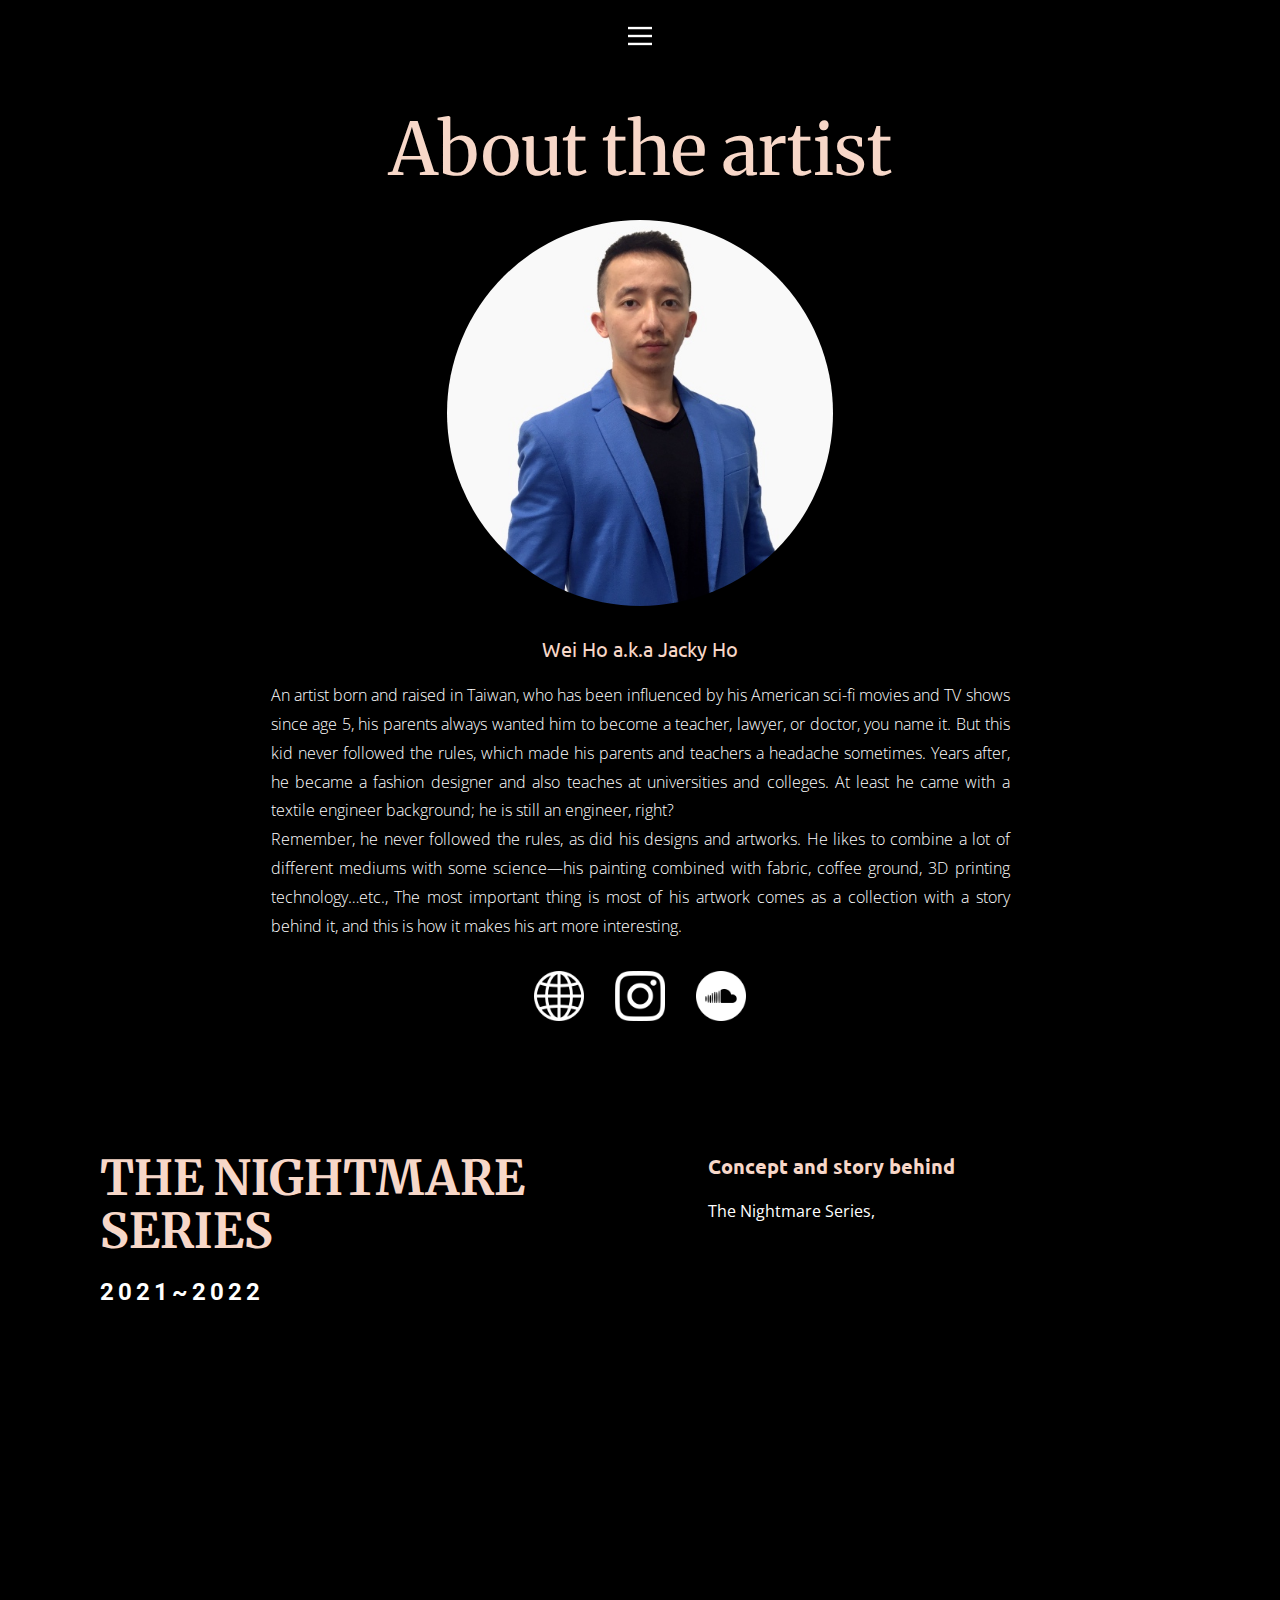
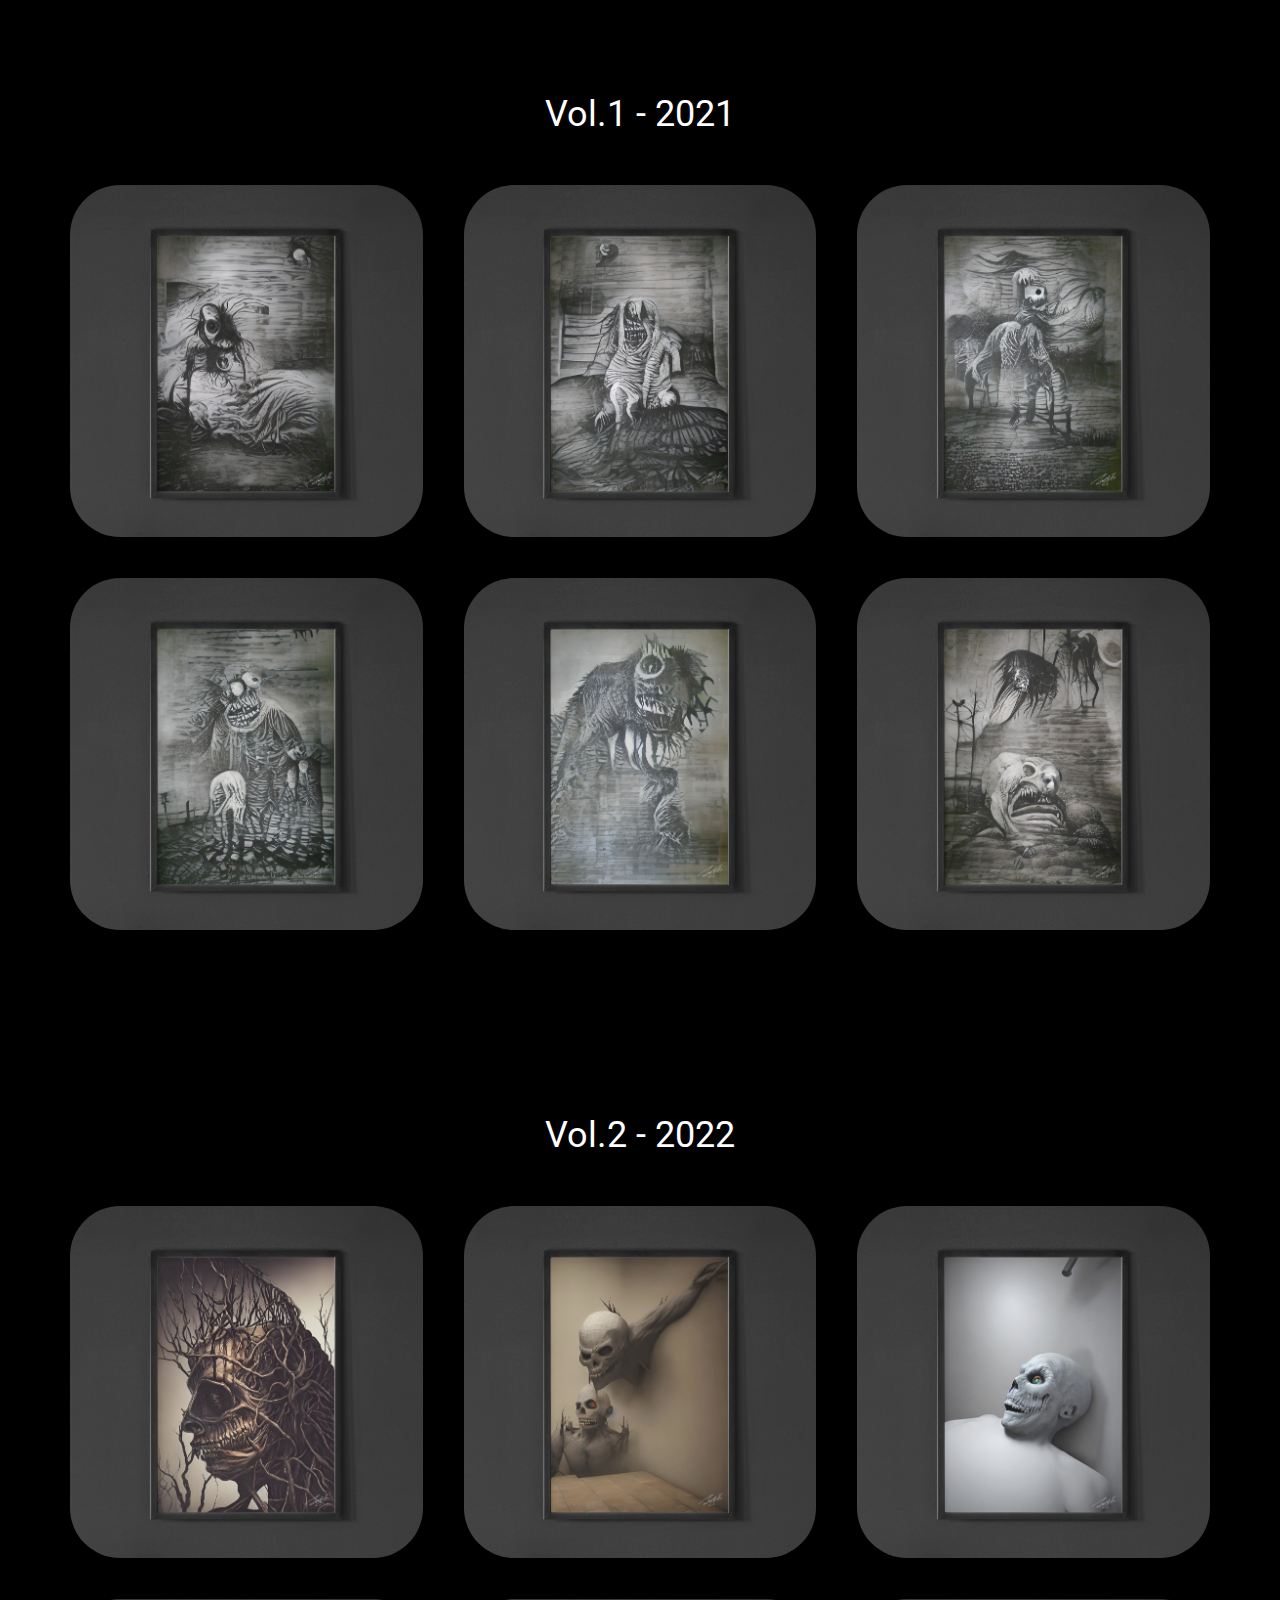
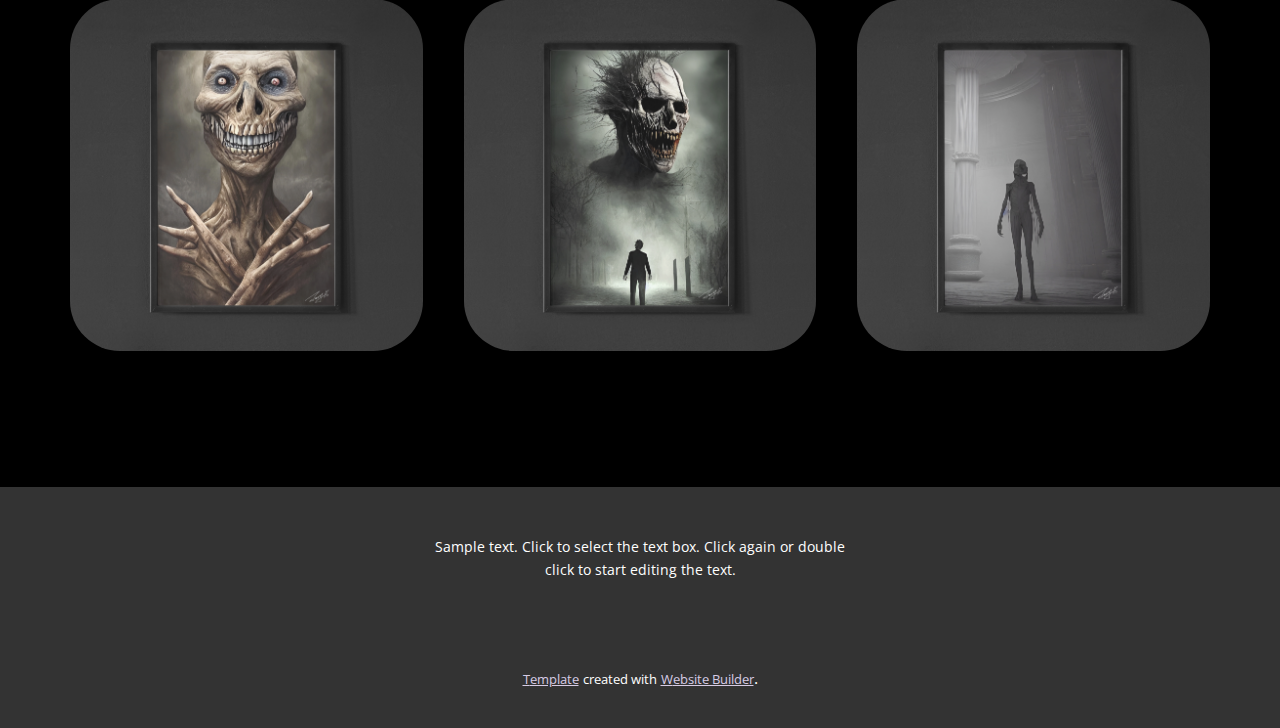
==== index.html @ 2977229e "P1" ====
<!DOCTYPE html>
<html style="font-size: 16px;" lang="en"><head>
    <meta name="viewport" content="width=device-width, initial-scale=1.0">
    <meta charset="utf-8">
    <meta name="keywords" content="biography, We collaborate with brands and agencies to create memorable experiences., 1, We design People Inspired Experiences that create positive change in people&amp;apos;s lives., ​We are information security.">
    <meta name="description" content="">
    <title>Home</title>
    <link rel="stylesheet" href="nicepage.css" media="screen">
<link rel="stylesheet" href="Home.css" media="screen">
    <script class="u-script" type="text/javascript" src="jquery.js" defer=""></script>
    <script class="u-script" type="text/javascript" src="nicepage.js" defer=""></script>
    <meta name="generator" content="Nicepage 5.17.1, nicepage.com">
    <link id="u-theme-google-font" rel="stylesheet" href="https://fonts.googleapis.com/css?family=Roboto:100,100i,300,300i,400,400i,500,500i,700,700i,900,900i|Open+Sans:300,300i,400,400i,500,500i,600,600i,700,700i,800,800i">
    <link id="u-page-google-font" rel="stylesheet" href="https://fonts.googleapis.com/css?family=Merriweather:300,300i,400,400i,700,700i,900,900i|Ubuntu:300,300i,400,400i,500,500i,700,700i">
    
    
    
    
    
    
    
    <script type="application/ld+json">{
		"@context": "http://schema.org",
		"@type": "Organization",
		"name": ""
}</script>
    <meta name="theme-color" content="#a18bbf">
    <meta property="og:title" content="Home">
    <meta property="og:type" content="website">
  <meta data-intl-tel-input-cdn-path="intlTelInput/"></head>
  <body data-home-page="Home.html" data-home-page-title="Home" class="u-body u-overlap u-xl-mode" data-lang="en"><header class="u-clearfix u-header u-header" id="sec-b750"><div class="u-clearfix u-sheet u-sheet-1">
        <nav class="u-align-left u-menu u-menu-hamburger u-offcanvas u-menu-1" data-responsive-from="XL">
          <div class="menu-collapse">
            <a class="u-button-style u-nav-link u-text-body-alt-color" href="#" style="padding: 4px 0px; font-size: calc(1em + 8px);">
              <svg class="u-svg-link" preserveAspectRatio="xMidYMin slice" viewBox="0 0 302 302" style=""><use xmlns:xlink="http://www.w3.org/1999/xlink" xlink:href="#svg-5c50"></use></svg>
              <svg xmlns="http://www.w3.org/2000/svg" xmlns:xlink="http://www.w3.org/1999/xlink" version="1.1" id="svg-5c50" x="0px" y="0px" viewBox="0 0 302 302" style="enable-background:new 0 0 302 302;" xml:space="preserve" class="u-svg-content"><g><rect y="36" width="302" height="30"></rect><rect y="236" width="302" height="30"></rect><rect y="136" width="302" height="30"></rect>
</g><g></g><g></g><g></g><g></g><g></g><g></g><g></g><g></g><g></g><g></g><g></g><g></g><g></g><g></g><g></g></svg>
            </a>
          </div>
          <div class="u-nav-container">
            <ul class="u-nav u-unstyled u-nav-1"><li class="u-nav-item"><a class="u-button-style u-nav-link u-text-active-palette-1-base u-text-hover-palette-2-base" href="Home.html" style="padding: 10px 20px;">Home</a>
</li><li class="u-nav-item"><a class="u-button-style u-nav-link u-text-active-palette-1-base u-text-hover-palette-2-base" href="About.html" style="padding: 10px 20px;">About</a>
</li><li class="u-nav-item"><a class="u-button-style u-nav-link u-text-active-palette-1-base u-text-hover-palette-2-base" href="Contact.html" style="padding: 10px 20px;">Contact</a>
</li></ul>
          </div>
          <div class="u-nav-container-collapse">
            <div class="u-align-center u-black u-container-style u-inner-container-layout u-opacity u-opacity-95 u-sidenav">
              <div class="u-inner-container-layout u-sidenav-overflow">
                <div class="u-menu-close"></div>
                <ul class="u-align-center u-nav u-popupmenu-items u-unstyled u-nav-2"><li class="u-nav-item"><a class="u-button-style u-nav-link" href="Home.html">Home</a>
</li><li class="u-nav-item"><a class="u-button-style u-nav-link" href="About.html">About</a>
</li><li class="u-nav-item"><a class="u-button-style u-nav-link" href="Contact.html">Contact</a>
</li></ul>
              </div>
            </div>
            <div class="u-black u-menu-overlay u-opacity u-opacity-70"></div>
          </div>
        </nav>
      </div></header>
    <section class="u-align-center u-black u-clearfix u-section-1" id="carousel_4809">
      <div class="u-clearfix u-sheet u-sheet-1">
        <h2 class="u-custom-font u-font-merriweather u-text u-text-default u-text-palette-2-base u-text-1">About the artist</h2>
        <div class="u-image u-image-circle u-image-1" alt="" data-image-width="500" data-image-height="500"></div>
        <h5 class="u-custom-font u-font-ubuntu u-text u-text-palette-2-base u-text-2">Wei Ho a.k.a Jacky Ho</h5>
        <p class="u-align-justify u-text u-text-3"> An artist born and raised in Taiwan, who has been influenced by his American sci-fi movies and TV shows since age 5, his parents always wanted him to become a teacher, lawyer, or doctor, you name it. But this kid never followed the rules, which made his parents and teachers a headache sometimes.
Years after, he became a fashion designer and also teaches at universities and colleges. At least he came with a textile engineer background; he is still an engineer, right?<br> Remember, he never followed the rules, as did his designs and artworks. He likes to combine a lot of different mediums with some science—his painting combined with fabric, coffee ground, 3D printing technology…etc., The most important thing is most of his artwork comes as a collection with a story behind it, and this is how it makes his art more interesting.&nbsp;
        </p>
        <div class="u-social-icons u-spacing-31 u-social-icons-1">
          <a class="u-social-url" title="facebook" target="_blank" href="https://facebook.com/name"><span class="u-file-icon u-icon u-social-facebook u-social-icon u-text-white u-icon-1"><img src="images/1006771-8f2b2438.png" alt=""></span>
          </a>
          <a class="u-social-url" title="instagram" target="_blank" href="https://instagram.com/name"><span class="u-file-icon u-icon u-social-icon u-social-instagram u-text-white u-icon-2"><img src="images/1384031-1bfc850a.png" alt=""></span>
          </a>
          <a class="u-social-url" target="_blank" data-type="Soundcloud" title="Soundcloud" href=""><span class="u-file-icon u-icon u-social-icon u-social-soundcloud u-text-white u-icon-3"><img src="images/4902493-3ed26d65.png" alt=""></span>
          </a>
        </div>
      </div>
    </section>
    <section class="u-black u-clearfix u-section-2" id="carousel_9b82">
      <div class="u-clearfix u-sheet u-valign-middle u-sheet-1">
        <div class="data-layout-selected u-clearfix u-expanded-width u-layout-wrap u-layout-wrap-1">
          <div class="u-layout">
            <div class="u-layout-row">
              <div class="u-align-left u-container-style u-layout-cell u-size-32 u-layout-cell-1">
                <div class="u-container-layout u-valign-top u-container-layout-1">
                  <h1 class="u-custom-font u-font-merriweather u-text u-text-palette-2-base u-text-1"> THE NIGHTMARE
SERIES</h1>
                  <h6 class="u-text u-text-2">2021~2022</h6>
                </div>
              </div>
              <div class="u-align-left u-container-style u-layout-cell u-size-28 u-layout-cell-2">
                <div class="u-container-layout u-container-layout-2">
                  <h6 class="u-custom-font u-font-ubuntu u-text u-text-palette-2-base u-text-3">Concept and story behind</h6>
                  <h5 class="u-custom-font u-text u-text-font u-text-4">The Nightmare Series,</h5>
                </div>
              </div>
            </div>
          </div>
        </div>
      </div>
    </section>
    <section class="u-align-center u-black u-clearfix u-section-3" id="carousel_8796">
      <div class="u-clearfix u-sheet u-sheet-1">
        <h2 class="u-text u-text-default u-text-1">Vol.1 - 2021</h2>
        <div class="u-expanded-width u-gallery u-layout-grid u-lightbox u-show-text-on-hover u-gallery-1">
          <div class="u-gallery-inner u-gallery-inner-1">
            <div class="u-effect-fade u-effect-hover-zoom u-gallery-item u-radius-50 u-shape-round">
              <div class="u-back-slide" data-image-width="1920" data-image-height="1440">
                <img class="u-back-image u-expanded" src="images/MsNightmare.png">
              </div>
              <div class="u-over-slide u-shading u-over-slide-1"></div>
            </div>
            <div class="u-effect-fade u-effect-hover-zoom u-gallery-item u-radius-50 u-shape-round">
              <div class="u-back-slide" data-image-width="1920" data-image-height="1440">
                <img class="u-back-image u-expanded" src="images/TheDreamCollector.png">
              </div>
              <div class="u-over-slide u-shading u-over-slide-2"></div>
            </div>
            <div class="u-effect-fade u-effect-hover-zoom u-gallery-item u-radius-50 u-shape-round">
              <div class="u-back-slide" data-image-width="1920" data-image-height="1440">
                <img class="u-back-image u-expanded" src="images/TheGuider.png">
              </div>
              <div class="u-over-slide u-shading u-over-slide-3"></div>
            </div>
            <div class="u-effect-fade u-effect-hover-zoom u-gallery-item u-radius-50 u-shape-round">
              <div class="u-back-slide" data-image-width="1920" data-image-height="1440">
                <img class="u-back-image u-expanded" src="images/TheToyMaker.png">
              </div>
              <div class="u-over-slide u-shading u-over-slide-4"></div>
            </div>
            <div class="u-effect-fade u-effect-hover-zoom u-gallery-item u-radius-50 u-shape-round">
              <div class="u-back-slide" data-image-width="1920" data-image-height="1440">
                <img class="u-back-image u-expanded" src="images/Reptile.png">
              </div>
              <div class="u-over-slide u-shading u-over-slide-5"></div>
            </div>
            <div class="u-effect-fade u-effect-hover-zoom u-gallery-item u-radius-50 u-shape-round">
              <div class="u-back-slide" data-image-width="1920" data-image-height="1440">
                <img class="u-back-image u-expanded" src="images/TheTwinSisterandbabyReptile.png">
              </div>
              <div class="u-over-slide u-shading u-over-slide-6"></div>
            </div>
          </div>
        </div>
      </div>
    </section>
    <section class="u-align-center u-black u-clearfix u-section-4" id="carousel_8ee1">
      <div class="u-clearfix u-sheet u-sheet-1">
        <h2 class="u-text u-text-default u-text-1">Vol.2 - 2022</h2>
        <div class="u-expanded-width u-gallery u-layout-grid u-lightbox u-show-text-on-hover u-gallery-1">
          <div class="u-gallery-inner u-gallery-inner-1">
            <div class="u-effect-fade u-effect-hover-zoom u-gallery-item u-radius-50 u-shape-round">
              <div class="u-back-slide" data-image-width="1920" data-image-height="1440">
                <img class="u-back-image u-expanded" src="images/TheGuardian.png">
              </div>
              <div class="u-over-slide u-shading u-over-slide-1"></div>
            </div>
            <div class="u-effect-fade u-effect-hover-zoom u-gallery-item u-radius-50 u-shape-round">
              <div class="u-back-slide" data-image-width="1920" data-image-height="1440">
                <img class="u-back-image u-expanded" src="images/Evilsfromthewall.png">
              </div>
              <div class="u-over-slide u-shading u-over-slide-2"></div>
            </div>
            <div class="u-effect-fade u-effect-hover-zoom u-gallery-item u-radius-50 u-shape-round">
              <div class="u-back-slide" data-image-width="1920" data-image-height="1440">
                <img class="u-back-image u-expanded" src="images/TheSkin.png">
              </div>
              <div class="u-over-slide u-shading u-over-slide-3"></div>
            </div>
            <div class="u-effect-fade u-effect-hover-zoom u-gallery-item u-radius-50 u-shape-round">
              <div class="u-back-slide" data-image-width="1920" data-image-height="1440">
                <img class="u-back-image u-expanded" src="images/TheMessenger.png">
              </div>
              <div class="u-over-slide u-shading u-over-slide-4"></div>
            </div>
            <div class="u-effect-fade u-effect-hover-zoom u-gallery-item u-radius-50 u-shape-round">
              <div class="u-back-slide" data-image-width="1920" data-image-height="1440">
                <img class="u-back-image u-expanded" src="images/TheGatekeeper.png">
              </div>
              <div class="u-over-slide u-shading u-over-slide-5"></div>
            </div>
            <div class="u-effect-fade u-effect-hover-zoom u-gallery-item u-radius-50 u-shape-round">
              <div class="u-back-slide" data-image-width="1920" data-image-height="1440">
                <img class="u-back-image u-expanded" src="images/TheButler.png">
              </div>
              <div class="u-over-slide u-shading u-over-slide-6"></div>
            </div>
          </div>
        </div>
      </div>
    </section>
    <section class="u-align-center u-black u-clearfix u-hidden u-section-5" id="carousel_48df">
      <div class="u-clearfix u-sheet u-valign-middle u-sheet-1">
        <div class="u-clearfix u-expanded-width u-layout-wrap u-layout-wrap-1">
          <div class="u-layout">
            <div class="u-layout-row">
              <div class="u-container-style u-layout-cell u-size-30 u-layout-cell-1">
                <div class="u-container-layout u-container-layout-1">
                  <h5 class="u-custom-font u-font-ubuntu u-text u-text-default u-text-palette-2-base u-text-1">Bring to the table win-win survival strategies to ensure proactive domination. At the end of the day, going forward, a new normal that has evolved from generation X is on the runway heading towards a streamlined cloud solution.&nbsp;</h5>
                  <p class="u-text u-text-default u-text-2">Living Life Tomorrow's fate, though thou be wise, Thou canst not tell nor yet surmise; Pass, therefore, not today in vain, For it will never come again. You know, my friends, with what a brave carouse I made a Second Marriage in my house; favored old barren reason from my bed, and took the daughter of the vine to spouse.&nbsp;&nbsp;The Worldly Hope men set their Hearts upon Turns Ashes - or it prospers; and anon, Like Snow upon the Desert's dusty Face, Lighting a little hour or two - is gone.</p>
                </div>
              </div>
              <div class="u-container-style u-layout-cell u-size-30 u-layout-cell-2">
                <div class="u-container-layout u-container-layout-2">
                  <p class="u-text u-text-3">Living Life Tomorrow's fate, though thou be wise, Thou canst not tell nor yet surmise; Pass, therefore, not today in vain, For it will never come again. You know, my friends, with what a brave carouse I made a Second Marriage in my house; favored old barren reason from my bed, and took the daughter of the vine to spouse.&nbsp;&nbsp;The Worldly Hope men set their Hearts upon Turns Ashes - or it prospers; and anon, Like Snow upon the Desert's dusty Face, Lighting a little hour or two - is gone.</p>
                  <img src="images/829-8293847_jake-corman-signature-jake-signaturecopy.png" alt="" class="u-image u-image-contain u-image-default u-image-1" data-image-width="1280" data-image-height="911">
                </div>
              </div>
            </div>
          </div>
        </div>
      </div>
    </section>
    
    
    
    <footer class="u-align-center u-clearfix u-footer u-grey-80 u-footer" id="sec-9d38"><div class="u-clearfix u-sheet u-sheet-1">
        <p class="u-small-text u-text u-text-variant u-text-1">Sample text. Click to select the text box. Click again or double click to start editing the text.</p>
      </div></footer>
    <section class="u-backlink u-clearfix u-grey-80">
      <a class="u-link" href="https://nicepage.com/templates" target="_blank">
        <span>Template</span>
      </a>
      <p class="u-text">
        <span>created with</span>
      </p>
      <a class="u-link" href="https://nicepage.online" target="_blank">
        <span>Website Builder</span>
      </a>. 
    </section>
  
</body></html>
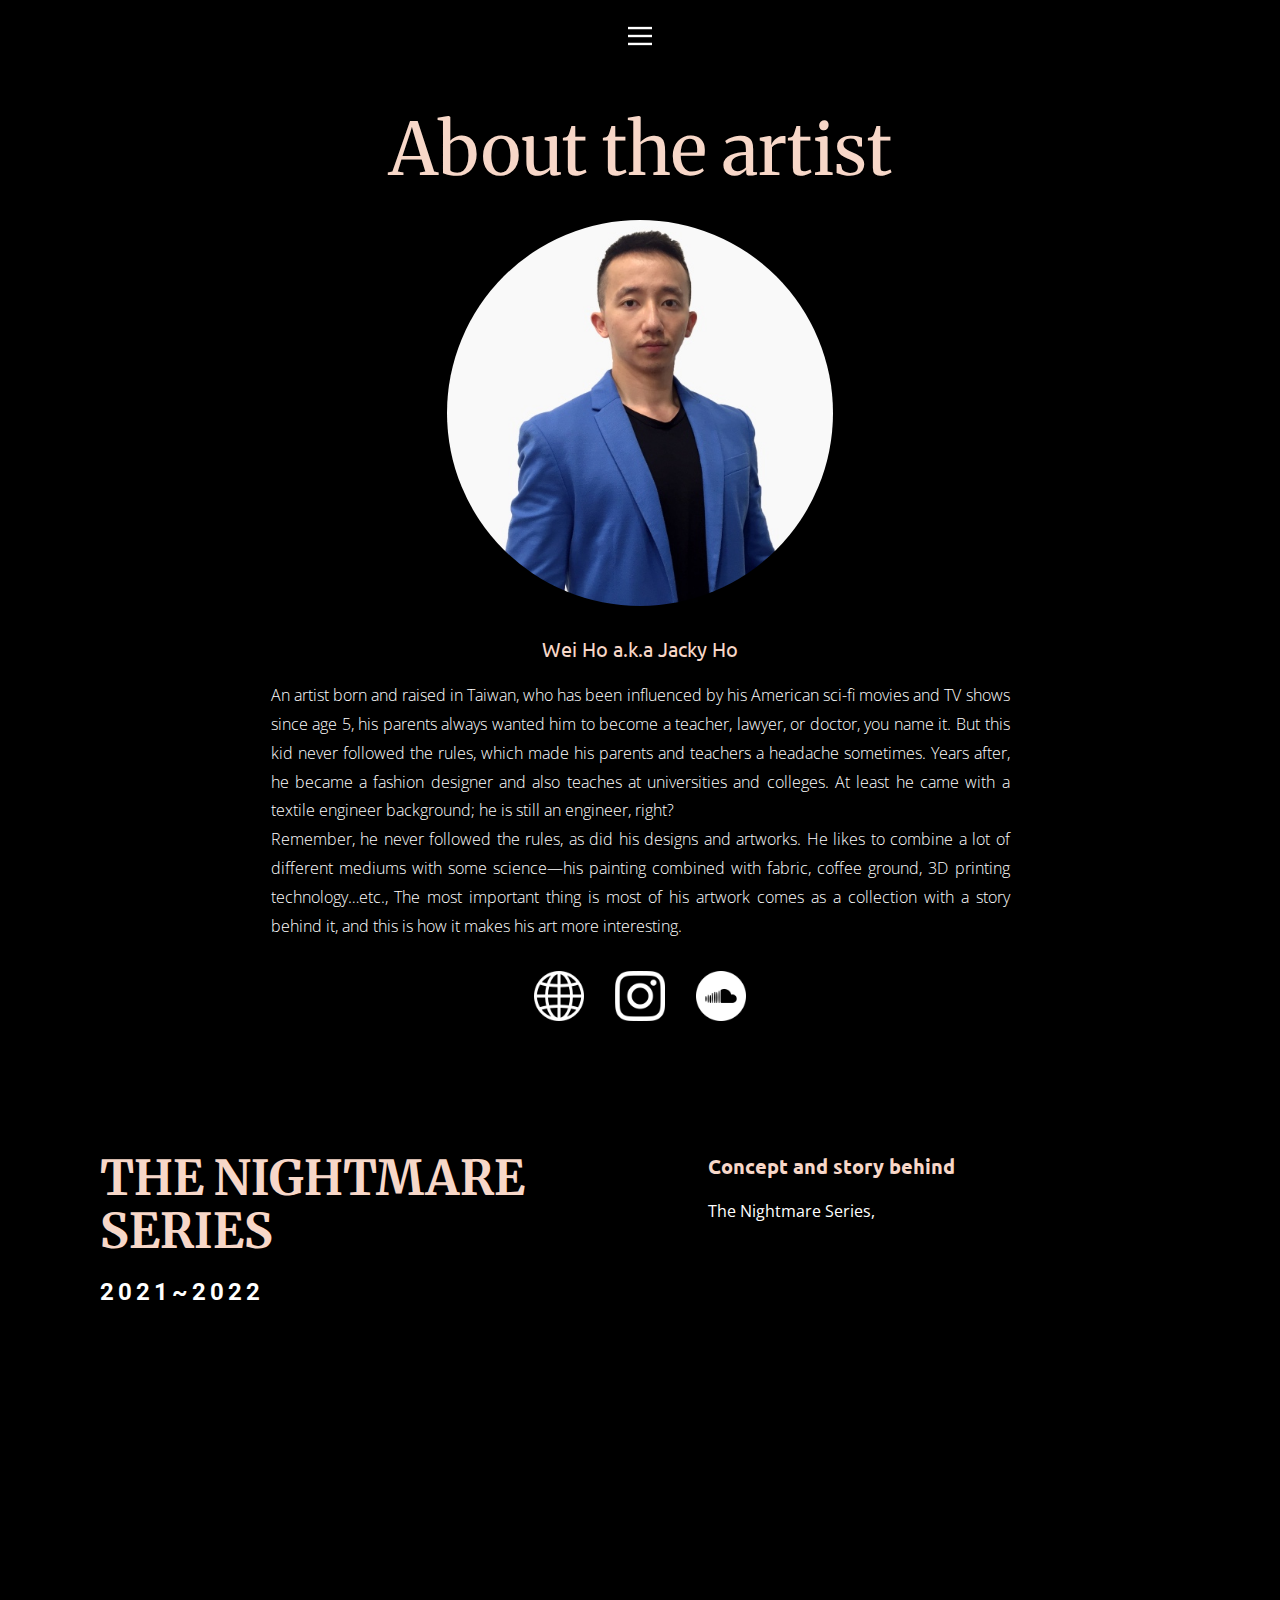
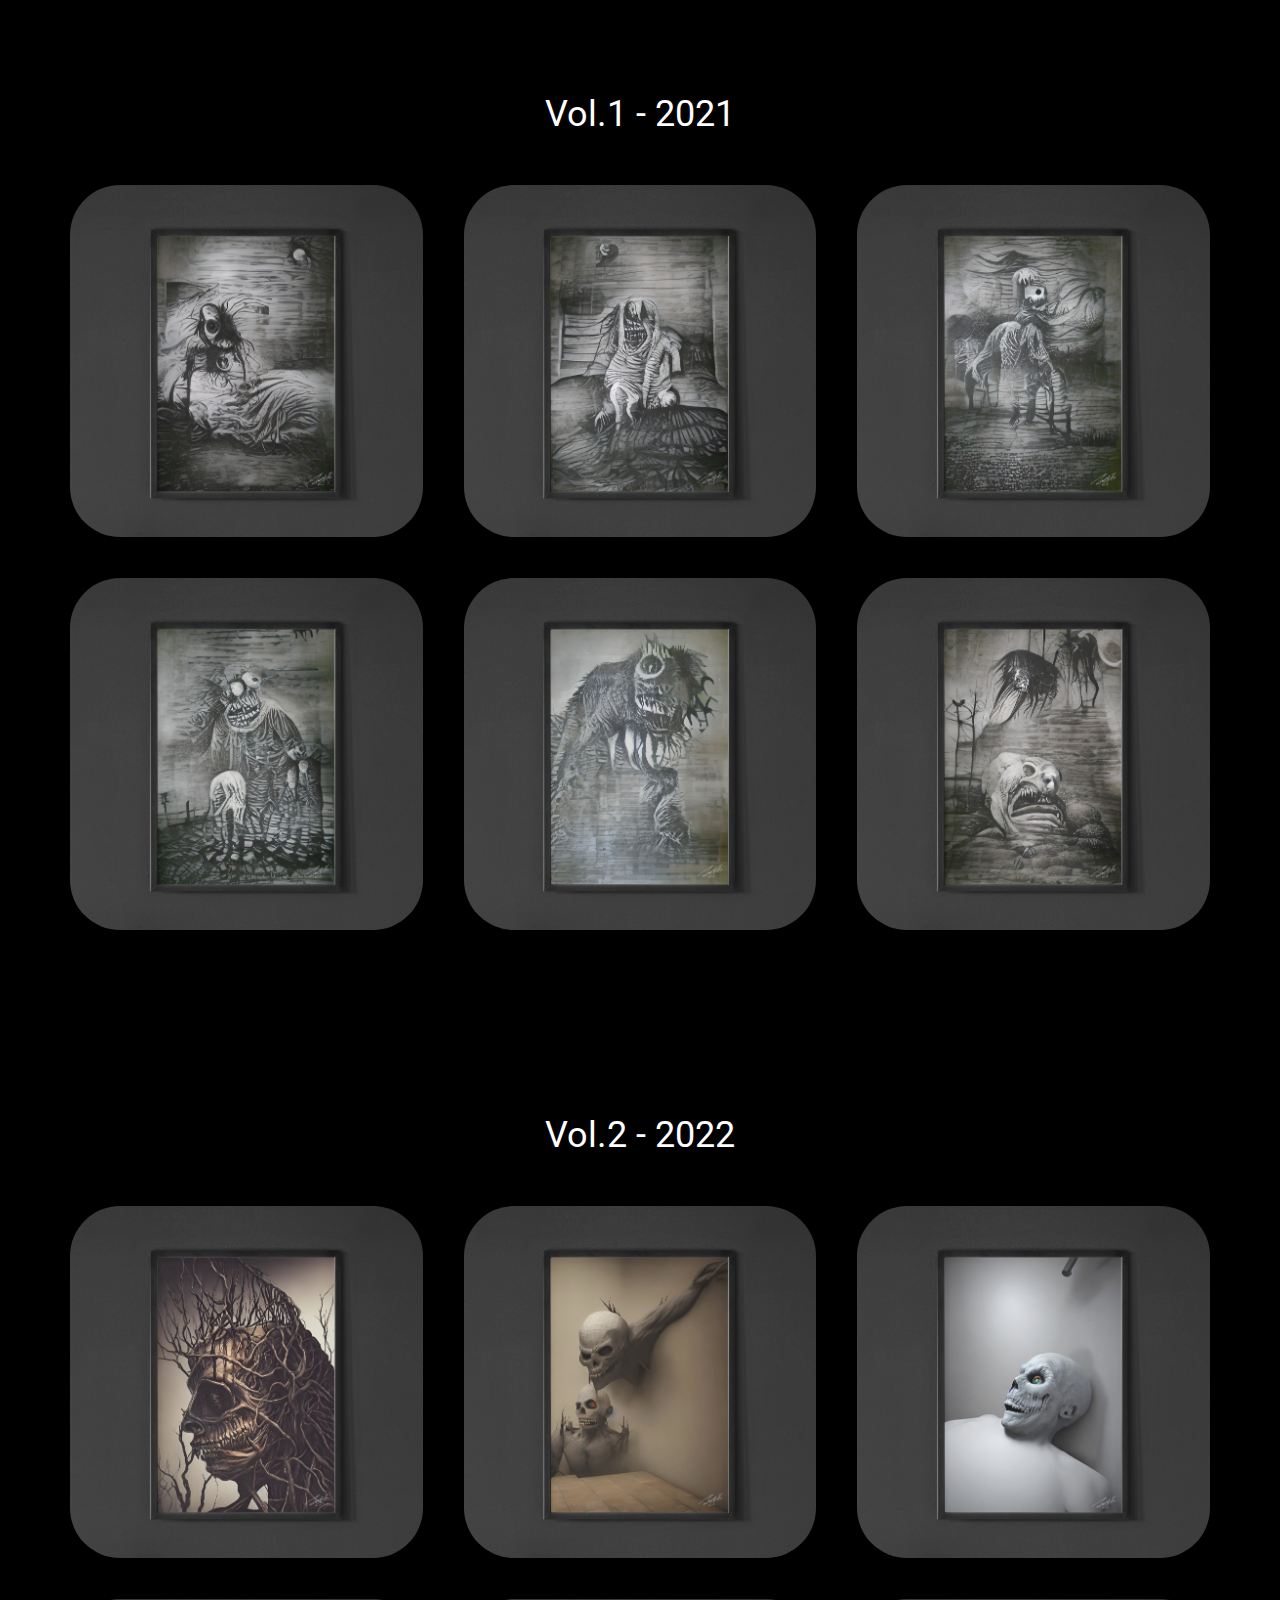
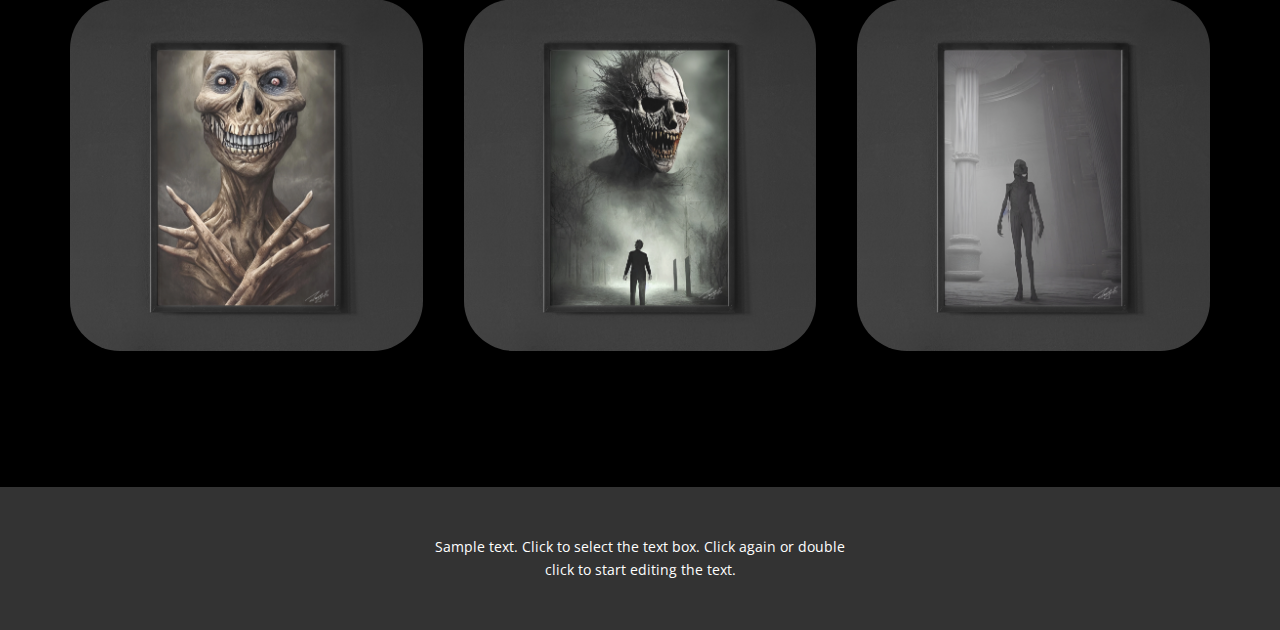
==== commit aa26c4fa: "Fix 1" ====
--- a/index.html
+++ b/index.html
@@ -22,10 +22,11 @@
     <script type="application/ld+json">{
 		"@context": "http://schema.org",
 		"@type": "Organization",
-		"name": ""
+		"name": "THE NIGHTMARE SERIES"
 }</script>
     <meta name="theme-color" content="#a18bbf">
     <meta property="og:title" content="Home">
+    <meta property="og:description" content="">
     <meta property="og:type" content="website">
   <meta data-intl-tel-input-cdn-path="intlTelInput/"></head>
   <body data-home-page="Home.html" data-home-page-title="Home" class="u-body u-overlap u-xl-mode" data-lang="en"><header class="u-clearfix u-header u-header" id="sec-b750"><div class="u-clearfix u-sheet u-sheet-1">
@@ -216,16 +217,5 @@
     <footer class="u-align-center u-clearfix u-footer u-grey-80 u-footer" id="sec-9d38"><div class="u-clearfix u-sheet u-sheet-1">
         <p class="u-small-text u-text u-text-variant u-text-1">Sample text. Click to select the text box. Click again or double click to start editing the text.</p>
       </div></footer>
-    <section class="u-backlink u-clearfix u-grey-80">
-      <a class="u-link" href="https://nicepage.com/templates" target="_blank">
-        <span>Template</span>
-      </a>
-      <p class="u-text">
-        <span>created with</span>
-      </p>
-      <a class="u-link" href="https://nicepage.online" target="_blank">
-        <span>Website Builder</span>
-      </a>. 
-    </section>
   
 </body></html>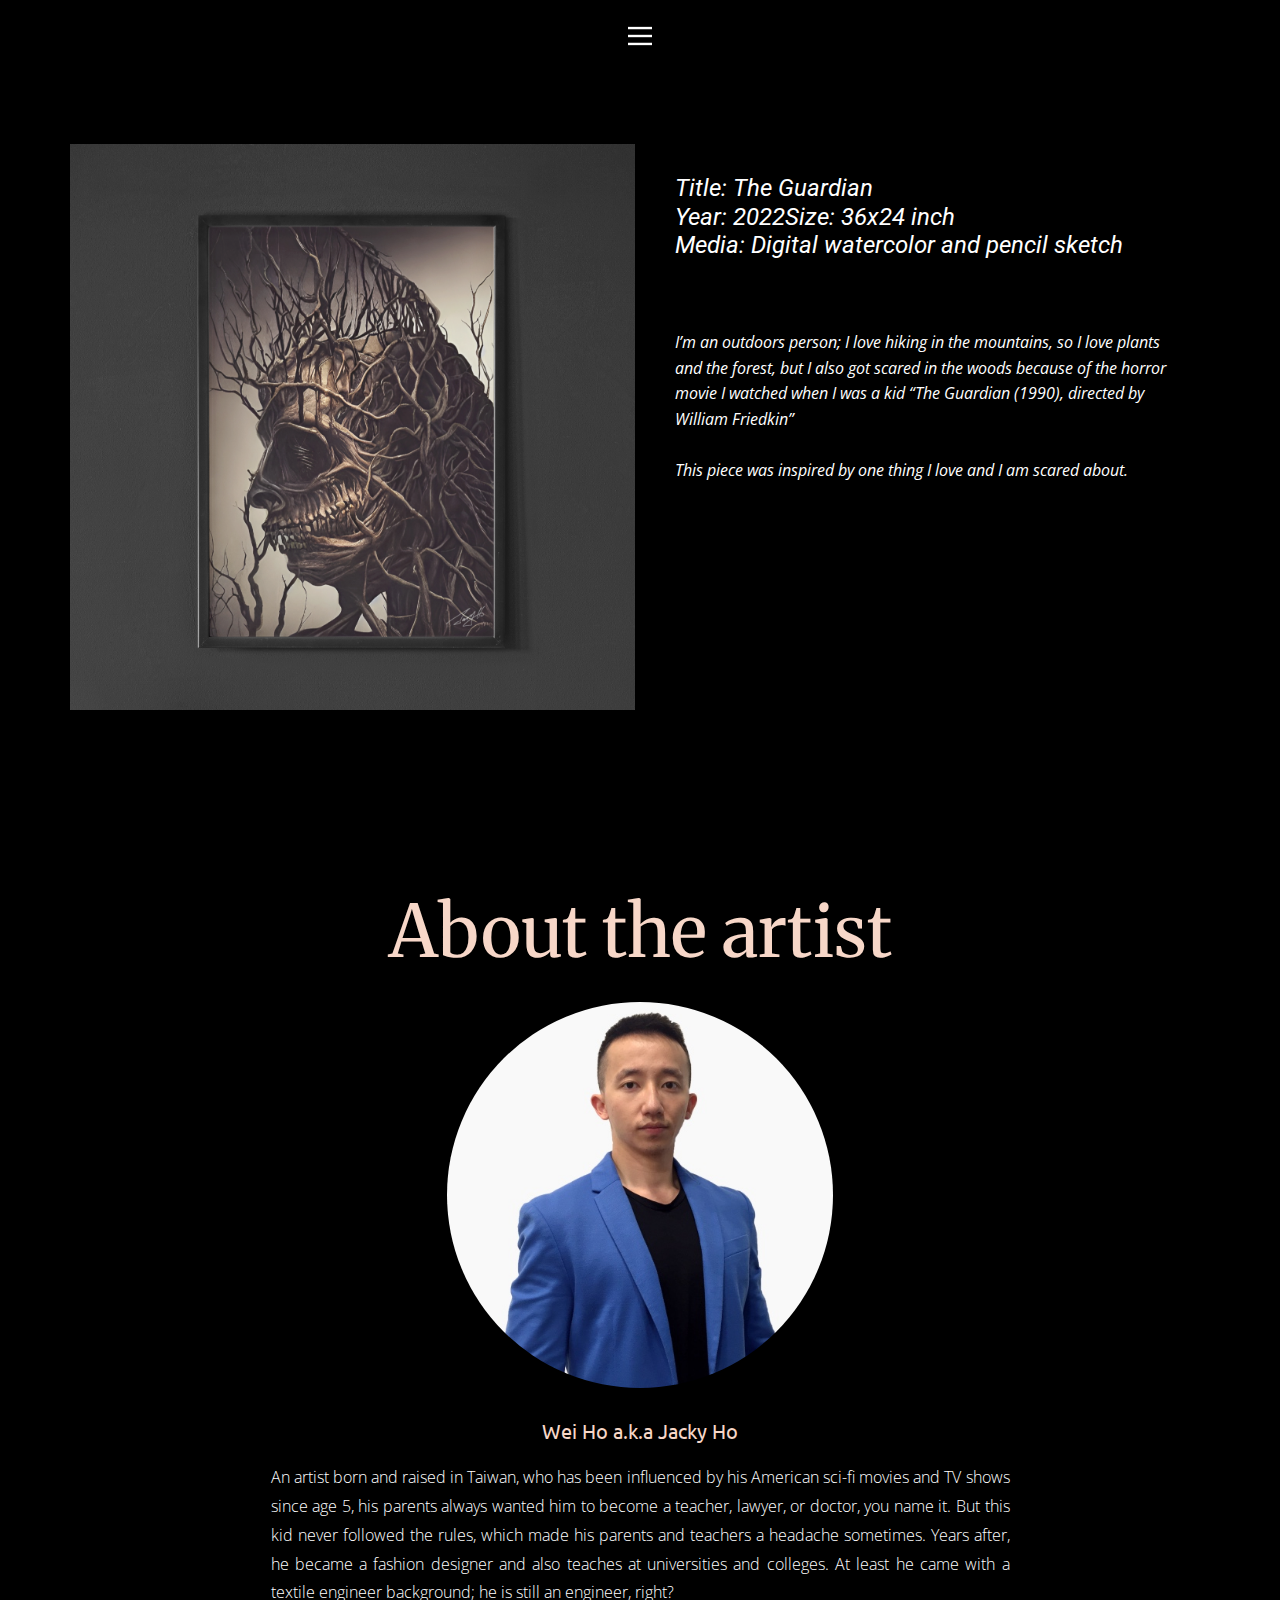
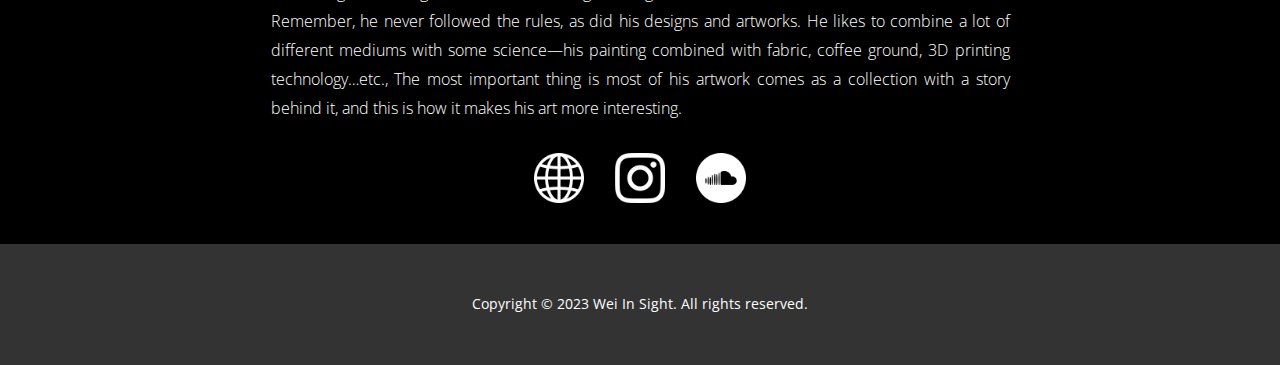
==== commit 0d6efbbf: "Update" ====
--- a/index.html
+++ b/index.html
@@ -11,9 +11,7 @@
     <script class="u-script" type="text/javascript" src="nicepage.js" defer=""></script>
     <meta name="generator" content="Nicepage 5.17.1, nicepage.com">
     <link id="u-theme-google-font" rel="stylesheet" href="https://fonts.googleapis.com/css?family=Roboto:100,100i,300,300i,400,400i,500,500i,700,700i,900,900i|Open+Sans:300,300i,400,400i,500,500i,600,600i,700,700i,800,800i">
-    <link id="u-page-google-font" rel="stylesheet" href="https://fonts.googleapis.com/css?family=Merriweather:300,300i,400,400i,700,700i,900,900i|Ubuntu:300,300i,400,400i,500,500i,700,700i">
-    
-    
+    <link id="u-page-google-font" rel="stylesheet" href="https://fonts.googleapis.com/css?family=Ubuntu:300,300i,400,400i,500,500i,700,700i|Merriweather:300,300i,400,400i,700,700i,900,900i">
     
     
     
@@ -29,7 +27,7 @@
     <meta property="og:description" content="">
     <meta property="og:type" content="website">
   <meta data-intl-tel-input-cdn-path="intlTelInput/"></head>
-  <body data-home-page="Home.html" data-home-page-title="Home" class="u-body u-overlap u-xl-mode" data-lang="en"><header class="u-clearfix u-header u-header" id="sec-b750"><div class="u-clearfix u-sheet u-sheet-1">
+  <body data-home-page="Home.html" data-home-page-title="Home" class="u-body u-overlap u-overlap-contrast u-overlap-transparent u-xl-mode" data-lang="en"><header class="u-clearfix u-header u-header" id="sec-b750"><div class="u-clearfix u-sheet u-sheet-1">
         <nav class="u-align-left u-menu u-menu-hamburger u-offcanvas u-menu-1" data-responsive-from="XL">
           <div class="menu-collapse">
             <a class="u-button-style u-nav-link u-text-body-alt-color" href="#" style="padding: 4px 0px; font-size: calc(1em + 8px);">
@@ -38,19 +36,17 @@
 </g><g></g><g></g><g></g><g></g><g></g><g></g><g></g><g></g><g></g><g></g><g></g><g></g><g></g><g></g><g></g></svg>
             </a>
           </div>
-          <div class="u-nav-container">
-            <ul class="u-nav u-unstyled u-nav-1"><li class="u-nav-item"><a class="u-button-style u-nav-link u-text-active-palette-1-base u-text-hover-palette-2-base" href="Home.html" style="padding: 10px 20px;">Home</a>
-</li><li class="u-nav-item"><a class="u-button-style u-nav-link u-text-active-palette-1-base u-text-hover-palette-2-base" href="About.html" style="padding: 10px 20px;">About</a>
-</li><li class="u-nav-item"><a class="u-button-style u-nav-link u-text-active-palette-1-base u-text-hover-palette-2-base" href="Contact.html" style="padding: 10px 20px;">Contact</a>
+          <div class="u-custom-menu u-nav-container">
+            <ul class="u-nav u-unstyled u-nav-1"><li class="u-nav-item"><a class="u-button-style u-nav-link u-text-active-palette-1-base u-text-hover-palette-2-base" href="#" style="padding: 10px 20px;">About</a>
+</li><li class="u-nav-item"><a class="u-button-style u-nav-link u-text-active-palette-1-base u-text-hover-palette-2-base" href="Home.html#carousel_9b82" style="padding: 10px 20px;">Story behind</a>
 </li></ul>
           </div>
-          <div class="u-nav-container-collapse">
+          <div class="u-custom-menu u-nav-container-collapse">
             <div class="u-align-center u-black u-container-style u-inner-container-layout u-opacity u-opacity-95 u-sidenav">
               <div class="u-inner-container-layout u-sidenav-overflow">
                 <div class="u-menu-close"></div>
-                <ul class="u-align-center u-nav u-popupmenu-items u-unstyled u-nav-2"><li class="u-nav-item"><a class="u-button-style u-nav-link" href="Home.html">Home</a>
-</li><li class="u-nav-item"><a class="u-button-style u-nav-link" href="About.html">About</a>
-</li><li class="u-nav-item"><a class="u-button-style u-nav-link" href="Contact.html">Contact</a>
+                <ul class="u-align-center u-nav u-popupmenu-items u-unstyled u-nav-2"><li class="u-nav-item"><a class="u-button-style u-nav-link" href="#">About</a>
+</li><li class="u-nav-item"><a class="u-button-style u-nav-link" href="Home.html#carousel_9b82">Story behind</a>
 </li></ul>
               </div>
             </div>
@@ -58,40 +54,44 @@
           </div>
         </nav>
       </div></header>
-    <section class="u-align-center u-black u-clearfix u-section-1" id="carousel_4809">
-      <div class="u-clearfix u-sheet u-sheet-1">
-        <h2 class="u-custom-font u-font-merriweather u-text u-text-default u-text-palette-2-base u-text-1">About the artist</h2>
-        <div class="u-image u-image-circle u-image-1" alt="" data-image-width="500" data-image-height="500"></div>
-        <h5 class="u-custom-font u-font-ubuntu u-text u-text-palette-2-base u-text-2">Wei Ho a.k.a Jacky Ho</h5>
-        <p class="u-align-justify u-text u-text-3"> An artist born and raised in Taiwan, who has been influenced by his American sci-fi movies and TV shows since age 5, his parents always wanted him to become a teacher, lawyer, or doctor, you name it. But this kid never followed the rules, which made his parents and teachers a headache sometimes.
-Years after, he became a fashion designer and also teaches at universities and colleges. At least he came with a textile engineer background; he is still an engineer, right?<br> Remember, he never followed the rules, as did his designs and artworks. He likes to combine a lot of different mediums with some science—his painting combined with fabric, coffee ground, 3D printing technology…etc., The most important thing is most of his artwork comes as a collection with a story behind it, and this is how it makes his art more interesting.&nbsp;
-        </p>
-        <div class="u-social-icons u-spacing-31 u-social-icons-1">
-          <a class="u-social-url" title="facebook" target="_blank" href="https://facebook.com/name"><span class="u-file-icon u-icon u-social-facebook u-social-icon u-text-white u-icon-1"><img src="images/1006771-8f2b2438.png" alt=""></span>
-          </a>
-          <a class="u-social-url" title="instagram" target="_blank" href="https://instagram.com/name"><span class="u-file-icon u-icon u-social-icon u-social-instagram u-text-white u-icon-2"><img src="images/1384031-1bfc850a.png" alt=""></span>
-          </a>
-          <a class="u-social-url" target="_blank" data-type="Soundcloud" title="Soundcloud" href=""><span class="u-file-icon u-icon u-social-icon u-social-soundcloud u-text-white u-icon-3"><img src="images/4902493-3ed26d65.png" alt=""></span>
-          </a>
-        </div>
-      </div>
-    </section>
-    <section class="u-black u-clearfix u-section-2" id="carousel_9b82">
+    <section class="u-black u-clearfix u-section-1" id="sec-833f">
       <div class="u-clearfix u-sheet u-valign-middle u-sheet-1">
-        <div class="data-layout-selected u-clearfix u-expanded-width u-layout-wrap u-layout-wrap-1">
+        <div class="data-layout-selected u-clearfix u-expanded-width u-gutter-10 u-layout-wrap u-layout-wrap-1">
           <div class="u-layout">
             <div class="u-layout-row">
-              <div class="u-align-left u-container-style u-layout-cell u-size-32 u-layout-cell-1">
-                <div class="u-container-layout u-valign-top u-container-layout-1">
-                  <h1 class="u-custom-font u-font-merriweather u-text u-text-palette-2-base u-text-1"> THE NIGHTMARE
-SERIES</h1>
-                  <h6 class="u-text u-text-2">2021~2022</h6>
+              <div class="u-size-30 u-size-60-md">
+                <div class="u-layout-col">
+                  <div class="u-container-style u-image u-layout-cell u-left-cell u-size-60 u-image-1" src="" data-image-width="1920" data-image-height="1440">
+                    <div class="u-container-layout u-valign-middle u-container-layout-1"></div>
+                  </div>
                 </div>
               </div>
-              <div class="u-align-left u-container-style u-layout-cell u-size-28 u-layout-cell-2">
-                <div class="u-container-layout u-container-layout-2">
-                  <h6 class="u-custom-font u-font-ubuntu u-text u-text-palette-2-base u-text-3">Concept and story behind</h6>
-                  <h5 class="u-custom-font u-text u-text-font u-text-4">The Nightmare Series,</h5>
+              <div class="u-size-30 u-size-60-md">
+                <div class="u-layout-col">
+                  <div class="u-size-30">
+                    <div class="u-layout-row">
+                      <div class="u-align-left u-container-style u-layout-cell u-size-60 u-layout-cell-2">
+                        <div class="u-container-layout u-valign-top u-container-layout-2">
+                          <h4 class="u-text u-text-1"><i>Title: The Guardian</i>
+                            <br><i>Year: 2022</i><i>Size: ​36x24 inch</i>
+                            <br><i>Media: ​Digital watercolor and pencil sketch</i>
+                          </h4>
+                        </div>
+                      </div>
+                    </div>
+                  </div>
+                  <div class="u-size-30">
+                    <div class="u-layout-row">
+                      <div class="u-align-left u-container-style u-layout-cell u-size-60 u-layout-cell-3">
+                        <div class="u-container-layout u-valign-top u-container-layout-3">
+                          <p class="u-text u-text-2"><i>I’m an outdoors person; I love hiking in the mountains, so I love plants and the forest, but I also got scared in the woods because of the horror movie I watched when I was a kid “The Guardian (1990), directed by William Friedkin”</i>&nbsp;<i></i>
+                            <br>
+                            <br><i>This piece was inspired by one thing I love and I am scared about.</i>
+                          </p>
+                        </div>
+                      </div>
+                    </div>
+                  </div>
                 </div>
               </div>
             </div>
@@ -99,97 +99,7 @@
         </div>
       </div>
     </section>
-    <section class="u-align-center u-black u-clearfix u-section-3" id="carousel_8796">
-      <div class="u-clearfix u-sheet u-sheet-1">
-        <h2 class="u-text u-text-default u-text-1">Vol.1 - 2021</h2>
-        <div class="u-expanded-width u-gallery u-layout-grid u-lightbox u-show-text-on-hover u-gallery-1">
-          <div class="u-gallery-inner u-gallery-inner-1">
-            <div class="u-effect-fade u-effect-hover-zoom u-gallery-item u-radius-50 u-shape-round">
-              <div class="u-back-slide" data-image-width="1920" data-image-height="1440">
-                <img class="u-back-image u-expanded" src="images/MsNightmare.png">
-              </div>
-              <div class="u-over-slide u-shading u-over-slide-1"></div>
-            </div>
-            <div class="u-effect-fade u-effect-hover-zoom u-gallery-item u-radius-50 u-shape-round">
-              <div class="u-back-slide" data-image-width="1920" data-image-height="1440">
-                <img class="u-back-image u-expanded" src="images/TheDreamCollector.png">
-              </div>
-              <div class="u-over-slide u-shading u-over-slide-2"></div>
-            </div>
-            <div class="u-effect-fade u-effect-hover-zoom u-gallery-item u-radius-50 u-shape-round">
-              <div class="u-back-slide" data-image-width="1920" data-image-height="1440">
-                <img class="u-back-image u-expanded" src="images/TheGuider.png">
-              </div>
-              <div class="u-over-slide u-shading u-over-slide-3"></div>
-            </div>
-            <div class="u-effect-fade u-effect-hover-zoom u-gallery-item u-radius-50 u-shape-round">
-              <div class="u-back-slide" data-image-width="1920" data-image-height="1440">
-                <img class="u-back-image u-expanded" src="images/TheToyMaker.png">
-              </div>
-              <div class="u-over-slide u-shading u-over-slide-4"></div>
-            </div>
-            <div class="u-effect-fade u-effect-hover-zoom u-gallery-item u-radius-50 u-shape-round">
-              <div class="u-back-slide" data-image-width="1920" data-image-height="1440">
-                <img class="u-back-image u-expanded" src="images/Reptile.png">
-              </div>
-              <div class="u-over-slide u-shading u-over-slide-5"></div>
-            </div>
-            <div class="u-effect-fade u-effect-hover-zoom u-gallery-item u-radius-50 u-shape-round">
-              <div class="u-back-slide" data-image-width="1920" data-image-height="1440">
-                <img class="u-back-image u-expanded" src="images/TheTwinSisterandbabyReptile.png">
-              </div>
-              <div class="u-over-slide u-shading u-over-slide-6"></div>
-            </div>
-          </div>
-        </div>
-      </div>
-    </section>
-    <section class="u-align-center u-black u-clearfix u-section-4" id="carousel_8ee1">
-      <div class="u-clearfix u-sheet u-sheet-1">
-        <h2 class="u-text u-text-default u-text-1">Vol.2 - 2022</h2>
-        <div class="u-expanded-width u-gallery u-layout-grid u-lightbox u-show-text-on-hover u-gallery-1">
-          <div class="u-gallery-inner u-gallery-inner-1">
-            <div class="u-effect-fade u-effect-hover-zoom u-gallery-item u-radius-50 u-shape-round">
-              <div class="u-back-slide" data-image-width="1920" data-image-height="1440">
-                <img class="u-back-image u-expanded" src="images/TheGuardian.png">
-              </div>
-              <div class="u-over-slide u-shading u-over-slide-1"></div>
-            </div>
-            <div class="u-effect-fade u-effect-hover-zoom u-gallery-item u-radius-50 u-shape-round">
-              <div class="u-back-slide" data-image-width="1920" data-image-height="1440">
-                <img class="u-back-image u-expanded" src="images/Evilsfromthewall.png">
-              </div>
-              <div class="u-over-slide u-shading u-over-slide-2"></div>
-            </div>
-            <div class="u-effect-fade u-effect-hover-zoom u-gallery-item u-radius-50 u-shape-round">
-              <div class="u-back-slide" data-image-width="1920" data-image-height="1440">
-                <img class="u-back-image u-expanded" src="images/TheSkin.png">
-              </div>
-              <div class="u-over-slide u-shading u-over-slide-3"></div>
-            </div>
-            <div class="u-effect-fade u-effect-hover-zoom u-gallery-item u-radius-50 u-shape-round">
-              <div class="u-back-slide" data-image-width="1920" data-image-height="1440">
-                <img class="u-back-image u-expanded" src="images/TheMessenger.png">
-              </div>
-              <div class="u-over-slide u-shading u-over-slide-4"></div>
-            </div>
-            <div class="u-effect-fade u-effect-hover-zoom u-gallery-item u-radius-50 u-shape-round">
-              <div class="u-back-slide" data-image-width="1920" data-image-height="1440">
-                <img class="u-back-image u-expanded" src="images/TheGatekeeper.png">
-              </div>
-              <div class="u-over-slide u-shading u-over-slide-5"></div>
-            </div>
-            <div class="u-effect-fade u-effect-hover-zoom u-gallery-item u-radius-50 u-shape-round">
-              <div class="u-back-slide" data-image-width="1920" data-image-height="1440">
-                <img class="u-back-image u-expanded" src="images/TheButler.png">
-              </div>
-              <div class="u-over-slide u-shading u-over-slide-6"></div>
-            </div>
-          </div>
-        </div>
-      </div>
-    </section>
-    <section class="u-align-center u-black u-clearfix u-hidden u-section-5" id="carousel_48df">
+    <section class="u-align-center u-black u-clearfix u-hidden u-section-2" id="carousel_48df">
       <div class="u-clearfix u-sheet u-valign-middle u-sheet-1">
         <div class="u-clearfix u-expanded-width u-layout-wrap u-layout-wrap-1">
           <div class="u-layout">
@@ -211,11 +121,29 @@
         </div>
       </div>
     </section>
+    <section class="u-align-center u-black u-clearfix u-section-3" id="carousel_4809">
+      <div class="u-clearfix u-sheet u-sheet-1">
+        <h2 class="u-custom-font u-font-merriweather u-text u-text-default u-text-palette-2-base u-text-1">About the artist</h2>
+        <div class="u-image u-image-circle u-image-1" alt="" data-image-width="500" data-image-height="500"></div>
+        <h5 class="u-custom-font u-font-ubuntu u-text u-text-palette-2-base u-text-2">Wei Ho a.k.a Jacky Ho</h5>
+        <p class="u-align-justify u-text u-text-3"> An artist born and raised in Taiwan, who has been influenced by his American sci-fi movies and TV shows since age 5, his parents always wanted him to become a teacher, lawyer, or doctor, you name it. But this kid never followed the rules, which made his parents and teachers a headache sometimes.
+Years after, he became a fashion designer and also teaches at universities and colleges. At least he came with a textile engineer background; he is still an engineer, right?<br> Remember, he never followed the rules, as did his designs and artworks. He likes to combine a lot of different mediums with some science—his painting combined with fabric, coffee ground, 3D printing technology…etc., The most important thing is most of his artwork comes as a collection with a story behind it, and this is how it makes his art more interesting.&nbsp;
+        </p>
+        <div class="u-social-icons u-spacing-31 u-social-icons-1">
+          <a class="u-social-url" title="facebook" target="_blank" href="https://facebook.com/name"><span class="u-file-icon u-icon u-social-facebook u-social-icon u-text-white u-icon-1"><img src="images/1006771-8f2b2438.png" alt=""></span>
+          </a>
+          <a class="u-social-url" title="instagram" target="_blank" href="https://instagram.com/name"><span class="u-file-icon u-icon u-social-icon u-social-instagram u-text-white u-icon-2"><img src="images/1384031-1bfc850a.png" alt=""></span>
+          </a>
+          <a class="u-social-url" target="_blank" data-type="Soundcloud" title="Soundcloud" href=""><span class="u-file-icon u-icon u-social-icon u-social-soundcloud u-text-white u-icon-3"><img src="images/4902493-3ed26d65.png" alt=""></span>
+          </a>
+        </div>
+      </div>
+    </section>
     
     
     
     <footer class="u-align-center u-clearfix u-footer u-grey-80 u-footer" id="sec-9d38"><div class="u-clearfix u-sheet u-sheet-1">
-        <p class="u-small-text u-text u-text-variant u-text-1">Sample text. Click to select the text box. Click again or double click to start editing the text.</p>
+        <p class="u-small-text u-text u-text-variant u-text-1"> Copyright © 2023 Wei In Sight. All rights reserved.</p>
       </div></footer>
   
 </body></html>--- a/Home.css
+++ b/Home.css
@@ -3,15 +3,233 @@
 }
 
 .u-section-1 .u-sheet-1 {
-  min-height: 999px;
+  min-height: 854px;
+}
+
+.u-section-1 .u-layout-wrap-1 {
+  margin-top: 60px;
+  margin-bottom: 60px;
+}
+
+.u-section-1 .u-image-1 {
+  min-height: 574px;
+  background-image: url("images/TheGuardian.png");
+  background-position: 50% 50%;
+}
+
+.u-section-1 .u-container-layout-1 {
+  padding: 30px;
+}
+
+.u-section-1 .u-layout-cell-2 {
+  min-height: 154px;
+}
+
+.u-section-1 .u-container-layout-2 {
+  padding: 30px;
 }
 
 .u-section-1 .u-text-1 {
+  margin: 0;
+}
+
+.u-section-1 .u-layout-cell-3 {
+  min-height: 420px;
+}
+
+.u-section-1 .u-container-layout-3 {
+  padding: 30px;
+}
+
+.u-section-1 .u-text-2 {
+  margin: 0;
+}
+
+@media (max-width: 1199px) {
+  .u-section-1 .u-sheet-1 {
+    min-height: 350px;
+  }
+
+  .u-section-1 .u-image-1 {
+    min-height: 473px;
+  }
+
+  .u-section-1 .u-layout-cell-2 {
+    min-height: 127px;
+  }
+
+  .u-section-1 .u-layout-cell-3 {
+    min-height: 346px;
+  }
+}
+
+@media (max-width: 991px) {
+  .u-section-1 .u-sheet-1 {
+    min-height: 801px;
+  }
+
+  .u-section-1 .u-image-1 {
+    min-height: 725px;
+  }
+
+  .u-section-1 .u-layout-cell-2 {
+    min-height: 100px;
+  }
+
+  .u-section-1 .u-layout-cell-3 {
+    min-height: 100px;
+  }
+}
+
+@media (max-width: 767px) {
+  .u-section-1 .u-sheet-1 {
+    min-height: 1024px;
+  }
+
+  .u-section-1 .u-image-1 {
+    min-height: 544px;
+  }
+
+  .u-section-1 .u-container-layout-1 {
+    padding-left: 10px;
+    padding-right: 10px;
+  }
+
+  .u-section-1 .u-container-layout-2 {
+    padding-left: 10px;
+    padding-right: 10px;
+  }
+
+  .u-section-1 .u-container-layout-3 {
+    padding-left: 10px;
+    padding-right: 10px;
+  }
+}
+
+@media (max-width: 575px) {
+  .u-section-1 .u-sheet-1 {
+    min-height: 823px;
+  }
+
+  .u-section-1 .u-image-1 {
+    min-height: 343px;
+  }
+} .u-section-2 {
+  background-image: none;
+}
+
+.u-section-2 .u-sheet-1 {
+  min-height: 560px;
+}
+
+.u-section-2 .u-layout-wrap-1 {
+  margin-top: 60px;
+  margin-bottom: 60px;
+}
+
+.u-section-2 .u-layout-cell-1 {
+  min-height: 440px;
+}
+
+.u-section-2 .u-container-layout-1 {
+  padding: 30px;
+}
+
+.u-section-2 .u-text-1 {
+  margin-top: 0;
+  margin-bottom: 0;
+  font-weight: 700;
+}
+
+.u-section-2 .u-text-2 {
+  margin-left: 0;
+  margin-bottom: 0;
+}
+
+.u-section-2 .u-layout-cell-2 {
+  min-height: 440px;
+}
+
+.u-section-2 .u-container-layout-2 {
+  padding: 30px;
+}
+
+.u-section-2 .u-text-3 {
+  margin: 1px 1px 0 0;
+}
+
+.u-section-2 .u-image-1 {
+  width: 182px;
+  height: 129px;
+  margin: 30px auto 0 0;
+}
+
+@media (max-width: 1199px) {
+  .u-section-2 .u-sheet-1 {
+    min-height: 653px;
+  }
+
+  .u-section-2 .u-layout-cell-1 {
+    min-height: 363px;
+  }
+
+  .u-section-2 .u-layout-cell-2 {
+    min-height: 363px;
+  }
+
+  .u-section-2 .u-text-3 {
+    margin-right: 0;
+  }
+}
+
+@media (max-width: 991px) {
+  .u-section-2 .u-sheet-1 {
+    min-height: 574px;
+  }
+
+  .u-section-2 .u-layout-cell-1 {
+    min-height: 100px;
+  }
+
+  .u-section-2 .u-layout-cell-2 {
+    min-height: 100px;
+  }
+}
+
+@media (max-width: 767px) {
+  .u-section-2 .u-sheet-1 {
+    min-height: 901px;
+  }
+
+  .u-section-2 .u-container-layout-1 {
+    padding-left: 10px;
+    padding-right: 10px;
+  }
+
+  .u-section-2 .u-container-layout-2 {
+    padding-left: 10px;
+    padding-right: 10px;
+  }
+}
+
+@media (max-width: 575px) {
+  .u-section-2 .u-sheet-1 {
+    min-height: 649px;
+  }
+} .u-section-3 {
+  background-image: none;
+}
+
+.u-section-3 .u-sheet-1 {
+  min-height: 927px;
+}
+
+.u-section-3 .u-text-1 {
   font-size: 4.5rem;
-  margin: 110px auto 0;
-}
-
-.u-section-1 .u-image-1 {
+  margin: 38px auto 0;
+}
+
+.u-section-3 .u-image-1 {
   width: 386px;
   height: 386px;
   background-image: url("images/Profile_pic_blue_suit_3_Fotor.jpg");
@@ -19,20 +237,20 @@
   margin: 31px auto 0;
 }
 
-.u-section-1 .u-text-2 {
+.u-section-3 .u-text-2 {
   font-weight: 400;
   width: 570px;
   margin: 31px auto 0;
 }
 
-.u-section-1 .u-text-3 {
+.u-section-3 .u-text-3 {
   font-weight: 300;
   line-height: 1.8;
   width: 739px;
   margin: 20px auto 0;
 }
 
-.u-section-1 .u-social-icons-1 {
+.u-section-3 .u-social-icons-1 {
   height: 50px;
   min-height: 16px;
   width: 212px;
@@ -40,494 +258,63 @@
   margin: 31px auto 41px;
 }
 
-.u-section-1 .u-icon-1 {
+.u-section-3 .u-icon-1 {
   height: 50px;
 }
 
-.u-section-1 .u-icon-2 {
+.u-section-3 .u-icon-2 {
   height: 50px;
 }
 
-.u-section-1 .u-icon-3 {
+.u-section-3 .u-icon-3 {
   height: 50px;
 }
 
 @media (max-width: 1199px) {
-  .u-section-1 .u-sheet-1 {
+  .u-section-3 .u-sheet-1 {
     min-height: 968px;
   }
 
-  .u-section-1 .u-text-3 {
+  .u-section-3 .u-text-3 {
     width: 570px;
   }
 
-  .u-section-1 .u-social-icons-1 {
+  .u-section-3 .u-social-icons-1 {
     margin-bottom: 60px;
   }
 }
 
 @media (max-width: 767px) {
-  .u-section-1 .u-text-2 {
+  .u-section-3 .u-text-2 {
     width: 540px;
   }
 
-  .u-section-1 .u-text-3 {
+  .u-section-3 .u-text-3 {
     width: 540px;
   }
 }
 
 @media (max-width: 575px) {
-  .u-section-1 .u-sheet-1 {
+  .u-section-3 .u-sheet-1 {
     min-height: 922px;
   }
 
-  .u-section-1 .u-text-1 {
+  .u-section-3 .u-text-1 {
     font-size: 3.75rem;
     width: auto;
   }
 
-  .u-section-1 .u-image-1 {
+  .u-section-3 .u-image-1 {
     width: 340px;
     height: 340px;
     margin-top: 64px;
   }
 
-  .u-section-1 .u-text-2 {
+  .u-section-3 .u-text-2 {
     width: 340px;
   }
 
-  .u-section-1 .u-text-3 {
+  .u-section-3 .u-text-3 {
     width: 340px;
   }
-} .u-section-2 {
-  background-image: none;
-}
-
-.u-section-2 .u-sheet-1 {
-  min-height: 583px;
-}
-
-.u-section-2 .u-layout-wrap-1 {
-  margin-top: 60px;
-  margin-bottom: 60px;
-}
-
-.u-section-2 .u-layout-cell-1 {
-  min-height: 463px;
-}
-
-.u-section-2 .u-container-layout-1 {
-  padding: 30px;
-}
-
-.u-section-2 .u-text-1 {
-  font-weight: 700;
-  font-size: 3rem;
-  margin: 0;
-}
-
-.u-section-2 .u-text-2 {
-  margin-left: 0;
-  margin-right: 329px;
-  margin-bottom: 0;
-  font-weight: 700;
-  text-transform: uppercase;
-  letter-spacing: 4px;
-  font-size: 1.5rem;
-}
-
-.u-section-2 .u-layout-cell-2 {
-  min-height: 463px;
-}
-
-.u-section-2 .u-container-layout-2 {
-  padding: 30px;
-}
-
-.u-section-2 .u-text-3 {
-  letter-spacing: 0px;
-  line-height: 1.4;
-  font-size: 1.25rem;
-  text-transform: none;
-  font-weight: 700;
-  margin: 0;
-}
-
-.u-section-2 .u-text-4 {
-  font-size: 1rem;
-  line-height: 2;
-  font-weight: 400;
-  margin: 15px 0 0;
-}
-
-@media (max-width: 1199px) {
-  .u-section-2 .u-sheet-1 {
-    min-height: 451px;
-  }
-
-  .u-section-2 .u-layout-wrap-1 {
-    position: relative;
-  }
-
-  .u-section-2 .u-layout-cell-1 {
-    min-height: 382px;
-  }
-
-  .u-section-2 .u-text-2 {
-    margin-right: 222px;
-  }
-
-  .u-section-2 .u-layout-cell-2 {
-    min-height: 382px;
-  }
-}
-
-@media (max-width: 991px) {
-  .u-section-2 .u-sheet-1 {
-    min-height: 220px;
-  }
-
-  .u-section-2 .u-layout-cell-1 {
-    min-height: 100px;
-  }
-
-  .u-section-2 .u-text-2 {
-    margin-right: 105px;
-  }
-
-  .u-section-2 .u-layout-cell-2 {
-    min-height: 100px;
-  }
-}
-
-@media (max-width: 767px) {
-  .u-section-2 .u-sheet-1 {
-    min-height: 320px;
-  }
-
-  .u-section-2 .u-container-layout-1 {
-    padding-left: 10px;
-    padding-right: 10px;
-  }
-
-  .u-section-2 .u-container-layout-2 {
-    padding-left: 10px;
-    padding-right: 10px;
-  }
-}
-
-@media (max-width: 575px) {
-  .u-section-2 .u-text-1 {
-    font-size: 2.25rem;
-  }
-
-  .u-section-2 .u-text-2 {
-    margin-right: 0;
-  }
-
-  .u-section-2 .u-container-layout-2 {
-    padding-top: 0;
-  }
-} .u-section-3 {
-  background-image: none;
-}
-
-.u-section-3 .u-sheet-1 {
-  min-height: 1021px;
-}
-
-.u-section-3 .u-text-1 {
-  margin: 50px auto 0;
-}
-
-.u-section-3 .u-gallery-1 {
-  height: 745px;
-  margin-top: 50px;
-  margin-bottom: 60px;
-  grid-gap: 17px 17px;
-}
-
-.u-section-3 .u-gallery-inner-1 {
-  grid-template-columns: repeat(3, auto);
-  grid-gap: 41px;
-}
-
-.u-section-3 .u-over-slide-1 {
-  background-image: linear-gradient(0deg, rgba(0,0,0,0.2), rgba(0,0,0,0.2));
-  padding: 20px;
-}
-
-.u-section-3 .u-over-slide-2 {
-  background-image: linear-gradient(0deg, rgba(0,0,0,0.2), rgba(0,0,0,0.2));
-  padding: 20px;
-}
-
-.u-section-3 .u-over-slide-3 {
-  background-image: linear-gradient(0deg, rgba(0,0,0,0.2), rgba(0,0,0,0.2));
-  padding: 20px;
-}
-
-.u-section-3 .u-over-slide-4 {
-  background-image: linear-gradient(0deg, rgba(0,0,0,0.2), rgba(0,0,0,0.2));
-  padding: 20px;
-}
-
-.u-section-3 .u-over-slide-5 {
-  background-image: linear-gradient(0deg, rgba(0,0,0,0.2), rgba(0,0,0,0.2));
-  padding: 20px;
-}
-
-.u-section-3 .u-over-slide-6 {
-  background-image: linear-gradient(0deg, rgba(0,0,0,0.2), rgba(0,0,0,0.2));
-  padding: 20px;
-}
-
-@media (max-width: 1199px) {
-  .u-section-3 .u-sheet-1 {
-    min-height: 889px;
-  }
-
-  .u-section-3 .u-gallery-1 {
-    height: 613px;
-  }
-}
-
-@media (max-width: 991px) {
-  .u-section-3 .u-sheet-1 {
-    min-height: 1351px;
-  }
-
-  .u-section-3 .u-gallery-1 {
-    height: 1075px;
-  }
-
-  .u-section-3 .u-gallery-inner-1 {
-    grid-template-columns: repeat(2, auto);
-  }
-}
-
-@media (max-width: 767px) {
-  .u-section-3 .u-sheet-1 {
-    min-height: 3560px;
-  }
-
-  .u-section-3 .u-gallery-1 {
-    height: 3284px;
-  }
-
-  .u-section-3 .u-gallery-inner-1 {
-    grid-template-columns: repeat(1, auto);
-  }
-}
-
-@media (max-width: 575px) {
-  .u-section-3 .u-sheet-1 {
-    min-height: 2375px;
-  }
-
-  .u-section-3 .u-gallery-1 {
-    height: 2099px;
-  }
-} .u-section-4 {
-  background-image: none;
-}
-
-.u-section-4 .u-sheet-1 {
-  min-height: 1021px;
-}
-
-.u-section-4 .u-text-1 {
-  margin: 50px auto 0;
-}
-
-.u-section-4 .u-gallery-1 {
-  height: 745px;
-  margin-top: 50px;
-  margin-bottom: 60px;
-  grid-gap: 17px 17px;
-}
-
-.u-section-4 .u-gallery-inner-1 {
-  grid-template-columns: repeat(3, auto);
-  grid-gap: 41px;
-}
-
-.u-section-4 .u-over-slide-1 {
-  background-image: linear-gradient(0deg, rgba(0,0,0,0.2), rgba(0,0,0,0.2));
-  padding: 20px;
-}
-
-.u-section-4 .u-over-slide-2 {
-  background-image: linear-gradient(0deg, rgba(0,0,0,0.2), rgba(0,0,0,0.2));
-  padding: 20px;
-}
-
-.u-section-4 .u-over-slide-3 {
-  background-image: linear-gradient(0deg, rgba(0,0,0,0.2), rgba(0,0,0,0.2));
-  padding: 20px;
-}
-
-.u-section-4 .u-over-slide-4 {
-  background-image: linear-gradient(0deg, rgba(0,0,0,0.2), rgba(0,0,0,0.2));
-  padding: 20px;
-}
-
-.u-section-4 .u-over-slide-5 {
-  background-image: linear-gradient(0deg, rgba(0,0,0,0.2), rgba(0,0,0,0.2));
-  padding: 20px;
-}
-
-.u-section-4 .u-over-slide-6 {
-  background-image: linear-gradient(0deg, rgba(0,0,0,0.2), rgba(0,0,0,0.2));
-  padding: 20px;
-}
-
-@media (max-width: 1199px) {
-  .u-section-4 .u-sheet-1 {
-    min-height: 889px;
-  }
-
-  .u-section-4 .u-gallery-1 {
-    height: 613px;
-  }
-}
-
-@media (max-width: 991px) {
-  .u-section-4 .u-sheet-1 {
-    min-height: 1351px;
-  }
-
-  .u-section-4 .u-gallery-1 {
-    height: 1075px;
-  }
-
-  .u-section-4 .u-gallery-inner-1 {
-    grid-template-columns: repeat(2, auto);
-  }
-}
-
-@media (max-width: 767px) {
-  .u-section-4 .u-sheet-1 {
-    min-height: 3560px;
-  }
-
-  .u-section-4 .u-gallery-1 {
-    height: 3284px;
-  }
-
-  .u-section-4 .u-gallery-inner-1 {
-    grid-template-columns: repeat(1, auto);
-  }
-}
-
-@media (max-width: 575px) {
-  .u-section-4 .u-sheet-1 {
-    min-height: 2375px;
-  }
-
-  .u-section-4 .u-gallery-1 {
-    height: 2099px;
-  }
-} .u-section-5 {
-  background-image: none;
-}
-
-.u-section-5 .u-sheet-1 {
-  min-height: 560px;
-}
-
-.u-section-5 .u-layout-wrap-1 {
-  margin-top: 60px;
-  margin-bottom: 60px;
-}
-
-.u-section-5 .u-layout-cell-1 {
-  min-height: 440px;
-}
-
-.u-section-5 .u-container-layout-1 {
-  padding: 30px;
-}
-
-.u-section-5 .u-text-1 {
-  margin-top: 0;
-  margin-bottom: 0;
-  font-weight: 700;
-}
-
-.u-section-5 .u-text-2 {
-  margin-left: 0;
-  margin-bottom: 0;
-}
-
-.u-section-5 .u-layout-cell-2 {
-  min-height: 440px;
-}
-
-.u-section-5 .u-container-layout-2 {
-  padding: 30px;
-}
-
-.u-section-5 .u-text-3 {
-  margin: 1px 1px 0 0;
-}
-
-.u-section-5 .u-image-1 {
-  width: 182px;
-  height: 129px;
-  margin: 30px auto 0 0;
-}
-
-@media (max-width: 1199px) {
-  .u-section-5 .u-sheet-1 {
-    min-height: 653px;
-  }
-
-  .u-section-5 .u-layout-cell-1 {
-    min-height: 363px;
-  }
-
-  .u-section-5 .u-layout-cell-2 {
-    min-height: 363px;
-  }
-
-  .u-section-5 .u-text-3 {
-    margin-right: 0;
-  }
-}
-
-@media (max-width: 991px) {
-  .u-section-5 .u-sheet-1 {
-    min-height: 574px;
-  }
-
-  .u-section-5 .u-layout-cell-1 {
-    min-height: 100px;
-  }
-
-  .u-section-5 .u-layout-cell-2 {
-    min-height: 100px;
-  }
-}
-
-@media (max-width: 767px) {
-  .u-section-5 .u-sheet-1 {
-    min-height: 901px;
-  }
-
-  .u-section-5 .u-container-layout-1 {
-    padding-left: 10px;
-    padding-right: 10px;
-  }
-
-  .u-section-5 .u-container-layout-2 {
-    padding-left: 10px;
-    padding-right: 10px;
-  }
-}
-
-@media (max-width: 575px) {
-  .u-section-5 .u-sheet-1 {
-    min-height: 649px;
-  }
 }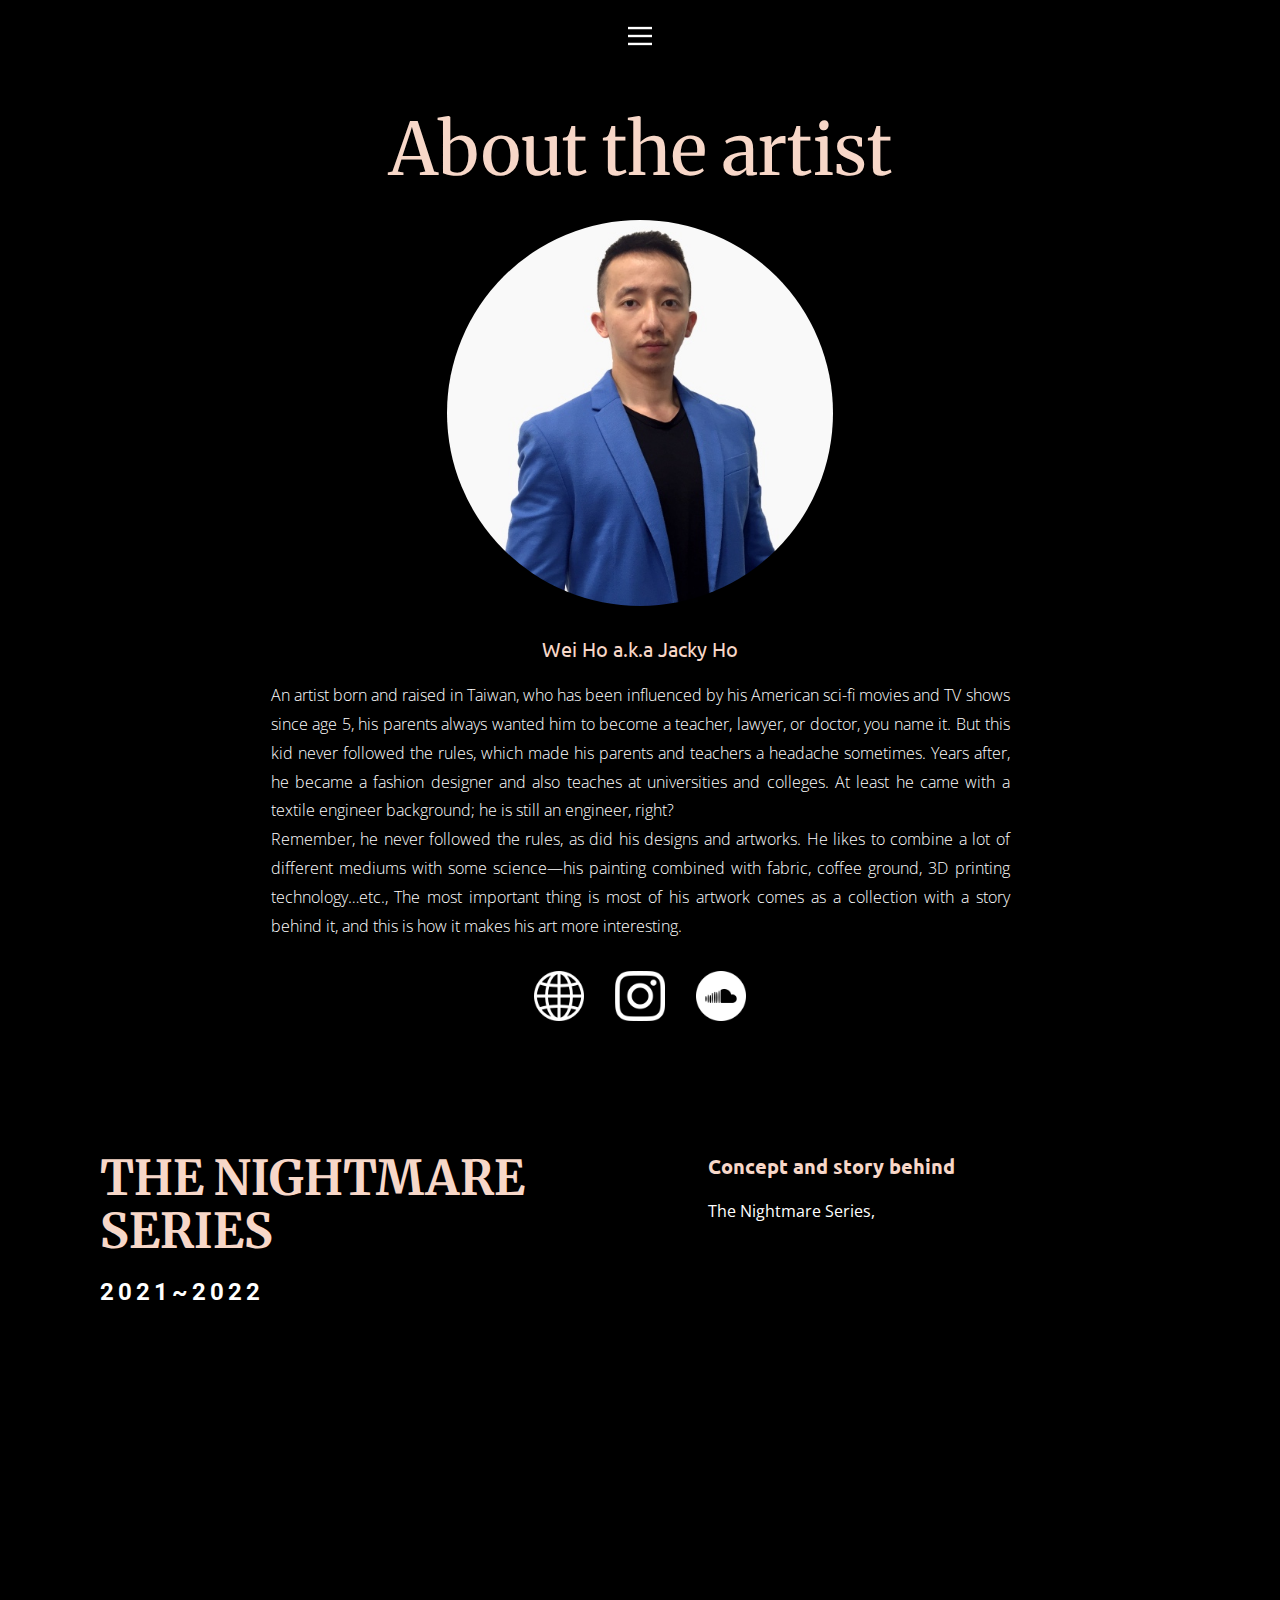
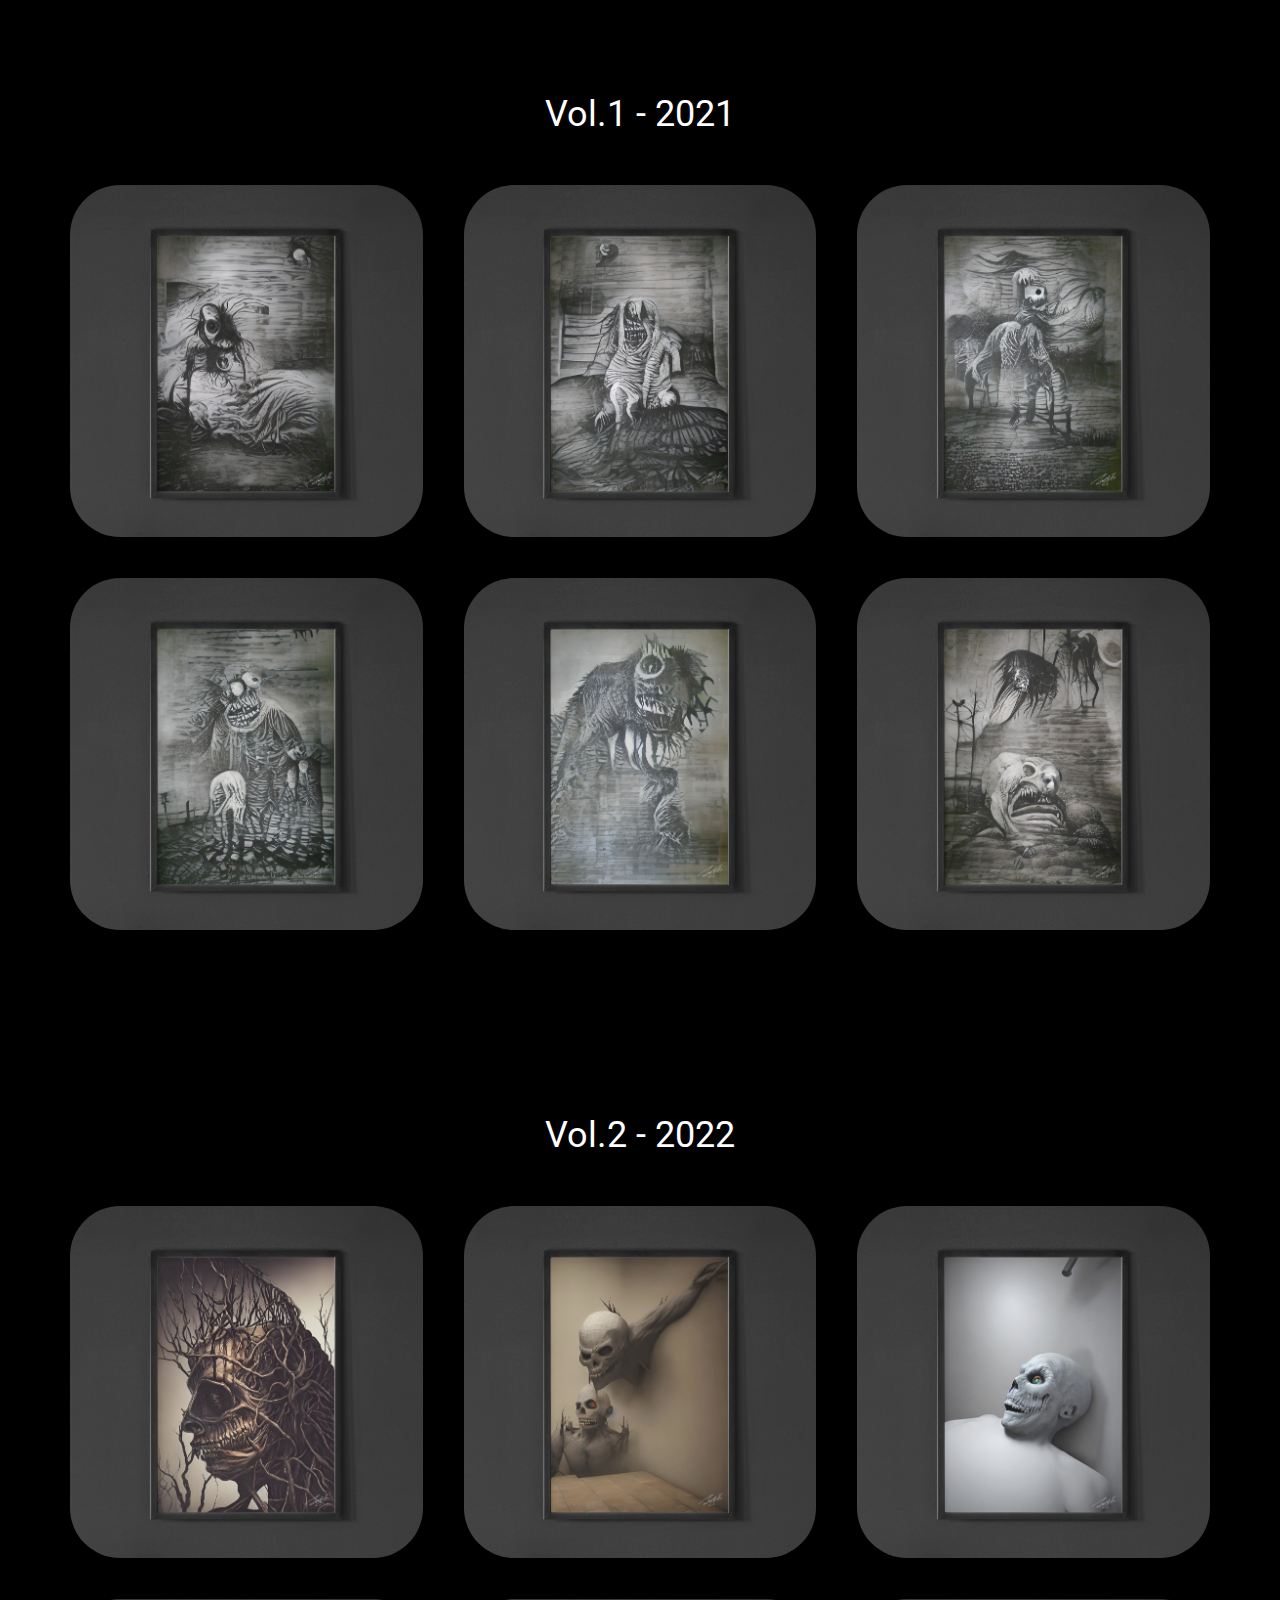
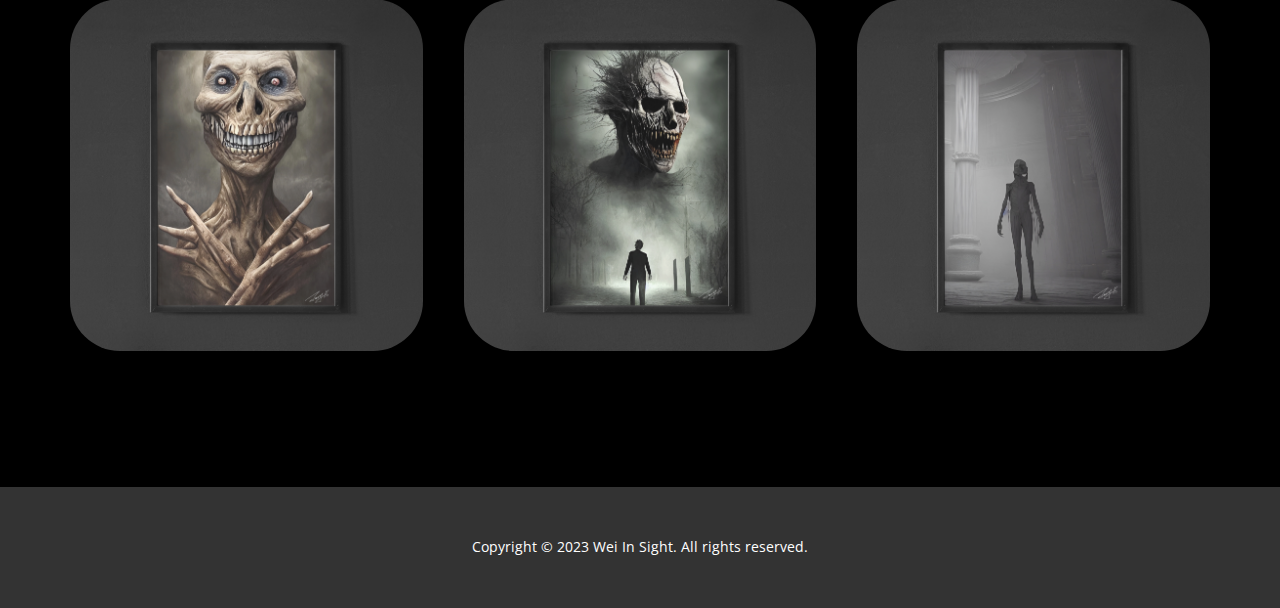
==== commit eed0e42e: "update" ====
--- a/index.html
+++ b/index.html
@@ -4,14 +4,16 @@
     <meta charset="utf-8">
     <meta name="keywords" content="biography, We collaborate with brands and agencies to create memorable experiences., 1, We design People Inspired Experiences that create positive change in people&amp;apos;s lives., ​We are information security.">
     <meta name="description" content="">
-    <title>Home</title>
+    <title>THE NIGHTMARE SERIES</title>
     <link rel="stylesheet" href="nicepage.css" media="screen">
-<link rel="stylesheet" href="Home.css" media="screen">
+<link rel="stylesheet" href="THE-NIGHTMARE-SERIES.css" media="screen">
     <script class="u-script" type="text/javascript" src="jquery.js" defer=""></script>
     <script class="u-script" type="text/javascript" src="nicepage.js" defer=""></script>
     <meta name="generator" content="Nicepage 5.17.1, nicepage.com">
     <link id="u-theme-google-font" rel="stylesheet" href="https://fonts.googleapis.com/css?family=Roboto:100,100i,300,300i,400,400i,500,500i,700,700i,900,900i|Open+Sans:300,300i,400,400i,500,500i,600,600i,700,700i,800,800i">
-    <link id="u-page-google-font" rel="stylesheet" href="https://fonts.googleapis.com/css?family=Ubuntu:300,300i,400,400i,500,500i,700,700i|Merriweather:300,300i,400,400i,700,700i,900,900i">
+    <link id="u-page-google-font" rel="stylesheet" href="https://fonts.googleapis.com/css?family=Merriweather:300,300i,400,400i,700,700i,900,900i|Ubuntu:300,300i,400,400i,500,500i,700,700i">
+    
+    
     
     
     
@@ -23,11 +25,11 @@
 		"name": "THE NIGHTMARE SERIES"
 }</script>
     <meta name="theme-color" content="#a18bbf">
-    <meta property="og:title" content="Home">
+    <meta property="og:title" content="THE NIGHTMARE SERIES">
     <meta property="og:description" content="">
     <meta property="og:type" content="website">
   <meta data-intl-tel-input-cdn-path="intlTelInput/"></head>
-  <body data-home-page="Home.html" data-home-page-title="Home" class="u-body u-overlap u-overlap-contrast u-overlap-transparent u-xl-mode" data-lang="en"><header class="u-clearfix u-header u-header" id="sec-b750"><div class="u-clearfix u-sheet u-sheet-1">
+  <body data-home-page="THE-NIGHTMARE-SERIES.html" data-home-page-title="THE NIGHTMARE SERIES" class="u-body u-overlap u-xl-mode" data-lang="en"><header class="u-clearfix u-header u-header" id="sec-b750"><div class="u-clearfix u-sheet u-sheet-1">
         <nav class="u-align-left u-menu u-menu-hamburger u-offcanvas u-menu-1" data-responsive-from="XL">
           <div class="menu-collapse">
             <a class="u-button-style u-nav-link u-text-body-alt-color" href="#" style="padding: 4px 0px; font-size: calc(1em + 8px);">
@@ -38,7 +40,7 @@
           </div>
           <div class="u-custom-menu u-nav-container">
             <ul class="u-nav u-unstyled u-nav-1"><li class="u-nav-item"><a class="u-button-style u-nav-link u-text-active-palette-1-base u-text-hover-palette-2-base" href="#" style="padding: 10px 20px;">About</a>
-</li><li class="u-nav-item"><a class="u-button-style u-nav-link u-text-active-palette-1-base u-text-hover-palette-2-base" href="Home.html#carousel_9b82" style="padding: 10px 20px;">Story behind</a>
+</li><li class="u-nav-item"><a class="u-button-style u-nav-link u-text-active-palette-1-base u-text-hover-palette-2-base" href="The-Guardian.html#carousel_9b82" style="padding: 10px 20px;">Story behind</a>
 </li></ul>
           </div>
           <div class="u-custom-menu u-nav-container-collapse">
@@ -46,7 +48,7 @@
               <div class="u-inner-container-layout u-sidenav-overflow">
                 <div class="u-menu-close"></div>
                 <ul class="u-align-center u-nav u-popupmenu-items u-unstyled u-nav-2"><li class="u-nav-item"><a class="u-button-style u-nav-link" href="#">About</a>
-</li><li class="u-nav-item"><a class="u-button-style u-nav-link" href="Home.html#carousel_9b82">Story behind</a>
+</li><li class="u-nav-item"><a class="u-button-style u-nav-link" href="The-Guardian.html#carousel_9b82">Story behind</a>
 </li></ul>
               </div>
             </div>
@@ -54,74 +56,7 @@
           </div>
         </nav>
       </div></header>
-    <section class="u-black u-clearfix u-section-1" id="sec-833f">
-      <div class="u-clearfix u-sheet u-valign-middle u-sheet-1">
-        <div class="data-layout-selected u-clearfix u-expanded-width u-gutter-10 u-layout-wrap u-layout-wrap-1">
-          <div class="u-layout">
-            <div class="u-layout-row">
-              <div class="u-size-30 u-size-60-md">
-                <div class="u-layout-col">
-                  <div class="u-container-style u-image u-layout-cell u-left-cell u-size-60 u-image-1" src="" data-image-width="1920" data-image-height="1440">
-                    <div class="u-container-layout u-valign-middle u-container-layout-1"></div>
-                  </div>
-                </div>
-              </div>
-              <div class="u-size-30 u-size-60-md">
-                <div class="u-layout-col">
-                  <div class="u-size-30">
-                    <div class="u-layout-row">
-                      <div class="u-align-left u-container-style u-layout-cell u-size-60 u-layout-cell-2">
-                        <div class="u-container-layout u-valign-top u-container-layout-2">
-                          <h4 class="u-text u-text-1"><i>Title: The Guardian</i>
-                            <br><i>Year: 2022</i><i>Size: ​36x24 inch</i>
-                            <br><i>Media: ​Digital watercolor and pencil sketch</i>
-                          </h4>
-                        </div>
-                      </div>
-                    </div>
-                  </div>
-                  <div class="u-size-30">
-                    <div class="u-layout-row">
-                      <div class="u-align-left u-container-style u-layout-cell u-size-60 u-layout-cell-3">
-                        <div class="u-container-layout u-valign-top u-container-layout-3">
-                          <p class="u-text u-text-2"><i>I’m an outdoors person; I love hiking in the mountains, so I love plants and the forest, but I also got scared in the woods because of the horror movie I watched when I was a kid “The Guardian (1990), directed by William Friedkin”</i>&nbsp;<i></i>
-                            <br>
-                            <br><i>This piece was inspired by one thing I love and I am scared about.</i>
-                          </p>
-                        </div>
-                      </div>
-                    </div>
-                  </div>
-                </div>
-              </div>
-            </div>
-          </div>
-        </div>
-      </div>
-    </section>
-    <section class="u-align-center u-black u-clearfix u-hidden u-section-2" id="carousel_48df">
-      <div class="u-clearfix u-sheet u-valign-middle u-sheet-1">
-        <div class="u-clearfix u-expanded-width u-layout-wrap u-layout-wrap-1">
-          <div class="u-layout">
-            <div class="u-layout-row">
-              <div class="u-container-style u-layout-cell u-size-30 u-layout-cell-1">
-                <div class="u-container-layout u-container-layout-1">
-                  <h5 class="u-custom-font u-font-ubuntu u-text u-text-default u-text-palette-2-base u-text-1">Bring to the table win-win survival strategies to ensure proactive domination. At the end of the day, going forward, a new normal that has evolved from generation X is on the runway heading towards a streamlined cloud solution.&nbsp;</h5>
-                  <p class="u-text u-text-default u-text-2">Living Life Tomorrow's fate, though thou be wise, Thou canst not tell nor yet surmise; Pass, therefore, not today in vain, For it will never come again. You know, my friends, with what a brave carouse I made a Second Marriage in my house; favored old barren reason from my bed, and took the daughter of the vine to spouse.&nbsp;&nbsp;The Worldly Hope men set their Hearts upon Turns Ashes - or it prospers; and anon, Like Snow upon the Desert's dusty Face, Lighting a little hour or two - is gone.</p>
-                </div>
-              </div>
-              <div class="u-container-style u-layout-cell u-size-30 u-layout-cell-2">
-                <div class="u-container-layout u-container-layout-2">
-                  <p class="u-text u-text-3">Living Life Tomorrow's fate, though thou be wise, Thou canst not tell nor yet surmise; Pass, therefore, not today in vain, For it will never come again. You know, my friends, with what a brave carouse I made a Second Marriage in my house; favored old barren reason from my bed, and took the daughter of the vine to spouse.&nbsp;&nbsp;The Worldly Hope men set their Hearts upon Turns Ashes - or it prospers; and anon, Like Snow upon the Desert's dusty Face, Lighting a little hour or two - is gone.</p>
-                  <img src="images/829-8293847_jake-corman-signature-jake-signaturecopy.png" alt="" class="u-image u-image-contain u-image-default u-image-1" data-image-width="1280" data-image-height="911">
-                </div>
-              </div>
-            </div>
-          </div>
-        </div>
-      </div>
-    </section>
-    <section class="u-align-center u-black u-clearfix u-section-3" id="carousel_4809">
+    <section class="u-align-center u-black u-clearfix u-section-1" id="carousel_4809">
       <div class="u-clearfix u-sheet u-sheet-1">
         <h2 class="u-custom-font u-font-merriweather u-text u-text-default u-text-palette-2-base u-text-1">About the artist</h2>
         <div class="u-image u-image-circle u-image-1" alt="" data-image-width="500" data-image-height="500"></div>
@@ -139,6 +74,147 @@
         </div>
       </div>
     </section>
+    <section class="u-black u-clearfix u-section-2" id="carousel_9b82">
+      <div class="u-clearfix u-sheet u-valign-middle u-sheet-1">
+        <div class="data-layout-selected u-clearfix u-expanded-width u-layout-wrap u-layout-wrap-1">
+          <div class="u-layout">
+            <div class="u-layout-row">
+              <div class="u-align-left u-container-style u-layout-cell u-size-32 u-layout-cell-1">
+                <div class="u-container-layout u-valign-top u-container-layout-1">
+                  <h1 class="u-custom-font u-font-merriweather u-text u-text-palette-2-base u-text-1"> THE NIGHTMARE
+SERIES</h1>
+                  <h6 class="u-text u-text-2">2021~2022</h6>
+                </div>
+              </div>
+              <div class="u-align-left u-container-style u-layout-cell u-size-28 u-layout-cell-2">
+                <div class="u-container-layout u-container-layout-2">
+                  <h6 class="u-custom-font u-font-ubuntu u-text u-text-palette-2-base u-text-3">Concept and story behind</h6>
+                  <h5 class="u-custom-font u-text u-text-font u-text-4">The Nightmare Series,</h5>
+                </div>
+              </div>
+            </div>
+          </div>
+        </div>
+      </div>
+    </section>
+    <section class="u-align-center u-black u-clearfix u-section-3" id="carousel_8796">
+      <div class="u-clearfix u-sheet u-sheet-1">
+        <h2 class="u-text u-text-default u-text-1">Vol.1 - 2021</h2>
+        <div class="u-expanded-width u-gallery u-layout-grid u-lightbox u-show-text-on-hover u-gallery-1">
+          <div class="u-gallery-inner u-gallery-inner-1">
+            <div class="u-effect-fade u-effect-hover-zoom u-gallery-item u-radius-50 u-shape-round">
+              <div class="u-back-slide" data-image-width="1920" data-image-height="1440">
+                <img class="u-back-image u-expanded" src="images/MsNightmare.png">
+              </div>
+              <div class="u-over-slide u-shading u-over-slide-1"></div>
+            </div>
+            <div class="u-effect-fade u-effect-hover-zoom u-gallery-item u-radius-50 u-shape-round">
+              <div class="u-back-slide" data-image-width="1920" data-image-height="1440">
+                <img class="u-back-image u-expanded" src="images/TheDreamCollector.png">
+              </div>
+              <div class="u-over-slide u-shading u-over-slide-2"></div>
+            </div>
+            <div class="u-effect-fade u-effect-hover-zoom u-gallery-item u-radius-50 u-shape-round">
+              <div class="u-back-slide" data-image-width="1920" data-image-height="1440">
+                <img class="u-back-image u-expanded" src="images/TheGuider.png">
+              </div>
+              <div class="u-over-slide u-shading u-over-slide-3"></div>
+            </div>
+            <div class="u-effect-fade u-effect-hover-zoom u-gallery-item u-radius-50 u-shape-round">
+              <div class="u-back-slide" data-image-width="1920" data-image-height="1440">
+                <img class="u-back-image u-expanded" src="images/TheToyMaker.png">
+              </div>
+              <div class="u-over-slide u-shading u-over-slide-4"></div>
+            </div>
+            <div class="u-effect-fade u-effect-hover-zoom u-gallery-item u-radius-50 u-shape-round">
+              <div class="u-back-slide" data-image-width="1920" data-image-height="1440">
+                <img class="u-back-image u-expanded" src="images/Reptile.png">
+              </div>
+              <div class="u-over-slide u-shading u-over-slide-5"></div>
+            </div>
+            <div class="u-effect-fade u-effect-hover-zoom u-gallery-item u-radius-50 u-shape-round">
+              <div class="u-back-slide" data-image-width="1920" data-image-height="1440">
+                <img class="u-back-image u-expanded" src="images/TheTwinSisterandbabyReptile.png">
+              </div>
+              <div class="u-over-slide u-shading u-over-slide-6"></div>
+            </div>
+          </div>
+        </div>
+      </div>
+    </section>
+    <section class="u-align-center u-black u-clearfix u-section-4" id="carousel_8ee1">
+      <div class="u-clearfix u-sheet u-sheet-1">
+        <h2 class="u-text u-text-default u-text-1">Vol.2 - 2022</h2>
+        <div class="u-expanded-width u-gallery u-layout-grid u-lightbox u-show-text-on-hover u-gallery-1">
+          <div class="u-gallery-inner u-gallery-inner-1">
+            <div class="u-effect-fade u-effect-hover-zoom u-gallery-item u-radius-50 u-shape-round" data-href="The-Guardian.html">
+              <div class="u-back-slide" data-image-width="1920" data-image-height="1440">
+                <img class="u-back-image u-expanded" src="images/TheGuardian.png" alt="The Guardian">
+              </div>
+              <div class="u-over-slide u-shading u-over-slide-1">
+                <h3 class="u-gallery-heading">The Guardian</h3>
+                <p class="u-gallery-text">Year: 2022<br>Size: ​11x17 inch <br>Media: ​Digital watercolor and pencil sketch<br>
+                  <br>I’m an outdoors person; I love hiking in the mountains, so I love plants and the forest, but I also got scared in the woods because of the horror movie I watched when I was a kid “The Guardian (1990), directed by William Friedkin”<br>
+                  <br>This piece was inspired by one thing I love and I am scared about.
+                </p>
+              </div>
+            </div>
+            <div class="u-effect-fade u-effect-hover-zoom u-gallery-item u-radius-50 u-shape-round">
+              <div class="u-back-slide" data-image-width="1920" data-image-height="1440">
+                <img class="u-back-image u-expanded" src="images/Evilsfromthewall.png">
+              </div>
+              <div class="u-over-slide u-shading u-over-slide-2"></div>
+            </div>
+            <div class="u-effect-fade u-effect-hover-zoom u-gallery-item u-radius-50 u-shape-round">
+              <div class="u-back-slide" data-image-width="1920" data-image-height="1440">
+                <img class="u-back-image u-expanded" src="images/TheSkin.png">
+              </div>
+              <div class="u-over-slide u-shading u-over-slide-3"></div>
+            </div>
+            <div class="u-effect-fade u-effect-hover-zoom u-gallery-item u-radius-50 u-shape-round">
+              <div class="u-back-slide" data-image-width="1920" data-image-height="1440">
+                <img class="u-back-image u-expanded" src="images/TheMessenger.png">
+              </div>
+              <div class="u-over-slide u-shading u-over-slide-4"></div>
+            </div>
+            <div class="u-effect-fade u-effect-hover-zoom u-gallery-item u-radius-50 u-shape-round">
+              <div class="u-back-slide" data-image-width="1920" data-image-height="1440">
+                <img class="u-back-image u-expanded" src="images/TheGatekeeper.png">
+              </div>
+              <div class="u-over-slide u-shading u-over-slide-5"></div>
+            </div>
+            <div class="u-effect-fade u-effect-hover-zoom u-gallery-item u-radius-50 u-shape-round">
+              <div class="u-back-slide" data-image-width="1920" data-image-height="1440">
+                <img class="u-back-image u-expanded" src="images/TheButler.png">
+              </div>
+              <div class="u-over-slide u-shading u-over-slide-6"></div>
+            </div>
+          </div>
+        </div>
+      </div>
+    </section>
+    <section class="u-align-center u-black u-clearfix u-hidden u-section-5" id="carousel_48df">
+      <div class="u-clearfix u-sheet u-valign-middle u-sheet-1">
+        <div class="u-clearfix u-expanded-width u-layout-wrap u-layout-wrap-1">
+          <div class="u-layout">
+            <div class="u-layout-row">
+              <div class="u-container-style u-layout-cell u-size-30 u-layout-cell-1">
+                <div class="u-container-layout u-container-layout-1">
+                  <h5 class="u-custom-font u-font-ubuntu u-text u-text-default u-text-palette-2-base u-text-1">Bring to the table win-win survival strategies to ensure proactive domination. At the end of the day, going forward, a new normal that has evolved from generation X is on the runway heading towards a streamlined cloud solution.&nbsp;</h5>
+                  <p class="u-text u-text-default u-text-2">Living Life Tomorrow's fate, though thou be wise, Thou canst not tell nor yet surmise; Pass, therefore, not today in vain, For it will never come again. You know, my friends, with what a brave carouse I made a Second Marriage in my house; favored old barren reason from my bed, and took the daughter of the vine to spouse.&nbsp;&nbsp;The Worldly Hope men set their Hearts upon Turns Ashes - or it prospers; and anon, Like Snow upon the Desert's dusty Face, Lighting a little hour or two - is gone.</p>
+                </div>
+              </div>
+              <div class="u-container-style u-layout-cell u-size-30 u-layout-cell-2">
+                <div class="u-container-layout u-container-layout-2">
+                  <p class="u-text u-text-3">Living Life Tomorrow's fate, though thou be wise, Thou canst not tell nor yet surmise; Pass, therefore, not today in vain, For it will never come again. You know, my friends, with what a brave carouse I made a Second Marriage in my house; favored old barren reason from my bed, and took the daughter of the vine to spouse.&nbsp;&nbsp;The Worldly Hope men set their Hearts upon Turns Ashes - or it prospers; and anon, Like Snow upon the Desert's dusty Face, Lighting a little hour or two - is gone.</p>
+                  <img src="images/829-8293847_jake-corman-signature-jake-signaturecopy.png" alt="" class="u-image u-image-contain u-image-default u-image-1" data-image-width="1280" data-image-height="911">
+                </div>
+              </div>
+            </div>
+          </div>
+        </div>
+      </div>
+    </section>
     
     
     
--- a/THE-NIGHTMARE-SERIES.css
+++ b/THE-NIGHTMARE-SERIES.css
@@ -0,0 +1,533 @@
+ .u-section-1 {
+  background-image: none;
+}
+
+.u-section-1 .u-sheet-1 {
+  min-height: 999px;
+}
+
+.u-section-1 .u-text-1 {
+  font-size: 4.5rem;
+  margin: 110px auto 0;
+}
+
+.u-section-1 .u-image-1 {
+  width: 386px;
+  height: 386px;
+  background-image: url("images/Profile_pic_blue_suit_3_Fotor.jpg");
+  background-position: 50% 50%;
+  margin: 31px auto 0;
+}
+
+.u-section-1 .u-text-2 {
+  font-weight: 400;
+  width: 570px;
+  margin: 31px auto 0;
+}
+
+.u-section-1 .u-text-3 {
+  font-weight: 300;
+  line-height: 1.8;
+  width: 739px;
+  margin: 20px auto 0;
+}
+
+.u-section-1 .u-social-icons-1 {
+  height: 50px;
+  min-height: 16px;
+  width: 212px;
+  min-width: 110px;
+  margin: 31px auto 41px;
+}
+
+.u-section-1 .u-icon-1 {
+  height: 50px;
+}
+
+.u-section-1 .u-icon-2 {
+  height: 50px;
+}
+
+.u-section-1 .u-icon-3 {
+  height: 50px;
+}
+
+@media (max-width: 1199px) {
+  .u-section-1 .u-sheet-1 {
+    min-height: 968px;
+  }
+
+  .u-section-1 .u-text-3 {
+    width: 570px;
+  }
+
+  .u-section-1 .u-social-icons-1 {
+    margin-bottom: 60px;
+  }
+}
+
+@media (max-width: 767px) {
+  .u-section-1 .u-text-2 {
+    width: 540px;
+  }
+
+  .u-section-1 .u-text-3 {
+    width: 540px;
+  }
+}
+
+@media (max-width: 575px) {
+  .u-section-1 .u-sheet-1 {
+    min-height: 922px;
+  }
+
+  .u-section-1 .u-text-1 {
+    font-size: 3.75rem;
+    width: auto;
+  }
+
+  .u-section-1 .u-image-1 {
+    width: 340px;
+    height: 340px;
+    margin-top: 64px;
+  }
+
+  .u-section-1 .u-text-2 {
+    width: 340px;
+  }
+
+  .u-section-1 .u-text-3 {
+    width: 340px;
+  }
+} .u-section-2 {
+  background-image: none;
+}
+
+.u-section-2 .u-sheet-1 {
+  min-height: 583px;
+}
+
+.u-section-2 .u-layout-wrap-1 {
+  margin-top: 60px;
+  margin-bottom: 60px;
+}
+
+.u-section-2 .u-layout-cell-1 {
+  min-height: 463px;
+}
+
+.u-section-2 .u-container-layout-1 {
+  padding: 30px;
+}
+
+.u-section-2 .u-text-1 {
+  font-weight: 700;
+  font-size: 3rem;
+  margin: 0;
+}
+
+.u-section-2 .u-text-2 {
+  margin-left: 0;
+  margin-right: 329px;
+  margin-bottom: 0;
+  font-weight: 700;
+  text-transform: uppercase;
+  letter-spacing: 4px;
+  font-size: 1.5rem;
+}
+
+.u-section-2 .u-layout-cell-2 {
+  min-height: 463px;
+}
+
+.u-section-2 .u-container-layout-2 {
+  padding: 30px;
+}
+
+.u-section-2 .u-text-3 {
+  letter-spacing: 0px;
+  line-height: 1.4;
+  font-size: 1.25rem;
+  text-transform: none;
+  font-weight: 700;
+  margin: 0;
+}
+
+.u-section-2 .u-text-4 {
+  font-size: 1rem;
+  line-height: 2;
+  font-weight: 400;
+  margin: 15px 0 0;
+}
+
+@media (max-width: 1199px) {
+  .u-section-2 .u-sheet-1 {
+    min-height: 451px;
+  }
+
+  .u-section-2 .u-layout-wrap-1 {
+    position: relative;
+  }
+
+  .u-section-2 .u-layout-cell-1 {
+    min-height: 382px;
+  }
+
+  .u-section-2 .u-text-2 {
+    margin-right: 222px;
+  }
+
+  .u-section-2 .u-layout-cell-2 {
+    min-height: 382px;
+  }
+}
+
+@media (max-width: 991px) {
+  .u-section-2 .u-sheet-1 {
+    min-height: 220px;
+  }
+
+  .u-section-2 .u-layout-cell-1 {
+    min-height: 100px;
+  }
+
+  .u-section-2 .u-text-2 {
+    margin-right: 105px;
+  }
+
+  .u-section-2 .u-layout-cell-2 {
+    min-height: 100px;
+  }
+}
+
+@media (max-width: 767px) {
+  .u-section-2 .u-sheet-1 {
+    min-height: 320px;
+  }
+
+  .u-section-2 .u-container-layout-1 {
+    padding-left: 10px;
+    padding-right: 10px;
+  }
+
+  .u-section-2 .u-container-layout-2 {
+    padding-left: 10px;
+    padding-right: 10px;
+  }
+}
+
+@media (max-width: 575px) {
+  .u-section-2 .u-text-1 {
+    font-size: 2.25rem;
+  }
+
+  .u-section-2 .u-text-2 {
+    margin-right: 0;
+  }
+
+  .u-section-2 .u-container-layout-2 {
+    padding-top: 0;
+  }
+} .u-section-3 {
+  background-image: none;
+}
+
+.u-section-3 .u-sheet-1 {
+  min-height: 1021px;
+}
+
+.u-section-3 .u-text-1 {
+  margin: 50px auto 0;
+}
+
+.u-section-3 .u-gallery-1 {
+  height: 745px;
+  margin-top: 50px;
+  margin-bottom: 60px;
+  grid-gap: 17px 17px;
+}
+
+.u-section-3 .u-gallery-inner-1 {
+  grid-template-columns: repeat(3, auto);
+  grid-gap: 41px;
+}
+
+.u-section-3 .u-over-slide-1 {
+  background-image: linear-gradient(0deg, rgba(0,0,0,0.2), rgba(0,0,0,0.2));
+  padding: 20px;
+}
+
+.u-section-3 .u-over-slide-2 {
+  background-image: linear-gradient(0deg, rgba(0,0,0,0.2), rgba(0,0,0,0.2));
+  padding: 20px;
+}
+
+.u-section-3 .u-over-slide-3 {
+  background-image: linear-gradient(0deg, rgba(0,0,0,0.2), rgba(0,0,0,0.2));
+  padding: 20px;
+}
+
+.u-section-3 .u-over-slide-4 {
+  background-image: linear-gradient(0deg, rgba(0,0,0,0.2), rgba(0,0,0,0.2));
+  padding: 20px;
+}
+
+.u-section-3 .u-over-slide-5 {
+  background-image: linear-gradient(0deg, rgba(0,0,0,0.2), rgba(0,0,0,0.2));
+  padding: 20px;
+}
+
+.u-section-3 .u-over-slide-6 {
+  background-image: linear-gradient(0deg, rgba(0,0,0,0.2), rgba(0,0,0,0.2));
+  padding: 20px;
+}
+
+@media (max-width: 1199px) {
+  .u-section-3 .u-sheet-1 {
+    min-height: 889px;
+  }
+
+  .u-section-3 .u-gallery-1 {
+    height: 613px;
+  }
+}
+
+@media (max-width: 991px) {
+  .u-section-3 .u-sheet-1 {
+    min-height: 1351px;
+  }
+
+  .u-section-3 .u-gallery-1 {
+    height: 1075px;
+  }
+
+  .u-section-3 .u-gallery-inner-1 {
+    grid-template-columns: repeat(2, auto);
+  }
+}
+
+@media (max-width: 767px) {
+  .u-section-3 .u-sheet-1 {
+    min-height: 3560px;
+  }
+
+  .u-section-3 .u-gallery-1 {
+    height: 3284px;
+  }
+
+  .u-section-3 .u-gallery-inner-1 {
+    grid-template-columns: repeat(1, auto);
+  }
+}
+
+@media (max-width: 575px) {
+  .u-section-3 .u-sheet-1 {
+    min-height: 2375px;
+  }
+
+  .u-section-3 .u-gallery-1 {
+    height: 2099px;
+  }
+} .u-section-4 {
+  background-image: none;
+}
+
+.u-section-4 .u-sheet-1 {
+  min-height: 1021px;
+}
+
+.u-section-4 .u-text-1 {
+  margin: 50px auto 0;
+}
+
+.u-section-4 .u-gallery-1 {
+  height: 745px;
+  margin-top: 50px;
+  margin-bottom: 60px;
+  grid-gap: 17px 17px;
+}
+
+.u-section-4 .u-gallery-inner-1 {
+  grid-template-columns: repeat(3, auto);
+  grid-gap: 41px;
+}
+
+.u-section-4 .u-over-slide-1 {
+  background-image: linear-gradient(0deg, rgba(0,0,0,0.2), rgba(0,0,0,0.2));
+  padding: 20px;
+}
+
+.u-section-4 .u-over-slide-2 {
+  background-image: linear-gradient(0deg, rgba(0,0,0,0.2), rgba(0,0,0,0.2));
+  padding: 20px;
+}
+
+.u-section-4 .u-over-slide-3 {
+  background-image: linear-gradient(0deg, rgba(0,0,0,0.2), rgba(0,0,0,0.2));
+  padding: 20px;
+}
+
+.u-section-4 .u-over-slide-4 {
+  background-image: linear-gradient(0deg, rgba(0,0,0,0.2), rgba(0,0,0,0.2));
+  padding: 20px;
+}
+
+.u-section-4 .u-over-slide-5 {
+  background-image: linear-gradient(0deg, rgba(0,0,0,0.2), rgba(0,0,0,0.2));
+  padding: 20px;
+}
+
+.u-section-4 .u-over-slide-6 {
+  background-image: linear-gradient(0deg, rgba(0,0,0,0.2), rgba(0,0,0,0.2));
+  padding: 20px;
+}
+
+@media (max-width: 1199px) {
+  .u-section-4 .u-sheet-1 {
+    min-height: 889px;
+  }
+
+  .u-section-4 .u-gallery-1 {
+    height: 613px;
+  }
+}
+
+@media (max-width: 991px) {
+  .u-section-4 .u-sheet-1 {
+    min-height: 1351px;
+  }
+
+  .u-section-4 .u-gallery-1 {
+    height: 1075px;
+  }
+
+  .u-section-4 .u-gallery-inner-1 {
+    grid-template-columns: repeat(2, auto);
+  }
+}
+
+@media (max-width: 767px) {
+  .u-section-4 .u-sheet-1 {
+    min-height: 3560px;
+  }
+
+  .u-section-4 .u-gallery-1 {
+    height: 3284px;
+  }
+
+  .u-section-4 .u-gallery-inner-1 {
+    grid-template-columns: repeat(1, auto);
+  }
+}
+
+@media (max-width: 575px) {
+  .u-section-4 .u-sheet-1 {
+    min-height: 2375px;
+  }
+
+  .u-section-4 .u-gallery-1 {
+    height: 2099px;
+  }
+} .u-section-5 {
+  background-image: none;
+}
+
+.u-section-5 .u-sheet-1 {
+  min-height: 560px;
+}
+
+.u-section-5 .u-layout-wrap-1 {
+  margin-top: 60px;
+  margin-bottom: 60px;
+}
+
+.u-section-5 .u-layout-cell-1 {
+  min-height: 440px;
+}
+
+.u-section-5 .u-container-layout-1 {
+  padding: 30px;
+}
+
+.u-section-5 .u-text-1 {
+  margin-top: 0;
+  margin-bottom: 0;
+  font-weight: 700;
+}
+
+.u-section-5 .u-text-2 {
+  margin-left: 0;
+  margin-bottom: 0;
+}
+
+.u-section-5 .u-layout-cell-2 {
+  min-height: 440px;
+}
+
+.u-section-5 .u-container-layout-2 {
+  padding: 30px;
+}
+
+.u-section-5 .u-text-3 {
+  margin: 1px 1px 0 0;
+}
+
+.u-section-5 .u-image-1 {
+  width: 182px;
+  height: 129px;
+  margin: 30px auto 0 0;
+}
+
+@media (max-width: 1199px) {
+  .u-section-5 .u-sheet-1 {
+    min-height: 653px;
+  }
+
+  .u-section-5 .u-layout-cell-1 {
+    min-height: 363px;
+  }
+
+  .u-section-5 .u-layout-cell-2 {
+    min-height: 363px;
+  }
+
+  .u-section-5 .u-text-3 {
+    margin-right: 0;
+  }
+}
+
+@media (max-width: 991px) {
+  .u-section-5 .u-sheet-1 {
+    min-height: 574px;
+  }
+
+  .u-section-5 .u-layout-cell-1 {
+    min-height: 100px;
+  }
+
+  .u-section-5 .u-layout-cell-2 {
+    min-height: 100px;
+  }
+}
+
+@media (max-width: 767px) {
+  .u-section-5 .u-sheet-1 {
+    min-height: 901px;
+  }
+
+  .u-section-5 .u-container-layout-1 {
+    padding-left: 10px;
+    padding-right: 10px;
+  }
+
+  .u-section-5 .u-container-layout-2 {
+    padding-left: 10px;
+    padding-right: 10px;
+  }
+}
+
+@media (max-width: 575px) {
+  .u-section-5 .u-sheet-1 {
+    min-height: 649px;
+  }
+}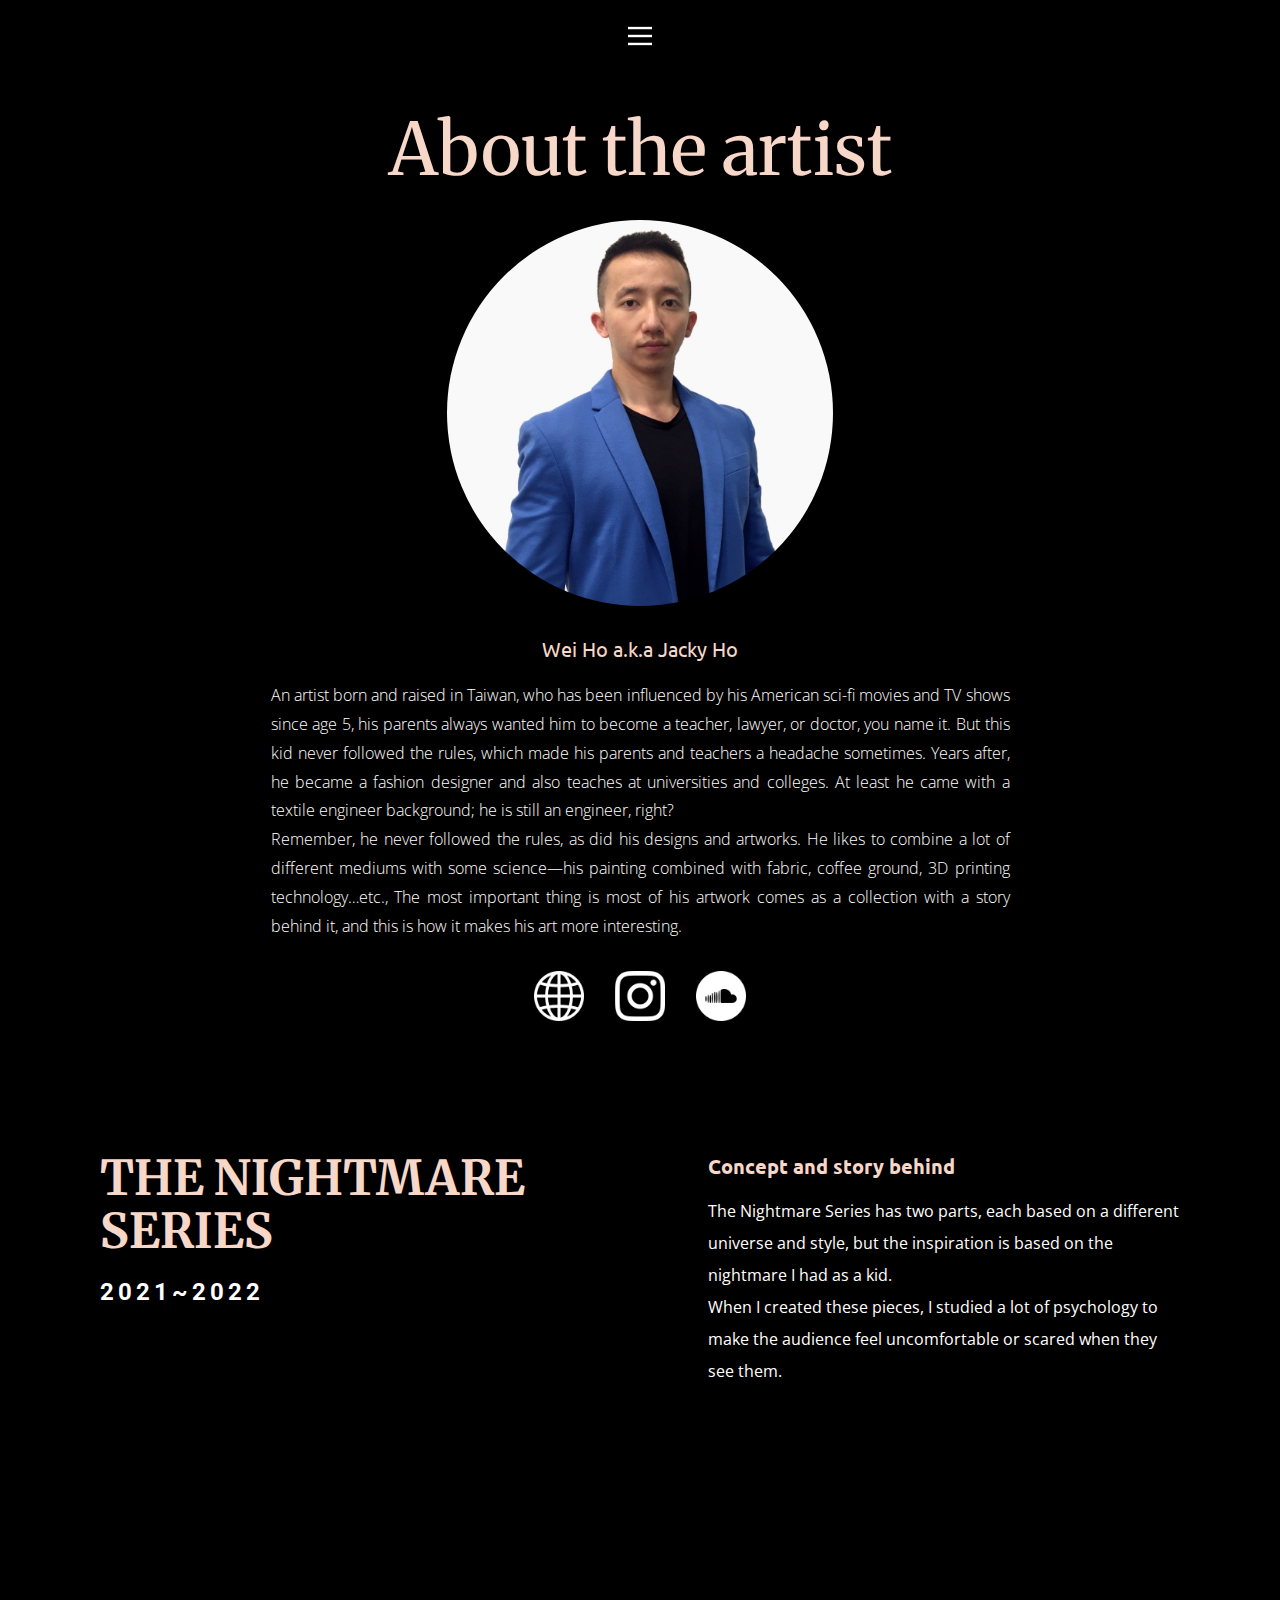
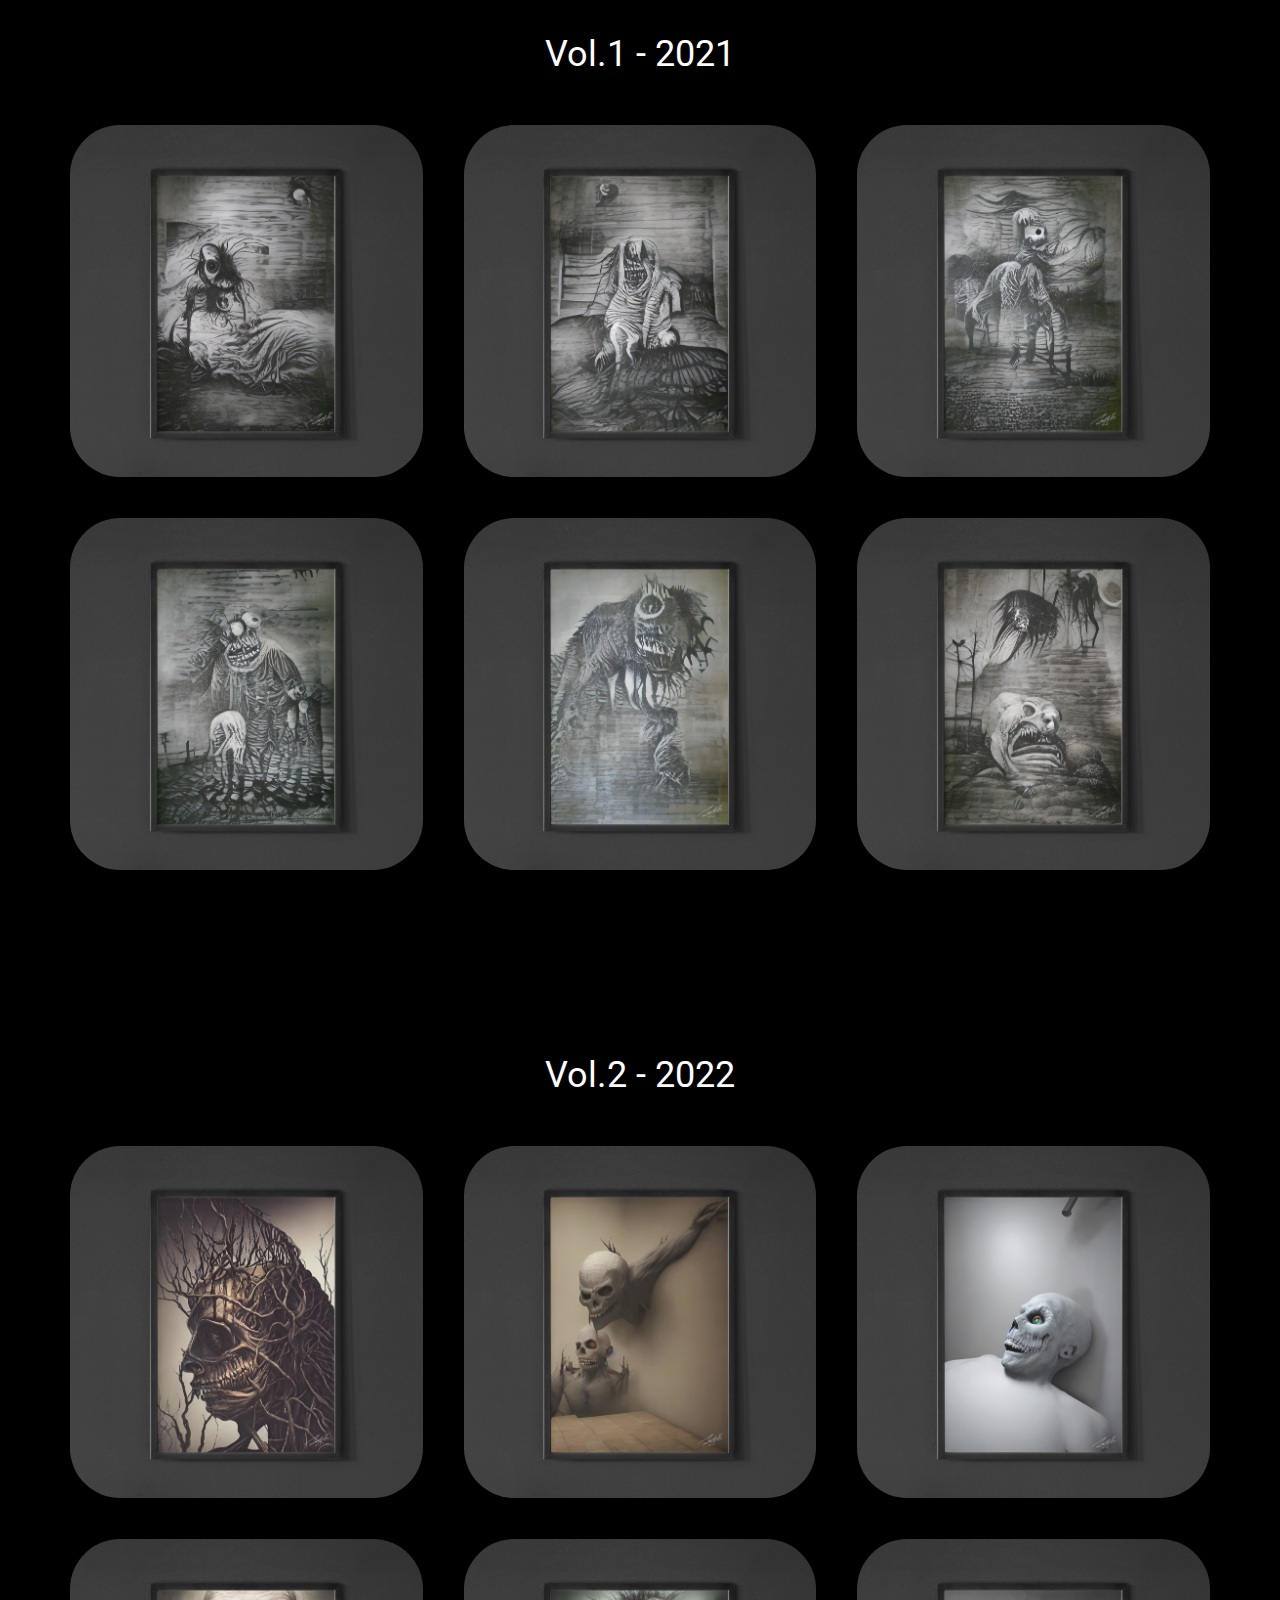
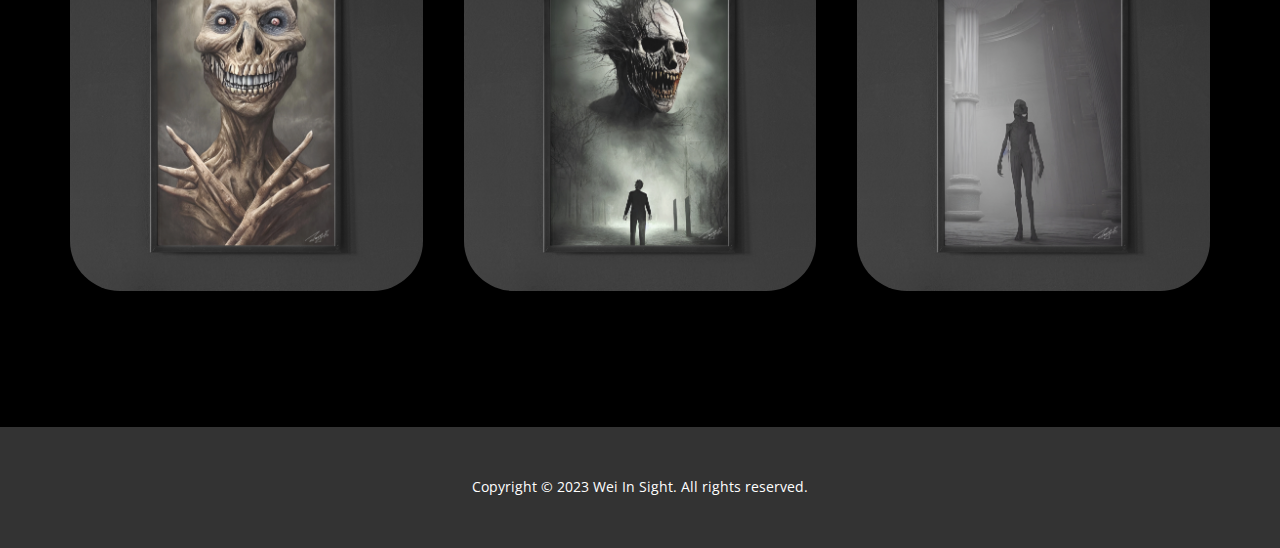
==== commit 0acf9f2e: "update" ====
--- a/index.html
+++ b/index.html
@@ -9,7 +9,7 @@
 <link rel="stylesheet" href="THE-NIGHTMARE-SERIES.css" media="screen">
     <script class="u-script" type="text/javascript" src="jquery.js" defer=""></script>
     <script class="u-script" type="text/javascript" src="nicepage.js" defer=""></script>
-    <meta name="generator" content="Nicepage 5.17.1, nicepage.com">
+    <meta name="generator" content="Nicepage 5.18.6, nicepage.com">
     <link id="u-theme-google-font" rel="stylesheet" href="https://fonts.googleapis.com/css?family=Roboto:100,100i,300,300i,400,400i,500,500i,700,700i,900,900i|Open+Sans:300,300i,400,400i,500,500i,600,600i,700,700i,800,800i">
     <link id="u-page-google-font" rel="stylesheet" href="https://fonts.googleapis.com/css?family=Merriweather:300,300i,400,400i,700,700i,900,900i|Ubuntu:300,300i,400,400i,500,500i,700,700i">
     
@@ -29,7 +29,7 @@
     <meta property="og:description" content="">
     <meta property="og:type" content="website">
   <meta data-intl-tel-input-cdn-path="intlTelInput/"></head>
-  <body data-home-page="THE-NIGHTMARE-SERIES.html" data-home-page-title="THE NIGHTMARE SERIES" class="u-body u-overlap u-xl-mode" data-lang="en"><header class="u-clearfix u-header u-header" id="sec-b750"><div class="u-clearfix u-sheet u-sheet-1">
+  <body data-home-page="THE-NIGHTMARE-SERIES.html" data-home-page-title="THE NIGHTMARE SERIES" data-path-to-root="./" class="u-body u-overlap u-xl-mode" data-lang="en"><header class="u-clearfix u-header u-header" id="sec-b750"><div class="u-clearfix u-sheet u-sheet-1">
         <nav class="u-align-left u-menu u-menu-hamburger u-offcanvas u-menu-1" data-responsive-from="XL">
           <div class="menu-collapse">
             <a class="u-button-style u-nav-link u-text-body-alt-color" href="#" style="padding: 4px 0px; font-size: calc(1em + 8px);">
@@ -65,17 +65,17 @@
 Years after, he became a fashion designer and also teaches at universities and colleges. At least he came with a textile engineer background; he is still an engineer, right?<br> Remember, he never followed the rules, as did his designs and artworks. He likes to combine a lot of different mediums with some science—his painting combined with fabric, coffee ground, 3D printing technology…etc., The most important thing is most of his artwork comes as a collection with a story behind it, and this is how it makes his art more interesting.&nbsp;
         </p>
         <div class="u-social-icons u-spacing-31 u-social-icons-1">
-          <a class="u-social-url" title="facebook" target="_blank" href="https://facebook.com/name"><span class="u-file-icon u-icon u-social-facebook u-social-icon u-text-white u-icon-1"><img src="images/1006771-8f2b2438.png" alt=""></span>
+          <a class="u-social-url" title="Wei In Sight" target="_blank" href="https://www.weiinsight.com"><span class="u-file-icon u-icon u-social-facebook u-social-icon u-text-white u-icon-1"><img src="images/1006771-8f2b2438.png" alt=""></span>
           </a>
-          <a class="u-social-url" title="instagram" target="_blank" href="https://instagram.com/name"><span class="u-file-icon u-icon u-social-icon u-social-instagram u-text-white u-icon-2"><img src="images/1384031-1bfc850a.png" alt=""></span>
+          <a class="u-social-url" title="Instagram" target="_blank" href="https://www.instagram.com/weiinsight/"><span class="u-file-icon u-icon u-social-icon u-social-instagram u-text-white u-icon-2"><img src="images/1384031-1bfc850a.png" alt=""></span>
           </a>
-          <a class="u-social-url" target="_blank" data-type="Soundcloud" title="Soundcloud" href=""><span class="u-file-icon u-icon u-social-icon u-social-soundcloud u-text-white u-icon-3"><img src="images/4902493-3ed26d65.png" alt=""></span>
+          <a class="u-social-url" target="_blank" data-type="Soundcloud" title="Sound Cloud" href="https://soundcloud.com/nfscars001"><span class="u-file-icon u-icon u-social-icon u-social-soundcloud u-text-white u-icon-3"><img src="images/4902493-3ed26d65.png" alt=""></span>
           </a>
         </div>
       </div>
     </section>
     <section class="u-black u-clearfix u-section-2" id="carousel_9b82">
-      <div class="u-clearfix u-sheet u-valign-middle u-sheet-1">
+      <div class="u-clearfix u-sheet u-sheet-1">
         <div class="data-layout-selected u-clearfix u-expanded-width u-layout-wrap u-layout-wrap-1">
           <div class="u-layout">
             <div class="u-layout-row">
@@ -89,7 +89,8 @@
               <div class="u-align-left u-container-style u-layout-cell u-size-28 u-layout-cell-2">
                 <div class="u-container-layout u-container-layout-2">
                   <h6 class="u-custom-font u-font-ubuntu u-text u-text-palette-2-base u-text-3">Concept and story behind</h6>
-                  <h5 class="u-custom-font u-text u-text-font u-text-4">The Nightmare Series,</h5>
+                  <h5 class="u-custom-font u-text u-text-font u-text-4"> The Nightmare Series has two parts, each based on a different universe and style, but the inspiration is&nbsp;based on the nightmare I had as a kid.<br>When I created these pieces, I studied a lot of psychology to make the audience feel uncomfortable or scared when they see them.
+                  </h5>
                 </div>
               </div>
             </div>
@@ -159,11 +160,16 @@
                 </p>
               </div>
             </div>
-            <div class="u-effect-fade u-effect-hover-zoom u-gallery-item u-radius-50 u-shape-round">
-              <div class="u-back-slide" data-image-width="1920" data-image-height="1440">
-                <img class="u-back-image u-expanded" src="images/Evilsfromthewall.png">
-              </div>
-              <div class="u-over-slide u-shading u-over-slide-2"></div>
+            <div class="u-effect-fade u-effect-hover-zoom u-gallery-item u-radius-50 u-shape-round" data-href="Evils-from-the-wall.html">
+              <div class="u-back-slide" data-image-width="1920" data-image-height="1440">
+                <img class="u-back-image u-expanded" src="images/Evilsfromthewall.png" alt="Evils from the wall ">
+              </div>
+              <div class="u-over-slide u-shading u-over-slide-2">
+                <h3 class="u-gallery-heading">Evils from the wall </h3>
+                <p class="u-gallery-text">Year: 2022<br>Size: ​​11x17 inch<br>Media: ​Digital watercolor and pencil sketch (Procreate)<br>
+                  <br>Inspired by one of my nightmares in childhood, I had this nightmare when I was around 3 years old, and this is what I saw in the nightmare, and these two evil slowly came out from the wall and tried to chase me.
+                </p>
+              </div>
             </div>
             <div class="u-effect-fade u-effect-hover-zoom u-gallery-item u-radius-50 u-shape-round">
               <div class="u-back-slide" data-image-width="1920" data-image-height="1440">
--- a/nicepage.css
+++ b/nicepage.css
@@ -1090,6 +1090,7 @@
 .u-post-content a,
 .u-tab-item a,
 .u-nav-item a,
+.u-filter-item a,
 .u-product-control.u-text a {
   font-size: inherit;
   font-family: inherit;
@@ -2354,7 +2355,7 @@
 }
 .u-label-left label:nth-child(1) {
   flex: none;
-  width: 100px;
+  min-width: 100px;
 }
 .u-label-left label + input,
 .u-label-left label + textarea,
@@ -7285,54 +7286,84 @@
 }
 .u-expanded-width {
   width: 100% !important;
-  margin-left: 0 !important;
-  margin-right: 0 !important;
 }
 @media (min-width: 1400px) {
   .u-expanded-width-xxl {
     width: 100% !important;
-    margin-left: 0 !important;
-    margin-right: 0 !important;
   }
 }
 @media (min-width: 1200px) {
   .u-xl-mode .u-expanded-width-xl {
     width: 100% !important;
-    margin-left: 0 !important;
-    margin-right: 0 !important;
   }
 }
 @media (min-width: 1200px) and (max-width: 1399px) {
   .u-xxl-mode .u-expanded-width-xl {
     width: 100% !important;
-    margin-left: 0 !important;
-    margin-right: 0 !important;
   }
 }
 @media (min-width: 992px) and (max-width: 1199px) {
   .u-expanded-width-lg {
     width: 100% !important;
-    margin-left: 0 !important;
-    margin-right: 0 !important;
   }
 }
 @media (min-width: 768px) and (max-width: 991px) {
   .u-expanded-width-md {
     width: 100% !important;
-    margin-left: 0 !important;
-    margin-right: 0 !important;
   }
 }
 @media (min-width: 576px) and (max-width: 767px) {
   .u-expanded-width-sm {
     width: 100% !important;
-    margin-left: 0 !important;
-    margin-right: 0 !important;
   }
 }
 @media (max-width: 575px) {
   .u-expanded-width-xs {
     width: 100% !important;
+  }
+}
+.u-expanded-width:not(.custom-expanded) {
+  margin-left: 0 !important;
+  margin-right: 0 !important;
+}
+@media (min-width: 1400px) {
+  .u-expanded-width:not(.custom-expanded)-xxl {
+    margin-left: 0 !important;
+    margin-right: 0 !important;
+  }
+}
+@media (min-width: 1200px) {
+  .u-xl-mode .u-expanded-width:not(.custom-expanded)-xl {
+    margin-left: 0 !important;
+    margin-right: 0 !important;
+  }
+}
+@media (min-width: 1200px) and (max-width: 1399px) {
+  .u-xxl-mode .u-expanded-width:not(.custom-expanded)-xl {
+    margin-left: 0 !important;
+    margin-right: 0 !important;
+  }
+}
+@media (min-width: 992px) and (max-width: 1199px) {
+  .u-expanded-width:not(.custom-expanded)-lg {
+    margin-left: 0 !important;
+    margin-right: 0 !important;
+  }
+}
+@media (min-width: 768px) and (max-width: 991px) {
+  .u-expanded-width:not(.custom-expanded)-md {
+    margin-left: 0 !important;
+    margin-right: 0 !important;
+  }
+}
+@media (min-width: 576px) and (max-width: 767px) {
+  .u-expanded-width:not(.custom-expanded)-sm {
+    margin-left: 0 !important;
+    margin-right: 0 !important;
+  }
+}
+@media (max-width: 575px) {
+  .u-expanded-width:not(.custom-expanded)-xs {
     margin-left: 0 !important;
     margin-right: 0 !important;
   }
@@ -7376,54 +7407,84 @@
 .u-expanded-height {
   position: absolute !important;
   height: 100% !important;
-  top: 0 !important;
 }
 @media (min-width: 1400px) {
   .u-expanded-height-xxl {
     position: absolute !important;
     height: 100% !important;
-    top: 0 !important;
   }
 }
 @media (min-width: 1200px) {
   .u-xl-mode .u-expanded-height-xl {
     position: absolute !important;
     height: 100% !important;
-    top: 0 !important;
   }
 }
 @media (min-width: 1200px) and (max-width: 1399px) {
   .u-xxl-mode .u-expanded-height-xl {
     position: absolute !important;
     height: 100% !important;
-    top: 0 !important;
   }
 }
 @media (min-width: 992px) and (max-width: 1199px) {
   .u-expanded-height-lg {
     position: absolute !important;
     height: 100% !important;
-    top: 0 !important;
   }
 }
 @media (min-width: 768px) and (max-width: 991px) {
   .u-expanded-height-md {
     position: absolute !important;
     height: 100% !important;
-    top: 0 !important;
   }
 }
 @media (min-width: 576px) and (max-width: 767px) {
   .u-expanded-height-sm {
     position: absolute !important;
     height: 100% !important;
-    top: 0 !important;
   }
 }
 @media (max-width: 575px) {
   .u-expanded-height-xs {
     position: absolute !important;
     height: 100% !important;
+  }
+}
+.u-expanded-height:not(.custom-expanded) {
+  top: 0 !important;
+}
+@media (min-width: 1400px) {
+  .u-expanded-height:not(.custom-expanded)-xxl {
+    top: 0 !important;
+  }
+}
+@media (min-width: 1200px) {
+  .u-xl-mode .u-expanded-height:not(.custom-expanded)-xl {
+    top: 0 !important;
+  }
+}
+@media (min-width: 1200px) and (max-width: 1399px) {
+  .u-xxl-mode .u-expanded-height:not(.custom-expanded)-xl {
+    top: 0 !important;
+  }
+}
+@media (min-width: 992px) and (max-width: 1199px) {
+  .u-expanded-height:not(.custom-expanded)-lg {
+    top: 0 !important;
+  }
+}
+@media (min-width: 768px) and (max-width: 991px) {
+  .u-expanded-height:not(.custom-expanded)-md {
+    top: 0 !important;
+  }
+}
+@media (min-width: 576px) and (max-width: 767px) {
+  .u-expanded-height:not(.custom-expanded)-sm {
+    top: 0 !important;
+  }
+}
+@media (max-width: 575px) {
+  .u-expanded-height:not(.custom-expanded)-xs {
     top: 0 !important;
   }
 }
@@ -22176,6 +22237,33 @@
 }
 .payment-success {
   background-color: #62C584;
+}
+.payment-total-container {
+  font-weight: 700;
+  font-size: 1.25rem;
+  clear: both;
+}
+.payment-total-label {
+  float: left;
+}
+.payment-total-price {
+  float: right;
+}
+span.product-remove:after {
+  margin-left: 20px;
+  display: flex;
+  align-items: center;
+  justify-content: center;
+  border-radius: 50%;
+  content: "\D7";
+  font-size: 1rem;
+  color: #a3a3a3;
+  background: transparent;
+  border: 1px solid #a3a3a3;
+  cursor: pointer;
+  opacity: 0.70;
+  height: 35px;
+  width: 35px;
 }
 .iti {
   position: relative;
--- a/THE-NIGHTMARE-SERIES.css
+++ b/THE-NIGHTMARE-SERIES.css
@@ -104,12 +104,12 @@
 }
 
 .u-section-2 .u-sheet-1 {
-  min-height: 583px;
+  min-height: 523px;
 }
 
 .u-section-2 .u-layout-wrap-1 {
   margin-top: 60px;
-  margin-bottom: 60px;
+  margin-bottom: 0;
 }
 
 .u-section-2 .u-layout-cell-1 {
@@ -184,7 +184,7 @@
 
 @media (max-width: 991px) {
   .u-section-2 .u-sheet-1 {
-    min-height: 220px;
+    min-height: 160px;
   }
 
   .u-section-2 .u-layout-cell-1 {
@@ -202,7 +202,7 @@
 
 @media (max-width: 767px) {
   .u-section-2 .u-sheet-1 {
-    min-height: 320px;
+    min-height: 260px;
   }
 
   .u-section-2 .u-container-layout-1 {
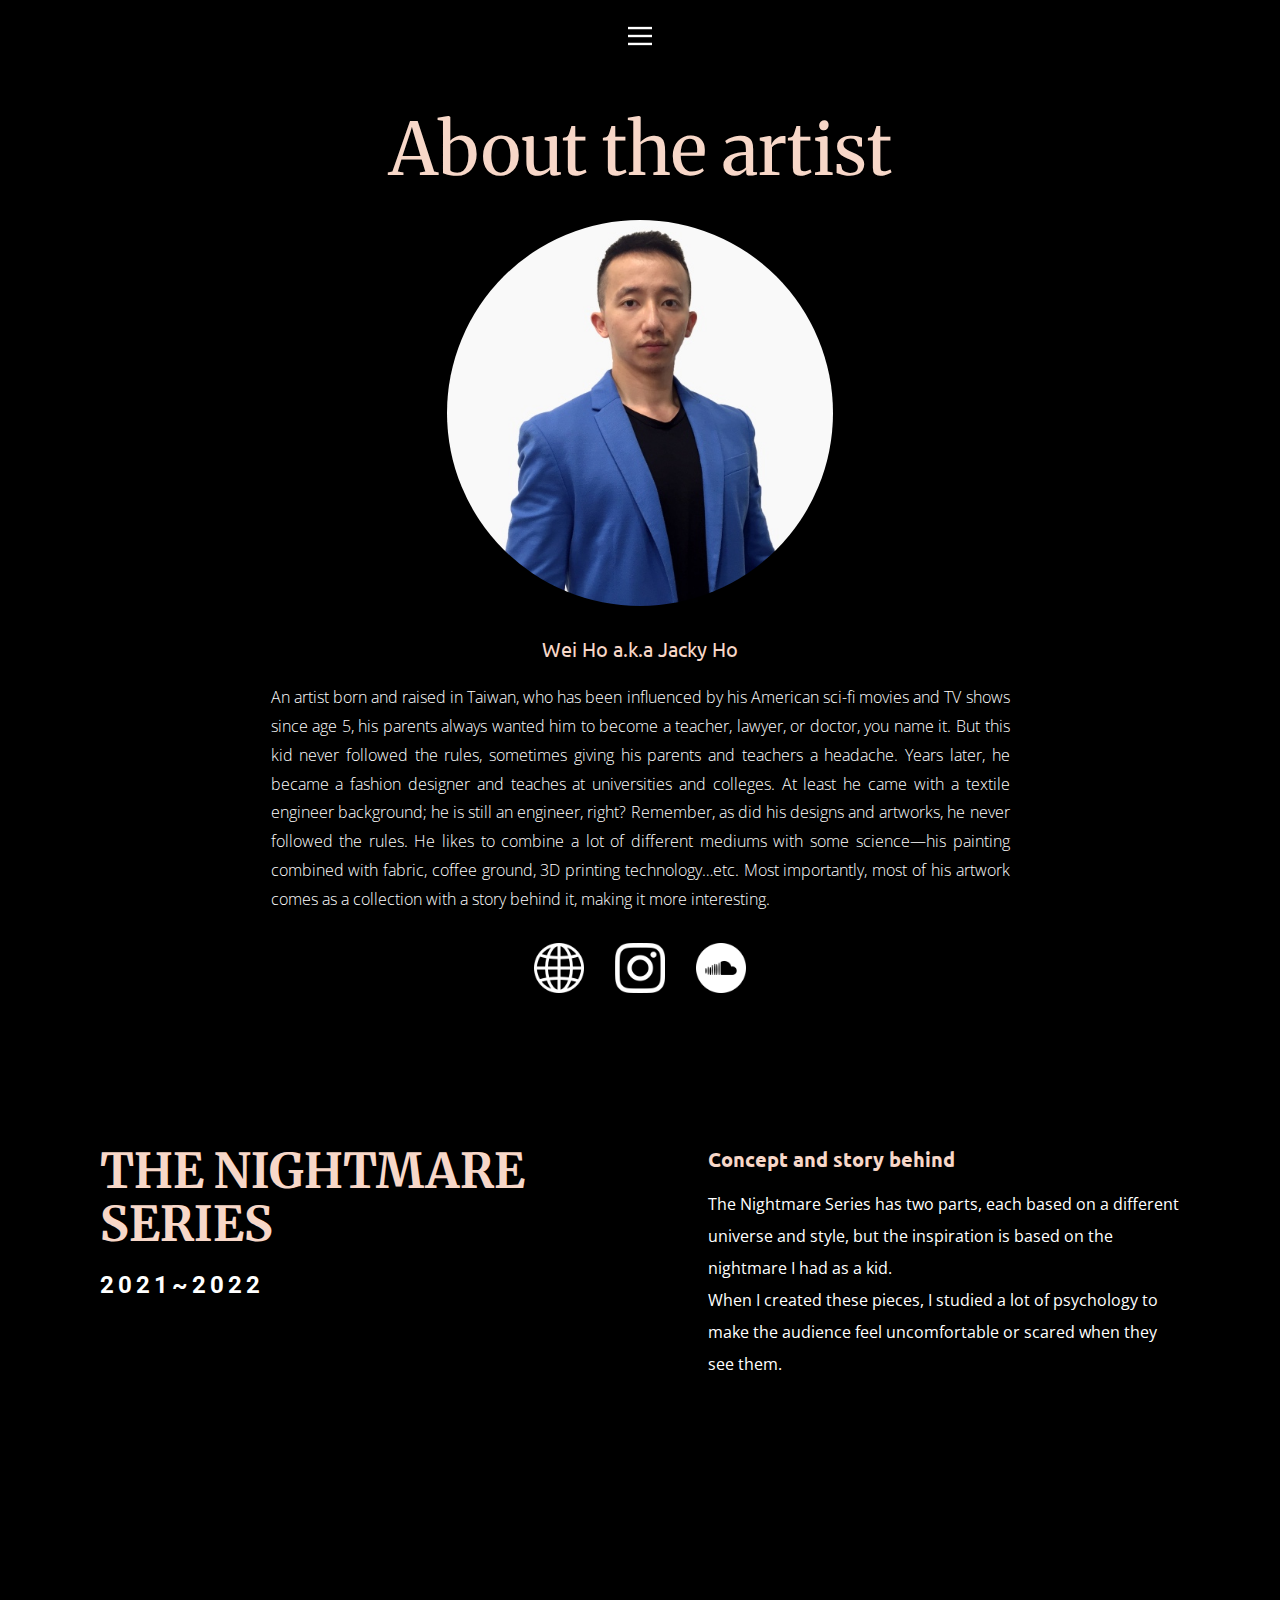
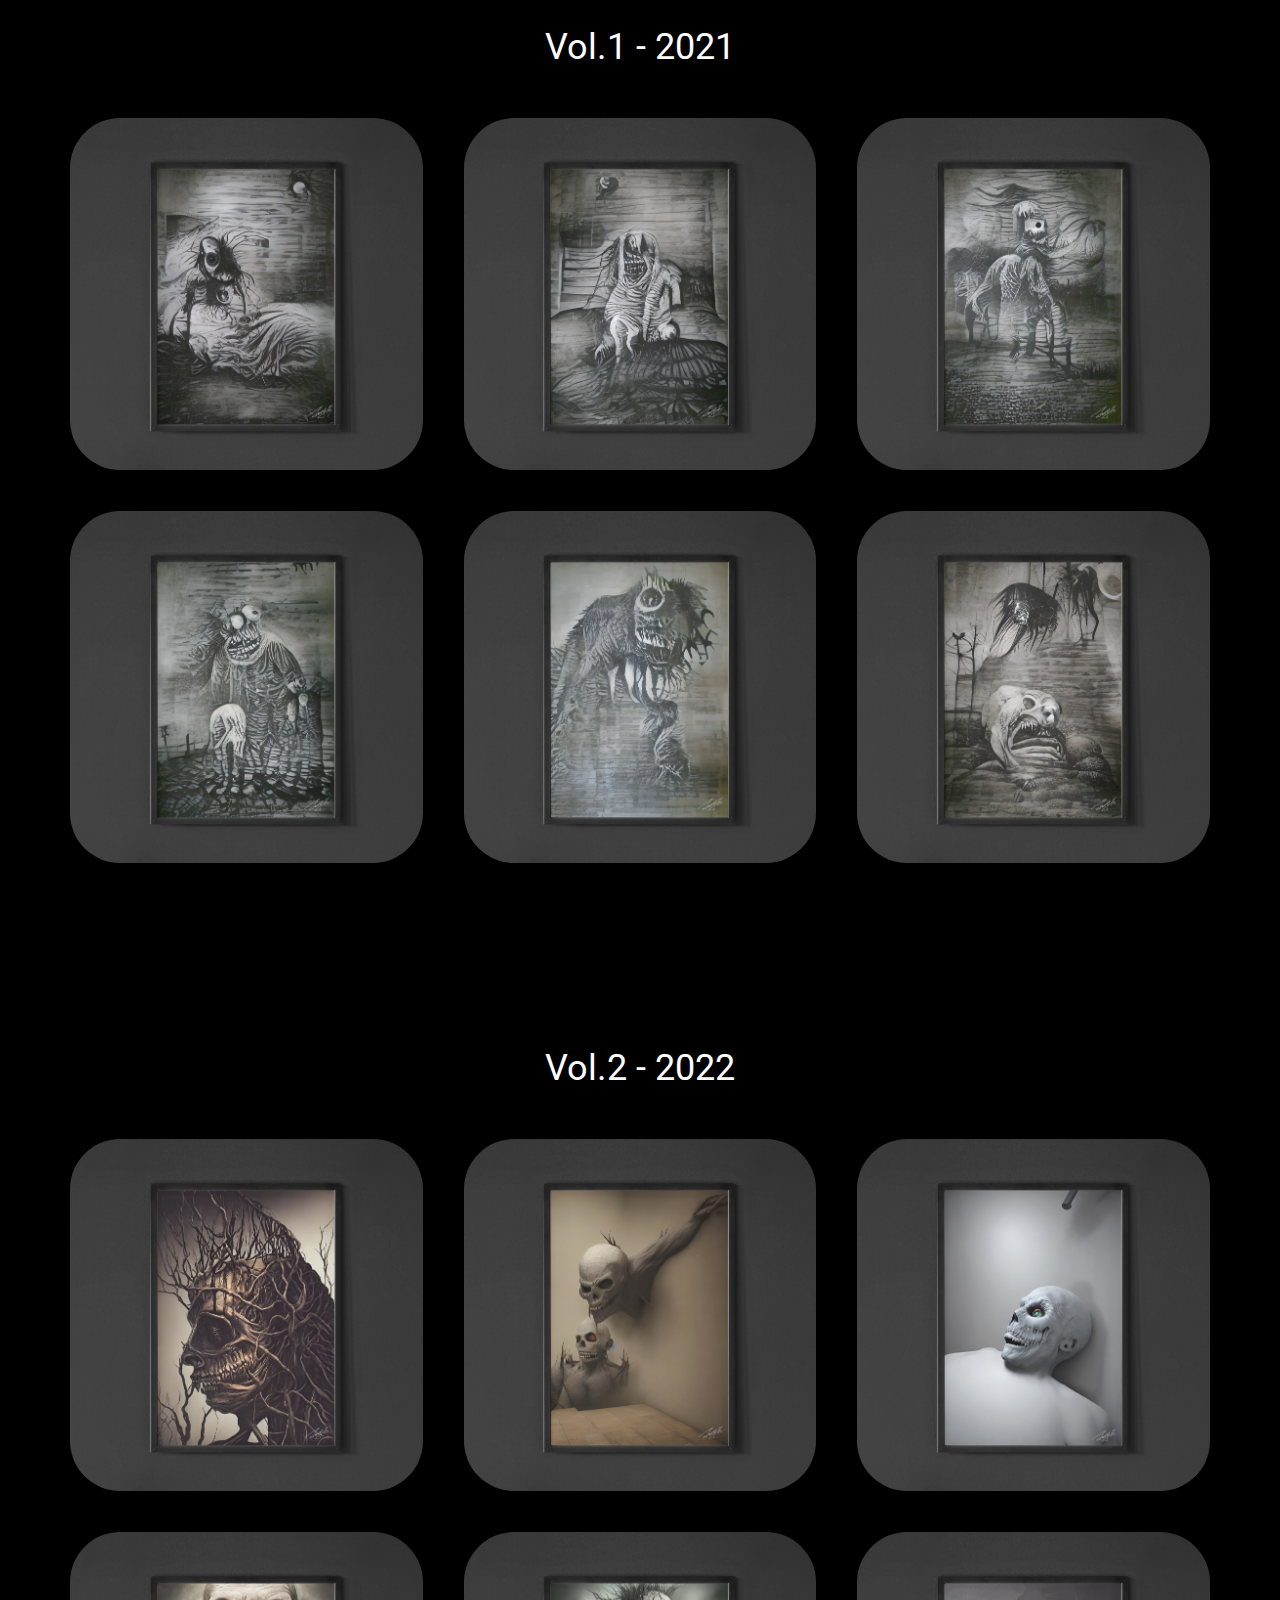
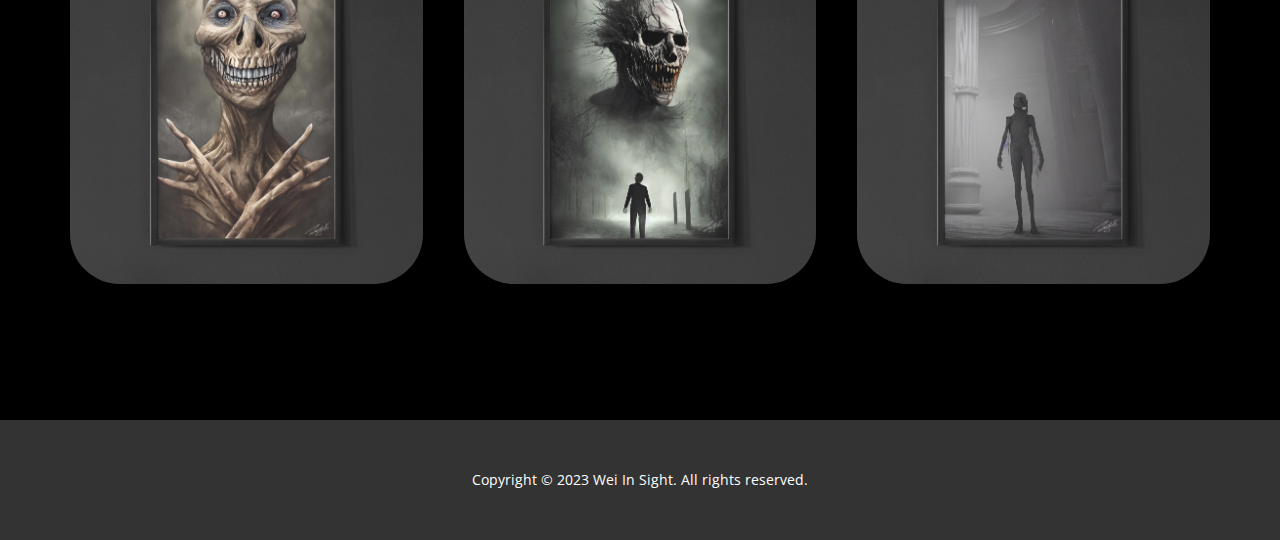
==== commit 1d79267f: "update" ====
--- a/index.html
+++ b/index.html
@@ -9,7 +9,7 @@
 <link rel="stylesheet" href="THE-NIGHTMARE-SERIES.css" media="screen">
     <script class="u-script" type="text/javascript" src="jquery.js" defer=""></script>
     <script class="u-script" type="text/javascript" src="nicepage.js" defer=""></script>
-    <meta name="generator" content="Nicepage 5.18.6, nicepage.com">
+    <meta name="generator" content="Nicepage 6.0.3, nicepage.com">
     <link id="u-theme-google-font" rel="stylesheet" href="https://fonts.googleapis.com/css?family=Roboto:100,100i,300,300i,400,400i,500,500i,700,700i,900,900i|Open+Sans:300,300i,400,400i,500,500i,600,600i,700,700i,800,800i">
     <link id="u-page-google-font" rel="stylesheet" href="https://fonts.googleapis.com/css?family=Merriweather:300,300i,400,400i,700,700i,900,900i|Ubuntu:300,300i,400,400i,500,500i,700,700i">
     
@@ -29,7 +29,7 @@
     <meta property="og:description" content="">
     <meta property="og:type" content="website">
   <meta data-intl-tel-input-cdn-path="intlTelInput/"></head>
-  <body data-home-page="THE-NIGHTMARE-SERIES.html" data-home-page-title="THE NIGHTMARE SERIES" data-path-to-root="./" class="u-body u-overlap u-xl-mode" data-lang="en"><header class="u-clearfix u-header u-header" id="sec-b750"><div class="u-clearfix u-sheet u-sheet-1">
+  <body data-home-page="THE-NIGHTMARE-SERIES.html" data-home-page-title="THE NIGHTMARE SERIES" data-path-to-root="./" data-include-products="false" class="u-body u-overlap u-xl-mode" data-lang="en"><header class="u-clearfix u-header u-header" id="sec-b750"><div class="u-clearfix u-sheet u-sheet-1">
         <nav class="u-align-left u-menu u-menu-hamburger u-offcanvas u-menu-1" data-responsive-from="XL">
           <div class="menu-collapse">
             <a class="u-button-style u-nav-link u-text-body-alt-color" href="#" style="padding: 4px 0px; font-size: calc(1em + 8px);">
@@ -61,9 +61,7 @@
         <h2 class="u-custom-font u-font-merriweather u-text u-text-default u-text-palette-2-base u-text-1">About the artist</h2>
         <div class="u-image u-image-circle u-image-1" alt="" data-image-width="500" data-image-height="500"></div>
         <h5 class="u-custom-font u-font-ubuntu u-text u-text-palette-2-base u-text-2">Wei Ho a.k.a Jacky Ho</h5>
-        <p class="u-align-justify u-text u-text-3"> An artist born and raised in Taiwan, who has been influenced by his American sci-fi movies and TV shows since age 5, his parents always wanted him to become a teacher, lawyer, or doctor, you name it. But this kid never followed the rules, which made his parents and teachers a headache sometimes.
-Years after, he became a fashion designer and also teaches at universities and colleges. At least he came with a textile engineer background; he is still an engineer, right?<br> Remember, he never followed the rules, as did his designs and artworks. He likes to combine a lot of different mediums with some science—his painting combined with fabric, coffee ground, 3D printing technology…etc., The most important thing is most of his artwork comes as a collection with a story behind it, and this is how it makes his art more interesting.&nbsp;
-        </p>
+        <p class="u-align-justify u-text u-text-3"> An artist born and raised in Taiwan, who has been influenced by his American sci-fi movies and TV shows since age 5, his parents always wanted him to become a teacher, lawyer, or doctor, you name it. But this kid never followed the rules, sometimes giving his parents and teachers a headache. Years later, he became a fashion designer and teaches at universities and colleges. At least he came with a textile engineer background; he is still an engineer, right? Remember, as did his designs and artworks, he never followed the rules. He likes to combine a lot of different mediums with some science—his painting combined with fabric, coﬀee ground, 3D printing technology…etc. Most importantly, most of his artwork comes as a collection with a story behind it, making it more interesting.</p>
         <div class="u-social-icons u-spacing-31 u-social-icons-1">
           <a class="u-social-url" title="Wei In Sight" target="_blank" href="https://www.weiinsight.com"><span class="u-file-icon u-icon u-social-facebook u-social-icon u-text-white u-icon-1"><img src="images/1006771-8f2b2438.png" alt=""></span>
           </a>
--- a/nicepage.css
+++ b/nicepage.css
@@ -1086,6 +1086,9 @@
 .u-btn-rectangle {
   border-radius: 0 !important;
 }
+.u-button-style {
+  transition-property: background-color, color, border-color;
+}
 .u-text a,
 .u-post-content a,
 .u-tab-item a,
@@ -2774,6 +2777,9 @@
   display: flex;
   align-items: center;
 }
+.u-input-row:first-child {
+  margin-top: 0 !important;
+}
 .u-input-row input {
   margin: 0;
   flex-shrink: 0;
@@ -2784,14 +2790,19 @@
   margin-left: 5px;
   margin-bottom: 0;
 }
-.u-form-input-layout-horizontal .u-form-radio-button-wrapper,
-.u-form-input-layout-horizontal .u-form-checkbox-group-wrapper {
+.u-form-radiobutton.u-form-input-layout-horizontal .u-form-radio-button-wrapper,
+.u-form-radiobutton.u-form-input-layout-horizontal .u-form-checkbox-group-wrapper,
+.u-form-checkbox-group.u-form-input-layout-horizontal .u-form-radio-button-wrapper,
+.u-form-checkbox-group.u-form-input-layout-horizontal .u-form-checkbox-group-wrapper {
   display: flex;
   align-items: center;
   flex-wrap: wrap;
 }
-.u-form-input-layout-horizontal .u-form-radio-button-wrapper .u-input-row,
-.u-form-input-layout-horizontal .u-form-checkbox-group-wrapper .u-input-row {
+.u-form-radiobutton.u-form-input-layout-horizontal .u-form-radio-button-wrapper .u-input-row,
+.u-form-radiobutton.u-form-input-layout-horizontal .u-form-checkbox-group-wrapper .u-input-row,
+.u-form-checkbox-group.u-form-input-layout-horizontal .u-form-radio-button-wrapper .u-input-row,
+.u-form-checkbox-group.u-form-input-layout-horizontal .u-form-checkbox-group-wrapper .u-input-row {
+  margin-top: 0;
   margin-right: 1em;
 }
 .u-form-rating .u-input-hidden {
@@ -2956,8 +2967,8 @@
   margin-right: 0;
 }
 .u-form {
-  --progress-spacing: 0;
-  --bar-size: 0;
+  --progress-spacing: 0px;
+  --bar-size: 0px;
   --bar-default-color: transparent;
   --bar-active-color: transparent;
   --step-icon-default-color: transparent;
@@ -2970,10 +2981,13 @@
   --step-text-done-color: transparent;
   --step-text-active-color: transparent;
   --step-icon-border-color: transparent;
-  --step-icon-border-width: 0;
-  --step-icon-border-radius: 0;
-  --step-icon-size: 0;
+  --step-icon-border-width: 0px;
+  --step-icon-border-radius: 0px;
+  --step-icon-size: 0px;
   
+}
+.u-form-progress-responsive {
+  --step-icon-size: 0px;
 }
 .u-form-progress-inner {
   display: flex;
@@ -3002,7 +3016,7 @@
 }
 .u-form-progress-bar {
   background-color: var(--bar-active-color);
-  transition: 0.2s;
+  transition: 0.5s;
   width: 0;
 }
 .u-form-progress-step {
@@ -3010,12 +3024,21 @@
   justify-content: center;
   align-items: center;
   z-index: 1;
+  margin-right: 7px;
+}
+.u-form-progress-step:last-child {
+  margin-right: 0;
+}
+.u-form-progress-responsive .u-form-progress-step {
+  display: none;
 }
 .u-form-progress-icon.u-icon {
   display: flex;
   align-items: center;
   justify-content: center;
   overflow: hidden;
+  transition: .5s;
+  counter-increment: step;
   background-color: var(--step-icon-default-color);
   border: var(--step-icon-border-width) solid var(--step-icon-border-color);
   border-radius: var(--step-icon-border-radius);
@@ -3032,11 +3055,16 @@
   width: auto !important;
 }
 .u-form-progress-icon.u-icon:empty:before {
-  counter-increment: step;
+  line-height: normal;
+}
+.u-form-progress-icon-text .u-form-progress-step .u-form-progress-icon.u-icon {
+  transform: none;
+}
+.u-form-progress-icon-text .u-form-progress-step .u-form-progress-icon.u-icon:empty:before {
   content: counter(step);
-  line-height: normal;
 }
 .u-form-progress-step.active .u-form-progress-icon {
+  transform: scale(2);
   background-color: var(--step-icon-active-color);
   color: var(--step-icon-text-active-color);
 }
@@ -3063,6 +3091,68 @@
 .u-form-progress-text-top .u-form-progress-inner {
   margin-bottom: 0;
   margin-top: 2em;
+}
+.u-progress-text-hidden .u-form-progress-inner {
+  margin-bottom: 0;
+}
+.u-progress-text-hidden .u-form-progress-text {
+  display: none !important;
+}
+@media (min-width: 1400px) {
+  .u-progress-text-hidden-xxl .u-form-progress-inner {
+    margin-bottom: 0;
+  }
+  .u-progress-text-hidden-xxl .u-form-progress-text {
+    display: none !important;
+  }
+}
+@media (min-width: 1200px) {
+  .u-xl-mode .u-progress-text-hidden-xl .u-form-progress-inner {
+    margin-bottom: 0;
+  }
+  .u-xl-mode .u-progress-text-hidden-xl .u-form-progress-text {
+    display: none !important;
+  }
+}
+@media (min-width: 1200px) and (max-width: 1399px) {
+  .u-xxl-mode .u-progress-text-hidden-xl .u-form-progress-inner {
+    margin-bottom: 0;
+  }
+  .u-xxl-mode .u-progress-text-hidden-xl .u-form-progress-text {
+    display: none !important;
+  }
+}
+@media (min-width: 992px) and (max-width: 1199px) {
+  .u-progress-text-hidden-lg .u-form-progress-inner {
+    margin-bottom: 0;
+  }
+  .u-progress-text-hidden-lg .u-form-progress-text {
+    display: none !important;
+  }
+}
+@media (min-width: 768px) and (max-width: 991px) {
+  .u-progress-text-hidden-md .u-form-progress-inner {
+    margin-bottom: 0;
+  }
+  .u-progress-text-hidden-md .u-form-progress-text {
+    display: none !important;
+  }
+}
+@media (min-width: 576px) and (max-width: 767px) {
+  .u-progress-text-hidden-sm .u-form-progress-inner {
+    margin-bottom: 0;
+  }
+  .u-progress-text-hidden-sm .u-form-progress-text {
+    display: none !important;
+  }
+}
+@media (max-width: 575px) {
+  .u-progress-text-hidden-xs .u-form-progress-inner {
+    margin-bottom: 0;
+  }
+  .u-progress-text-hidden-xs .u-form-progress-text {
+    display: none !important;
+  }
 }
 *,
 *:before,
@@ -3122,19 +3212,14 @@
 .u-textlink:active {
   color: inherit;
 }
+.u-spacing-100.u-language-layout-dropdown .u-language-url + .u-language-url,
+.u-form-checks-spacing-100 .u-form-checkbox-group .u-input-row,
+.u-form-radios-spacing-100 .u-form-radiobutton .u-input-row {
+  margin-top: 100px;
+}
 .u-spacing-100.u-countdown-item .u-countdown-counter,
 .u-text.u-spacing-100 li {
   margin-bottom: 100px;
-}
-.u-text.u-indent-100,
-.u-text.u-indent-100 ul,
-.u-text.u-indent-100 ol {
-  padding-left: 120px;
-}
-.u-form-vertical .u-label-left .u-spacing-100.u-field-label,
-.u-form-vertical .u-label-left .u-spacing-100.u-label,
-.u-rating-icons.u-spacing-100 > .u-form-rating-item {
-  margin-right: 100px;
 }
 .u-spacing-100.u-countdown-counter > div + div,
 .u-spacing-100.u-price-wrapper > div + div,
@@ -3142,33 +3227,37 @@
 .u-spacing-100 .u-social-url + .u-social-url {
   margin-left: 100px;
 }
-.u-spacing-100.u-language-layout-dropdown .u-language-url + .u-language-url {
-  margin-top: 100px;
-}
 .u-spacing-100.u-countdown-wrapper > div:not(.u-hidden) + div {
   margin-left: 50px;
+}
+.u-form-vertical .u-label-left .u-spacing-100.u-field-label,
+.u-form-vertical .u-label-left .u-spacing-100.u-label,
+.u-rating-icons.u-spacing-100 > .u-form-rating-item,
+.u-form-checks-spacing-100 .u-form-checkbox-group.u-form-input-layout-horizontal .u-input-row,
+.u-form-radios-spacing-100 .u-form-radiobutton.u-form-input-layout-horizontal .u-input-row {
+  margin-right: 100px;
+}
+blockquote.u-text.u-indent-100 {
+  padding-left: 100px;
+}
+.u-text.u-indent-100,
+.u-text.u-indent-100 ul,
+.u-text.u-indent-100 ol {
+  padding-left: 120px;
 }
 .u-spacing-100.u-search-icon,
 .u-spacing-100.u-gallery-nav,
 .u-spacing-100.u-carousel-control {
   padding: 100px;
 }
-blockquote.u-text.u-indent-100 {
-  padding-left: 100px;
+.u-spacing-99.u-language-layout-dropdown .u-language-url + .u-language-url,
+.u-form-checks-spacing-99 .u-form-checkbox-group .u-input-row,
+.u-form-radios-spacing-99 .u-form-radiobutton .u-input-row {
+  margin-top: 99px;
 }
 .u-spacing-99.u-countdown-item .u-countdown-counter,
 .u-text.u-spacing-99 li {
   margin-bottom: 99px;
-}
-.u-text.u-indent-99,
-.u-text.u-indent-99 ul,
-.u-text.u-indent-99 ol {
-  padding-left: 119px;
-}
-.u-form-vertical .u-label-left .u-spacing-99.u-field-label,
-.u-form-vertical .u-label-left .u-spacing-99.u-label,
-.u-rating-icons.u-spacing-99 > .u-form-rating-item {
-  margin-right: 99px;
 }
 .u-spacing-99.u-countdown-counter > div + div,
 .u-spacing-99.u-price-wrapper > div + div,
@@ -3176,33 +3265,37 @@
 .u-spacing-99 .u-social-url + .u-social-url {
   margin-left: 99px;
 }
-.u-spacing-99.u-language-layout-dropdown .u-language-url + .u-language-url {
-  margin-top: 99px;
-}
 .u-spacing-99.u-countdown-wrapper > div:not(.u-hidden) + div {
   margin-left: 49.5px;
+}
+.u-form-vertical .u-label-left .u-spacing-99.u-field-label,
+.u-form-vertical .u-label-left .u-spacing-99.u-label,
+.u-rating-icons.u-spacing-99 > .u-form-rating-item,
+.u-form-checks-spacing-99 .u-form-checkbox-group.u-form-input-layout-horizontal .u-input-row,
+.u-form-radios-spacing-99 .u-form-radiobutton.u-form-input-layout-horizontal .u-input-row {
+  margin-right: 99px;
+}
+blockquote.u-text.u-indent-99 {
+  padding-left: 99px;
+}
+.u-text.u-indent-99,
+.u-text.u-indent-99 ul,
+.u-text.u-indent-99 ol {
+  padding-left: 119px;
 }
 .u-spacing-99.u-search-icon,
 .u-spacing-99.u-gallery-nav,
 .u-spacing-99.u-carousel-control {
   padding: 99px;
 }
-blockquote.u-text.u-indent-99 {
-  padding-left: 99px;
+.u-spacing-98.u-language-layout-dropdown .u-language-url + .u-language-url,
+.u-form-checks-spacing-98 .u-form-checkbox-group .u-input-row,
+.u-form-radios-spacing-98 .u-form-radiobutton .u-input-row {
+  margin-top: 98px;
 }
 .u-spacing-98.u-countdown-item .u-countdown-counter,
 .u-text.u-spacing-98 li {
   margin-bottom: 98px;
-}
-.u-text.u-indent-98,
-.u-text.u-indent-98 ul,
-.u-text.u-indent-98 ol {
-  padding-left: 118px;
-}
-.u-form-vertical .u-label-left .u-spacing-98.u-field-label,
-.u-form-vertical .u-label-left .u-spacing-98.u-label,
-.u-rating-icons.u-spacing-98 > .u-form-rating-item {
-  margin-right: 98px;
 }
 .u-spacing-98.u-countdown-counter > div + div,
 .u-spacing-98.u-price-wrapper > div + div,
@@ -3210,33 +3303,37 @@
 .u-spacing-98 .u-social-url + .u-social-url {
   margin-left: 98px;
 }
-.u-spacing-98.u-language-layout-dropdown .u-language-url + .u-language-url {
-  margin-top: 98px;
-}
 .u-spacing-98.u-countdown-wrapper > div:not(.u-hidden) + div {
   margin-left: 49px;
+}
+.u-form-vertical .u-label-left .u-spacing-98.u-field-label,
+.u-form-vertical .u-label-left .u-spacing-98.u-label,
+.u-rating-icons.u-spacing-98 > .u-form-rating-item,
+.u-form-checks-spacing-98 .u-form-checkbox-group.u-form-input-layout-horizontal .u-input-row,
+.u-form-radios-spacing-98 .u-form-radiobutton.u-form-input-layout-horizontal .u-input-row {
+  margin-right: 98px;
+}
+blockquote.u-text.u-indent-98 {
+  padding-left: 98px;
+}
+.u-text.u-indent-98,
+.u-text.u-indent-98 ul,
+.u-text.u-indent-98 ol {
+  padding-left: 118px;
 }
 .u-spacing-98.u-search-icon,
 .u-spacing-98.u-gallery-nav,
 .u-spacing-98.u-carousel-control {
   padding: 98px;
 }
-blockquote.u-text.u-indent-98 {
-  padding-left: 98px;
+.u-spacing-97.u-language-layout-dropdown .u-language-url + .u-language-url,
+.u-form-checks-spacing-97 .u-form-checkbox-group .u-input-row,
+.u-form-radios-spacing-97 .u-form-radiobutton .u-input-row {
+  margin-top: 97px;
 }
 .u-spacing-97.u-countdown-item .u-countdown-counter,
 .u-text.u-spacing-97 li {
   margin-bottom: 97px;
-}
-.u-text.u-indent-97,
-.u-text.u-indent-97 ul,
-.u-text.u-indent-97 ol {
-  padding-left: 117px;
-}
-.u-form-vertical .u-label-left .u-spacing-97.u-field-label,
-.u-form-vertical .u-label-left .u-spacing-97.u-label,
-.u-rating-icons.u-spacing-97 > .u-form-rating-item {
-  margin-right: 97px;
 }
 .u-spacing-97.u-countdown-counter > div + div,
 .u-spacing-97.u-price-wrapper > div + div,
@@ -3244,33 +3341,37 @@
 .u-spacing-97 .u-social-url + .u-social-url {
   margin-left: 97px;
 }
-.u-spacing-97.u-language-layout-dropdown .u-language-url + .u-language-url {
-  margin-top: 97px;
-}
 .u-spacing-97.u-countdown-wrapper > div:not(.u-hidden) + div {
   margin-left: 48.5px;
+}
+.u-form-vertical .u-label-left .u-spacing-97.u-field-label,
+.u-form-vertical .u-label-left .u-spacing-97.u-label,
+.u-rating-icons.u-spacing-97 > .u-form-rating-item,
+.u-form-checks-spacing-97 .u-form-checkbox-group.u-form-input-layout-horizontal .u-input-row,
+.u-form-radios-spacing-97 .u-form-radiobutton.u-form-input-layout-horizontal .u-input-row {
+  margin-right: 97px;
+}
+blockquote.u-text.u-indent-97 {
+  padding-left: 97px;
+}
+.u-text.u-indent-97,
+.u-text.u-indent-97 ul,
+.u-text.u-indent-97 ol {
+  padding-left: 117px;
 }
 .u-spacing-97.u-search-icon,
 .u-spacing-97.u-gallery-nav,
 .u-spacing-97.u-carousel-control {
   padding: 97px;
 }
-blockquote.u-text.u-indent-97 {
-  padding-left: 97px;
+.u-spacing-96.u-language-layout-dropdown .u-language-url + .u-language-url,
+.u-form-checks-spacing-96 .u-form-checkbox-group .u-input-row,
+.u-form-radios-spacing-96 .u-form-radiobutton .u-input-row {
+  margin-top: 96px;
 }
 .u-spacing-96.u-countdown-item .u-countdown-counter,
 .u-text.u-spacing-96 li {
   margin-bottom: 96px;
-}
-.u-text.u-indent-96,
-.u-text.u-indent-96 ul,
-.u-text.u-indent-96 ol {
-  padding-left: 116px;
-}
-.u-form-vertical .u-label-left .u-spacing-96.u-field-label,
-.u-form-vertical .u-label-left .u-spacing-96.u-label,
-.u-rating-icons.u-spacing-96 > .u-form-rating-item {
-  margin-right: 96px;
 }
 .u-spacing-96.u-countdown-counter > div + div,
 .u-spacing-96.u-price-wrapper > div + div,
@@ -3278,33 +3379,37 @@
 .u-spacing-96 .u-social-url + .u-social-url {
   margin-left: 96px;
 }
-.u-spacing-96.u-language-layout-dropdown .u-language-url + .u-language-url {
-  margin-top: 96px;
-}
 .u-spacing-96.u-countdown-wrapper > div:not(.u-hidden) + div {
   margin-left: 48px;
+}
+.u-form-vertical .u-label-left .u-spacing-96.u-field-label,
+.u-form-vertical .u-label-left .u-spacing-96.u-label,
+.u-rating-icons.u-spacing-96 > .u-form-rating-item,
+.u-form-checks-spacing-96 .u-form-checkbox-group.u-form-input-layout-horizontal .u-input-row,
+.u-form-radios-spacing-96 .u-form-radiobutton.u-form-input-layout-horizontal .u-input-row {
+  margin-right: 96px;
+}
+blockquote.u-text.u-indent-96 {
+  padding-left: 96px;
+}
+.u-text.u-indent-96,
+.u-text.u-indent-96 ul,
+.u-text.u-indent-96 ol {
+  padding-left: 116px;
 }
 .u-spacing-96.u-search-icon,
 .u-spacing-96.u-gallery-nav,
 .u-spacing-96.u-carousel-control {
   padding: 96px;
 }
-blockquote.u-text.u-indent-96 {
-  padding-left: 96px;
+.u-spacing-95.u-language-layout-dropdown .u-language-url + .u-language-url,
+.u-form-checks-spacing-95 .u-form-checkbox-group .u-input-row,
+.u-form-radios-spacing-95 .u-form-radiobutton .u-input-row {
+  margin-top: 95px;
 }
 .u-spacing-95.u-countdown-item .u-countdown-counter,
 .u-text.u-spacing-95 li {
   margin-bottom: 95px;
-}
-.u-text.u-indent-95,
-.u-text.u-indent-95 ul,
-.u-text.u-indent-95 ol {
-  padding-left: 115px;
-}
-.u-form-vertical .u-label-left .u-spacing-95.u-field-label,
-.u-form-vertical .u-label-left .u-spacing-95.u-label,
-.u-rating-icons.u-spacing-95 > .u-form-rating-item {
-  margin-right: 95px;
 }
 .u-spacing-95.u-countdown-counter > div + div,
 .u-spacing-95.u-price-wrapper > div + div,
@@ -3312,33 +3417,37 @@
 .u-spacing-95 .u-social-url + .u-social-url {
   margin-left: 95px;
 }
-.u-spacing-95.u-language-layout-dropdown .u-language-url + .u-language-url {
-  margin-top: 95px;
-}
 .u-spacing-95.u-countdown-wrapper > div:not(.u-hidden) + div {
   margin-left: 47.5px;
+}
+.u-form-vertical .u-label-left .u-spacing-95.u-field-label,
+.u-form-vertical .u-label-left .u-spacing-95.u-label,
+.u-rating-icons.u-spacing-95 > .u-form-rating-item,
+.u-form-checks-spacing-95 .u-form-checkbox-group.u-form-input-layout-horizontal .u-input-row,
+.u-form-radios-spacing-95 .u-form-radiobutton.u-form-input-layout-horizontal .u-input-row {
+  margin-right: 95px;
+}
+blockquote.u-text.u-indent-95 {
+  padding-left: 95px;
+}
+.u-text.u-indent-95,
+.u-text.u-indent-95 ul,
+.u-text.u-indent-95 ol {
+  padding-left: 115px;
 }
 .u-spacing-95.u-search-icon,
 .u-spacing-95.u-gallery-nav,
 .u-spacing-95.u-carousel-control {
   padding: 95px;
 }
-blockquote.u-text.u-indent-95 {
-  padding-left: 95px;
+.u-spacing-94.u-language-layout-dropdown .u-language-url + .u-language-url,
+.u-form-checks-spacing-94 .u-form-checkbox-group .u-input-row,
+.u-form-radios-spacing-94 .u-form-radiobutton .u-input-row {
+  margin-top: 94px;
 }
 .u-spacing-94.u-countdown-item .u-countdown-counter,
 .u-text.u-spacing-94 li {
   margin-bottom: 94px;
-}
-.u-text.u-indent-94,
-.u-text.u-indent-94 ul,
-.u-text.u-indent-94 ol {
-  padding-left: 114px;
-}
-.u-form-vertical .u-label-left .u-spacing-94.u-field-label,
-.u-form-vertical .u-label-left .u-spacing-94.u-label,
-.u-rating-icons.u-spacing-94 > .u-form-rating-item {
-  margin-right: 94px;
 }
 .u-spacing-94.u-countdown-counter > div + div,
 .u-spacing-94.u-price-wrapper > div + div,
@@ -3346,33 +3455,37 @@
 .u-spacing-94 .u-social-url + .u-social-url {
   margin-left: 94px;
 }
-.u-spacing-94.u-language-layout-dropdown .u-language-url + .u-language-url {
-  margin-top: 94px;
-}
 .u-spacing-94.u-countdown-wrapper > div:not(.u-hidden) + div {
   margin-left: 47px;
+}
+.u-form-vertical .u-label-left .u-spacing-94.u-field-label,
+.u-form-vertical .u-label-left .u-spacing-94.u-label,
+.u-rating-icons.u-spacing-94 > .u-form-rating-item,
+.u-form-checks-spacing-94 .u-form-checkbox-group.u-form-input-layout-horizontal .u-input-row,
+.u-form-radios-spacing-94 .u-form-radiobutton.u-form-input-layout-horizontal .u-input-row {
+  margin-right: 94px;
+}
+blockquote.u-text.u-indent-94 {
+  padding-left: 94px;
+}
+.u-text.u-indent-94,
+.u-text.u-indent-94 ul,
+.u-text.u-indent-94 ol {
+  padding-left: 114px;
 }
 .u-spacing-94.u-search-icon,
 .u-spacing-94.u-gallery-nav,
 .u-spacing-94.u-carousel-control {
   padding: 94px;
 }
-blockquote.u-text.u-indent-94 {
-  padding-left: 94px;
+.u-spacing-93.u-language-layout-dropdown .u-language-url + .u-language-url,
+.u-form-checks-spacing-93 .u-form-checkbox-group .u-input-row,
+.u-form-radios-spacing-93 .u-form-radiobutton .u-input-row {
+  margin-top: 93px;
 }
 .u-spacing-93.u-countdown-item .u-countdown-counter,
 .u-text.u-spacing-93 li {
   margin-bottom: 93px;
-}
-.u-text.u-indent-93,
-.u-text.u-indent-93 ul,
-.u-text.u-indent-93 ol {
-  padding-left: 113px;
-}
-.u-form-vertical .u-label-left .u-spacing-93.u-field-label,
-.u-form-vertical .u-label-left .u-spacing-93.u-label,
-.u-rating-icons.u-spacing-93 > .u-form-rating-item {
-  margin-right: 93px;
 }
 .u-spacing-93.u-countdown-counter > div + div,
 .u-spacing-93.u-price-wrapper > div + div,
@@ -3380,33 +3493,37 @@
 .u-spacing-93 .u-social-url + .u-social-url {
   margin-left: 93px;
 }
-.u-spacing-93.u-language-layout-dropdown .u-language-url + .u-language-url {
-  margin-top: 93px;
-}
 .u-spacing-93.u-countdown-wrapper > div:not(.u-hidden) + div {
   margin-left: 46.5px;
+}
+.u-form-vertical .u-label-left .u-spacing-93.u-field-label,
+.u-form-vertical .u-label-left .u-spacing-93.u-label,
+.u-rating-icons.u-spacing-93 > .u-form-rating-item,
+.u-form-checks-spacing-93 .u-form-checkbox-group.u-form-input-layout-horizontal .u-input-row,
+.u-form-radios-spacing-93 .u-form-radiobutton.u-form-input-layout-horizontal .u-input-row {
+  margin-right: 93px;
+}
+blockquote.u-text.u-indent-93 {
+  padding-left: 93px;
+}
+.u-text.u-indent-93,
+.u-text.u-indent-93 ul,
+.u-text.u-indent-93 ol {
+  padding-left: 113px;
 }
 .u-spacing-93.u-search-icon,
 .u-spacing-93.u-gallery-nav,
 .u-spacing-93.u-carousel-control {
   padding: 93px;
 }
-blockquote.u-text.u-indent-93 {
-  padding-left: 93px;
+.u-spacing-92.u-language-layout-dropdown .u-language-url + .u-language-url,
+.u-form-checks-spacing-92 .u-form-checkbox-group .u-input-row,
+.u-form-radios-spacing-92 .u-form-radiobutton .u-input-row {
+  margin-top: 92px;
 }
 .u-spacing-92.u-countdown-item .u-countdown-counter,
 .u-text.u-spacing-92 li {
   margin-bottom: 92px;
-}
-.u-text.u-indent-92,
-.u-text.u-indent-92 ul,
-.u-text.u-indent-92 ol {
-  padding-left: 112px;
-}
-.u-form-vertical .u-label-left .u-spacing-92.u-field-label,
-.u-form-vertical .u-label-left .u-spacing-92.u-label,
-.u-rating-icons.u-spacing-92 > .u-form-rating-item {
-  margin-right: 92px;
 }
 .u-spacing-92.u-countdown-counter > div + div,
 .u-spacing-92.u-price-wrapper > div + div,
@@ -3414,33 +3531,37 @@
 .u-spacing-92 .u-social-url + .u-social-url {
   margin-left: 92px;
 }
-.u-spacing-92.u-language-layout-dropdown .u-language-url + .u-language-url {
-  margin-top: 92px;
-}
 .u-spacing-92.u-countdown-wrapper > div:not(.u-hidden) + div {
   margin-left: 46px;
+}
+.u-form-vertical .u-label-left .u-spacing-92.u-field-label,
+.u-form-vertical .u-label-left .u-spacing-92.u-label,
+.u-rating-icons.u-spacing-92 > .u-form-rating-item,
+.u-form-checks-spacing-92 .u-form-checkbox-group.u-form-input-layout-horizontal .u-input-row,
+.u-form-radios-spacing-92 .u-form-radiobutton.u-form-input-layout-horizontal .u-input-row {
+  margin-right: 92px;
+}
+blockquote.u-text.u-indent-92 {
+  padding-left: 92px;
+}
+.u-text.u-indent-92,
+.u-text.u-indent-92 ul,
+.u-text.u-indent-92 ol {
+  padding-left: 112px;
 }
 .u-spacing-92.u-search-icon,
 .u-spacing-92.u-gallery-nav,
 .u-spacing-92.u-carousel-control {
   padding: 92px;
 }
-blockquote.u-text.u-indent-92 {
-  padding-left: 92px;
+.u-spacing-91.u-language-layout-dropdown .u-language-url + .u-language-url,
+.u-form-checks-spacing-91 .u-form-checkbox-group .u-input-row,
+.u-form-radios-spacing-91 .u-form-radiobutton .u-input-row {
+  margin-top: 91px;
 }
 .u-spacing-91.u-countdown-item .u-countdown-counter,
 .u-text.u-spacing-91 li {
   margin-bottom: 91px;
-}
-.u-text.u-indent-91,
-.u-text.u-indent-91 ul,
-.u-text.u-indent-91 ol {
-  padding-left: 111px;
-}
-.u-form-vertical .u-label-left .u-spacing-91.u-field-label,
-.u-form-vertical .u-label-left .u-spacing-91.u-label,
-.u-rating-icons.u-spacing-91 > .u-form-rating-item {
-  margin-right: 91px;
 }
 .u-spacing-91.u-countdown-counter > div + div,
 .u-spacing-91.u-price-wrapper > div + div,
@@ -3448,33 +3569,37 @@
 .u-spacing-91 .u-social-url + .u-social-url {
   margin-left: 91px;
 }
-.u-spacing-91.u-language-layout-dropdown .u-language-url + .u-language-url {
-  margin-top: 91px;
-}
 .u-spacing-91.u-countdown-wrapper > div:not(.u-hidden) + div {
   margin-left: 45.5px;
+}
+.u-form-vertical .u-label-left .u-spacing-91.u-field-label,
+.u-form-vertical .u-label-left .u-spacing-91.u-label,
+.u-rating-icons.u-spacing-91 > .u-form-rating-item,
+.u-form-checks-spacing-91 .u-form-checkbox-group.u-form-input-layout-horizontal .u-input-row,
+.u-form-radios-spacing-91 .u-form-radiobutton.u-form-input-layout-horizontal .u-input-row {
+  margin-right: 91px;
+}
+blockquote.u-text.u-indent-91 {
+  padding-left: 91px;
+}
+.u-text.u-indent-91,
+.u-text.u-indent-91 ul,
+.u-text.u-indent-91 ol {
+  padding-left: 111px;
 }
 .u-spacing-91.u-search-icon,
 .u-spacing-91.u-gallery-nav,
 .u-spacing-91.u-carousel-control {
   padding: 91px;
 }
-blockquote.u-text.u-indent-91 {
-  padding-left: 91px;
+.u-spacing-90.u-language-layout-dropdown .u-language-url + .u-language-url,
+.u-form-checks-spacing-90 .u-form-checkbox-group .u-input-row,
+.u-form-radios-spacing-90 .u-form-radiobutton .u-input-row {
+  margin-top: 90px;
 }
 .u-spacing-90.u-countdown-item .u-countdown-counter,
 .u-text.u-spacing-90 li {
   margin-bottom: 90px;
-}
-.u-text.u-indent-90,
-.u-text.u-indent-90 ul,
-.u-text.u-indent-90 ol {
-  padding-left: 110px;
-}
-.u-form-vertical .u-label-left .u-spacing-90.u-field-label,
-.u-form-vertical .u-label-left .u-spacing-90.u-label,
-.u-rating-icons.u-spacing-90 > .u-form-rating-item {
-  margin-right: 90px;
 }
 .u-spacing-90.u-countdown-counter > div + div,
 .u-spacing-90.u-price-wrapper > div + div,
@@ -3482,33 +3607,37 @@
 .u-spacing-90 .u-social-url + .u-social-url {
   margin-left: 90px;
 }
-.u-spacing-90.u-language-layout-dropdown .u-language-url + .u-language-url {
-  margin-top: 90px;
-}
 .u-spacing-90.u-countdown-wrapper > div:not(.u-hidden) + div {
   margin-left: 45px;
+}
+.u-form-vertical .u-label-left .u-spacing-90.u-field-label,
+.u-form-vertical .u-label-left .u-spacing-90.u-label,
+.u-rating-icons.u-spacing-90 > .u-form-rating-item,
+.u-form-checks-spacing-90 .u-form-checkbox-group.u-form-input-layout-horizontal .u-input-row,
+.u-form-radios-spacing-90 .u-form-radiobutton.u-form-input-layout-horizontal .u-input-row {
+  margin-right: 90px;
+}
+blockquote.u-text.u-indent-90 {
+  padding-left: 90px;
+}
+.u-text.u-indent-90,
+.u-text.u-indent-90 ul,
+.u-text.u-indent-90 ol {
+  padding-left: 110px;
 }
 .u-spacing-90.u-search-icon,
 .u-spacing-90.u-gallery-nav,
 .u-spacing-90.u-carousel-control {
   padding: 90px;
 }
-blockquote.u-text.u-indent-90 {
-  padding-left: 90px;
+.u-spacing-89.u-language-layout-dropdown .u-language-url + .u-language-url,
+.u-form-checks-spacing-89 .u-form-checkbox-group .u-input-row,
+.u-form-radios-spacing-89 .u-form-radiobutton .u-input-row {
+  margin-top: 89px;
 }
 .u-spacing-89.u-countdown-item .u-countdown-counter,
 .u-text.u-spacing-89 li {
   margin-bottom: 89px;
-}
-.u-text.u-indent-89,
-.u-text.u-indent-89 ul,
-.u-text.u-indent-89 ol {
-  padding-left: 109px;
-}
-.u-form-vertical .u-label-left .u-spacing-89.u-field-label,
-.u-form-vertical .u-label-left .u-spacing-89.u-label,
-.u-rating-icons.u-spacing-89 > .u-form-rating-item {
-  margin-right: 89px;
 }
 .u-spacing-89.u-countdown-counter > div + div,
 .u-spacing-89.u-price-wrapper > div + div,
@@ -3516,33 +3645,37 @@
 .u-spacing-89 .u-social-url + .u-social-url {
   margin-left: 89px;
 }
-.u-spacing-89.u-language-layout-dropdown .u-language-url + .u-language-url {
-  margin-top: 89px;
-}
 .u-spacing-89.u-countdown-wrapper > div:not(.u-hidden) + div {
   margin-left: 44.5px;
+}
+.u-form-vertical .u-label-left .u-spacing-89.u-field-label,
+.u-form-vertical .u-label-left .u-spacing-89.u-label,
+.u-rating-icons.u-spacing-89 > .u-form-rating-item,
+.u-form-checks-spacing-89 .u-form-checkbox-group.u-form-input-layout-horizontal .u-input-row,
+.u-form-radios-spacing-89 .u-form-radiobutton.u-form-input-layout-horizontal .u-input-row {
+  margin-right: 89px;
+}
+blockquote.u-text.u-indent-89 {
+  padding-left: 89px;
+}
+.u-text.u-indent-89,
+.u-text.u-indent-89 ul,
+.u-text.u-indent-89 ol {
+  padding-left: 109px;
 }
 .u-spacing-89.u-search-icon,
 .u-spacing-89.u-gallery-nav,
 .u-spacing-89.u-carousel-control {
   padding: 89px;
 }
-blockquote.u-text.u-indent-89 {
-  padding-left: 89px;
+.u-spacing-88.u-language-layout-dropdown .u-language-url + .u-language-url,
+.u-form-checks-spacing-88 .u-form-checkbox-group .u-input-row,
+.u-form-radios-spacing-88 .u-form-radiobutton .u-input-row {
+  margin-top: 88px;
 }
 .u-spacing-88.u-countdown-item .u-countdown-counter,
 .u-text.u-spacing-88 li {
   margin-bottom: 88px;
-}
-.u-text.u-indent-88,
-.u-text.u-indent-88 ul,
-.u-text.u-indent-88 ol {
-  padding-left: 108px;
-}
-.u-form-vertical .u-label-left .u-spacing-88.u-field-label,
-.u-form-vertical .u-label-left .u-spacing-88.u-label,
-.u-rating-icons.u-spacing-88 > .u-form-rating-item {
-  margin-right: 88px;
 }
 .u-spacing-88.u-countdown-counter > div + div,
 .u-spacing-88.u-price-wrapper > div + div,
@@ -3550,33 +3683,37 @@
 .u-spacing-88 .u-social-url + .u-social-url {
   margin-left: 88px;
 }
-.u-spacing-88.u-language-layout-dropdown .u-language-url + .u-language-url {
-  margin-top: 88px;
-}
 .u-spacing-88.u-countdown-wrapper > div:not(.u-hidden) + div {
   margin-left: 44px;
+}
+.u-form-vertical .u-label-left .u-spacing-88.u-field-label,
+.u-form-vertical .u-label-left .u-spacing-88.u-label,
+.u-rating-icons.u-spacing-88 > .u-form-rating-item,
+.u-form-checks-spacing-88 .u-form-checkbox-group.u-form-input-layout-horizontal .u-input-row,
+.u-form-radios-spacing-88 .u-form-radiobutton.u-form-input-layout-horizontal .u-input-row {
+  margin-right: 88px;
+}
+blockquote.u-text.u-indent-88 {
+  padding-left: 88px;
+}
+.u-text.u-indent-88,
+.u-text.u-indent-88 ul,
+.u-text.u-indent-88 ol {
+  padding-left: 108px;
 }
 .u-spacing-88.u-search-icon,
 .u-spacing-88.u-gallery-nav,
 .u-spacing-88.u-carousel-control {
   padding: 88px;
 }
-blockquote.u-text.u-indent-88 {
-  padding-left: 88px;
+.u-spacing-87.u-language-layout-dropdown .u-language-url + .u-language-url,
+.u-form-checks-spacing-87 .u-form-checkbox-group .u-input-row,
+.u-form-radios-spacing-87 .u-form-radiobutton .u-input-row {
+  margin-top: 87px;
 }
 .u-spacing-87.u-countdown-item .u-countdown-counter,
 .u-text.u-spacing-87 li {
   margin-bottom: 87px;
-}
-.u-text.u-indent-87,
-.u-text.u-indent-87 ul,
-.u-text.u-indent-87 ol {
-  padding-left: 107px;
-}
-.u-form-vertical .u-label-left .u-spacing-87.u-field-label,
-.u-form-vertical .u-label-left .u-spacing-87.u-label,
-.u-rating-icons.u-spacing-87 > .u-form-rating-item {
-  margin-right: 87px;
 }
 .u-spacing-87.u-countdown-counter > div + div,
 .u-spacing-87.u-price-wrapper > div + div,
@@ -3584,33 +3721,37 @@
 .u-spacing-87 .u-social-url + .u-social-url {
   margin-left: 87px;
 }
-.u-spacing-87.u-language-layout-dropdown .u-language-url + .u-language-url {
-  margin-top: 87px;
-}
 .u-spacing-87.u-countdown-wrapper > div:not(.u-hidden) + div {
   margin-left: 43.5px;
+}
+.u-form-vertical .u-label-left .u-spacing-87.u-field-label,
+.u-form-vertical .u-label-left .u-spacing-87.u-label,
+.u-rating-icons.u-spacing-87 > .u-form-rating-item,
+.u-form-checks-spacing-87 .u-form-checkbox-group.u-form-input-layout-horizontal .u-input-row,
+.u-form-radios-spacing-87 .u-form-radiobutton.u-form-input-layout-horizontal .u-input-row {
+  margin-right: 87px;
+}
+blockquote.u-text.u-indent-87 {
+  padding-left: 87px;
+}
+.u-text.u-indent-87,
+.u-text.u-indent-87 ul,
+.u-text.u-indent-87 ol {
+  padding-left: 107px;
 }
 .u-spacing-87.u-search-icon,
 .u-spacing-87.u-gallery-nav,
 .u-spacing-87.u-carousel-control {
   padding: 87px;
 }
-blockquote.u-text.u-indent-87 {
-  padding-left: 87px;
+.u-spacing-86.u-language-layout-dropdown .u-language-url + .u-language-url,
+.u-form-checks-spacing-86 .u-form-checkbox-group .u-input-row,
+.u-form-radios-spacing-86 .u-form-radiobutton .u-input-row {
+  margin-top: 86px;
 }
 .u-spacing-86.u-countdown-item .u-countdown-counter,
 .u-text.u-spacing-86 li {
   margin-bottom: 86px;
-}
-.u-text.u-indent-86,
-.u-text.u-indent-86 ul,
-.u-text.u-indent-86 ol {
-  padding-left: 106px;
-}
-.u-form-vertical .u-label-left .u-spacing-86.u-field-label,
-.u-form-vertical .u-label-left .u-spacing-86.u-label,
-.u-rating-icons.u-spacing-86 > .u-form-rating-item {
-  margin-right: 86px;
 }
 .u-spacing-86.u-countdown-counter > div + div,
 .u-spacing-86.u-price-wrapper > div + div,
@@ -3618,33 +3759,37 @@
 .u-spacing-86 .u-social-url + .u-social-url {
   margin-left: 86px;
 }
-.u-spacing-86.u-language-layout-dropdown .u-language-url + .u-language-url {
-  margin-top: 86px;
-}
 .u-spacing-86.u-countdown-wrapper > div:not(.u-hidden) + div {
   margin-left: 43px;
+}
+.u-form-vertical .u-label-left .u-spacing-86.u-field-label,
+.u-form-vertical .u-label-left .u-spacing-86.u-label,
+.u-rating-icons.u-spacing-86 > .u-form-rating-item,
+.u-form-checks-spacing-86 .u-form-checkbox-group.u-form-input-layout-horizontal .u-input-row,
+.u-form-radios-spacing-86 .u-form-radiobutton.u-form-input-layout-horizontal .u-input-row {
+  margin-right: 86px;
+}
+blockquote.u-text.u-indent-86 {
+  padding-left: 86px;
+}
+.u-text.u-indent-86,
+.u-text.u-indent-86 ul,
+.u-text.u-indent-86 ol {
+  padding-left: 106px;
 }
 .u-spacing-86.u-search-icon,
 .u-spacing-86.u-gallery-nav,
 .u-spacing-86.u-carousel-control {
   padding: 86px;
 }
-blockquote.u-text.u-indent-86 {
-  padding-left: 86px;
+.u-spacing-85.u-language-layout-dropdown .u-language-url + .u-language-url,
+.u-form-checks-spacing-85 .u-form-checkbox-group .u-input-row,
+.u-form-radios-spacing-85 .u-form-radiobutton .u-input-row {
+  margin-top: 85px;
 }
 .u-spacing-85.u-countdown-item .u-countdown-counter,
 .u-text.u-spacing-85 li {
   margin-bottom: 85px;
-}
-.u-text.u-indent-85,
-.u-text.u-indent-85 ul,
-.u-text.u-indent-85 ol {
-  padding-left: 105px;
-}
-.u-form-vertical .u-label-left .u-spacing-85.u-field-label,
-.u-form-vertical .u-label-left .u-spacing-85.u-label,
-.u-rating-icons.u-spacing-85 > .u-form-rating-item {
-  margin-right: 85px;
 }
 .u-spacing-85.u-countdown-counter > div + div,
 .u-spacing-85.u-price-wrapper > div + div,
@@ -3652,33 +3797,37 @@
 .u-spacing-85 .u-social-url + .u-social-url {
   margin-left: 85px;
 }
-.u-spacing-85.u-language-layout-dropdown .u-language-url + .u-language-url {
-  margin-top: 85px;
-}
 .u-spacing-85.u-countdown-wrapper > div:not(.u-hidden) + div {
   margin-left: 42.5px;
+}
+.u-form-vertical .u-label-left .u-spacing-85.u-field-label,
+.u-form-vertical .u-label-left .u-spacing-85.u-label,
+.u-rating-icons.u-spacing-85 > .u-form-rating-item,
+.u-form-checks-spacing-85 .u-form-checkbox-group.u-form-input-layout-horizontal .u-input-row,
+.u-form-radios-spacing-85 .u-form-radiobutton.u-form-input-layout-horizontal .u-input-row {
+  margin-right: 85px;
+}
+blockquote.u-text.u-indent-85 {
+  padding-left: 85px;
+}
+.u-text.u-indent-85,
+.u-text.u-indent-85 ul,
+.u-text.u-indent-85 ol {
+  padding-left: 105px;
 }
 .u-spacing-85.u-search-icon,
 .u-spacing-85.u-gallery-nav,
 .u-spacing-85.u-carousel-control {
   padding: 85px;
 }
-blockquote.u-text.u-indent-85 {
-  padding-left: 85px;
+.u-spacing-84.u-language-layout-dropdown .u-language-url + .u-language-url,
+.u-form-checks-spacing-84 .u-form-checkbox-group .u-input-row,
+.u-form-radios-spacing-84 .u-form-radiobutton .u-input-row {
+  margin-top: 84px;
 }
 .u-spacing-84.u-countdown-item .u-countdown-counter,
 .u-text.u-spacing-84 li {
   margin-bottom: 84px;
-}
-.u-text.u-indent-84,
-.u-text.u-indent-84 ul,
-.u-text.u-indent-84 ol {
-  padding-left: 104px;
-}
-.u-form-vertical .u-label-left .u-spacing-84.u-field-label,
-.u-form-vertical .u-label-left .u-spacing-84.u-label,
-.u-rating-icons.u-spacing-84 > .u-form-rating-item {
-  margin-right: 84px;
 }
 .u-spacing-84.u-countdown-counter > div + div,
 .u-spacing-84.u-price-wrapper > div + div,
@@ -3686,33 +3835,37 @@
 .u-spacing-84 .u-social-url + .u-social-url {
   margin-left: 84px;
 }
-.u-spacing-84.u-language-layout-dropdown .u-language-url + .u-language-url {
-  margin-top: 84px;
-}
 .u-spacing-84.u-countdown-wrapper > div:not(.u-hidden) + div {
   margin-left: 42px;
+}
+.u-form-vertical .u-label-left .u-spacing-84.u-field-label,
+.u-form-vertical .u-label-left .u-spacing-84.u-label,
+.u-rating-icons.u-spacing-84 > .u-form-rating-item,
+.u-form-checks-spacing-84 .u-form-checkbox-group.u-form-input-layout-horizontal .u-input-row,
+.u-form-radios-spacing-84 .u-form-radiobutton.u-form-input-layout-horizontal .u-input-row {
+  margin-right: 84px;
+}
+blockquote.u-text.u-indent-84 {
+  padding-left: 84px;
+}
+.u-text.u-indent-84,
+.u-text.u-indent-84 ul,
+.u-text.u-indent-84 ol {
+  padding-left: 104px;
 }
 .u-spacing-84.u-search-icon,
 .u-spacing-84.u-gallery-nav,
 .u-spacing-84.u-carousel-control {
   padding: 84px;
 }
-blockquote.u-text.u-indent-84 {
-  padding-left: 84px;
+.u-spacing-83.u-language-layout-dropdown .u-language-url + .u-language-url,
+.u-form-checks-spacing-83 .u-form-checkbox-group .u-input-row,
+.u-form-radios-spacing-83 .u-form-radiobutton .u-input-row {
+  margin-top: 83px;
 }
 .u-spacing-83.u-countdown-item .u-countdown-counter,
 .u-text.u-spacing-83 li {
   margin-bottom: 83px;
-}
-.u-text.u-indent-83,
-.u-text.u-indent-83 ul,
-.u-text.u-indent-83 ol {
-  padding-left: 103px;
-}
-.u-form-vertical .u-label-left .u-spacing-83.u-field-label,
-.u-form-vertical .u-label-left .u-spacing-83.u-label,
-.u-rating-icons.u-spacing-83 > .u-form-rating-item {
-  margin-right: 83px;
 }
 .u-spacing-83.u-countdown-counter > div + div,
 .u-spacing-83.u-price-wrapper > div + div,
@@ -3720,33 +3873,37 @@
 .u-spacing-83 .u-social-url + .u-social-url {
   margin-left: 83px;
 }
-.u-spacing-83.u-language-layout-dropdown .u-language-url + .u-language-url {
-  margin-top: 83px;
-}
 .u-spacing-83.u-countdown-wrapper > div:not(.u-hidden) + div {
   margin-left: 41.5px;
+}
+.u-form-vertical .u-label-left .u-spacing-83.u-field-label,
+.u-form-vertical .u-label-left .u-spacing-83.u-label,
+.u-rating-icons.u-spacing-83 > .u-form-rating-item,
+.u-form-checks-spacing-83 .u-form-checkbox-group.u-form-input-layout-horizontal .u-input-row,
+.u-form-radios-spacing-83 .u-form-radiobutton.u-form-input-layout-horizontal .u-input-row {
+  margin-right: 83px;
+}
+blockquote.u-text.u-indent-83 {
+  padding-left: 83px;
+}
+.u-text.u-indent-83,
+.u-text.u-indent-83 ul,
+.u-text.u-indent-83 ol {
+  padding-left: 103px;
 }
 .u-spacing-83.u-search-icon,
 .u-spacing-83.u-gallery-nav,
 .u-spacing-83.u-carousel-control {
   padding: 83px;
 }
-blockquote.u-text.u-indent-83 {
-  padding-left: 83px;
+.u-spacing-82.u-language-layout-dropdown .u-language-url + .u-language-url,
+.u-form-checks-spacing-82 .u-form-checkbox-group .u-input-row,
+.u-form-radios-spacing-82 .u-form-radiobutton .u-input-row {
+  margin-top: 82px;
 }
 .u-spacing-82.u-countdown-item .u-countdown-counter,
 .u-text.u-spacing-82 li {
   margin-bottom: 82px;
-}
-.u-text.u-indent-82,
-.u-text.u-indent-82 ul,
-.u-text.u-indent-82 ol {
-  padding-left: 102px;
-}
-.u-form-vertical .u-label-left .u-spacing-82.u-field-label,
-.u-form-vertical .u-label-left .u-spacing-82.u-label,
-.u-rating-icons.u-spacing-82 > .u-form-rating-item {
-  margin-right: 82px;
 }
 .u-spacing-82.u-countdown-counter > div + div,
 .u-spacing-82.u-price-wrapper > div + div,
@@ -3754,33 +3911,37 @@
 .u-spacing-82 .u-social-url + .u-social-url {
   margin-left: 82px;
 }
-.u-spacing-82.u-language-layout-dropdown .u-language-url + .u-language-url {
-  margin-top: 82px;
-}
 .u-spacing-82.u-countdown-wrapper > div:not(.u-hidden) + div {
   margin-left: 41px;
+}
+.u-form-vertical .u-label-left .u-spacing-82.u-field-label,
+.u-form-vertical .u-label-left .u-spacing-82.u-label,
+.u-rating-icons.u-spacing-82 > .u-form-rating-item,
+.u-form-checks-spacing-82 .u-form-checkbox-group.u-form-input-layout-horizontal .u-input-row,
+.u-form-radios-spacing-82 .u-form-radiobutton.u-form-input-layout-horizontal .u-input-row {
+  margin-right: 82px;
+}
+blockquote.u-text.u-indent-82 {
+  padding-left: 82px;
+}
+.u-text.u-indent-82,
+.u-text.u-indent-82 ul,
+.u-text.u-indent-82 ol {
+  padding-left: 102px;
 }
 .u-spacing-82.u-search-icon,
 .u-spacing-82.u-gallery-nav,
 .u-spacing-82.u-carousel-control {
   padding: 82px;
 }
-blockquote.u-text.u-indent-82 {
-  padding-left: 82px;
+.u-spacing-81.u-language-layout-dropdown .u-language-url + .u-language-url,
+.u-form-checks-spacing-81 .u-form-checkbox-group .u-input-row,
+.u-form-radios-spacing-81 .u-form-radiobutton .u-input-row {
+  margin-top: 81px;
 }
 .u-spacing-81.u-countdown-item .u-countdown-counter,
 .u-text.u-spacing-81 li {
   margin-bottom: 81px;
-}
-.u-text.u-indent-81,
-.u-text.u-indent-81 ul,
-.u-text.u-indent-81 ol {
-  padding-left: 101px;
-}
-.u-form-vertical .u-label-left .u-spacing-81.u-field-label,
-.u-form-vertical .u-label-left .u-spacing-81.u-label,
-.u-rating-icons.u-spacing-81 > .u-form-rating-item {
-  margin-right: 81px;
 }
 .u-spacing-81.u-countdown-counter > div + div,
 .u-spacing-81.u-price-wrapper > div + div,
@@ -3788,33 +3949,37 @@
 .u-spacing-81 .u-social-url + .u-social-url {
   margin-left: 81px;
 }
-.u-spacing-81.u-language-layout-dropdown .u-language-url + .u-language-url {
-  margin-top: 81px;
-}
 .u-spacing-81.u-countdown-wrapper > div:not(.u-hidden) + div {
   margin-left: 40.5px;
+}
+.u-form-vertical .u-label-left .u-spacing-81.u-field-label,
+.u-form-vertical .u-label-left .u-spacing-81.u-label,
+.u-rating-icons.u-spacing-81 > .u-form-rating-item,
+.u-form-checks-spacing-81 .u-form-checkbox-group.u-form-input-layout-horizontal .u-input-row,
+.u-form-radios-spacing-81 .u-form-radiobutton.u-form-input-layout-horizontal .u-input-row {
+  margin-right: 81px;
+}
+blockquote.u-text.u-indent-81 {
+  padding-left: 81px;
+}
+.u-text.u-indent-81,
+.u-text.u-indent-81 ul,
+.u-text.u-indent-81 ol {
+  padding-left: 101px;
 }
 .u-spacing-81.u-search-icon,
 .u-spacing-81.u-gallery-nav,
 .u-spacing-81.u-carousel-control {
   padding: 81px;
 }
-blockquote.u-text.u-indent-81 {
-  padding-left: 81px;
+.u-spacing-80.u-language-layout-dropdown .u-language-url + .u-language-url,
+.u-form-checks-spacing-80 .u-form-checkbox-group .u-input-row,
+.u-form-radios-spacing-80 .u-form-radiobutton .u-input-row {
+  margin-top: 80px;
 }
 .u-spacing-80.u-countdown-item .u-countdown-counter,
 .u-text.u-spacing-80 li {
   margin-bottom: 80px;
-}
-.u-text.u-indent-80,
-.u-text.u-indent-80 ul,
-.u-text.u-indent-80 ol {
-  padding-left: 100px;
-}
-.u-form-vertical .u-label-left .u-spacing-80.u-field-label,
-.u-form-vertical .u-label-left .u-spacing-80.u-label,
-.u-rating-icons.u-spacing-80 > .u-form-rating-item {
-  margin-right: 80px;
 }
 .u-spacing-80.u-countdown-counter > div + div,
 .u-spacing-80.u-price-wrapper > div + div,
@@ -3822,33 +3987,37 @@
 .u-spacing-80 .u-social-url + .u-social-url {
   margin-left: 80px;
 }
-.u-spacing-80.u-language-layout-dropdown .u-language-url + .u-language-url {
-  margin-top: 80px;
-}
 .u-spacing-80.u-countdown-wrapper > div:not(.u-hidden) + div {
   margin-left: 40px;
+}
+.u-form-vertical .u-label-left .u-spacing-80.u-field-label,
+.u-form-vertical .u-label-left .u-spacing-80.u-label,
+.u-rating-icons.u-spacing-80 > .u-form-rating-item,
+.u-form-checks-spacing-80 .u-form-checkbox-group.u-form-input-layout-horizontal .u-input-row,
+.u-form-radios-spacing-80 .u-form-radiobutton.u-form-input-layout-horizontal .u-input-row {
+  margin-right: 80px;
+}
+blockquote.u-text.u-indent-80 {
+  padding-left: 80px;
+}
+.u-text.u-indent-80,
+.u-text.u-indent-80 ul,
+.u-text.u-indent-80 ol {
+  padding-left: 100px;
 }
 .u-spacing-80.u-search-icon,
 .u-spacing-80.u-gallery-nav,
 .u-spacing-80.u-carousel-control {
   padding: 80px;
 }
-blockquote.u-text.u-indent-80 {
-  padding-left: 80px;
+.u-spacing-79.u-language-layout-dropdown .u-language-url + .u-language-url,
+.u-form-checks-spacing-79 .u-form-checkbox-group .u-input-row,
+.u-form-radios-spacing-79 .u-form-radiobutton .u-input-row {
+  margin-top: 79px;
 }
 .u-spacing-79.u-countdown-item .u-countdown-counter,
 .u-text.u-spacing-79 li {
   margin-bottom: 79px;
-}
-.u-text.u-indent-79,
-.u-text.u-indent-79 ul,
-.u-text.u-indent-79 ol {
-  padding-left: 99px;
-}
-.u-form-vertical .u-label-left .u-spacing-79.u-field-label,
-.u-form-vertical .u-label-left .u-spacing-79.u-label,
-.u-rating-icons.u-spacing-79 > .u-form-rating-item {
-  margin-right: 79px;
 }
 .u-spacing-79.u-countdown-counter > div + div,
 .u-spacing-79.u-price-wrapper > div + div,
@@ -3856,33 +4025,37 @@
 .u-spacing-79 .u-social-url + .u-social-url {
   margin-left: 79px;
 }
-.u-spacing-79.u-language-layout-dropdown .u-language-url + .u-language-url {
-  margin-top: 79px;
-}
 .u-spacing-79.u-countdown-wrapper > div:not(.u-hidden) + div {
   margin-left: 39.5px;
+}
+.u-form-vertical .u-label-left .u-spacing-79.u-field-label,
+.u-form-vertical .u-label-left .u-spacing-79.u-label,
+.u-rating-icons.u-spacing-79 > .u-form-rating-item,
+.u-form-checks-spacing-79 .u-form-checkbox-group.u-form-input-layout-horizontal .u-input-row,
+.u-form-radios-spacing-79 .u-form-radiobutton.u-form-input-layout-horizontal .u-input-row {
+  margin-right: 79px;
+}
+blockquote.u-text.u-indent-79 {
+  padding-left: 79px;
+}
+.u-text.u-indent-79,
+.u-text.u-indent-79 ul,
+.u-text.u-indent-79 ol {
+  padding-left: 99px;
 }
 .u-spacing-79.u-search-icon,
 .u-spacing-79.u-gallery-nav,
 .u-spacing-79.u-carousel-control {
   padding: 79px;
 }
-blockquote.u-text.u-indent-79 {
-  padding-left: 79px;
+.u-spacing-78.u-language-layout-dropdown .u-language-url + .u-language-url,
+.u-form-checks-spacing-78 .u-form-checkbox-group .u-input-row,
+.u-form-radios-spacing-78 .u-form-radiobutton .u-input-row {
+  margin-top: 78px;
 }
 .u-spacing-78.u-countdown-item .u-countdown-counter,
 .u-text.u-spacing-78 li {
   margin-bottom: 78px;
-}
-.u-text.u-indent-78,
-.u-text.u-indent-78 ul,
-.u-text.u-indent-78 ol {
-  padding-left: 98px;
-}
-.u-form-vertical .u-label-left .u-spacing-78.u-field-label,
-.u-form-vertical .u-label-left .u-spacing-78.u-label,
-.u-rating-icons.u-spacing-78 > .u-form-rating-item {
-  margin-right: 78px;
 }
 .u-spacing-78.u-countdown-counter > div + div,
 .u-spacing-78.u-price-wrapper > div + div,
@@ -3890,33 +4063,37 @@
 .u-spacing-78 .u-social-url + .u-social-url {
   margin-left: 78px;
 }
-.u-spacing-78.u-language-layout-dropdown .u-language-url + .u-language-url {
-  margin-top: 78px;
-}
 .u-spacing-78.u-countdown-wrapper > div:not(.u-hidden) + div {
   margin-left: 39px;
+}
+.u-form-vertical .u-label-left .u-spacing-78.u-field-label,
+.u-form-vertical .u-label-left .u-spacing-78.u-label,
+.u-rating-icons.u-spacing-78 > .u-form-rating-item,
+.u-form-checks-spacing-78 .u-form-checkbox-group.u-form-input-layout-horizontal .u-input-row,
+.u-form-radios-spacing-78 .u-form-radiobutton.u-form-input-layout-horizontal .u-input-row {
+  margin-right: 78px;
+}
+blockquote.u-text.u-indent-78 {
+  padding-left: 78px;
+}
+.u-text.u-indent-78,
+.u-text.u-indent-78 ul,
+.u-text.u-indent-78 ol {
+  padding-left: 98px;
 }
 .u-spacing-78.u-search-icon,
 .u-spacing-78.u-gallery-nav,
 .u-spacing-78.u-carousel-control {
   padding: 78px;
 }
-blockquote.u-text.u-indent-78 {
-  padding-left: 78px;
+.u-spacing-77.u-language-layout-dropdown .u-language-url + .u-language-url,
+.u-form-checks-spacing-77 .u-form-checkbox-group .u-input-row,
+.u-form-radios-spacing-77 .u-form-radiobutton .u-input-row {
+  margin-top: 77px;
 }
 .u-spacing-77.u-countdown-item .u-countdown-counter,
 .u-text.u-spacing-77 li {
   margin-bottom: 77px;
-}
-.u-text.u-indent-77,
-.u-text.u-indent-77 ul,
-.u-text.u-indent-77 ol {
-  padding-left: 97px;
-}
-.u-form-vertical .u-label-left .u-spacing-77.u-field-label,
-.u-form-vertical .u-label-left .u-spacing-77.u-label,
-.u-rating-icons.u-spacing-77 > .u-form-rating-item {
-  margin-right: 77px;
 }
 .u-spacing-77.u-countdown-counter > div + div,
 .u-spacing-77.u-price-wrapper > div + div,
@@ -3924,33 +4101,37 @@
 .u-spacing-77 .u-social-url + .u-social-url {
   margin-left: 77px;
 }
-.u-spacing-77.u-language-layout-dropdown .u-language-url + .u-language-url {
-  margin-top: 77px;
-}
 .u-spacing-77.u-countdown-wrapper > div:not(.u-hidden) + div {
   margin-left: 38.5px;
+}
+.u-form-vertical .u-label-left .u-spacing-77.u-field-label,
+.u-form-vertical .u-label-left .u-spacing-77.u-label,
+.u-rating-icons.u-spacing-77 > .u-form-rating-item,
+.u-form-checks-spacing-77 .u-form-checkbox-group.u-form-input-layout-horizontal .u-input-row,
+.u-form-radios-spacing-77 .u-form-radiobutton.u-form-input-layout-horizontal .u-input-row {
+  margin-right: 77px;
+}
+blockquote.u-text.u-indent-77 {
+  padding-left: 77px;
+}
+.u-text.u-indent-77,
+.u-text.u-indent-77 ul,
+.u-text.u-indent-77 ol {
+  padding-left: 97px;
 }
 .u-spacing-77.u-search-icon,
 .u-spacing-77.u-gallery-nav,
 .u-spacing-77.u-carousel-control {
   padding: 77px;
 }
-blockquote.u-text.u-indent-77 {
-  padding-left: 77px;
+.u-spacing-76.u-language-layout-dropdown .u-language-url + .u-language-url,
+.u-form-checks-spacing-76 .u-form-checkbox-group .u-input-row,
+.u-form-radios-spacing-76 .u-form-radiobutton .u-input-row {
+  margin-top: 76px;
 }
 .u-spacing-76.u-countdown-item .u-countdown-counter,
 .u-text.u-spacing-76 li {
   margin-bottom: 76px;
-}
-.u-text.u-indent-76,
-.u-text.u-indent-76 ul,
-.u-text.u-indent-76 ol {
-  padding-left: 96px;
-}
-.u-form-vertical .u-label-left .u-spacing-76.u-field-label,
-.u-form-vertical .u-label-left .u-spacing-76.u-label,
-.u-rating-icons.u-spacing-76 > .u-form-rating-item {
-  margin-right: 76px;
 }
 .u-spacing-76.u-countdown-counter > div + div,
 .u-spacing-76.u-price-wrapper > div + div,
@@ -3958,33 +4139,37 @@
 .u-spacing-76 .u-social-url + .u-social-url {
   margin-left: 76px;
 }
-.u-spacing-76.u-language-layout-dropdown .u-language-url + .u-language-url {
-  margin-top: 76px;
-}
 .u-spacing-76.u-countdown-wrapper > div:not(.u-hidden) + div {
   margin-left: 38px;
+}
+.u-form-vertical .u-label-left .u-spacing-76.u-field-label,
+.u-form-vertical .u-label-left .u-spacing-76.u-label,
+.u-rating-icons.u-spacing-76 > .u-form-rating-item,
+.u-form-checks-spacing-76 .u-form-checkbox-group.u-form-input-layout-horizontal .u-input-row,
+.u-form-radios-spacing-76 .u-form-radiobutton.u-form-input-layout-horizontal .u-input-row {
+  margin-right: 76px;
+}
+blockquote.u-text.u-indent-76 {
+  padding-left: 76px;
+}
+.u-text.u-indent-76,
+.u-text.u-indent-76 ul,
+.u-text.u-indent-76 ol {
+  padding-left: 96px;
 }
 .u-spacing-76.u-search-icon,
 .u-spacing-76.u-gallery-nav,
 .u-spacing-76.u-carousel-control {
   padding: 76px;
 }
-blockquote.u-text.u-indent-76 {
-  padding-left: 76px;
+.u-spacing-75.u-language-layout-dropdown .u-language-url + .u-language-url,
+.u-form-checks-spacing-75 .u-form-checkbox-group .u-input-row,
+.u-form-radios-spacing-75 .u-form-radiobutton .u-input-row {
+  margin-top: 75px;
 }
 .u-spacing-75.u-countdown-item .u-countdown-counter,
 .u-text.u-spacing-75 li {
   margin-bottom: 75px;
-}
-.u-text.u-indent-75,
-.u-text.u-indent-75 ul,
-.u-text.u-indent-75 ol {
-  padding-left: 95px;
-}
-.u-form-vertical .u-label-left .u-spacing-75.u-field-label,
-.u-form-vertical .u-label-left .u-spacing-75.u-label,
-.u-rating-icons.u-spacing-75 > .u-form-rating-item {
-  margin-right: 75px;
 }
 .u-spacing-75.u-countdown-counter > div + div,
 .u-spacing-75.u-price-wrapper > div + div,
@@ -3992,33 +4177,37 @@
 .u-spacing-75 .u-social-url + .u-social-url {
   margin-left: 75px;
 }
-.u-spacing-75.u-language-layout-dropdown .u-language-url + .u-language-url {
-  margin-top: 75px;
-}
 .u-spacing-75.u-countdown-wrapper > div:not(.u-hidden) + div {
   margin-left: 37.5px;
+}
+.u-form-vertical .u-label-left .u-spacing-75.u-field-label,
+.u-form-vertical .u-label-left .u-spacing-75.u-label,
+.u-rating-icons.u-spacing-75 > .u-form-rating-item,
+.u-form-checks-spacing-75 .u-form-checkbox-group.u-form-input-layout-horizontal .u-input-row,
+.u-form-radios-spacing-75 .u-form-radiobutton.u-form-input-layout-horizontal .u-input-row {
+  margin-right: 75px;
+}
+blockquote.u-text.u-indent-75 {
+  padding-left: 75px;
+}
+.u-text.u-indent-75,
+.u-text.u-indent-75 ul,
+.u-text.u-indent-75 ol {
+  padding-left: 95px;
 }
 .u-spacing-75.u-search-icon,
 .u-spacing-75.u-gallery-nav,
 .u-spacing-75.u-carousel-control {
   padding: 75px;
 }
-blockquote.u-text.u-indent-75 {
-  padding-left: 75px;
+.u-spacing-74.u-language-layout-dropdown .u-language-url + .u-language-url,
+.u-form-checks-spacing-74 .u-form-checkbox-group .u-input-row,
+.u-form-radios-spacing-74 .u-form-radiobutton .u-input-row {
+  margin-top: 74px;
 }
 .u-spacing-74.u-countdown-item .u-countdown-counter,
 .u-text.u-spacing-74 li {
   margin-bottom: 74px;
-}
-.u-text.u-indent-74,
-.u-text.u-indent-74 ul,
-.u-text.u-indent-74 ol {
-  padding-left: 94px;
-}
-.u-form-vertical .u-label-left .u-spacing-74.u-field-label,
-.u-form-vertical .u-label-left .u-spacing-74.u-label,
-.u-rating-icons.u-spacing-74 > .u-form-rating-item {
-  margin-right: 74px;
 }
 .u-spacing-74.u-countdown-counter > div + div,
 .u-spacing-74.u-price-wrapper > div + div,
@@ -4026,33 +4215,37 @@
 .u-spacing-74 .u-social-url + .u-social-url {
   margin-left: 74px;
 }
-.u-spacing-74.u-language-layout-dropdown .u-language-url + .u-language-url {
-  margin-top: 74px;
-}
 .u-spacing-74.u-countdown-wrapper > div:not(.u-hidden) + div {
   margin-left: 37px;
+}
+.u-form-vertical .u-label-left .u-spacing-74.u-field-label,
+.u-form-vertical .u-label-left .u-spacing-74.u-label,
+.u-rating-icons.u-spacing-74 > .u-form-rating-item,
+.u-form-checks-spacing-74 .u-form-checkbox-group.u-form-input-layout-horizontal .u-input-row,
+.u-form-radios-spacing-74 .u-form-radiobutton.u-form-input-layout-horizontal .u-input-row {
+  margin-right: 74px;
+}
+blockquote.u-text.u-indent-74 {
+  padding-left: 74px;
+}
+.u-text.u-indent-74,
+.u-text.u-indent-74 ul,
+.u-text.u-indent-74 ol {
+  padding-left: 94px;
 }
 .u-spacing-74.u-search-icon,
 .u-spacing-74.u-gallery-nav,
 .u-spacing-74.u-carousel-control {
   padding: 74px;
 }
-blockquote.u-text.u-indent-74 {
-  padding-left: 74px;
+.u-spacing-73.u-language-layout-dropdown .u-language-url + .u-language-url,
+.u-form-checks-spacing-73 .u-form-checkbox-group .u-input-row,
+.u-form-radios-spacing-73 .u-form-radiobutton .u-input-row {
+  margin-top: 73px;
 }
 .u-spacing-73.u-countdown-item .u-countdown-counter,
 .u-text.u-spacing-73 li {
   margin-bottom: 73px;
-}
-.u-text.u-indent-73,
-.u-text.u-indent-73 ul,
-.u-text.u-indent-73 ol {
-  padding-left: 93px;
-}
-.u-form-vertical .u-label-left .u-spacing-73.u-field-label,
-.u-form-vertical .u-label-left .u-spacing-73.u-label,
-.u-rating-icons.u-spacing-73 > .u-form-rating-item {
-  margin-right: 73px;
 }
 .u-spacing-73.u-countdown-counter > div + div,
 .u-spacing-73.u-price-wrapper > div + div,
@@ -4060,33 +4253,37 @@
 .u-spacing-73 .u-social-url + .u-social-url {
   margin-left: 73px;
 }
-.u-spacing-73.u-language-layout-dropdown .u-language-url + .u-language-url {
-  margin-top: 73px;
-}
 .u-spacing-73.u-countdown-wrapper > div:not(.u-hidden) + div {
   margin-left: 36.5px;
+}
+.u-form-vertical .u-label-left .u-spacing-73.u-field-label,
+.u-form-vertical .u-label-left .u-spacing-73.u-label,
+.u-rating-icons.u-spacing-73 > .u-form-rating-item,
+.u-form-checks-spacing-73 .u-form-checkbox-group.u-form-input-layout-horizontal .u-input-row,
+.u-form-radios-spacing-73 .u-form-radiobutton.u-form-input-layout-horizontal .u-input-row {
+  margin-right: 73px;
+}
+blockquote.u-text.u-indent-73 {
+  padding-left: 73px;
+}
+.u-text.u-indent-73,
+.u-text.u-indent-73 ul,
+.u-text.u-indent-73 ol {
+  padding-left: 93px;
 }
 .u-spacing-73.u-search-icon,
 .u-spacing-73.u-gallery-nav,
 .u-spacing-73.u-carousel-control {
   padding: 73px;
 }
-blockquote.u-text.u-indent-73 {
-  padding-left: 73px;
+.u-spacing-72.u-language-layout-dropdown .u-language-url + .u-language-url,
+.u-form-checks-spacing-72 .u-form-checkbox-group .u-input-row,
+.u-form-radios-spacing-72 .u-form-radiobutton .u-input-row {
+  margin-top: 72px;
 }
 .u-spacing-72.u-countdown-item .u-countdown-counter,
 .u-text.u-spacing-72 li {
   margin-bottom: 72px;
-}
-.u-text.u-indent-72,
-.u-text.u-indent-72 ul,
-.u-text.u-indent-72 ol {
-  padding-left: 92px;
-}
-.u-form-vertical .u-label-left .u-spacing-72.u-field-label,
-.u-form-vertical .u-label-left .u-spacing-72.u-label,
-.u-rating-icons.u-spacing-72 > .u-form-rating-item {
-  margin-right: 72px;
 }
 .u-spacing-72.u-countdown-counter > div + div,
 .u-spacing-72.u-price-wrapper > div + div,
@@ -4094,33 +4291,37 @@
 .u-spacing-72 .u-social-url + .u-social-url {
   margin-left: 72px;
 }
-.u-spacing-72.u-language-layout-dropdown .u-language-url + .u-language-url {
-  margin-top: 72px;
-}
 .u-spacing-72.u-countdown-wrapper > div:not(.u-hidden) + div {
   margin-left: 36px;
+}
+.u-form-vertical .u-label-left .u-spacing-72.u-field-label,
+.u-form-vertical .u-label-left .u-spacing-72.u-label,
+.u-rating-icons.u-spacing-72 > .u-form-rating-item,
+.u-form-checks-spacing-72 .u-form-checkbox-group.u-form-input-layout-horizontal .u-input-row,
+.u-form-radios-spacing-72 .u-form-radiobutton.u-form-input-layout-horizontal .u-input-row {
+  margin-right: 72px;
+}
+blockquote.u-text.u-indent-72 {
+  padding-left: 72px;
+}
+.u-text.u-indent-72,
+.u-text.u-indent-72 ul,
+.u-text.u-indent-72 ol {
+  padding-left: 92px;
 }
 .u-spacing-72.u-search-icon,
 .u-spacing-72.u-gallery-nav,
 .u-spacing-72.u-carousel-control {
   padding: 72px;
 }
-blockquote.u-text.u-indent-72 {
-  padding-left: 72px;
+.u-spacing-71.u-language-layout-dropdown .u-language-url + .u-language-url,
+.u-form-checks-spacing-71 .u-form-checkbox-group .u-input-row,
+.u-form-radios-spacing-71 .u-form-radiobutton .u-input-row {
+  margin-top: 71px;
 }
 .u-spacing-71.u-countdown-item .u-countdown-counter,
 .u-text.u-spacing-71 li {
   margin-bottom: 71px;
-}
-.u-text.u-indent-71,
-.u-text.u-indent-71 ul,
-.u-text.u-indent-71 ol {
-  padding-left: 91px;
-}
-.u-form-vertical .u-label-left .u-spacing-71.u-field-label,
-.u-form-vertical .u-label-left .u-spacing-71.u-label,
-.u-rating-icons.u-spacing-71 > .u-form-rating-item {
-  margin-right: 71px;
 }
 .u-spacing-71.u-countdown-counter > div + div,
 .u-spacing-71.u-price-wrapper > div + div,
@@ -4128,33 +4329,37 @@
 .u-spacing-71 .u-social-url + .u-social-url {
   margin-left: 71px;
 }
-.u-spacing-71.u-language-layout-dropdown .u-language-url + .u-language-url {
-  margin-top: 71px;
-}
 .u-spacing-71.u-countdown-wrapper > div:not(.u-hidden) + div {
   margin-left: 35.5px;
+}
+.u-form-vertical .u-label-left .u-spacing-71.u-field-label,
+.u-form-vertical .u-label-left .u-spacing-71.u-label,
+.u-rating-icons.u-spacing-71 > .u-form-rating-item,
+.u-form-checks-spacing-71 .u-form-checkbox-group.u-form-input-layout-horizontal .u-input-row,
+.u-form-radios-spacing-71 .u-form-radiobutton.u-form-input-layout-horizontal .u-input-row {
+  margin-right: 71px;
+}
+blockquote.u-text.u-indent-71 {
+  padding-left: 71px;
+}
+.u-text.u-indent-71,
+.u-text.u-indent-71 ul,
+.u-text.u-indent-71 ol {
+  padding-left: 91px;
 }
 .u-spacing-71.u-search-icon,
 .u-spacing-71.u-gallery-nav,
 .u-spacing-71.u-carousel-control {
   padding: 71px;
 }
-blockquote.u-text.u-indent-71 {
-  padding-left: 71px;
+.u-spacing-70.u-language-layout-dropdown .u-language-url + .u-language-url,
+.u-form-checks-spacing-70 .u-form-checkbox-group .u-input-row,
+.u-form-radios-spacing-70 .u-form-radiobutton .u-input-row {
+  margin-top: 70px;
 }
 .u-spacing-70.u-countdown-item .u-countdown-counter,
 .u-text.u-spacing-70 li {
   margin-bottom: 70px;
-}
-.u-text.u-indent-70,
-.u-text.u-indent-70 ul,
-.u-text.u-indent-70 ol {
-  padding-left: 90px;
-}
-.u-form-vertical .u-label-left .u-spacing-70.u-field-label,
-.u-form-vertical .u-label-left .u-spacing-70.u-label,
-.u-rating-icons.u-spacing-70 > .u-form-rating-item {
-  margin-right: 70px;
 }
 .u-spacing-70.u-countdown-counter > div + div,
 .u-spacing-70.u-price-wrapper > div + div,
@@ -4162,33 +4367,37 @@
 .u-spacing-70 .u-social-url + .u-social-url {
   margin-left: 70px;
 }
-.u-spacing-70.u-language-layout-dropdown .u-language-url + .u-language-url {
-  margin-top: 70px;
-}
 .u-spacing-70.u-countdown-wrapper > div:not(.u-hidden) + div {
   margin-left: 35px;
+}
+.u-form-vertical .u-label-left .u-spacing-70.u-field-label,
+.u-form-vertical .u-label-left .u-spacing-70.u-label,
+.u-rating-icons.u-spacing-70 > .u-form-rating-item,
+.u-form-checks-spacing-70 .u-form-checkbox-group.u-form-input-layout-horizontal .u-input-row,
+.u-form-radios-spacing-70 .u-form-radiobutton.u-form-input-layout-horizontal .u-input-row {
+  margin-right: 70px;
+}
+blockquote.u-text.u-indent-70 {
+  padding-left: 70px;
+}
+.u-text.u-indent-70,
+.u-text.u-indent-70 ul,
+.u-text.u-indent-70 ol {
+  padding-left: 90px;
 }
 .u-spacing-70.u-search-icon,
 .u-spacing-70.u-gallery-nav,
 .u-spacing-70.u-carousel-control {
   padding: 70px;
 }
-blockquote.u-text.u-indent-70 {
-  padding-left: 70px;
+.u-spacing-69.u-language-layout-dropdown .u-language-url + .u-language-url,
+.u-form-checks-spacing-69 .u-form-checkbox-group .u-input-row,
+.u-form-radios-spacing-69 .u-form-radiobutton .u-input-row {
+  margin-top: 69px;
 }
 .u-spacing-69.u-countdown-item .u-countdown-counter,
 .u-text.u-spacing-69 li {
   margin-bottom: 69px;
-}
-.u-text.u-indent-69,
-.u-text.u-indent-69 ul,
-.u-text.u-indent-69 ol {
-  padding-left: 89px;
-}
-.u-form-vertical .u-label-left .u-spacing-69.u-field-label,
-.u-form-vertical .u-label-left .u-spacing-69.u-label,
-.u-rating-icons.u-spacing-69 > .u-form-rating-item {
-  margin-right: 69px;
 }
 .u-spacing-69.u-countdown-counter > div + div,
 .u-spacing-69.u-price-wrapper > div + div,
@@ -4196,33 +4405,37 @@
 .u-spacing-69 .u-social-url + .u-social-url {
   margin-left: 69px;
 }
-.u-spacing-69.u-language-layout-dropdown .u-language-url + .u-language-url {
-  margin-top: 69px;
-}
 .u-spacing-69.u-countdown-wrapper > div:not(.u-hidden) + div {
   margin-left: 34.5px;
+}
+.u-form-vertical .u-label-left .u-spacing-69.u-field-label,
+.u-form-vertical .u-label-left .u-spacing-69.u-label,
+.u-rating-icons.u-spacing-69 > .u-form-rating-item,
+.u-form-checks-spacing-69 .u-form-checkbox-group.u-form-input-layout-horizontal .u-input-row,
+.u-form-radios-spacing-69 .u-form-radiobutton.u-form-input-layout-horizontal .u-input-row {
+  margin-right: 69px;
+}
+blockquote.u-text.u-indent-69 {
+  padding-left: 69px;
+}
+.u-text.u-indent-69,
+.u-text.u-indent-69 ul,
+.u-text.u-indent-69 ol {
+  padding-left: 89px;
 }
 .u-spacing-69.u-search-icon,
 .u-spacing-69.u-gallery-nav,
 .u-spacing-69.u-carousel-control {
   padding: 69px;
 }
-blockquote.u-text.u-indent-69 {
-  padding-left: 69px;
+.u-spacing-68.u-language-layout-dropdown .u-language-url + .u-language-url,
+.u-form-checks-spacing-68 .u-form-checkbox-group .u-input-row,
+.u-form-radios-spacing-68 .u-form-radiobutton .u-input-row {
+  margin-top: 68px;
 }
 .u-spacing-68.u-countdown-item .u-countdown-counter,
 .u-text.u-spacing-68 li {
   margin-bottom: 68px;
-}
-.u-text.u-indent-68,
-.u-text.u-indent-68 ul,
-.u-text.u-indent-68 ol {
-  padding-left: 88px;
-}
-.u-form-vertical .u-label-left .u-spacing-68.u-field-label,
-.u-form-vertical .u-label-left .u-spacing-68.u-label,
-.u-rating-icons.u-spacing-68 > .u-form-rating-item {
-  margin-right: 68px;
 }
 .u-spacing-68.u-countdown-counter > div + div,
 .u-spacing-68.u-price-wrapper > div + div,
@@ -4230,33 +4443,37 @@
 .u-spacing-68 .u-social-url + .u-social-url {
   margin-left: 68px;
 }
-.u-spacing-68.u-language-layout-dropdown .u-language-url + .u-language-url {
-  margin-top: 68px;
-}
 .u-spacing-68.u-countdown-wrapper > div:not(.u-hidden) + div {
   margin-left: 34px;
+}
+.u-form-vertical .u-label-left .u-spacing-68.u-field-label,
+.u-form-vertical .u-label-left .u-spacing-68.u-label,
+.u-rating-icons.u-spacing-68 > .u-form-rating-item,
+.u-form-checks-spacing-68 .u-form-checkbox-group.u-form-input-layout-horizontal .u-input-row,
+.u-form-radios-spacing-68 .u-form-radiobutton.u-form-input-layout-horizontal .u-input-row {
+  margin-right: 68px;
+}
+blockquote.u-text.u-indent-68 {
+  padding-left: 68px;
+}
+.u-text.u-indent-68,
+.u-text.u-indent-68 ul,
+.u-text.u-indent-68 ol {
+  padding-left: 88px;
 }
 .u-spacing-68.u-search-icon,
 .u-spacing-68.u-gallery-nav,
 .u-spacing-68.u-carousel-control {
   padding: 68px;
 }
-blockquote.u-text.u-indent-68 {
-  padding-left: 68px;
+.u-spacing-67.u-language-layout-dropdown .u-language-url + .u-language-url,
+.u-form-checks-spacing-67 .u-form-checkbox-group .u-input-row,
+.u-form-radios-spacing-67 .u-form-radiobutton .u-input-row {
+  margin-top: 67px;
 }
 .u-spacing-67.u-countdown-item .u-countdown-counter,
 .u-text.u-spacing-67 li {
   margin-bottom: 67px;
-}
-.u-text.u-indent-67,
-.u-text.u-indent-67 ul,
-.u-text.u-indent-67 ol {
-  padding-left: 87px;
-}
-.u-form-vertical .u-label-left .u-spacing-67.u-field-label,
-.u-form-vertical .u-label-left .u-spacing-67.u-label,
-.u-rating-icons.u-spacing-67 > .u-form-rating-item {
-  margin-right: 67px;
 }
 .u-spacing-67.u-countdown-counter > div + div,
 .u-spacing-67.u-price-wrapper > div + div,
@@ -4264,33 +4481,37 @@
 .u-spacing-67 .u-social-url + .u-social-url {
   margin-left: 67px;
 }
-.u-spacing-67.u-language-layout-dropdown .u-language-url + .u-language-url {
-  margin-top: 67px;
-}
 .u-spacing-67.u-countdown-wrapper > div:not(.u-hidden) + div {
   margin-left: 33.5px;
+}
+.u-form-vertical .u-label-left .u-spacing-67.u-field-label,
+.u-form-vertical .u-label-left .u-spacing-67.u-label,
+.u-rating-icons.u-spacing-67 > .u-form-rating-item,
+.u-form-checks-spacing-67 .u-form-checkbox-group.u-form-input-layout-horizontal .u-input-row,
+.u-form-radios-spacing-67 .u-form-radiobutton.u-form-input-layout-horizontal .u-input-row {
+  margin-right: 67px;
+}
+blockquote.u-text.u-indent-67 {
+  padding-left: 67px;
+}
+.u-text.u-indent-67,
+.u-text.u-indent-67 ul,
+.u-text.u-indent-67 ol {
+  padding-left: 87px;
 }
 .u-spacing-67.u-search-icon,
 .u-spacing-67.u-gallery-nav,
 .u-spacing-67.u-carousel-control {
   padding: 67px;
 }
-blockquote.u-text.u-indent-67 {
-  padding-left: 67px;
+.u-spacing-66.u-language-layout-dropdown .u-language-url + .u-language-url,
+.u-form-checks-spacing-66 .u-form-checkbox-group .u-input-row,
+.u-form-radios-spacing-66 .u-form-radiobutton .u-input-row {
+  margin-top: 66px;
 }
 .u-spacing-66.u-countdown-item .u-countdown-counter,
 .u-text.u-spacing-66 li {
   margin-bottom: 66px;
-}
-.u-text.u-indent-66,
-.u-text.u-indent-66 ul,
-.u-text.u-indent-66 ol {
-  padding-left: 86px;
-}
-.u-form-vertical .u-label-left .u-spacing-66.u-field-label,
-.u-form-vertical .u-label-left .u-spacing-66.u-label,
-.u-rating-icons.u-spacing-66 > .u-form-rating-item {
-  margin-right: 66px;
 }
 .u-spacing-66.u-countdown-counter > div + div,
 .u-spacing-66.u-price-wrapper > div + div,
@@ -4298,33 +4519,37 @@
 .u-spacing-66 .u-social-url + .u-social-url {
   margin-left: 66px;
 }
-.u-spacing-66.u-language-layout-dropdown .u-language-url + .u-language-url {
-  margin-top: 66px;
-}
 .u-spacing-66.u-countdown-wrapper > div:not(.u-hidden) + div {
   margin-left: 33px;
+}
+.u-form-vertical .u-label-left .u-spacing-66.u-field-label,
+.u-form-vertical .u-label-left .u-spacing-66.u-label,
+.u-rating-icons.u-spacing-66 > .u-form-rating-item,
+.u-form-checks-spacing-66 .u-form-checkbox-group.u-form-input-layout-horizontal .u-input-row,
+.u-form-radios-spacing-66 .u-form-radiobutton.u-form-input-layout-horizontal .u-input-row {
+  margin-right: 66px;
+}
+blockquote.u-text.u-indent-66 {
+  padding-left: 66px;
+}
+.u-text.u-indent-66,
+.u-text.u-indent-66 ul,
+.u-text.u-indent-66 ol {
+  padding-left: 86px;
 }
 .u-spacing-66.u-search-icon,
 .u-spacing-66.u-gallery-nav,
 .u-spacing-66.u-carousel-control {
   padding: 66px;
 }
-blockquote.u-text.u-indent-66 {
-  padding-left: 66px;
+.u-spacing-65.u-language-layout-dropdown .u-language-url + .u-language-url,
+.u-form-checks-spacing-65 .u-form-checkbox-group .u-input-row,
+.u-form-radios-spacing-65 .u-form-radiobutton .u-input-row {
+  margin-top: 65px;
 }
 .u-spacing-65.u-countdown-item .u-countdown-counter,
 .u-text.u-spacing-65 li {
   margin-bottom: 65px;
-}
-.u-text.u-indent-65,
-.u-text.u-indent-65 ul,
-.u-text.u-indent-65 ol {
-  padding-left: 85px;
-}
-.u-form-vertical .u-label-left .u-spacing-65.u-field-label,
-.u-form-vertical .u-label-left .u-spacing-65.u-label,
-.u-rating-icons.u-spacing-65 > .u-form-rating-item {
-  margin-right: 65px;
 }
 .u-spacing-65.u-countdown-counter > div + div,
 .u-spacing-65.u-price-wrapper > div + div,
@@ -4332,33 +4557,37 @@
 .u-spacing-65 .u-social-url + .u-social-url {
   margin-left: 65px;
 }
-.u-spacing-65.u-language-layout-dropdown .u-language-url + .u-language-url {
-  margin-top: 65px;
-}
 .u-spacing-65.u-countdown-wrapper > div:not(.u-hidden) + div {
   margin-left: 32.5px;
+}
+.u-form-vertical .u-label-left .u-spacing-65.u-field-label,
+.u-form-vertical .u-label-left .u-spacing-65.u-label,
+.u-rating-icons.u-spacing-65 > .u-form-rating-item,
+.u-form-checks-spacing-65 .u-form-checkbox-group.u-form-input-layout-horizontal .u-input-row,
+.u-form-radios-spacing-65 .u-form-radiobutton.u-form-input-layout-horizontal .u-input-row {
+  margin-right: 65px;
+}
+blockquote.u-text.u-indent-65 {
+  padding-left: 65px;
+}
+.u-text.u-indent-65,
+.u-text.u-indent-65 ul,
+.u-text.u-indent-65 ol {
+  padding-left: 85px;
 }
 .u-spacing-65.u-search-icon,
 .u-spacing-65.u-gallery-nav,
 .u-spacing-65.u-carousel-control {
   padding: 65px;
 }
-blockquote.u-text.u-indent-65 {
-  padding-left: 65px;
+.u-spacing-64.u-language-layout-dropdown .u-language-url + .u-language-url,
+.u-form-checks-spacing-64 .u-form-checkbox-group .u-input-row,
+.u-form-radios-spacing-64 .u-form-radiobutton .u-input-row {
+  margin-top: 64px;
 }
 .u-spacing-64.u-countdown-item .u-countdown-counter,
 .u-text.u-spacing-64 li {
   margin-bottom: 64px;
-}
-.u-text.u-indent-64,
-.u-text.u-indent-64 ul,
-.u-text.u-indent-64 ol {
-  padding-left: 84px;
-}
-.u-form-vertical .u-label-left .u-spacing-64.u-field-label,
-.u-form-vertical .u-label-left .u-spacing-64.u-label,
-.u-rating-icons.u-spacing-64 > .u-form-rating-item {
-  margin-right: 64px;
 }
 .u-spacing-64.u-countdown-counter > div + div,
 .u-spacing-64.u-price-wrapper > div + div,
@@ -4366,33 +4595,37 @@
 .u-spacing-64 .u-social-url + .u-social-url {
   margin-left: 64px;
 }
-.u-spacing-64.u-language-layout-dropdown .u-language-url + .u-language-url {
-  margin-top: 64px;
-}
 .u-spacing-64.u-countdown-wrapper > div:not(.u-hidden) + div {
   margin-left: 32px;
+}
+.u-form-vertical .u-label-left .u-spacing-64.u-field-label,
+.u-form-vertical .u-label-left .u-spacing-64.u-label,
+.u-rating-icons.u-spacing-64 > .u-form-rating-item,
+.u-form-checks-spacing-64 .u-form-checkbox-group.u-form-input-layout-horizontal .u-input-row,
+.u-form-radios-spacing-64 .u-form-radiobutton.u-form-input-layout-horizontal .u-input-row {
+  margin-right: 64px;
+}
+blockquote.u-text.u-indent-64 {
+  padding-left: 64px;
+}
+.u-text.u-indent-64,
+.u-text.u-indent-64 ul,
+.u-text.u-indent-64 ol {
+  padding-left: 84px;
 }
 .u-spacing-64.u-search-icon,
 .u-spacing-64.u-gallery-nav,
 .u-spacing-64.u-carousel-control {
   padding: 64px;
 }
-blockquote.u-text.u-indent-64 {
-  padding-left: 64px;
+.u-spacing-63.u-language-layout-dropdown .u-language-url + .u-language-url,
+.u-form-checks-spacing-63 .u-form-checkbox-group .u-input-row,
+.u-form-radios-spacing-63 .u-form-radiobutton .u-input-row {
+  margin-top: 63px;
 }
 .u-spacing-63.u-countdown-item .u-countdown-counter,
 .u-text.u-spacing-63 li {
   margin-bottom: 63px;
-}
-.u-text.u-indent-63,
-.u-text.u-indent-63 ul,
-.u-text.u-indent-63 ol {
-  padding-left: 83px;
-}
-.u-form-vertical .u-label-left .u-spacing-63.u-field-label,
-.u-form-vertical .u-label-left .u-spacing-63.u-label,
-.u-rating-icons.u-spacing-63 > .u-form-rating-item {
-  margin-right: 63px;
 }
 .u-spacing-63.u-countdown-counter > div + div,
 .u-spacing-63.u-price-wrapper > div + div,
@@ -4400,33 +4633,37 @@
 .u-spacing-63 .u-social-url + .u-social-url {
   margin-left: 63px;
 }
-.u-spacing-63.u-language-layout-dropdown .u-language-url + .u-language-url {
-  margin-top: 63px;
-}
 .u-spacing-63.u-countdown-wrapper > div:not(.u-hidden) + div {
   margin-left: 31.5px;
+}
+.u-form-vertical .u-label-left .u-spacing-63.u-field-label,
+.u-form-vertical .u-label-left .u-spacing-63.u-label,
+.u-rating-icons.u-spacing-63 > .u-form-rating-item,
+.u-form-checks-spacing-63 .u-form-checkbox-group.u-form-input-layout-horizontal .u-input-row,
+.u-form-radios-spacing-63 .u-form-radiobutton.u-form-input-layout-horizontal .u-input-row {
+  margin-right: 63px;
+}
+blockquote.u-text.u-indent-63 {
+  padding-left: 63px;
+}
+.u-text.u-indent-63,
+.u-text.u-indent-63 ul,
+.u-text.u-indent-63 ol {
+  padding-left: 83px;
 }
 .u-spacing-63.u-search-icon,
 .u-spacing-63.u-gallery-nav,
 .u-spacing-63.u-carousel-control {
   padding: 63px;
 }
-blockquote.u-text.u-indent-63 {
-  padding-left: 63px;
+.u-spacing-62.u-language-layout-dropdown .u-language-url + .u-language-url,
+.u-form-checks-spacing-62 .u-form-checkbox-group .u-input-row,
+.u-form-radios-spacing-62 .u-form-radiobutton .u-input-row {
+  margin-top: 62px;
 }
 .u-spacing-62.u-countdown-item .u-countdown-counter,
 .u-text.u-spacing-62 li {
   margin-bottom: 62px;
-}
-.u-text.u-indent-62,
-.u-text.u-indent-62 ul,
-.u-text.u-indent-62 ol {
-  padding-left: 82px;
-}
-.u-form-vertical .u-label-left .u-spacing-62.u-field-label,
-.u-form-vertical .u-label-left .u-spacing-62.u-label,
-.u-rating-icons.u-spacing-62 > .u-form-rating-item {
-  margin-right: 62px;
 }
 .u-spacing-62.u-countdown-counter > div + div,
 .u-spacing-62.u-price-wrapper > div + div,
@@ -4434,33 +4671,37 @@
 .u-spacing-62 .u-social-url + .u-social-url {
   margin-left: 62px;
 }
-.u-spacing-62.u-language-layout-dropdown .u-language-url + .u-language-url {
-  margin-top: 62px;
-}
 .u-spacing-62.u-countdown-wrapper > div:not(.u-hidden) + div {
   margin-left: 31px;
+}
+.u-form-vertical .u-label-left .u-spacing-62.u-field-label,
+.u-form-vertical .u-label-left .u-spacing-62.u-label,
+.u-rating-icons.u-spacing-62 > .u-form-rating-item,
+.u-form-checks-spacing-62 .u-form-checkbox-group.u-form-input-layout-horizontal .u-input-row,
+.u-form-radios-spacing-62 .u-form-radiobutton.u-form-input-layout-horizontal .u-input-row {
+  margin-right: 62px;
+}
+blockquote.u-text.u-indent-62 {
+  padding-left: 62px;
+}
+.u-text.u-indent-62,
+.u-text.u-indent-62 ul,
+.u-text.u-indent-62 ol {
+  padding-left: 82px;
 }
 .u-spacing-62.u-search-icon,
 .u-spacing-62.u-gallery-nav,
 .u-spacing-62.u-carousel-control {
   padding: 62px;
 }
-blockquote.u-text.u-indent-62 {
-  padding-left: 62px;
+.u-spacing-61.u-language-layout-dropdown .u-language-url + .u-language-url,
+.u-form-checks-spacing-61 .u-form-checkbox-group .u-input-row,
+.u-form-radios-spacing-61 .u-form-radiobutton .u-input-row {
+  margin-top: 61px;
 }
 .u-spacing-61.u-countdown-item .u-countdown-counter,
 .u-text.u-spacing-61 li {
   margin-bottom: 61px;
-}
-.u-text.u-indent-61,
-.u-text.u-indent-61 ul,
-.u-text.u-indent-61 ol {
-  padding-left: 81px;
-}
-.u-form-vertical .u-label-left .u-spacing-61.u-field-label,
-.u-form-vertical .u-label-left .u-spacing-61.u-label,
-.u-rating-icons.u-spacing-61 > .u-form-rating-item {
-  margin-right: 61px;
 }
 .u-spacing-61.u-countdown-counter > div + div,
 .u-spacing-61.u-price-wrapper > div + div,
@@ -4468,33 +4709,37 @@
 .u-spacing-61 .u-social-url + .u-social-url {
   margin-left: 61px;
 }
-.u-spacing-61.u-language-layout-dropdown .u-language-url + .u-language-url {
-  margin-top: 61px;
-}
 .u-spacing-61.u-countdown-wrapper > div:not(.u-hidden) + div {
   margin-left: 30.5px;
+}
+.u-form-vertical .u-label-left .u-spacing-61.u-field-label,
+.u-form-vertical .u-label-left .u-spacing-61.u-label,
+.u-rating-icons.u-spacing-61 > .u-form-rating-item,
+.u-form-checks-spacing-61 .u-form-checkbox-group.u-form-input-layout-horizontal .u-input-row,
+.u-form-radios-spacing-61 .u-form-radiobutton.u-form-input-layout-horizontal .u-input-row {
+  margin-right: 61px;
+}
+blockquote.u-text.u-indent-61 {
+  padding-left: 61px;
+}
+.u-text.u-indent-61,
+.u-text.u-indent-61 ul,
+.u-text.u-indent-61 ol {
+  padding-left: 81px;
 }
 .u-spacing-61.u-search-icon,
 .u-spacing-61.u-gallery-nav,
 .u-spacing-61.u-carousel-control {
   padding: 61px;
 }
-blockquote.u-text.u-indent-61 {
-  padding-left: 61px;
+.u-spacing-60.u-language-layout-dropdown .u-language-url + .u-language-url,
+.u-form-checks-spacing-60 .u-form-checkbox-group .u-input-row,
+.u-form-radios-spacing-60 .u-form-radiobutton .u-input-row {
+  margin-top: 60px;
 }
 .u-spacing-60.u-countdown-item .u-countdown-counter,
 .u-text.u-spacing-60 li {
   margin-bottom: 60px;
-}
-.u-text.u-indent-60,
-.u-text.u-indent-60 ul,
-.u-text.u-indent-60 ol {
-  padding-left: 80px;
-}
-.u-form-vertical .u-label-left .u-spacing-60.u-field-label,
-.u-form-vertical .u-label-left .u-spacing-60.u-label,
-.u-rating-icons.u-spacing-60 > .u-form-rating-item {
-  margin-right: 60px;
 }
 .u-spacing-60.u-countdown-counter > div + div,
 .u-spacing-60.u-price-wrapper > div + div,
@@ -4502,33 +4747,37 @@
 .u-spacing-60 .u-social-url + .u-social-url {
   margin-left: 60px;
 }
-.u-spacing-60.u-language-layout-dropdown .u-language-url + .u-language-url {
-  margin-top: 60px;
-}
 .u-spacing-60.u-countdown-wrapper > div:not(.u-hidden) + div {
   margin-left: 30px;
+}
+.u-form-vertical .u-label-left .u-spacing-60.u-field-label,
+.u-form-vertical .u-label-left .u-spacing-60.u-label,
+.u-rating-icons.u-spacing-60 > .u-form-rating-item,
+.u-form-checks-spacing-60 .u-form-checkbox-group.u-form-input-layout-horizontal .u-input-row,
+.u-form-radios-spacing-60 .u-form-radiobutton.u-form-input-layout-horizontal .u-input-row {
+  margin-right: 60px;
+}
+blockquote.u-text.u-indent-60 {
+  padding-left: 60px;
+}
+.u-text.u-indent-60,
+.u-text.u-indent-60 ul,
+.u-text.u-indent-60 ol {
+  padding-left: 80px;
 }
 .u-spacing-60.u-search-icon,
 .u-spacing-60.u-gallery-nav,
 .u-spacing-60.u-carousel-control {
   padding: 60px;
 }
-blockquote.u-text.u-indent-60 {
-  padding-left: 60px;
+.u-spacing-59.u-language-layout-dropdown .u-language-url + .u-language-url,
+.u-form-checks-spacing-59 .u-form-checkbox-group .u-input-row,
+.u-form-radios-spacing-59 .u-form-radiobutton .u-input-row {
+  margin-top: 59px;
 }
 .u-spacing-59.u-countdown-item .u-countdown-counter,
 .u-text.u-spacing-59 li {
   margin-bottom: 59px;
-}
-.u-text.u-indent-59,
-.u-text.u-indent-59 ul,
-.u-text.u-indent-59 ol {
-  padding-left: 79px;
-}
-.u-form-vertical .u-label-left .u-spacing-59.u-field-label,
-.u-form-vertical .u-label-left .u-spacing-59.u-label,
-.u-rating-icons.u-spacing-59 > .u-form-rating-item {
-  margin-right: 59px;
 }
 .u-spacing-59.u-countdown-counter > div + div,
 .u-spacing-59.u-price-wrapper > div + div,
@@ -4536,33 +4785,37 @@
 .u-spacing-59 .u-social-url + .u-social-url {
   margin-left: 59px;
 }
-.u-spacing-59.u-language-layout-dropdown .u-language-url + .u-language-url {
-  margin-top: 59px;
-}
 .u-spacing-59.u-countdown-wrapper > div:not(.u-hidden) + div {
   margin-left: 29.5px;
+}
+.u-form-vertical .u-label-left .u-spacing-59.u-field-label,
+.u-form-vertical .u-label-left .u-spacing-59.u-label,
+.u-rating-icons.u-spacing-59 > .u-form-rating-item,
+.u-form-checks-spacing-59 .u-form-checkbox-group.u-form-input-layout-horizontal .u-input-row,
+.u-form-radios-spacing-59 .u-form-radiobutton.u-form-input-layout-horizontal .u-input-row {
+  margin-right: 59px;
+}
+blockquote.u-text.u-indent-59 {
+  padding-left: 59px;
+}
+.u-text.u-indent-59,
+.u-text.u-indent-59 ul,
+.u-text.u-indent-59 ol {
+  padding-left: 79px;
 }
 .u-spacing-59.u-search-icon,
 .u-spacing-59.u-gallery-nav,
 .u-spacing-59.u-carousel-control {
   padding: 59px;
 }
-blockquote.u-text.u-indent-59 {
-  padding-left: 59px;
+.u-spacing-58.u-language-layout-dropdown .u-language-url + .u-language-url,
+.u-form-checks-spacing-58 .u-form-checkbox-group .u-input-row,
+.u-form-radios-spacing-58 .u-form-radiobutton .u-input-row {
+  margin-top: 58px;
 }
 .u-spacing-58.u-countdown-item .u-countdown-counter,
 .u-text.u-spacing-58 li {
   margin-bottom: 58px;
-}
-.u-text.u-indent-58,
-.u-text.u-indent-58 ul,
-.u-text.u-indent-58 ol {
-  padding-left: 78px;
-}
-.u-form-vertical .u-label-left .u-spacing-58.u-field-label,
-.u-form-vertical .u-label-left .u-spacing-58.u-label,
-.u-rating-icons.u-spacing-58 > .u-form-rating-item {
-  margin-right: 58px;
 }
 .u-spacing-58.u-countdown-counter > div + div,
 .u-spacing-58.u-price-wrapper > div + div,
@@ -4570,33 +4823,37 @@
 .u-spacing-58 .u-social-url + .u-social-url {
   margin-left: 58px;
 }
-.u-spacing-58.u-language-layout-dropdown .u-language-url + .u-language-url {
-  margin-top: 58px;
-}
 .u-spacing-58.u-countdown-wrapper > div:not(.u-hidden) + div {
   margin-left: 29px;
+}
+.u-form-vertical .u-label-left .u-spacing-58.u-field-label,
+.u-form-vertical .u-label-left .u-spacing-58.u-label,
+.u-rating-icons.u-spacing-58 > .u-form-rating-item,
+.u-form-checks-spacing-58 .u-form-checkbox-group.u-form-input-layout-horizontal .u-input-row,
+.u-form-radios-spacing-58 .u-form-radiobutton.u-form-input-layout-horizontal .u-input-row {
+  margin-right: 58px;
+}
+blockquote.u-text.u-indent-58 {
+  padding-left: 58px;
+}
+.u-text.u-indent-58,
+.u-text.u-indent-58 ul,
+.u-text.u-indent-58 ol {
+  padding-left: 78px;
 }
 .u-spacing-58.u-search-icon,
 .u-spacing-58.u-gallery-nav,
 .u-spacing-58.u-carousel-control {
   padding: 58px;
 }
-blockquote.u-text.u-indent-58 {
-  padding-left: 58px;
+.u-spacing-57.u-language-layout-dropdown .u-language-url + .u-language-url,
+.u-form-checks-spacing-57 .u-form-checkbox-group .u-input-row,
+.u-form-radios-spacing-57 .u-form-radiobutton .u-input-row {
+  margin-top: 57px;
 }
 .u-spacing-57.u-countdown-item .u-countdown-counter,
 .u-text.u-spacing-57 li {
   margin-bottom: 57px;
-}
-.u-text.u-indent-57,
-.u-text.u-indent-57 ul,
-.u-text.u-indent-57 ol {
-  padding-left: 77px;
-}
-.u-form-vertical .u-label-left .u-spacing-57.u-field-label,
-.u-form-vertical .u-label-left .u-spacing-57.u-label,
-.u-rating-icons.u-spacing-57 > .u-form-rating-item {
-  margin-right: 57px;
 }
 .u-spacing-57.u-countdown-counter > div + div,
 .u-spacing-57.u-price-wrapper > div + div,
@@ -4604,33 +4861,37 @@
 .u-spacing-57 .u-social-url + .u-social-url {
   margin-left: 57px;
 }
-.u-spacing-57.u-language-layout-dropdown .u-language-url + .u-language-url {
-  margin-top: 57px;
-}
 .u-spacing-57.u-countdown-wrapper > div:not(.u-hidden) + div {
   margin-left: 28.5px;
+}
+.u-form-vertical .u-label-left .u-spacing-57.u-field-label,
+.u-form-vertical .u-label-left .u-spacing-57.u-label,
+.u-rating-icons.u-spacing-57 > .u-form-rating-item,
+.u-form-checks-spacing-57 .u-form-checkbox-group.u-form-input-layout-horizontal .u-input-row,
+.u-form-radios-spacing-57 .u-form-radiobutton.u-form-input-layout-horizontal .u-input-row {
+  margin-right: 57px;
+}
+blockquote.u-text.u-indent-57 {
+  padding-left: 57px;
+}
+.u-text.u-indent-57,
+.u-text.u-indent-57 ul,
+.u-text.u-indent-57 ol {
+  padding-left: 77px;
 }
 .u-spacing-57.u-search-icon,
 .u-spacing-57.u-gallery-nav,
 .u-spacing-57.u-carousel-control {
   padding: 57px;
 }
-blockquote.u-text.u-indent-57 {
-  padding-left: 57px;
+.u-spacing-56.u-language-layout-dropdown .u-language-url + .u-language-url,
+.u-form-checks-spacing-56 .u-form-checkbox-group .u-input-row,
+.u-form-radios-spacing-56 .u-form-radiobutton .u-input-row {
+  margin-top: 56px;
 }
 .u-spacing-56.u-countdown-item .u-countdown-counter,
 .u-text.u-spacing-56 li {
   margin-bottom: 56px;
-}
-.u-text.u-indent-56,
-.u-text.u-indent-56 ul,
-.u-text.u-indent-56 ol {
-  padding-left: 76px;
-}
-.u-form-vertical .u-label-left .u-spacing-56.u-field-label,
-.u-form-vertical .u-label-left .u-spacing-56.u-label,
-.u-rating-icons.u-spacing-56 > .u-form-rating-item {
-  margin-right: 56px;
 }
 .u-spacing-56.u-countdown-counter > div + div,
 .u-spacing-56.u-price-wrapper > div + div,
@@ -4638,33 +4899,37 @@
 .u-spacing-56 .u-social-url + .u-social-url {
   margin-left: 56px;
 }
-.u-spacing-56.u-language-layout-dropdown .u-language-url + .u-language-url {
-  margin-top: 56px;
-}
 .u-spacing-56.u-countdown-wrapper > div:not(.u-hidden) + div {
   margin-left: 28px;
+}
+.u-form-vertical .u-label-left .u-spacing-56.u-field-label,
+.u-form-vertical .u-label-left .u-spacing-56.u-label,
+.u-rating-icons.u-spacing-56 > .u-form-rating-item,
+.u-form-checks-spacing-56 .u-form-checkbox-group.u-form-input-layout-horizontal .u-input-row,
+.u-form-radios-spacing-56 .u-form-radiobutton.u-form-input-layout-horizontal .u-input-row {
+  margin-right: 56px;
+}
+blockquote.u-text.u-indent-56 {
+  padding-left: 56px;
+}
+.u-text.u-indent-56,
+.u-text.u-indent-56 ul,
+.u-text.u-indent-56 ol {
+  padding-left: 76px;
 }
 .u-spacing-56.u-search-icon,
 .u-spacing-56.u-gallery-nav,
 .u-spacing-56.u-carousel-control {
   padding: 56px;
 }
-blockquote.u-text.u-indent-56 {
-  padding-left: 56px;
+.u-spacing-55.u-language-layout-dropdown .u-language-url + .u-language-url,
+.u-form-checks-spacing-55 .u-form-checkbox-group .u-input-row,
+.u-form-radios-spacing-55 .u-form-radiobutton .u-input-row {
+  margin-top: 55px;
 }
 .u-spacing-55.u-countdown-item .u-countdown-counter,
 .u-text.u-spacing-55 li {
   margin-bottom: 55px;
-}
-.u-text.u-indent-55,
-.u-text.u-indent-55 ul,
-.u-text.u-indent-55 ol {
-  padding-left: 75px;
-}
-.u-form-vertical .u-label-left .u-spacing-55.u-field-label,
-.u-form-vertical .u-label-left .u-spacing-55.u-label,
-.u-rating-icons.u-spacing-55 > .u-form-rating-item {
-  margin-right: 55px;
 }
 .u-spacing-55.u-countdown-counter > div + div,
 .u-spacing-55.u-price-wrapper > div + div,
@@ -4672,33 +4937,37 @@
 .u-spacing-55 .u-social-url + .u-social-url {
   margin-left: 55px;
 }
-.u-spacing-55.u-language-layout-dropdown .u-language-url + .u-language-url {
-  margin-top: 55px;
-}
 .u-spacing-55.u-countdown-wrapper > div:not(.u-hidden) + div {
   margin-left: 27.5px;
+}
+.u-form-vertical .u-label-left .u-spacing-55.u-field-label,
+.u-form-vertical .u-label-left .u-spacing-55.u-label,
+.u-rating-icons.u-spacing-55 > .u-form-rating-item,
+.u-form-checks-spacing-55 .u-form-checkbox-group.u-form-input-layout-horizontal .u-input-row,
+.u-form-radios-spacing-55 .u-form-radiobutton.u-form-input-layout-horizontal .u-input-row {
+  margin-right: 55px;
+}
+blockquote.u-text.u-indent-55 {
+  padding-left: 55px;
+}
+.u-text.u-indent-55,
+.u-text.u-indent-55 ul,
+.u-text.u-indent-55 ol {
+  padding-left: 75px;
 }
 .u-spacing-55.u-search-icon,
 .u-spacing-55.u-gallery-nav,
 .u-spacing-55.u-carousel-control {
   padding: 55px;
 }
-blockquote.u-text.u-indent-55 {
-  padding-left: 55px;
+.u-spacing-54.u-language-layout-dropdown .u-language-url + .u-language-url,
+.u-form-checks-spacing-54 .u-form-checkbox-group .u-input-row,
+.u-form-radios-spacing-54 .u-form-radiobutton .u-input-row {
+  margin-top: 54px;
 }
 .u-spacing-54.u-countdown-item .u-countdown-counter,
 .u-text.u-spacing-54 li {
   margin-bottom: 54px;
-}
-.u-text.u-indent-54,
-.u-text.u-indent-54 ul,
-.u-text.u-indent-54 ol {
-  padding-left: 74px;
-}
-.u-form-vertical .u-label-left .u-spacing-54.u-field-label,
-.u-form-vertical .u-label-left .u-spacing-54.u-label,
-.u-rating-icons.u-spacing-54 > .u-form-rating-item {
-  margin-right: 54px;
 }
 .u-spacing-54.u-countdown-counter > div + div,
 .u-spacing-54.u-price-wrapper > div + div,
@@ -4706,33 +4975,37 @@
 .u-spacing-54 .u-social-url + .u-social-url {
   margin-left: 54px;
 }
-.u-spacing-54.u-language-layout-dropdown .u-language-url + .u-language-url {
-  margin-top: 54px;
-}
 .u-spacing-54.u-countdown-wrapper > div:not(.u-hidden) + div {
   margin-left: 27px;
+}
+.u-form-vertical .u-label-left .u-spacing-54.u-field-label,
+.u-form-vertical .u-label-left .u-spacing-54.u-label,
+.u-rating-icons.u-spacing-54 > .u-form-rating-item,
+.u-form-checks-spacing-54 .u-form-checkbox-group.u-form-input-layout-horizontal .u-input-row,
+.u-form-radios-spacing-54 .u-form-radiobutton.u-form-input-layout-horizontal .u-input-row {
+  margin-right: 54px;
+}
+blockquote.u-text.u-indent-54 {
+  padding-left: 54px;
+}
+.u-text.u-indent-54,
+.u-text.u-indent-54 ul,
+.u-text.u-indent-54 ol {
+  padding-left: 74px;
 }
 .u-spacing-54.u-search-icon,
 .u-spacing-54.u-gallery-nav,
 .u-spacing-54.u-carousel-control {
   padding: 54px;
 }
-blockquote.u-text.u-indent-54 {
-  padding-left: 54px;
+.u-spacing-53.u-language-layout-dropdown .u-language-url + .u-language-url,
+.u-form-checks-spacing-53 .u-form-checkbox-group .u-input-row,
+.u-form-radios-spacing-53 .u-form-radiobutton .u-input-row {
+  margin-top: 53px;
 }
 .u-spacing-53.u-countdown-item .u-countdown-counter,
 .u-text.u-spacing-53 li {
   margin-bottom: 53px;
-}
-.u-text.u-indent-53,
-.u-text.u-indent-53 ul,
-.u-text.u-indent-53 ol {
-  padding-left: 73px;
-}
-.u-form-vertical .u-label-left .u-spacing-53.u-field-label,
-.u-form-vertical .u-label-left .u-spacing-53.u-label,
-.u-rating-icons.u-spacing-53 > .u-form-rating-item {
-  margin-right: 53px;
 }
 .u-spacing-53.u-countdown-counter > div + div,
 .u-spacing-53.u-price-wrapper > div + div,
@@ -4740,33 +5013,37 @@
 .u-spacing-53 .u-social-url + .u-social-url {
   margin-left: 53px;
 }
-.u-spacing-53.u-language-layout-dropdown .u-language-url + .u-language-url {
-  margin-top: 53px;
-}
 .u-spacing-53.u-countdown-wrapper > div:not(.u-hidden) + div {
   margin-left: 26.5px;
+}
+.u-form-vertical .u-label-left .u-spacing-53.u-field-label,
+.u-form-vertical .u-label-left .u-spacing-53.u-label,
+.u-rating-icons.u-spacing-53 > .u-form-rating-item,
+.u-form-checks-spacing-53 .u-form-checkbox-group.u-form-input-layout-horizontal .u-input-row,
+.u-form-radios-spacing-53 .u-form-radiobutton.u-form-input-layout-horizontal .u-input-row {
+  margin-right: 53px;
+}
+blockquote.u-text.u-indent-53 {
+  padding-left: 53px;
+}
+.u-text.u-indent-53,
+.u-text.u-indent-53 ul,
+.u-text.u-indent-53 ol {
+  padding-left: 73px;
 }
 .u-spacing-53.u-search-icon,
 .u-spacing-53.u-gallery-nav,
 .u-spacing-53.u-carousel-control {
   padding: 53px;
 }
-blockquote.u-text.u-indent-53 {
-  padding-left: 53px;
+.u-spacing-52.u-language-layout-dropdown .u-language-url + .u-language-url,
+.u-form-checks-spacing-52 .u-form-checkbox-group .u-input-row,
+.u-form-radios-spacing-52 .u-form-radiobutton .u-input-row {
+  margin-top: 52px;
 }
 .u-spacing-52.u-countdown-item .u-countdown-counter,
 .u-text.u-spacing-52 li {
   margin-bottom: 52px;
-}
-.u-text.u-indent-52,
-.u-text.u-indent-52 ul,
-.u-text.u-indent-52 ol {
-  padding-left: 72px;
-}
-.u-form-vertical .u-label-left .u-spacing-52.u-field-label,
-.u-form-vertical .u-label-left .u-spacing-52.u-label,
-.u-rating-icons.u-spacing-52 > .u-form-rating-item {
-  margin-right: 52px;
 }
 .u-spacing-52.u-countdown-counter > div + div,
 .u-spacing-52.u-price-wrapper > div + div,
@@ -4774,33 +5051,37 @@
 .u-spacing-52 .u-social-url + .u-social-url {
   margin-left: 52px;
 }
-.u-spacing-52.u-language-layout-dropdown .u-language-url + .u-language-url {
-  margin-top: 52px;
-}
 .u-spacing-52.u-countdown-wrapper > div:not(.u-hidden) + div {
   margin-left: 26px;
+}
+.u-form-vertical .u-label-left .u-spacing-52.u-field-label,
+.u-form-vertical .u-label-left .u-spacing-52.u-label,
+.u-rating-icons.u-spacing-52 > .u-form-rating-item,
+.u-form-checks-spacing-52 .u-form-checkbox-group.u-form-input-layout-horizontal .u-input-row,
+.u-form-radios-spacing-52 .u-form-radiobutton.u-form-input-layout-horizontal .u-input-row {
+  margin-right: 52px;
+}
+blockquote.u-text.u-indent-52 {
+  padding-left: 52px;
+}
+.u-text.u-indent-52,
+.u-text.u-indent-52 ul,
+.u-text.u-indent-52 ol {
+  padding-left: 72px;
 }
 .u-spacing-52.u-search-icon,
 .u-spacing-52.u-gallery-nav,
 .u-spacing-52.u-carousel-control {
   padding: 52px;
 }
-blockquote.u-text.u-indent-52 {
-  padding-left: 52px;
+.u-spacing-51.u-language-layout-dropdown .u-language-url + .u-language-url,
+.u-form-checks-spacing-51 .u-form-checkbox-group .u-input-row,
+.u-form-radios-spacing-51 .u-form-radiobutton .u-input-row {
+  margin-top: 51px;
 }
 .u-spacing-51.u-countdown-item .u-countdown-counter,
 .u-text.u-spacing-51 li {
   margin-bottom: 51px;
-}
-.u-text.u-indent-51,
-.u-text.u-indent-51 ul,
-.u-text.u-indent-51 ol {
-  padding-left: 71px;
-}
-.u-form-vertical .u-label-left .u-spacing-51.u-field-label,
-.u-form-vertical .u-label-left .u-spacing-51.u-label,
-.u-rating-icons.u-spacing-51 > .u-form-rating-item {
-  margin-right: 51px;
 }
 .u-spacing-51.u-countdown-counter > div + div,
 .u-spacing-51.u-price-wrapper > div + div,
@@ -4808,33 +5089,37 @@
 .u-spacing-51 .u-social-url + .u-social-url {
   margin-left: 51px;
 }
-.u-spacing-51.u-language-layout-dropdown .u-language-url + .u-language-url {
-  margin-top: 51px;
-}
 .u-spacing-51.u-countdown-wrapper > div:not(.u-hidden) + div {
   margin-left: 25.5px;
+}
+.u-form-vertical .u-label-left .u-spacing-51.u-field-label,
+.u-form-vertical .u-label-left .u-spacing-51.u-label,
+.u-rating-icons.u-spacing-51 > .u-form-rating-item,
+.u-form-checks-spacing-51 .u-form-checkbox-group.u-form-input-layout-horizontal .u-input-row,
+.u-form-radios-spacing-51 .u-form-radiobutton.u-form-input-layout-horizontal .u-input-row {
+  margin-right: 51px;
+}
+blockquote.u-text.u-indent-51 {
+  padding-left: 51px;
+}
+.u-text.u-indent-51,
+.u-text.u-indent-51 ul,
+.u-text.u-indent-51 ol {
+  padding-left: 71px;
 }
 .u-spacing-51.u-search-icon,
 .u-spacing-51.u-gallery-nav,
 .u-spacing-51.u-carousel-control {
   padding: 51px;
 }
-blockquote.u-text.u-indent-51 {
-  padding-left: 51px;
+.u-spacing-50.u-language-layout-dropdown .u-language-url + .u-language-url,
+.u-form-checks-spacing-50 .u-form-checkbox-group .u-input-row,
+.u-form-radios-spacing-50 .u-form-radiobutton .u-input-row {
+  margin-top: 50px;
 }
 .u-spacing-50.u-countdown-item .u-countdown-counter,
 .u-text.u-spacing-50 li {
   margin-bottom: 50px;
-}
-.u-text.u-indent-50,
-.u-text.u-indent-50 ul,
-.u-text.u-indent-50 ol {
-  padding-left: 70px;
-}
-.u-form-vertical .u-label-left .u-spacing-50.u-field-label,
-.u-form-vertical .u-label-left .u-spacing-50.u-label,
-.u-rating-icons.u-spacing-50 > .u-form-rating-item {
-  margin-right: 50px;
 }
 .u-spacing-50.u-countdown-counter > div + div,
 .u-spacing-50.u-price-wrapper > div + div,
@@ -4842,33 +5127,37 @@
 .u-spacing-50 .u-social-url + .u-social-url {
   margin-left: 50px;
 }
-.u-spacing-50.u-language-layout-dropdown .u-language-url + .u-language-url {
-  margin-top: 50px;
-}
 .u-spacing-50.u-countdown-wrapper > div:not(.u-hidden) + div {
   margin-left: 25px;
+}
+.u-form-vertical .u-label-left .u-spacing-50.u-field-label,
+.u-form-vertical .u-label-left .u-spacing-50.u-label,
+.u-rating-icons.u-spacing-50 > .u-form-rating-item,
+.u-form-checks-spacing-50 .u-form-checkbox-group.u-form-input-layout-horizontal .u-input-row,
+.u-form-radios-spacing-50 .u-form-radiobutton.u-form-input-layout-horizontal .u-input-row {
+  margin-right: 50px;
+}
+blockquote.u-text.u-indent-50 {
+  padding-left: 50px;
+}
+.u-text.u-indent-50,
+.u-text.u-indent-50 ul,
+.u-text.u-indent-50 ol {
+  padding-left: 70px;
 }
 .u-spacing-50.u-search-icon,
 .u-spacing-50.u-gallery-nav,
 .u-spacing-50.u-carousel-control {
   padding: 50px;
 }
-blockquote.u-text.u-indent-50 {
-  padding-left: 50px;
+.u-spacing-49.u-language-layout-dropdown .u-language-url + .u-language-url,
+.u-form-checks-spacing-49 .u-form-checkbox-group .u-input-row,
+.u-form-radios-spacing-49 .u-form-radiobutton .u-input-row {
+  margin-top: 49px;
 }
 .u-spacing-49.u-countdown-item .u-countdown-counter,
 .u-text.u-spacing-49 li {
   margin-bottom: 49px;
-}
-.u-text.u-indent-49,
-.u-text.u-indent-49 ul,
-.u-text.u-indent-49 ol {
-  padding-left: 69px;
-}
-.u-form-vertical .u-label-left .u-spacing-49.u-field-label,
-.u-form-vertical .u-label-left .u-spacing-49.u-label,
-.u-rating-icons.u-spacing-49 > .u-form-rating-item {
-  margin-right: 49px;
 }
 .u-spacing-49.u-countdown-counter > div + div,
 .u-spacing-49.u-price-wrapper > div + div,
@@ -4876,33 +5165,37 @@
 .u-spacing-49 .u-social-url + .u-social-url {
   margin-left: 49px;
 }
-.u-spacing-49.u-language-layout-dropdown .u-language-url + .u-language-url {
-  margin-top: 49px;
-}
 .u-spacing-49.u-countdown-wrapper > div:not(.u-hidden) + div {
   margin-left: 24.5px;
+}
+.u-form-vertical .u-label-left .u-spacing-49.u-field-label,
+.u-form-vertical .u-label-left .u-spacing-49.u-label,
+.u-rating-icons.u-spacing-49 > .u-form-rating-item,
+.u-form-checks-spacing-49 .u-form-checkbox-group.u-form-input-layout-horizontal .u-input-row,
+.u-form-radios-spacing-49 .u-form-radiobutton.u-form-input-layout-horizontal .u-input-row {
+  margin-right: 49px;
+}
+blockquote.u-text.u-indent-49 {
+  padding-left: 49px;
+}
+.u-text.u-indent-49,
+.u-text.u-indent-49 ul,
+.u-text.u-indent-49 ol {
+  padding-left: 69px;
 }
 .u-spacing-49.u-search-icon,
 .u-spacing-49.u-gallery-nav,
 .u-spacing-49.u-carousel-control {
   padding: 49px;
 }
-blockquote.u-text.u-indent-49 {
-  padding-left: 49px;
+.u-spacing-48.u-language-layout-dropdown .u-language-url + .u-language-url,
+.u-form-checks-spacing-48 .u-form-checkbox-group .u-input-row,
+.u-form-radios-spacing-48 .u-form-radiobutton .u-input-row {
+  margin-top: 48px;
 }
 .u-spacing-48.u-countdown-item .u-countdown-counter,
 .u-text.u-spacing-48 li {
   margin-bottom: 48px;
-}
-.u-text.u-indent-48,
-.u-text.u-indent-48 ul,
-.u-text.u-indent-48 ol {
-  padding-left: 68px;
-}
-.u-form-vertical .u-label-left .u-spacing-48.u-field-label,
-.u-form-vertical .u-label-left .u-spacing-48.u-label,
-.u-rating-icons.u-spacing-48 > .u-form-rating-item {
-  margin-right: 48px;
 }
 .u-spacing-48.u-countdown-counter > div + div,
 .u-spacing-48.u-price-wrapper > div + div,
@@ -4910,33 +5203,37 @@
 .u-spacing-48 .u-social-url + .u-social-url {
   margin-left: 48px;
 }
-.u-spacing-48.u-language-layout-dropdown .u-language-url + .u-language-url {
-  margin-top: 48px;
-}
 .u-spacing-48.u-countdown-wrapper > div:not(.u-hidden) + div {
   margin-left: 24px;
+}
+.u-form-vertical .u-label-left .u-spacing-48.u-field-label,
+.u-form-vertical .u-label-left .u-spacing-48.u-label,
+.u-rating-icons.u-spacing-48 > .u-form-rating-item,
+.u-form-checks-spacing-48 .u-form-checkbox-group.u-form-input-layout-horizontal .u-input-row,
+.u-form-radios-spacing-48 .u-form-radiobutton.u-form-input-layout-horizontal .u-input-row {
+  margin-right: 48px;
+}
+blockquote.u-text.u-indent-48 {
+  padding-left: 48px;
+}
+.u-text.u-indent-48,
+.u-text.u-indent-48 ul,
+.u-text.u-indent-48 ol {
+  padding-left: 68px;
 }
 .u-spacing-48.u-search-icon,
 .u-spacing-48.u-gallery-nav,
 .u-spacing-48.u-carousel-control {
   padding: 48px;
 }
-blockquote.u-text.u-indent-48 {
-  padding-left: 48px;
+.u-spacing-47.u-language-layout-dropdown .u-language-url + .u-language-url,
+.u-form-checks-spacing-47 .u-form-checkbox-group .u-input-row,
+.u-form-radios-spacing-47 .u-form-radiobutton .u-input-row {
+  margin-top: 47px;
 }
 .u-spacing-47.u-countdown-item .u-countdown-counter,
 .u-text.u-spacing-47 li {
   margin-bottom: 47px;
-}
-.u-text.u-indent-47,
-.u-text.u-indent-47 ul,
-.u-text.u-indent-47 ol {
-  padding-left: 67px;
-}
-.u-form-vertical .u-label-left .u-spacing-47.u-field-label,
-.u-form-vertical .u-label-left .u-spacing-47.u-label,
-.u-rating-icons.u-spacing-47 > .u-form-rating-item {
-  margin-right: 47px;
 }
 .u-spacing-47.u-countdown-counter > div + div,
 .u-spacing-47.u-price-wrapper > div + div,
@@ -4944,33 +5241,37 @@
 .u-spacing-47 .u-social-url + .u-social-url {
   margin-left: 47px;
 }
-.u-spacing-47.u-language-layout-dropdown .u-language-url + .u-language-url {
-  margin-top: 47px;
-}
 .u-spacing-47.u-countdown-wrapper > div:not(.u-hidden) + div {
   margin-left: 23.5px;
+}
+.u-form-vertical .u-label-left .u-spacing-47.u-field-label,
+.u-form-vertical .u-label-left .u-spacing-47.u-label,
+.u-rating-icons.u-spacing-47 > .u-form-rating-item,
+.u-form-checks-spacing-47 .u-form-checkbox-group.u-form-input-layout-horizontal .u-input-row,
+.u-form-radios-spacing-47 .u-form-radiobutton.u-form-input-layout-horizontal .u-input-row {
+  margin-right: 47px;
+}
+blockquote.u-text.u-indent-47 {
+  padding-left: 47px;
+}
+.u-text.u-indent-47,
+.u-text.u-indent-47 ul,
+.u-text.u-indent-47 ol {
+  padding-left: 67px;
 }
 .u-spacing-47.u-search-icon,
 .u-spacing-47.u-gallery-nav,
 .u-spacing-47.u-carousel-control {
   padding: 47px;
 }
-blockquote.u-text.u-indent-47 {
-  padding-left: 47px;
+.u-spacing-46.u-language-layout-dropdown .u-language-url + .u-language-url,
+.u-form-checks-spacing-46 .u-form-checkbox-group .u-input-row,
+.u-form-radios-spacing-46 .u-form-radiobutton .u-input-row {
+  margin-top: 46px;
 }
 .u-spacing-46.u-countdown-item .u-countdown-counter,
 .u-text.u-spacing-46 li {
   margin-bottom: 46px;
-}
-.u-text.u-indent-46,
-.u-text.u-indent-46 ul,
-.u-text.u-indent-46 ol {
-  padding-left: 66px;
-}
-.u-form-vertical .u-label-left .u-spacing-46.u-field-label,
-.u-form-vertical .u-label-left .u-spacing-46.u-label,
-.u-rating-icons.u-spacing-46 > .u-form-rating-item {
-  margin-right: 46px;
 }
 .u-spacing-46.u-countdown-counter > div + div,
 .u-spacing-46.u-price-wrapper > div + div,
@@ -4978,33 +5279,37 @@
 .u-spacing-46 .u-social-url + .u-social-url {
   margin-left: 46px;
 }
-.u-spacing-46.u-language-layout-dropdown .u-language-url + .u-language-url {
-  margin-top: 46px;
-}
 .u-spacing-46.u-countdown-wrapper > div:not(.u-hidden) + div {
   margin-left: 23px;
+}
+.u-form-vertical .u-label-left .u-spacing-46.u-field-label,
+.u-form-vertical .u-label-left .u-spacing-46.u-label,
+.u-rating-icons.u-spacing-46 > .u-form-rating-item,
+.u-form-checks-spacing-46 .u-form-checkbox-group.u-form-input-layout-horizontal .u-input-row,
+.u-form-radios-spacing-46 .u-form-radiobutton.u-form-input-layout-horizontal .u-input-row {
+  margin-right: 46px;
+}
+blockquote.u-text.u-indent-46 {
+  padding-left: 46px;
+}
+.u-text.u-indent-46,
+.u-text.u-indent-46 ul,
+.u-text.u-indent-46 ol {
+  padding-left: 66px;
 }
 .u-spacing-46.u-search-icon,
 .u-spacing-46.u-gallery-nav,
 .u-spacing-46.u-carousel-control {
   padding: 46px;
 }
-blockquote.u-text.u-indent-46 {
-  padding-left: 46px;
+.u-spacing-45.u-language-layout-dropdown .u-language-url + .u-language-url,
+.u-form-checks-spacing-45 .u-form-checkbox-group .u-input-row,
+.u-form-radios-spacing-45 .u-form-radiobutton .u-input-row {
+  margin-top: 45px;
 }
 .u-spacing-45.u-countdown-item .u-countdown-counter,
 .u-text.u-spacing-45 li {
   margin-bottom: 45px;
-}
-.u-text.u-indent-45,
-.u-text.u-indent-45 ul,
-.u-text.u-indent-45 ol {
-  padding-left: 65px;
-}
-.u-form-vertical .u-label-left .u-spacing-45.u-field-label,
-.u-form-vertical .u-label-left .u-spacing-45.u-label,
-.u-rating-icons.u-spacing-45 > .u-form-rating-item {
-  margin-right: 45px;
 }
 .u-spacing-45.u-countdown-counter > div + div,
 .u-spacing-45.u-price-wrapper > div + div,
@@ -5012,33 +5317,37 @@
 .u-spacing-45 .u-social-url + .u-social-url {
   margin-left: 45px;
 }
-.u-spacing-45.u-language-layout-dropdown .u-language-url + .u-language-url {
-  margin-top: 45px;
-}
 .u-spacing-45.u-countdown-wrapper > div:not(.u-hidden) + div {
   margin-left: 22.5px;
+}
+.u-form-vertical .u-label-left .u-spacing-45.u-field-label,
+.u-form-vertical .u-label-left .u-spacing-45.u-label,
+.u-rating-icons.u-spacing-45 > .u-form-rating-item,
+.u-form-checks-spacing-45 .u-form-checkbox-group.u-form-input-layout-horizontal .u-input-row,
+.u-form-radios-spacing-45 .u-form-radiobutton.u-form-input-layout-horizontal .u-input-row {
+  margin-right: 45px;
+}
+blockquote.u-text.u-indent-45 {
+  padding-left: 45px;
+}
+.u-text.u-indent-45,
+.u-text.u-indent-45 ul,
+.u-text.u-indent-45 ol {
+  padding-left: 65px;
 }
 .u-spacing-45.u-search-icon,
 .u-spacing-45.u-gallery-nav,
 .u-spacing-45.u-carousel-control {
   padding: 45px;
 }
-blockquote.u-text.u-indent-45 {
-  padding-left: 45px;
+.u-spacing-44.u-language-layout-dropdown .u-language-url + .u-language-url,
+.u-form-checks-spacing-44 .u-form-checkbox-group .u-input-row,
+.u-form-radios-spacing-44 .u-form-radiobutton .u-input-row {
+  margin-top: 44px;
 }
 .u-spacing-44.u-countdown-item .u-countdown-counter,
 .u-text.u-spacing-44 li {
   margin-bottom: 44px;
-}
-.u-text.u-indent-44,
-.u-text.u-indent-44 ul,
-.u-text.u-indent-44 ol {
-  padding-left: 64px;
-}
-.u-form-vertical .u-label-left .u-spacing-44.u-field-label,
-.u-form-vertical .u-label-left .u-spacing-44.u-label,
-.u-rating-icons.u-spacing-44 > .u-form-rating-item {
-  margin-right: 44px;
 }
 .u-spacing-44.u-countdown-counter > div + div,
 .u-spacing-44.u-price-wrapper > div + div,
@@ -5046,33 +5355,37 @@
 .u-spacing-44 .u-social-url + .u-social-url {
   margin-left: 44px;
 }
-.u-spacing-44.u-language-layout-dropdown .u-language-url + .u-language-url {
-  margin-top: 44px;
-}
 .u-spacing-44.u-countdown-wrapper > div:not(.u-hidden) + div {
   margin-left: 22px;
+}
+.u-form-vertical .u-label-left .u-spacing-44.u-field-label,
+.u-form-vertical .u-label-left .u-spacing-44.u-label,
+.u-rating-icons.u-spacing-44 > .u-form-rating-item,
+.u-form-checks-spacing-44 .u-form-checkbox-group.u-form-input-layout-horizontal .u-input-row,
+.u-form-radios-spacing-44 .u-form-radiobutton.u-form-input-layout-horizontal .u-input-row {
+  margin-right: 44px;
+}
+blockquote.u-text.u-indent-44 {
+  padding-left: 44px;
+}
+.u-text.u-indent-44,
+.u-text.u-indent-44 ul,
+.u-text.u-indent-44 ol {
+  padding-left: 64px;
 }
 .u-spacing-44.u-search-icon,
 .u-spacing-44.u-gallery-nav,
 .u-spacing-44.u-carousel-control {
   padding: 44px;
 }
-blockquote.u-text.u-indent-44 {
-  padding-left: 44px;
+.u-spacing-43.u-language-layout-dropdown .u-language-url + .u-language-url,
+.u-form-checks-spacing-43 .u-form-checkbox-group .u-input-row,
+.u-form-radios-spacing-43 .u-form-radiobutton .u-input-row {
+  margin-top: 43px;
 }
 .u-spacing-43.u-countdown-item .u-countdown-counter,
 .u-text.u-spacing-43 li {
   margin-bottom: 43px;
-}
-.u-text.u-indent-43,
-.u-text.u-indent-43 ul,
-.u-text.u-indent-43 ol {
-  padding-left: 63px;
-}
-.u-form-vertical .u-label-left .u-spacing-43.u-field-label,
-.u-form-vertical .u-label-left .u-spacing-43.u-label,
-.u-rating-icons.u-spacing-43 > .u-form-rating-item {
-  margin-right: 43px;
 }
 .u-spacing-43.u-countdown-counter > div + div,
 .u-spacing-43.u-price-wrapper > div + div,
@@ -5080,33 +5393,37 @@
 .u-spacing-43 .u-social-url + .u-social-url {
   margin-left: 43px;
 }
-.u-spacing-43.u-language-layout-dropdown .u-language-url + .u-language-url {
-  margin-top: 43px;
-}
 .u-spacing-43.u-countdown-wrapper > div:not(.u-hidden) + div {
   margin-left: 21.5px;
+}
+.u-form-vertical .u-label-left .u-spacing-43.u-field-label,
+.u-form-vertical .u-label-left .u-spacing-43.u-label,
+.u-rating-icons.u-spacing-43 > .u-form-rating-item,
+.u-form-checks-spacing-43 .u-form-checkbox-group.u-form-input-layout-horizontal .u-input-row,
+.u-form-radios-spacing-43 .u-form-radiobutton.u-form-input-layout-horizontal .u-input-row {
+  margin-right: 43px;
+}
+blockquote.u-text.u-indent-43 {
+  padding-left: 43px;
+}
+.u-text.u-indent-43,
+.u-text.u-indent-43 ul,
+.u-text.u-indent-43 ol {
+  padding-left: 63px;
 }
 .u-spacing-43.u-search-icon,
 .u-spacing-43.u-gallery-nav,
 .u-spacing-43.u-carousel-control {
   padding: 43px;
 }
-blockquote.u-text.u-indent-43 {
-  padding-left: 43px;
+.u-spacing-42.u-language-layout-dropdown .u-language-url + .u-language-url,
+.u-form-checks-spacing-42 .u-form-checkbox-group .u-input-row,
+.u-form-radios-spacing-42 .u-form-radiobutton .u-input-row {
+  margin-top: 42px;
 }
 .u-spacing-42.u-countdown-item .u-countdown-counter,
 .u-text.u-spacing-42 li {
   margin-bottom: 42px;
-}
-.u-text.u-indent-42,
-.u-text.u-indent-42 ul,
-.u-text.u-indent-42 ol {
-  padding-left: 62px;
-}
-.u-form-vertical .u-label-left .u-spacing-42.u-field-label,
-.u-form-vertical .u-label-left .u-spacing-42.u-label,
-.u-rating-icons.u-spacing-42 > .u-form-rating-item {
-  margin-right: 42px;
 }
 .u-spacing-42.u-countdown-counter > div + div,
 .u-spacing-42.u-price-wrapper > div + div,
@@ -5114,33 +5431,37 @@
 .u-spacing-42 .u-social-url + .u-social-url {
   margin-left: 42px;
 }
-.u-spacing-42.u-language-layout-dropdown .u-language-url + .u-language-url {
-  margin-top: 42px;
-}
 .u-spacing-42.u-countdown-wrapper > div:not(.u-hidden) + div {
   margin-left: 21px;
+}
+.u-form-vertical .u-label-left .u-spacing-42.u-field-label,
+.u-form-vertical .u-label-left .u-spacing-42.u-label,
+.u-rating-icons.u-spacing-42 > .u-form-rating-item,
+.u-form-checks-spacing-42 .u-form-checkbox-group.u-form-input-layout-horizontal .u-input-row,
+.u-form-radios-spacing-42 .u-form-radiobutton.u-form-input-layout-horizontal .u-input-row {
+  margin-right: 42px;
+}
+blockquote.u-text.u-indent-42 {
+  padding-left: 42px;
+}
+.u-text.u-indent-42,
+.u-text.u-indent-42 ul,
+.u-text.u-indent-42 ol {
+  padding-left: 62px;
 }
 .u-spacing-42.u-search-icon,
 .u-spacing-42.u-gallery-nav,
 .u-spacing-42.u-carousel-control {
   padding: 42px;
 }
-blockquote.u-text.u-indent-42 {
-  padding-left: 42px;
+.u-spacing-41.u-language-layout-dropdown .u-language-url + .u-language-url,
+.u-form-checks-spacing-41 .u-form-checkbox-group .u-input-row,
+.u-form-radios-spacing-41 .u-form-radiobutton .u-input-row {
+  margin-top: 41px;
 }
 .u-spacing-41.u-countdown-item .u-countdown-counter,
 .u-text.u-spacing-41 li {
   margin-bottom: 41px;
-}
-.u-text.u-indent-41,
-.u-text.u-indent-41 ul,
-.u-text.u-indent-41 ol {
-  padding-left: 61px;
-}
-.u-form-vertical .u-label-left .u-spacing-41.u-field-label,
-.u-form-vertical .u-label-left .u-spacing-41.u-label,
-.u-rating-icons.u-spacing-41 > .u-form-rating-item {
-  margin-right: 41px;
 }
 .u-spacing-41.u-countdown-counter > div + div,
 .u-spacing-41.u-price-wrapper > div + div,
@@ -5148,33 +5469,37 @@
 .u-spacing-41 .u-social-url + .u-social-url {
   margin-left: 41px;
 }
-.u-spacing-41.u-language-layout-dropdown .u-language-url + .u-language-url {
-  margin-top: 41px;
-}
 .u-spacing-41.u-countdown-wrapper > div:not(.u-hidden) + div {
   margin-left: 20.5px;
+}
+.u-form-vertical .u-label-left .u-spacing-41.u-field-label,
+.u-form-vertical .u-label-left .u-spacing-41.u-label,
+.u-rating-icons.u-spacing-41 > .u-form-rating-item,
+.u-form-checks-spacing-41 .u-form-checkbox-group.u-form-input-layout-horizontal .u-input-row,
+.u-form-radios-spacing-41 .u-form-radiobutton.u-form-input-layout-horizontal .u-input-row {
+  margin-right: 41px;
+}
+blockquote.u-text.u-indent-41 {
+  padding-left: 41px;
+}
+.u-text.u-indent-41,
+.u-text.u-indent-41 ul,
+.u-text.u-indent-41 ol {
+  padding-left: 61px;
 }
 .u-spacing-41.u-search-icon,
 .u-spacing-41.u-gallery-nav,
 .u-spacing-41.u-carousel-control {
   padding: 41px;
 }
-blockquote.u-text.u-indent-41 {
-  padding-left: 41px;
+.u-spacing-40.u-language-layout-dropdown .u-language-url + .u-language-url,
+.u-form-checks-spacing-40 .u-form-checkbox-group .u-input-row,
+.u-form-radios-spacing-40 .u-form-radiobutton .u-input-row {
+  margin-top: 40px;
 }
 .u-spacing-40.u-countdown-item .u-countdown-counter,
 .u-text.u-spacing-40 li {
   margin-bottom: 40px;
-}
-.u-text.u-indent-40,
-.u-text.u-indent-40 ul,
-.u-text.u-indent-40 ol {
-  padding-left: 60px;
-}
-.u-form-vertical .u-label-left .u-spacing-40.u-field-label,
-.u-form-vertical .u-label-left .u-spacing-40.u-label,
-.u-rating-icons.u-spacing-40 > .u-form-rating-item {
-  margin-right: 40px;
 }
 .u-spacing-40.u-countdown-counter > div + div,
 .u-spacing-40.u-price-wrapper > div + div,
@@ -5182,33 +5507,37 @@
 .u-spacing-40 .u-social-url + .u-social-url {
   margin-left: 40px;
 }
-.u-spacing-40.u-language-layout-dropdown .u-language-url + .u-language-url {
-  margin-top: 40px;
-}
 .u-spacing-40.u-countdown-wrapper > div:not(.u-hidden) + div {
   margin-left: 20px;
+}
+.u-form-vertical .u-label-left .u-spacing-40.u-field-label,
+.u-form-vertical .u-label-left .u-spacing-40.u-label,
+.u-rating-icons.u-spacing-40 > .u-form-rating-item,
+.u-form-checks-spacing-40 .u-form-checkbox-group.u-form-input-layout-horizontal .u-input-row,
+.u-form-radios-spacing-40 .u-form-radiobutton.u-form-input-layout-horizontal .u-input-row {
+  margin-right: 40px;
+}
+blockquote.u-text.u-indent-40 {
+  padding-left: 40px;
+}
+.u-text.u-indent-40,
+.u-text.u-indent-40 ul,
+.u-text.u-indent-40 ol {
+  padding-left: 60px;
 }
 .u-spacing-40.u-search-icon,
 .u-spacing-40.u-gallery-nav,
 .u-spacing-40.u-carousel-control {
   padding: 40px;
 }
-blockquote.u-text.u-indent-40 {
-  padding-left: 40px;
+.u-spacing-39.u-language-layout-dropdown .u-language-url + .u-language-url,
+.u-form-checks-spacing-39 .u-form-checkbox-group .u-input-row,
+.u-form-radios-spacing-39 .u-form-radiobutton .u-input-row {
+  margin-top: 39px;
 }
 .u-spacing-39.u-countdown-item .u-countdown-counter,
 .u-text.u-spacing-39 li {
   margin-bottom: 39px;
-}
-.u-text.u-indent-39,
-.u-text.u-indent-39 ul,
-.u-text.u-indent-39 ol {
-  padding-left: 59px;
-}
-.u-form-vertical .u-label-left .u-spacing-39.u-field-label,
-.u-form-vertical .u-label-left .u-spacing-39.u-label,
-.u-rating-icons.u-spacing-39 > .u-form-rating-item {
-  margin-right: 39px;
 }
 .u-spacing-39.u-countdown-counter > div + div,
 .u-spacing-39.u-price-wrapper > div + div,
@@ -5216,33 +5545,37 @@
 .u-spacing-39 .u-social-url + .u-social-url {
   margin-left: 39px;
 }
-.u-spacing-39.u-language-layout-dropdown .u-language-url + .u-language-url {
-  margin-top: 39px;
-}
 .u-spacing-39.u-countdown-wrapper > div:not(.u-hidden) + div {
   margin-left: 19.5px;
+}
+.u-form-vertical .u-label-left .u-spacing-39.u-field-label,
+.u-form-vertical .u-label-left .u-spacing-39.u-label,
+.u-rating-icons.u-spacing-39 > .u-form-rating-item,
+.u-form-checks-spacing-39 .u-form-checkbox-group.u-form-input-layout-horizontal .u-input-row,
+.u-form-radios-spacing-39 .u-form-radiobutton.u-form-input-layout-horizontal .u-input-row {
+  margin-right: 39px;
+}
+blockquote.u-text.u-indent-39 {
+  padding-left: 39px;
+}
+.u-text.u-indent-39,
+.u-text.u-indent-39 ul,
+.u-text.u-indent-39 ol {
+  padding-left: 59px;
 }
 .u-spacing-39.u-search-icon,
 .u-spacing-39.u-gallery-nav,
 .u-spacing-39.u-carousel-control {
   padding: 39px;
 }
-blockquote.u-text.u-indent-39 {
-  padding-left: 39px;
+.u-spacing-38.u-language-layout-dropdown .u-language-url + .u-language-url,
+.u-form-checks-spacing-38 .u-form-checkbox-group .u-input-row,
+.u-form-radios-spacing-38 .u-form-radiobutton .u-input-row {
+  margin-top: 38px;
 }
 .u-spacing-38.u-countdown-item .u-countdown-counter,
 .u-text.u-spacing-38 li {
   margin-bottom: 38px;
-}
-.u-text.u-indent-38,
-.u-text.u-indent-38 ul,
-.u-text.u-indent-38 ol {
-  padding-left: 58px;
-}
-.u-form-vertical .u-label-left .u-spacing-38.u-field-label,
-.u-form-vertical .u-label-left .u-spacing-38.u-label,
-.u-rating-icons.u-spacing-38 > .u-form-rating-item {
-  margin-right: 38px;
 }
 .u-spacing-38.u-countdown-counter > div + div,
 .u-spacing-38.u-price-wrapper > div + div,
@@ -5250,33 +5583,37 @@
 .u-spacing-38 .u-social-url + .u-social-url {
   margin-left: 38px;
 }
-.u-spacing-38.u-language-layout-dropdown .u-language-url + .u-language-url {
-  margin-top: 38px;
-}
 .u-spacing-38.u-countdown-wrapper > div:not(.u-hidden) + div {
   margin-left: 19px;
+}
+.u-form-vertical .u-label-left .u-spacing-38.u-field-label,
+.u-form-vertical .u-label-left .u-spacing-38.u-label,
+.u-rating-icons.u-spacing-38 > .u-form-rating-item,
+.u-form-checks-spacing-38 .u-form-checkbox-group.u-form-input-layout-horizontal .u-input-row,
+.u-form-radios-spacing-38 .u-form-radiobutton.u-form-input-layout-horizontal .u-input-row {
+  margin-right: 38px;
+}
+blockquote.u-text.u-indent-38 {
+  padding-left: 38px;
+}
+.u-text.u-indent-38,
+.u-text.u-indent-38 ul,
+.u-text.u-indent-38 ol {
+  padding-left: 58px;
 }
 .u-spacing-38.u-search-icon,
 .u-spacing-38.u-gallery-nav,
 .u-spacing-38.u-carousel-control {
   padding: 38px;
 }
-blockquote.u-text.u-indent-38 {
-  padding-left: 38px;
+.u-spacing-37.u-language-layout-dropdown .u-language-url + .u-language-url,
+.u-form-checks-spacing-37 .u-form-checkbox-group .u-input-row,
+.u-form-radios-spacing-37 .u-form-radiobutton .u-input-row {
+  margin-top: 37px;
 }
 .u-spacing-37.u-countdown-item .u-countdown-counter,
 .u-text.u-spacing-37 li {
   margin-bottom: 37px;
-}
-.u-text.u-indent-37,
-.u-text.u-indent-37 ul,
-.u-text.u-indent-37 ol {
-  padding-left: 57px;
-}
-.u-form-vertical .u-label-left .u-spacing-37.u-field-label,
-.u-form-vertical .u-label-left .u-spacing-37.u-label,
-.u-rating-icons.u-spacing-37 > .u-form-rating-item {
-  margin-right: 37px;
 }
 .u-spacing-37.u-countdown-counter > div + div,
 .u-spacing-37.u-price-wrapper > div + div,
@@ -5284,33 +5621,37 @@
 .u-spacing-37 .u-social-url + .u-social-url {
   margin-left: 37px;
 }
-.u-spacing-37.u-language-layout-dropdown .u-language-url + .u-language-url {
-  margin-top: 37px;
-}
 .u-spacing-37.u-countdown-wrapper > div:not(.u-hidden) + div {
   margin-left: 18.5px;
+}
+.u-form-vertical .u-label-left .u-spacing-37.u-field-label,
+.u-form-vertical .u-label-left .u-spacing-37.u-label,
+.u-rating-icons.u-spacing-37 > .u-form-rating-item,
+.u-form-checks-spacing-37 .u-form-checkbox-group.u-form-input-layout-horizontal .u-input-row,
+.u-form-radios-spacing-37 .u-form-radiobutton.u-form-input-layout-horizontal .u-input-row {
+  margin-right: 37px;
+}
+blockquote.u-text.u-indent-37 {
+  padding-left: 37px;
+}
+.u-text.u-indent-37,
+.u-text.u-indent-37 ul,
+.u-text.u-indent-37 ol {
+  padding-left: 57px;
 }
 .u-spacing-37.u-search-icon,
 .u-spacing-37.u-gallery-nav,
 .u-spacing-37.u-carousel-control {
   padding: 37px;
 }
-blockquote.u-text.u-indent-37 {
-  padding-left: 37px;
+.u-spacing-36.u-language-layout-dropdown .u-language-url + .u-language-url,
+.u-form-checks-spacing-36 .u-form-checkbox-group .u-input-row,
+.u-form-radios-spacing-36 .u-form-radiobutton .u-input-row {
+  margin-top: 36px;
 }
 .u-spacing-36.u-countdown-item .u-countdown-counter,
 .u-text.u-spacing-36 li {
   margin-bottom: 36px;
-}
-.u-text.u-indent-36,
-.u-text.u-indent-36 ul,
-.u-text.u-indent-36 ol {
-  padding-left: 56px;
-}
-.u-form-vertical .u-label-left .u-spacing-36.u-field-label,
-.u-form-vertical .u-label-left .u-spacing-36.u-label,
-.u-rating-icons.u-spacing-36 > .u-form-rating-item {
-  margin-right: 36px;
 }
 .u-spacing-36.u-countdown-counter > div + div,
 .u-spacing-36.u-price-wrapper > div + div,
@@ -5318,33 +5659,37 @@
 .u-spacing-36 .u-social-url + .u-social-url {
   margin-left: 36px;
 }
-.u-spacing-36.u-language-layout-dropdown .u-language-url + .u-language-url {
-  margin-top: 36px;
-}
 .u-spacing-36.u-countdown-wrapper > div:not(.u-hidden) + div {
   margin-left: 18px;
+}
+.u-form-vertical .u-label-left .u-spacing-36.u-field-label,
+.u-form-vertical .u-label-left .u-spacing-36.u-label,
+.u-rating-icons.u-spacing-36 > .u-form-rating-item,
+.u-form-checks-spacing-36 .u-form-checkbox-group.u-form-input-layout-horizontal .u-input-row,
+.u-form-radios-spacing-36 .u-form-radiobutton.u-form-input-layout-horizontal .u-input-row {
+  margin-right: 36px;
+}
+blockquote.u-text.u-indent-36 {
+  padding-left: 36px;
+}
+.u-text.u-indent-36,
+.u-text.u-indent-36 ul,
+.u-text.u-indent-36 ol {
+  padding-left: 56px;
 }
 .u-spacing-36.u-search-icon,
 .u-spacing-36.u-gallery-nav,
 .u-spacing-36.u-carousel-control {
   padding: 36px;
 }
-blockquote.u-text.u-indent-36 {
-  padding-left: 36px;
+.u-spacing-35.u-language-layout-dropdown .u-language-url + .u-language-url,
+.u-form-checks-spacing-35 .u-form-checkbox-group .u-input-row,
+.u-form-radios-spacing-35 .u-form-radiobutton .u-input-row {
+  margin-top: 35px;
 }
 .u-spacing-35.u-countdown-item .u-countdown-counter,
 .u-text.u-spacing-35 li {
   margin-bottom: 35px;
-}
-.u-text.u-indent-35,
-.u-text.u-indent-35 ul,
-.u-text.u-indent-35 ol {
-  padding-left: 55px;
-}
-.u-form-vertical .u-label-left .u-spacing-35.u-field-label,
-.u-form-vertical .u-label-left .u-spacing-35.u-label,
-.u-rating-icons.u-spacing-35 > .u-form-rating-item {
-  margin-right: 35px;
 }
 .u-spacing-35.u-countdown-counter > div + div,
 .u-spacing-35.u-price-wrapper > div + div,
@@ -5352,33 +5697,37 @@
 .u-spacing-35 .u-social-url + .u-social-url {
   margin-left: 35px;
 }
-.u-spacing-35.u-language-layout-dropdown .u-language-url + .u-language-url {
-  margin-top: 35px;
-}
 .u-spacing-35.u-countdown-wrapper > div:not(.u-hidden) + div {
   margin-left: 17.5px;
+}
+.u-form-vertical .u-label-left .u-spacing-35.u-field-label,
+.u-form-vertical .u-label-left .u-spacing-35.u-label,
+.u-rating-icons.u-spacing-35 > .u-form-rating-item,
+.u-form-checks-spacing-35 .u-form-checkbox-group.u-form-input-layout-horizontal .u-input-row,
+.u-form-radios-spacing-35 .u-form-radiobutton.u-form-input-layout-horizontal .u-input-row {
+  margin-right: 35px;
+}
+blockquote.u-text.u-indent-35 {
+  padding-left: 35px;
+}
+.u-text.u-indent-35,
+.u-text.u-indent-35 ul,
+.u-text.u-indent-35 ol {
+  padding-left: 55px;
 }
 .u-spacing-35.u-search-icon,
 .u-spacing-35.u-gallery-nav,
 .u-spacing-35.u-carousel-control {
   padding: 35px;
 }
-blockquote.u-text.u-indent-35 {
-  padding-left: 35px;
+.u-spacing-34.u-language-layout-dropdown .u-language-url + .u-language-url,
+.u-form-checks-spacing-34 .u-form-checkbox-group .u-input-row,
+.u-form-radios-spacing-34 .u-form-radiobutton .u-input-row {
+  margin-top: 34px;
 }
 .u-spacing-34.u-countdown-item .u-countdown-counter,
 .u-text.u-spacing-34 li {
   margin-bottom: 34px;
-}
-.u-text.u-indent-34,
-.u-text.u-indent-34 ul,
-.u-text.u-indent-34 ol {
-  padding-left: 54px;
-}
-.u-form-vertical .u-label-left .u-spacing-34.u-field-label,
-.u-form-vertical .u-label-left .u-spacing-34.u-label,
-.u-rating-icons.u-spacing-34 > .u-form-rating-item {
-  margin-right: 34px;
 }
 .u-spacing-34.u-countdown-counter > div + div,
 .u-spacing-34.u-price-wrapper > div + div,
@@ -5386,33 +5735,37 @@
 .u-spacing-34 .u-social-url + .u-social-url {
   margin-left: 34px;
 }
-.u-spacing-34.u-language-layout-dropdown .u-language-url + .u-language-url {
-  margin-top: 34px;
-}
 .u-spacing-34.u-countdown-wrapper > div:not(.u-hidden) + div {
   margin-left: 17px;
+}
+.u-form-vertical .u-label-left .u-spacing-34.u-field-label,
+.u-form-vertical .u-label-left .u-spacing-34.u-label,
+.u-rating-icons.u-spacing-34 > .u-form-rating-item,
+.u-form-checks-spacing-34 .u-form-checkbox-group.u-form-input-layout-horizontal .u-input-row,
+.u-form-radios-spacing-34 .u-form-radiobutton.u-form-input-layout-horizontal .u-input-row {
+  margin-right: 34px;
+}
+blockquote.u-text.u-indent-34 {
+  padding-left: 34px;
+}
+.u-text.u-indent-34,
+.u-text.u-indent-34 ul,
+.u-text.u-indent-34 ol {
+  padding-left: 54px;
 }
 .u-spacing-34.u-search-icon,
 .u-spacing-34.u-gallery-nav,
 .u-spacing-34.u-carousel-control {
   padding: 34px;
 }
-blockquote.u-text.u-indent-34 {
-  padding-left: 34px;
+.u-spacing-33.u-language-layout-dropdown .u-language-url + .u-language-url,
+.u-form-checks-spacing-33 .u-form-checkbox-group .u-input-row,
+.u-form-radios-spacing-33 .u-form-radiobutton .u-input-row {
+  margin-top: 33px;
 }
 .u-spacing-33.u-countdown-item .u-countdown-counter,
 .u-text.u-spacing-33 li {
   margin-bottom: 33px;
-}
-.u-text.u-indent-33,
-.u-text.u-indent-33 ul,
-.u-text.u-indent-33 ol {
-  padding-left: 53px;
-}
-.u-form-vertical .u-label-left .u-spacing-33.u-field-label,
-.u-form-vertical .u-label-left .u-spacing-33.u-label,
-.u-rating-icons.u-spacing-33 > .u-form-rating-item {
-  margin-right: 33px;
 }
 .u-spacing-33.u-countdown-counter > div + div,
 .u-spacing-33.u-price-wrapper > div + div,
@@ -5420,33 +5773,37 @@
 .u-spacing-33 .u-social-url + .u-social-url {
   margin-left: 33px;
 }
-.u-spacing-33.u-language-layout-dropdown .u-language-url + .u-language-url {
-  margin-top: 33px;
-}
 .u-spacing-33.u-countdown-wrapper > div:not(.u-hidden) + div {
   margin-left: 16.5px;
+}
+.u-form-vertical .u-label-left .u-spacing-33.u-field-label,
+.u-form-vertical .u-label-left .u-spacing-33.u-label,
+.u-rating-icons.u-spacing-33 > .u-form-rating-item,
+.u-form-checks-spacing-33 .u-form-checkbox-group.u-form-input-layout-horizontal .u-input-row,
+.u-form-radios-spacing-33 .u-form-radiobutton.u-form-input-layout-horizontal .u-input-row {
+  margin-right: 33px;
+}
+blockquote.u-text.u-indent-33 {
+  padding-left: 33px;
+}
+.u-text.u-indent-33,
+.u-text.u-indent-33 ul,
+.u-text.u-indent-33 ol {
+  padding-left: 53px;
 }
 .u-spacing-33.u-search-icon,
 .u-spacing-33.u-gallery-nav,
 .u-spacing-33.u-carousel-control {
   padding: 33px;
 }
-blockquote.u-text.u-indent-33 {
-  padding-left: 33px;
+.u-spacing-32.u-language-layout-dropdown .u-language-url + .u-language-url,
+.u-form-checks-spacing-32 .u-form-checkbox-group .u-input-row,
+.u-form-radios-spacing-32 .u-form-radiobutton .u-input-row {
+  margin-top: 32px;
 }
 .u-spacing-32.u-countdown-item .u-countdown-counter,
 .u-text.u-spacing-32 li {
   margin-bottom: 32px;
-}
-.u-text.u-indent-32,
-.u-text.u-indent-32 ul,
-.u-text.u-indent-32 ol {
-  padding-left: 52px;
-}
-.u-form-vertical .u-label-left .u-spacing-32.u-field-label,
-.u-form-vertical .u-label-left .u-spacing-32.u-label,
-.u-rating-icons.u-spacing-32 > .u-form-rating-item {
-  margin-right: 32px;
 }
 .u-spacing-32.u-countdown-counter > div + div,
 .u-spacing-32.u-price-wrapper > div + div,
@@ -5454,33 +5811,37 @@
 .u-spacing-32 .u-social-url + .u-social-url {
   margin-left: 32px;
 }
-.u-spacing-32.u-language-layout-dropdown .u-language-url + .u-language-url {
-  margin-top: 32px;
-}
 .u-spacing-32.u-countdown-wrapper > div:not(.u-hidden) + div {
   margin-left: 16px;
+}
+.u-form-vertical .u-label-left .u-spacing-32.u-field-label,
+.u-form-vertical .u-label-left .u-spacing-32.u-label,
+.u-rating-icons.u-spacing-32 > .u-form-rating-item,
+.u-form-checks-spacing-32 .u-form-checkbox-group.u-form-input-layout-horizontal .u-input-row,
+.u-form-radios-spacing-32 .u-form-radiobutton.u-form-input-layout-horizontal .u-input-row {
+  margin-right: 32px;
+}
+blockquote.u-text.u-indent-32 {
+  padding-left: 32px;
+}
+.u-text.u-indent-32,
+.u-text.u-indent-32 ul,
+.u-text.u-indent-32 ol {
+  padding-left: 52px;
 }
 .u-spacing-32.u-search-icon,
 .u-spacing-32.u-gallery-nav,
 .u-spacing-32.u-carousel-control {
   padding: 32px;
 }
-blockquote.u-text.u-indent-32 {
-  padding-left: 32px;
+.u-spacing-31.u-language-layout-dropdown .u-language-url + .u-language-url,
+.u-form-checks-spacing-31 .u-form-checkbox-group .u-input-row,
+.u-form-radios-spacing-31 .u-form-radiobutton .u-input-row {
+  margin-top: 31px;
 }
 .u-spacing-31.u-countdown-item .u-countdown-counter,
 .u-text.u-spacing-31 li {
   margin-bottom: 31px;
-}
-.u-text.u-indent-31,
-.u-text.u-indent-31 ul,
-.u-text.u-indent-31 ol {
-  padding-left: 51px;
-}
-.u-form-vertical .u-label-left .u-spacing-31.u-field-label,
-.u-form-vertical .u-label-left .u-spacing-31.u-label,
-.u-rating-icons.u-spacing-31 > .u-form-rating-item {
-  margin-right: 31px;
 }
 .u-spacing-31.u-countdown-counter > div + div,
 .u-spacing-31.u-price-wrapper > div + div,
@@ -5488,33 +5849,37 @@
 .u-spacing-31 .u-social-url + .u-social-url {
   margin-left: 31px;
 }
-.u-spacing-31.u-language-layout-dropdown .u-language-url + .u-language-url {
-  margin-top: 31px;
-}
 .u-spacing-31.u-countdown-wrapper > div:not(.u-hidden) + div {
   margin-left: 15.5px;
+}
+.u-form-vertical .u-label-left .u-spacing-31.u-field-label,
+.u-form-vertical .u-label-left .u-spacing-31.u-label,
+.u-rating-icons.u-spacing-31 > .u-form-rating-item,
+.u-form-checks-spacing-31 .u-form-checkbox-group.u-form-input-layout-horizontal .u-input-row,
+.u-form-radios-spacing-31 .u-form-radiobutton.u-form-input-layout-horizontal .u-input-row {
+  margin-right: 31px;
+}
+blockquote.u-text.u-indent-31 {
+  padding-left: 31px;
+}
+.u-text.u-indent-31,
+.u-text.u-indent-31 ul,
+.u-text.u-indent-31 ol {
+  padding-left: 51px;
 }
 .u-spacing-31.u-search-icon,
 .u-spacing-31.u-gallery-nav,
 .u-spacing-31.u-carousel-control {
   padding: 31px;
 }
-blockquote.u-text.u-indent-31 {
-  padding-left: 31px;
+.u-spacing-30.u-language-layout-dropdown .u-language-url + .u-language-url,
+.u-form-checks-spacing-30 .u-form-checkbox-group .u-input-row,
+.u-form-radios-spacing-30 .u-form-radiobutton .u-input-row {
+  margin-top: 30px;
 }
 .u-spacing-30.u-countdown-item .u-countdown-counter,
 .u-text.u-spacing-30 li {
   margin-bottom: 30px;
-}
-.u-text.u-indent-30,
-.u-text.u-indent-30 ul,
-.u-text.u-indent-30 ol {
-  padding-left: 50px;
-}
-.u-form-vertical .u-label-left .u-spacing-30.u-field-label,
-.u-form-vertical .u-label-left .u-spacing-30.u-label,
-.u-rating-icons.u-spacing-30 > .u-form-rating-item {
-  margin-right: 30px;
 }
 .u-spacing-30.u-countdown-counter > div + div,
 .u-spacing-30.u-price-wrapper > div + div,
@@ -5522,33 +5887,37 @@
 .u-spacing-30 .u-social-url + .u-social-url {
   margin-left: 30px;
 }
-.u-spacing-30.u-language-layout-dropdown .u-language-url + .u-language-url {
-  margin-top: 30px;
-}
 .u-spacing-30.u-countdown-wrapper > div:not(.u-hidden) + div {
   margin-left: 15px;
+}
+.u-form-vertical .u-label-left .u-spacing-30.u-field-label,
+.u-form-vertical .u-label-left .u-spacing-30.u-label,
+.u-rating-icons.u-spacing-30 > .u-form-rating-item,
+.u-form-checks-spacing-30 .u-form-checkbox-group.u-form-input-layout-horizontal .u-input-row,
+.u-form-radios-spacing-30 .u-form-radiobutton.u-form-input-layout-horizontal .u-input-row {
+  margin-right: 30px;
+}
+blockquote.u-text.u-indent-30 {
+  padding-left: 30px;
+}
+.u-text.u-indent-30,
+.u-text.u-indent-30 ul,
+.u-text.u-indent-30 ol {
+  padding-left: 50px;
 }
 .u-spacing-30.u-search-icon,
 .u-spacing-30.u-gallery-nav,
 .u-spacing-30.u-carousel-control {
   padding: 30px;
 }
-blockquote.u-text.u-indent-30 {
-  padding-left: 30px;
+.u-spacing-29.u-language-layout-dropdown .u-language-url + .u-language-url,
+.u-form-checks-spacing-29 .u-form-checkbox-group .u-input-row,
+.u-form-radios-spacing-29 .u-form-radiobutton .u-input-row {
+  margin-top: 29px;
 }
 .u-spacing-29.u-countdown-item .u-countdown-counter,
 .u-text.u-spacing-29 li {
   margin-bottom: 29px;
-}
-.u-text.u-indent-29,
-.u-text.u-indent-29 ul,
-.u-text.u-indent-29 ol {
-  padding-left: 49px;
-}
-.u-form-vertical .u-label-left .u-spacing-29.u-field-label,
-.u-form-vertical .u-label-left .u-spacing-29.u-label,
-.u-rating-icons.u-spacing-29 > .u-form-rating-item {
-  margin-right: 29px;
 }
 .u-spacing-29.u-countdown-counter > div + div,
 .u-spacing-29.u-price-wrapper > div + div,
@@ -5556,33 +5925,37 @@
 .u-spacing-29 .u-social-url + .u-social-url {
   margin-left: 29px;
 }
-.u-spacing-29.u-language-layout-dropdown .u-language-url + .u-language-url {
-  margin-top: 29px;
-}
 .u-spacing-29.u-countdown-wrapper > div:not(.u-hidden) + div {
   margin-left: 14.5px;
+}
+.u-form-vertical .u-label-left .u-spacing-29.u-field-label,
+.u-form-vertical .u-label-left .u-spacing-29.u-label,
+.u-rating-icons.u-spacing-29 > .u-form-rating-item,
+.u-form-checks-spacing-29 .u-form-checkbox-group.u-form-input-layout-horizontal .u-input-row,
+.u-form-radios-spacing-29 .u-form-radiobutton.u-form-input-layout-horizontal .u-input-row {
+  margin-right: 29px;
+}
+blockquote.u-text.u-indent-29 {
+  padding-left: 29px;
+}
+.u-text.u-indent-29,
+.u-text.u-indent-29 ul,
+.u-text.u-indent-29 ol {
+  padding-left: 49px;
 }
 .u-spacing-29.u-search-icon,
 .u-spacing-29.u-gallery-nav,
 .u-spacing-29.u-carousel-control {
   padding: 29px;
 }
-blockquote.u-text.u-indent-29 {
-  padding-left: 29px;
+.u-spacing-28.u-language-layout-dropdown .u-language-url + .u-language-url,
+.u-form-checks-spacing-28 .u-form-checkbox-group .u-input-row,
+.u-form-radios-spacing-28 .u-form-radiobutton .u-input-row {
+  margin-top: 28px;
 }
 .u-spacing-28.u-countdown-item .u-countdown-counter,
 .u-text.u-spacing-28 li {
   margin-bottom: 28px;
-}
-.u-text.u-indent-28,
-.u-text.u-indent-28 ul,
-.u-text.u-indent-28 ol {
-  padding-left: 48px;
-}
-.u-form-vertical .u-label-left .u-spacing-28.u-field-label,
-.u-form-vertical .u-label-left .u-spacing-28.u-label,
-.u-rating-icons.u-spacing-28 > .u-form-rating-item {
-  margin-right: 28px;
 }
 .u-spacing-28.u-countdown-counter > div + div,
 .u-spacing-28.u-price-wrapper > div + div,
@@ -5590,33 +5963,37 @@
 .u-spacing-28 .u-social-url + .u-social-url {
   margin-left: 28px;
 }
-.u-spacing-28.u-language-layout-dropdown .u-language-url + .u-language-url {
-  margin-top: 28px;
-}
 .u-spacing-28.u-countdown-wrapper > div:not(.u-hidden) + div {
   margin-left: 14px;
+}
+.u-form-vertical .u-label-left .u-spacing-28.u-field-label,
+.u-form-vertical .u-label-left .u-spacing-28.u-label,
+.u-rating-icons.u-spacing-28 > .u-form-rating-item,
+.u-form-checks-spacing-28 .u-form-checkbox-group.u-form-input-layout-horizontal .u-input-row,
+.u-form-radios-spacing-28 .u-form-radiobutton.u-form-input-layout-horizontal .u-input-row {
+  margin-right: 28px;
+}
+blockquote.u-text.u-indent-28 {
+  padding-left: 28px;
+}
+.u-text.u-indent-28,
+.u-text.u-indent-28 ul,
+.u-text.u-indent-28 ol {
+  padding-left: 48px;
 }
 .u-spacing-28.u-search-icon,
 .u-spacing-28.u-gallery-nav,
 .u-spacing-28.u-carousel-control {
   padding: 28px;
 }
-blockquote.u-text.u-indent-28 {
-  padding-left: 28px;
+.u-spacing-27.u-language-layout-dropdown .u-language-url + .u-language-url,
+.u-form-checks-spacing-27 .u-form-checkbox-group .u-input-row,
+.u-form-radios-spacing-27 .u-form-radiobutton .u-input-row {
+  margin-top: 27px;
 }
 .u-spacing-27.u-countdown-item .u-countdown-counter,
 .u-text.u-spacing-27 li {
   margin-bottom: 27px;
-}
-.u-text.u-indent-27,
-.u-text.u-indent-27 ul,
-.u-text.u-indent-27 ol {
-  padding-left: 47px;
-}
-.u-form-vertical .u-label-left .u-spacing-27.u-field-label,
-.u-form-vertical .u-label-left .u-spacing-27.u-label,
-.u-rating-icons.u-spacing-27 > .u-form-rating-item {
-  margin-right: 27px;
 }
 .u-spacing-27.u-countdown-counter > div + div,
 .u-spacing-27.u-price-wrapper > div + div,
@@ -5624,33 +6001,37 @@
 .u-spacing-27 .u-social-url + .u-social-url {
   margin-left: 27px;
 }
-.u-spacing-27.u-language-layout-dropdown .u-language-url + .u-language-url {
-  margin-top: 27px;
-}
 .u-spacing-27.u-countdown-wrapper > div:not(.u-hidden) + div {
   margin-left: 13.5px;
+}
+.u-form-vertical .u-label-left .u-spacing-27.u-field-label,
+.u-form-vertical .u-label-left .u-spacing-27.u-label,
+.u-rating-icons.u-spacing-27 > .u-form-rating-item,
+.u-form-checks-spacing-27 .u-form-checkbox-group.u-form-input-layout-horizontal .u-input-row,
+.u-form-radios-spacing-27 .u-form-radiobutton.u-form-input-layout-horizontal .u-input-row {
+  margin-right: 27px;
+}
+blockquote.u-text.u-indent-27 {
+  padding-left: 27px;
+}
+.u-text.u-indent-27,
+.u-text.u-indent-27 ul,
+.u-text.u-indent-27 ol {
+  padding-left: 47px;
 }
 .u-spacing-27.u-search-icon,
 .u-spacing-27.u-gallery-nav,
 .u-spacing-27.u-carousel-control {
   padding: 27px;
 }
-blockquote.u-text.u-indent-27 {
-  padding-left: 27px;
+.u-spacing-26.u-language-layout-dropdown .u-language-url + .u-language-url,
+.u-form-checks-spacing-26 .u-form-checkbox-group .u-input-row,
+.u-form-radios-spacing-26 .u-form-radiobutton .u-input-row {
+  margin-top: 26px;
 }
 .u-spacing-26.u-countdown-item .u-countdown-counter,
 .u-text.u-spacing-26 li {
   margin-bottom: 26px;
-}
-.u-text.u-indent-26,
-.u-text.u-indent-26 ul,
-.u-text.u-indent-26 ol {
-  padding-left: 46px;
-}
-.u-form-vertical .u-label-left .u-spacing-26.u-field-label,
-.u-form-vertical .u-label-left .u-spacing-26.u-label,
-.u-rating-icons.u-spacing-26 > .u-form-rating-item {
-  margin-right: 26px;
 }
 .u-spacing-26.u-countdown-counter > div + div,
 .u-spacing-26.u-price-wrapper > div + div,
@@ -5658,33 +6039,37 @@
 .u-spacing-26 .u-social-url + .u-social-url {
   margin-left: 26px;
 }
-.u-spacing-26.u-language-layout-dropdown .u-language-url + .u-language-url {
-  margin-top: 26px;
-}
 .u-spacing-26.u-countdown-wrapper > div:not(.u-hidden) + div {
   margin-left: 13px;
+}
+.u-form-vertical .u-label-left .u-spacing-26.u-field-label,
+.u-form-vertical .u-label-left .u-spacing-26.u-label,
+.u-rating-icons.u-spacing-26 > .u-form-rating-item,
+.u-form-checks-spacing-26 .u-form-checkbox-group.u-form-input-layout-horizontal .u-input-row,
+.u-form-radios-spacing-26 .u-form-radiobutton.u-form-input-layout-horizontal .u-input-row {
+  margin-right: 26px;
+}
+blockquote.u-text.u-indent-26 {
+  padding-left: 26px;
+}
+.u-text.u-indent-26,
+.u-text.u-indent-26 ul,
+.u-text.u-indent-26 ol {
+  padding-left: 46px;
 }
 .u-spacing-26.u-search-icon,
 .u-spacing-26.u-gallery-nav,
 .u-spacing-26.u-carousel-control {
   padding: 26px;
 }
-blockquote.u-text.u-indent-26 {
-  padding-left: 26px;
+.u-spacing-25.u-language-layout-dropdown .u-language-url + .u-language-url,
+.u-form-checks-spacing-25 .u-form-checkbox-group .u-input-row,
+.u-form-radios-spacing-25 .u-form-radiobutton .u-input-row {
+  margin-top: 25px;
 }
 .u-spacing-25.u-countdown-item .u-countdown-counter,
 .u-text.u-spacing-25 li {
   margin-bottom: 25px;
-}
-.u-text.u-indent-25,
-.u-text.u-indent-25 ul,
-.u-text.u-indent-25 ol {
-  padding-left: 45px;
-}
-.u-form-vertical .u-label-left .u-spacing-25.u-field-label,
-.u-form-vertical .u-label-left .u-spacing-25.u-label,
-.u-rating-icons.u-spacing-25 > .u-form-rating-item {
-  margin-right: 25px;
 }
 .u-spacing-25.u-countdown-counter > div + div,
 .u-spacing-25.u-price-wrapper > div + div,
@@ -5692,33 +6077,37 @@
 .u-spacing-25 .u-social-url + .u-social-url {
   margin-left: 25px;
 }
-.u-spacing-25.u-language-layout-dropdown .u-language-url + .u-language-url {
-  margin-top: 25px;
-}
 .u-spacing-25.u-countdown-wrapper > div:not(.u-hidden) + div {
   margin-left: 12.5px;
+}
+.u-form-vertical .u-label-left .u-spacing-25.u-field-label,
+.u-form-vertical .u-label-left .u-spacing-25.u-label,
+.u-rating-icons.u-spacing-25 > .u-form-rating-item,
+.u-form-checks-spacing-25 .u-form-checkbox-group.u-form-input-layout-horizontal .u-input-row,
+.u-form-radios-spacing-25 .u-form-radiobutton.u-form-input-layout-horizontal .u-input-row {
+  margin-right: 25px;
+}
+blockquote.u-text.u-indent-25 {
+  padding-left: 25px;
+}
+.u-text.u-indent-25,
+.u-text.u-indent-25 ul,
+.u-text.u-indent-25 ol {
+  padding-left: 45px;
 }
 .u-spacing-25.u-search-icon,
 .u-spacing-25.u-gallery-nav,
 .u-spacing-25.u-carousel-control {
   padding: 25px;
 }
-blockquote.u-text.u-indent-25 {
-  padding-left: 25px;
+.u-spacing-24.u-language-layout-dropdown .u-language-url + .u-language-url,
+.u-form-checks-spacing-24 .u-form-checkbox-group .u-input-row,
+.u-form-radios-spacing-24 .u-form-radiobutton .u-input-row {
+  margin-top: 24px;
 }
 .u-spacing-24.u-countdown-item .u-countdown-counter,
 .u-text.u-spacing-24 li {
   margin-bottom: 24px;
-}
-.u-text.u-indent-24,
-.u-text.u-indent-24 ul,
-.u-text.u-indent-24 ol {
-  padding-left: 44px;
-}
-.u-form-vertical .u-label-left .u-spacing-24.u-field-label,
-.u-form-vertical .u-label-left .u-spacing-24.u-label,
-.u-rating-icons.u-spacing-24 > .u-form-rating-item {
-  margin-right: 24px;
 }
 .u-spacing-24.u-countdown-counter > div + div,
 .u-spacing-24.u-price-wrapper > div + div,
@@ -5726,33 +6115,37 @@
 .u-spacing-24 .u-social-url + .u-social-url {
   margin-left: 24px;
 }
-.u-spacing-24.u-language-layout-dropdown .u-language-url + .u-language-url {
-  margin-top: 24px;
-}
 .u-spacing-24.u-countdown-wrapper > div:not(.u-hidden) + div {
   margin-left: 12px;
+}
+.u-form-vertical .u-label-left .u-spacing-24.u-field-label,
+.u-form-vertical .u-label-left .u-spacing-24.u-label,
+.u-rating-icons.u-spacing-24 > .u-form-rating-item,
+.u-form-checks-spacing-24 .u-form-checkbox-group.u-form-input-layout-horizontal .u-input-row,
+.u-form-radios-spacing-24 .u-form-radiobutton.u-form-input-layout-horizontal .u-input-row {
+  margin-right: 24px;
+}
+blockquote.u-text.u-indent-24 {
+  padding-left: 24px;
+}
+.u-text.u-indent-24,
+.u-text.u-indent-24 ul,
+.u-text.u-indent-24 ol {
+  padding-left: 44px;
 }
 .u-spacing-24.u-search-icon,
 .u-spacing-24.u-gallery-nav,
 .u-spacing-24.u-carousel-control {
   padding: 24px;
 }
-blockquote.u-text.u-indent-24 {
-  padding-left: 24px;
+.u-spacing-23.u-language-layout-dropdown .u-language-url + .u-language-url,
+.u-form-checks-spacing-23 .u-form-checkbox-group .u-input-row,
+.u-form-radios-spacing-23 .u-form-radiobutton .u-input-row {
+  margin-top: 23px;
 }
 .u-spacing-23.u-countdown-item .u-countdown-counter,
 .u-text.u-spacing-23 li {
   margin-bottom: 23px;
-}
-.u-text.u-indent-23,
-.u-text.u-indent-23 ul,
-.u-text.u-indent-23 ol {
-  padding-left: 43px;
-}
-.u-form-vertical .u-label-left .u-spacing-23.u-field-label,
-.u-form-vertical .u-label-left .u-spacing-23.u-label,
-.u-rating-icons.u-spacing-23 > .u-form-rating-item {
-  margin-right: 23px;
 }
 .u-spacing-23.u-countdown-counter > div + div,
 .u-spacing-23.u-price-wrapper > div + div,
@@ -5760,33 +6153,37 @@
 .u-spacing-23 .u-social-url + .u-social-url {
   margin-left: 23px;
 }
-.u-spacing-23.u-language-layout-dropdown .u-language-url + .u-language-url {
-  margin-top: 23px;
-}
 .u-spacing-23.u-countdown-wrapper > div:not(.u-hidden) + div {
   margin-left: 11.5px;
+}
+.u-form-vertical .u-label-left .u-spacing-23.u-field-label,
+.u-form-vertical .u-label-left .u-spacing-23.u-label,
+.u-rating-icons.u-spacing-23 > .u-form-rating-item,
+.u-form-checks-spacing-23 .u-form-checkbox-group.u-form-input-layout-horizontal .u-input-row,
+.u-form-radios-spacing-23 .u-form-radiobutton.u-form-input-layout-horizontal .u-input-row {
+  margin-right: 23px;
+}
+blockquote.u-text.u-indent-23 {
+  padding-left: 23px;
+}
+.u-text.u-indent-23,
+.u-text.u-indent-23 ul,
+.u-text.u-indent-23 ol {
+  padding-left: 43px;
 }
 .u-spacing-23.u-search-icon,
 .u-spacing-23.u-gallery-nav,
 .u-spacing-23.u-carousel-control {
   padding: 23px;
 }
-blockquote.u-text.u-indent-23 {
-  padding-left: 23px;
+.u-spacing-22.u-language-layout-dropdown .u-language-url + .u-language-url,
+.u-form-checks-spacing-22 .u-form-checkbox-group .u-input-row,
+.u-form-radios-spacing-22 .u-form-radiobutton .u-input-row {
+  margin-top: 22px;
 }
 .u-spacing-22.u-countdown-item .u-countdown-counter,
 .u-text.u-spacing-22 li {
   margin-bottom: 22px;
-}
-.u-text.u-indent-22,
-.u-text.u-indent-22 ul,
-.u-text.u-indent-22 ol {
-  padding-left: 42px;
-}
-.u-form-vertical .u-label-left .u-spacing-22.u-field-label,
-.u-form-vertical .u-label-left .u-spacing-22.u-label,
-.u-rating-icons.u-spacing-22 > .u-form-rating-item {
-  margin-right: 22px;
 }
 .u-spacing-22.u-countdown-counter > div + div,
 .u-spacing-22.u-price-wrapper > div + div,
@@ -5794,33 +6191,37 @@
 .u-spacing-22 .u-social-url + .u-social-url {
   margin-left: 22px;
 }
-.u-spacing-22.u-language-layout-dropdown .u-language-url + .u-language-url {
-  margin-top: 22px;
-}
 .u-spacing-22.u-countdown-wrapper > div:not(.u-hidden) + div {
   margin-left: 11px;
+}
+.u-form-vertical .u-label-left .u-spacing-22.u-field-label,
+.u-form-vertical .u-label-left .u-spacing-22.u-label,
+.u-rating-icons.u-spacing-22 > .u-form-rating-item,
+.u-form-checks-spacing-22 .u-form-checkbox-group.u-form-input-layout-horizontal .u-input-row,
+.u-form-radios-spacing-22 .u-form-radiobutton.u-form-input-layout-horizontal .u-input-row {
+  margin-right: 22px;
+}
+blockquote.u-text.u-indent-22 {
+  padding-left: 22px;
+}
+.u-text.u-indent-22,
+.u-text.u-indent-22 ul,
+.u-text.u-indent-22 ol {
+  padding-left: 42px;
 }
 .u-spacing-22.u-search-icon,
 .u-spacing-22.u-gallery-nav,
 .u-spacing-22.u-carousel-control {
   padding: 22px;
 }
-blockquote.u-text.u-indent-22 {
-  padding-left: 22px;
+.u-spacing-21.u-language-layout-dropdown .u-language-url + .u-language-url,
+.u-form-checks-spacing-21 .u-form-checkbox-group .u-input-row,
+.u-form-radios-spacing-21 .u-form-radiobutton .u-input-row {
+  margin-top: 21px;
 }
 .u-spacing-21.u-countdown-item .u-countdown-counter,
 .u-text.u-spacing-21 li {
   margin-bottom: 21px;
-}
-.u-text.u-indent-21,
-.u-text.u-indent-21 ul,
-.u-text.u-indent-21 ol {
-  padding-left: 41px;
-}
-.u-form-vertical .u-label-left .u-spacing-21.u-field-label,
-.u-form-vertical .u-label-left .u-spacing-21.u-label,
-.u-rating-icons.u-spacing-21 > .u-form-rating-item {
-  margin-right: 21px;
 }
 .u-spacing-21.u-countdown-counter > div + div,
 .u-spacing-21.u-price-wrapper > div + div,
@@ -5828,33 +6229,37 @@
 .u-spacing-21 .u-social-url + .u-social-url {
   margin-left: 21px;
 }
-.u-spacing-21.u-language-layout-dropdown .u-language-url + .u-language-url {
-  margin-top: 21px;
-}
 .u-spacing-21.u-countdown-wrapper > div:not(.u-hidden) + div {
   margin-left: 10.5px;
+}
+.u-form-vertical .u-label-left .u-spacing-21.u-field-label,
+.u-form-vertical .u-label-left .u-spacing-21.u-label,
+.u-rating-icons.u-spacing-21 > .u-form-rating-item,
+.u-form-checks-spacing-21 .u-form-checkbox-group.u-form-input-layout-horizontal .u-input-row,
+.u-form-radios-spacing-21 .u-form-radiobutton.u-form-input-layout-horizontal .u-input-row {
+  margin-right: 21px;
+}
+blockquote.u-text.u-indent-21 {
+  padding-left: 21px;
+}
+.u-text.u-indent-21,
+.u-text.u-indent-21 ul,
+.u-text.u-indent-21 ol {
+  padding-left: 41px;
 }
 .u-spacing-21.u-search-icon,
 .u-spacing-21.u-gallery-nav,
 .u-spacing-21.u-carousel-control {
   padding: 21px;
 }
-blockquote.u-text.u-indent-21 {
-  padding-left: 21px;
+.u-spacing-20.u-language-layout-dropdown .u-language-url + .u-language-url,
+.u-form-checks-spacing-20 .u-form-checkbox-group .u-input-row,
+.u-form-radios-spacing-20 .u-form-radiobutton .u-input-row {
+  margin-top: 20px;
 }
 .u-spacing-20.u-countdown-item .u-countdown-counter,
 .u-text.u-spacing-20 li {
   margin-bottom: 20px;
-}
-.u-text.u-indent-20,
-.u-text.u-indent-20 ul,
-.u-text.u-indent-20 ol {
-  padding-left: 40px;
-}
-.u-form-vertical .u-label-left .u-spacing-20.u-field-label,
-.u-form-vertical .u-label-left .u-spacing-20.u-label,
-.u-rating-icons.u-spacing-20 > .u-form-rating-item {
-  margin-right: 20px;
 }
 .u-spacing-20.u-countdown-counter > div + div,
 .u-spacing-20.u-price-wrapper > div + div,
@@ -5862,33 +6267,37 @@
 .u-spacing-20 .u-social-url + .u-social-url {
   margin-left: 20px;
 }
-.u-spacing-20.u-language-layout-dropdown .u-language-url + .u-language-url {
-  margin-top: 20px;
-}
 .u-spacing-20.u-countdown-wrapper > div:not(.u-hidden) + div {
   margin-left: 10px;
+}
+.u-form-vertical .u-label-left .u-spacing-20.u-field-label,
+.u-form-vertical .u-label-left .u-spacing-20.u-label,
+.u-rating-icons.u-spacing-20 > .u-form-rating-item,
+.u-form-checks-spacing-20 .u-form-checkbox-group.u-form-input-layout-horizontal .u-input-row,
+.u-form-radios-spacing-20 .u-form-radiobutton.u-form-input-layout-horizontal .u-input-row {
+  margin-right: 20px;
+}
+blockquote.u-text.u-indent-20 {
+  padding-left: 20px;
+}
+.u-text.u-indent-20,
+.u-text.u-indent-20 ul,
+.u-text.u-indent-20 ol {
+  padding-left: 40px;
 }
 .u-spacing-20.u-search-icon,
 .u-spacing-20.u-gallery-nav,
 .u-spacing-20.u-carousel-control {
   padding: 20px;
 }
-blockquote.u-text.u-indent-20 {
-  padding-left: 20px;
+.u-spacing-19.u-language-layout-dropdown .u-language-url + .u-language-url,
+.u-form-checks-spacing-19 .u-form-checkbox-group .u-input-row,
+.u-form-radios-spacing-19 .u-form-radiobutton .u-input-row {
+  margin-top: 19px;
 }
 .u-spacing-19.u-countdown-item .u-countdown-counter,
 .u-text.u-spacing-19 li {
   margin-bottom: 19px;
-}
-.u-text.u-indent-19,
-.u-text.u-indent-19 ul,
-.u-text.u-indent-19 ol {
-  padding-left: 39px;
-}
-.u-form-vertical .u-label-left .u-spacing-19.u-field-label,
-.u-form-vertical .u-label-left .u-spacing-19.u-label,
-.u-rating-icons.u-spacing-19 > .u-form-rating-item {
-  margin-right: 19px;
 }
 .u-spacing-19.u-countdown-counter > div + div,
 .u-spacing-19.u-price-wrapper > div + div,
@@ -5896,33 +6305,37 @@
 .u-spacing-19 .u-social-url + .u-social-url {
   margin-left: 19px;
 }
-.u-spacing-19.u-language-layout-dropdown .u-language-url + .u-language-url {
-  margin-top: 19px;
-}
 .u-spacing-19.u-countdown-wrapper > div:not(.u-hidden) + div {
   margin-left: 9.5px;
+}
+.u-form-vertical .u-label-left .u-spacing-19.u-field-label,
+.u-form-vertical .u-label-left .u-spacing-19.u-label,
+.u-rating-icons.u-spacing-19 > .u-form-rating-item,
+.u-form-checks-spacing-19 .u-form-checkbox-group.u-form-input-layout-horizontal .u-input-row,
+.u-form-radios-spacing-19 .u-form-radiobutton.u-form-input-layout-horizontal .u-input-row {
+  margin-right: 19px;
+}
+blockquote.u-text.u-indent-19 {
+  padding-left: 19px;
+}
+.u-text.u-indent-19,
+.u-text.u-indent-19 ul,
+.u-text.u-indent-19 ol {
+  padding-left: 39px;
 }
 .u-spacing-19.u-search-icon,
 .u-spacing-19.u-gallery-nav,
 .u-spacing-19.u-carousel-control {
   padding: 19px;
 }
-blockquote.u-text.u-indent-19 {
-  padding-left: 19px;
+.u-spacing-18.u-language-layout-dropdown .u-language-url + .u-language-url,
+.u-form-checks-spacing-18 .u-form-checkbox-group .u-input-row,
+.u-form-radios-spacing-18 .u-form-radiobutton .u-input-row {
+  margin-top: 18px;
 }
 .u-spacing-18.u-countdown-item .u-countdown-counter,
 .u-text.u-spacing-18 li {
   margin-bottom: 18px;
-}
-.u-text.u-indent-18,
-.u-text.u-indent-18 ul,
-.u-text.u-indent-18 ol {
-  padding-left: 38px;
-}
-.u-form-vertical .u-label-left .u-spacing-18.u-field-label,
-.u-form-vertical .u-label-left .u-spacing-18.u-label,
-.u-rating-icons.u-spacing-18 > .u-form-rating-item {
-  margin-right: 18px;
 }
 .u-spacing-18.u-countdown-counter > div + div,
 .u-spacing-18.u-price-wrapper > div + div,
@@ -5930,33 +6343,37 @@
 .u-spacing-18 .u-social-url + .u-social-url {
   margin-left: 18px;
 }
-.u-spacing-18.u-language-layout-dropdown .u-language-url + .u-language-url {
-  margin-top: 18px;
-}
 .u-spacing-18.u-countdown-wrapper > div:not(.u-hidden) + div {
   margin-left: 9px;
+}
+.u-form-vertical .u-label-left .u-spacing-18.u-field-label,
+.u-form-vertical .u-label-left .u-spacing-18.u-label,
+.u-rating-icons.u-spacing-18 > .u-form-rating-item,
+.u-form-checks-spacing-18 .u-form-checkbox-group.u-form-input-layout-horizontal .u-input-row,
+.u-form-radios-spacing-18 .u-form-radiobutton.u-form-input-layout-horizontal .u-input-row {
+  margin-right: 18px;
+}
+blockquote.u-text.u-indent-18 {
+  padding-left: 18px;
+}
+.u-text.u-indent-18,
+.u-text.u-indent-18 ul,
+.u-text.u-indent-18 ol {
+  padding-left: 38px;
 }
 .u-spacing-18.u-search-icon,
 .u-spacing-18.u-gallery-nav,
 .u-spacing-18.u-carousel-control {
   padding: 18px;
 }
-blockquote.u-text.u-indent-18 {
-  padding-left: 18px;
+.u-spacing-17.u-language-layout-dropdown .u-language-url + .u-language-url,
+.u-form-checks-spacing-17 .u-form-checkbox-group .u-input-row,
+.u-form-radios-spacing-17 .u-form-radiobutton .u-input-row {
+  margin-top: 17px;
 }
 .u-spacing-17.u-countdown-item .u-countdown-counter,
 .u-text.u-spacing-17 li {
   margin-bottom: 17px;
-}
-.u-text.u-indent-17,
-.u-text.u-indent-17 ul,
-.u-text.u-indent-17 ol {
-  padding-left: 37px;
-}
-.u-form-vertical .u-label-left .u-spacing-17.u-field-label,
-.u-form-vertical .u-label-left .u-spacing-17.u-label,
-.u-rating-icons.u-spacing-17 > .u-form-rating-item {
-  margin-right: 17px;
 }
 .u-spacing-17.u-countdown-counter > div + div,
 .u-spacing-17.u-price-wrapper > div + div,
@@ -5964,33 +6381,37 @@
 .u-spacing-17 .u-social-url + .u-social-url {
   margin-left: 17px;
 }
-.u-spacing-17.u-language-layout-dropdown .u-language-url + .u-language-url {
-  margin-top: 17px;
-}
 .u-spacing-17.u-countdown-wrapper > div:not(.u-hidden) + div {
   margin-left: 8.5px;
+}
+.u-form-vertical .u-label-left .u-spacing-17.u-field-label,
+.u-form-vertical .u-label-left .u-spacing-17.u-label,
+.u-rating-icons.u-spacing-17 > .u-form-rating-item,
+.u-form-checks-spacing-17 .u-form-checkbox-group.u-form-input-layout-horizontal .u-input-row,
+.u-form-radios-spacing-17 .u-form-radiobutton.u-form-input-layout-horizontal .u-input-row {
+  margin-right: 17px;
+}
+blockquote.u-text.u-indent-17 {
+  padding-left: 17px;
+}
+.u-text.u-indent-17,
+.u-text.u-indent-17 ul,
+.u-text.u-indent-17 ol {
+  padding-left: 37px;
 }
 .u-spacing-17.u-search-icon,
 .u-spacing-17.u-gallery-nav,
 .u-spacing-17.u-carousel-control {
   padding: 17px;
 }
-blockquote.u-text.u-indent-17 {
-  padding-left: 17px;
+.u-spacing-16.u-language-layout-dropdown .u-language-url + .u-language-url,
+.u-form-checks-spacing-16 .u-form-checkbox-group .u-input-row,
+.u-form-radios-spacing-16 .u-form-radiobutton .u-input-row {
+  margin-top: 16px;
 }
 .u-spacing-16.u-countdown-item .u-countdown-counter,
 .u-text.u-spacing-16 li {
   margin-bottom: 16px;
-}
-.u-text.u-indent-16,
-.u-text.u-indent-16 ul,
-.u-text.u-indent-16 ol {
-  padding-left: 36px;
-}
-.u-form-vertical .u-label-left .u-spacing-16.u-field-label,
-.u-form-vertical .u-label-left .u-spacing-16.u-label,
-.u-rating-icons.u-spacing-16 > .u-form-rating-item {
-  margin-right: 16px;
 }
 .u-spacing-16.u-countdown-counter > div + div,
 .u-spacing-16.u-price-wrapper > div + div,
@@ -5998,33 +6419,37 @@
 .u-spacing-16 .u-social-url + .u-social-url {
   margin-left: 16px;
 }
-.u-spacing-16.u-language-layout-dropdown .u-language-url + .u-language-url {
-  margin-top: 16px;
-}
 .u-spacing-16.u-countdown-wrapper > div:not(.u-hidden) + div {
   margin-left: 8px;
+}
+.u-form-vertical .u-label-left .u-spacing-16.u-field-label,
+.u-form-vertical .u-label-left .u-spacing-16.u-label,
+.u-rating-icons.u-spacing-16 > .u-form-rating-item,
+.u-form-checks-spacing-16 .u-form-checkbox-group.u-form-input-layout-horizontal .u-input-row,
+.u-form-radios-spacing-16 .u-form-radiobutton.u-form-input-layout-horizontal .u-input-row {
+  margin-right: 16px;
+}
+blockquote.u-text.u-indent-16 {
+  padding-left: 16px;
+}
+.u-text.u-indent-16,
+.u-text.u-indent-16 ul,
+.u-text.u-indent-16 ol {
+  padding-left: 36px;
 }
 .u-spacing-16.u-search-icon,
 .u-spacing-16.u-gallery-nav,
 .u-spacing-16.u-carousel-control {
   padding: 16px;
 }
-blockquote.u-text.u-indent-16 {
-  padding-left: 16px;
+.u-spacing-15.u-language-layout-dropdown .u-language-url + .u-language-url,
+.u-form-checks-spacing-15 .u-form-checkbox-group .u-input-row,
+.u-form-radios-spacing-15 .u-form-radiobutton .u-input-row {
+  margin-top: 15px;
 }
 .u-spacing-15.u-countdown-item .u-countdown-counter,
 .u-text.u-spacing-15 li {
   margin-bottom: 15px;
-}
-.u-text.u-indent-15,
-.u-text.u-indent-15 ul,
-.u-text.u-indent-15 ol {
-  padding-left: 35px;
-}
-.u-form-vertical .u-label-left .u-spacing-15.u-field-label,
-.u-form-vertical .u-label-left .u-spacing-15.u-label,
-.u-rating-icons.u-spacing-15 > .u-form-rating-item {
-  margin-right: 15px;
 }
 .u-spacing-15.u-countdown-counter > div + div,
 .u-spacing-15.u-price-wrapper > div + div,
@@ -6032,33 +6457,37 @@
 .u-spacing-15 .u-social-url + .u-social-url {
   margin-left: 15px;
 }
-.u-spacing-15.u-language-layout-dropdown .u-language-url + .u-language-url {
-  margin-top: 15px;
-}
 .u-spacing-15.u-countdown-wrapper > div:not(.u-hidden) + div {
   margin-left: 7.5px;
+}
+.u-form-vertical .u-label-left .u-spacing-15.u-field-label,
+.u-form-vertical .u-label-left .u-spacing-15.u-label,
+.u-rating-icons.u-spacing-15 > .u-form-rating-item,
+.u-form-checks-spacing-15 .u-form-checkbox-group.u-form-input-layout-horizontal .u-input-row,
+.u-form-radios-spacing-15 .u-form-radiobutton.u-form-input-layout-horizontal .u-input-row {
+  margin-right: 15px;
+}
+blockquote.u-text.u-indent-15 {
+  padding-left: 15px;
+}
+.u-text.u-indent-15,
+.u-text.u-indent-15 ul,
+.u-text.u-indent-15 ol {
+  padding-left: 35px;
 }
 .u-spacing-15.u-search-icon,
 .u-spacing-15.u-gallery-nav,
 .u-spacing-15.u-carousel-control {
   padding: 15px;
 }
-blockquote.u-text.u-indent-15 {
-  padding-left: 15px;
+.u-spacing-14.u-language-layout-dropdown .u-language-url + .u-language-url,
+.u-form-checks-spacing-14 .u-form-checkbox-group .u-input-row,
+.u-form-radios-spacing-14 .u-form-radiobutton .u-input-row {
+  margin-top: 14px;
 }
 .u-spacing-14.u-countdown-item .u-countdown-counter,
 .u-text.u-spacing-14 li {
   margin-bottom: 14px;
-}
-.u-text.u-indent-14,
-.u-text.u-indent-14 ul,
-.u-text.u-indent-14 ol {
-  padding-left: 34px;
-}
-.u-form-vertical .u-label-left .u-spacing-14.u-field-label,
-.u-form-vertical .u-label-left .u-spacing-14.u-label,
-.u-rating-icons.u-spacing-14 > .u-form-rating-item {
-  margin-right: 14px;
 }
 .u-spacing-14.u-countdown-counter > div + div,
 .u-spacing-14.u-price-wrapper > div + div,
@@ -6066,33 +6495,37 @@
 .u-spacing-14 .u-social-url + .u-social-url {
   margin-left: 14px;
 }
-.u-spacing-14.u-language-layout-dropdown .u-language-url + .u-language-url {
-  margin-top: 14px;
-}
 .u-spacing-14.u-countdown-wrapper > div:not(.u-hidden) + div {
   margin-left: 7px;
+}
+.u-form-vertical .u-label-left .u-spacing-14.u-field-label,
+.u-form-vertical .u-label-left .u-spacing-14.u-label,
+.u-rating-icons.u-spacing-14 > .u-form-rating-item,
+.u-form-checks-spacing-14 .u-form-checkbox-group.u-form-input-layout-horizontal .u-input-row,
+.u-form-radios-spacing-14 .u-form-radiobutton.u-form-input-layout-horizontal .u-input-row {
+  margin-right: 14px;
+}
+blockquote.u-text.u-indent-14 {
+  padding-left: 14px;
+}
+.u-text.u-indent-14,
+.u-text.u-indent-14 ul,
+.u-text.u-indent-14 ol {
+  padding-left: 34px;
 }
 .u-spacing-14.u-search-icon,
 .u-spacing-14.u-gallery-nav,
 .u-spacing-14.u-carousel-control {
   padding: 14px;
 }
-blockquote.u-text.u-indent-14 {
-  padding-left: 14px;
+.u-spacing-13.u-language-layout-dropdown .u-language-url + .u-language-url,
+.u-form-checks-spacing-13 .u-form-checkbox-group .u-input-row,
+.u-form-radios-spacing-13 .u-form-radiobutton .u-input-row {
+  margin-top: 13px;
 }
 .u-spacing-13.u-countdown-item .u-countdown-counter,
 .u-text.u-spacing-13 li {
   margin-bottom: 13px;
-}
-.u-text.u-indent-13,
-.u-text.u-indent-13 ul,
-.u-text.u-indent-13 ol {
-  padding-left: 33px;
-}
-.u-form-vertical .u-label-left .u-spacing-13.u-field-label,
-.u-form-vertical .u-label-left .u-spacing-13.u-label,
-.u-rating-icons.u-spacing-13 > .u-form-rating-item {
-  margin-right: 13px;
 }
 .u-spacing-13.u-countdown-counter > div + div,
 .u-spacing-13.u-price-wrapper > div + div,
@@ -6100,33 +6533,37 @@
 .u-spacing-13 .u-social-url + .u-social-url {
   margin-left: 13px;
 }
-.u-spacing-13.u-language-layout-dropdown .u-language-url + .u-language-url {
-  margin-top: 13px;
-}
 .u-spacing-13.u-countdown-wrapper > div:not(.u-hidden) + div {
   margin-left: 6.5px;
+}
+.u-form-vertical .u-label-left .u-spacing-13.u-field-label,
+.u-form-vertical .u-label-left .u-spacing-13.u-label,
+.u-rating-icons.u-spacing-13 > .u-form-rating-item,
+.u-form-checks-spacing-13 .u-form-checkbox-group.u-form-input-layout-horizontal .u-input-row,
+.u-form-radios-spacing-13 .u-form-radiobutton.u-form-input-layout-horizontal .u-input-row {
+  margin-right: 13px;
+}
+blockquote.u-text.u-indent-13 {
+  padding-left: 13px;
+}
+.u-text.u-indent-13,
+.u-text.u-indent-13 ul,
+.u-text.u-indent-13 ol {
+  padding-left: 33px;
 }
 .u-spacing-13.u-search-icon,
 .u-spacing-13.u-gallery-nav,
 .u-spacing-13.u-carousel-control {
   padding: 13px;
 }
-blockquote.u-text.u-indent-13 {
-  padding-left: 13px;
+.u-spacing-12.u-language-layout-dropdown .u-language-url + .u-language-url,
+.u-form-checks-spacing-12 .u-form-checkbox-group .u-input-row,
+.u-form-radios-spacing-12 .u-form-radiobutton .u-input-row {
+  margin-top: 12px;
 }
 .u-spacing-12.u-countdown-item .u-countdown-counter,
 .u-text.u-spacing-12 li {
   margin-bottom: 12px;
-}
-.u-text.u-indent-12,
-.u-text.u-indent-12 ul,
-.u-text.u-indent-12 ol {
-  padding-left: 32px;
-}
-.u-form-vertical .u-label-left .u-spacing-12.u-field-label,
-.u-form-vertical .u-label-left .u-spacing-12.u-label,
-.u-rating-icons.u-spacing-12 > .u-form-rating-item {
-  margin-right: 12px;
 }
 .u-spacing-12.u-countdown-counter > div + div,
 .u-spacing-12.u-price-wrapper > div + div,
@@ -6134,33 +6571,37 @@
 .u-spacing-12 .u-social-url + .u-social-url {
   margin-left: 12px;
 }
-.u-spacing-12.u-language-layout-dropdown .u-language-url + .u-language-url {
-  margin-top: 12px;
-}
 .u-spacing-12.u-countdown-wrapper > div:not(.u-hidden) + div {
   margin-left: 6px;
+}
+.u-form-vertical .u-label-left .u-spacing-12.u-field-label,
+.u-form-vertical .u-label-left .u-spacing-12.u-label,
+.u-rating-icons.u-spacing-12 > .u-form-rating-item,
+.u-form-checks-spacing-12 .u-form-checkbox-group.u-form-input-layout-horizontal .u-input-row,
+.u-form-radios-spacing-12 .u-form-radiobutton.u-form-input-layout-horizontal .u-input-row {
+  margin-right: 12px;
+}
+blockquote.u-text.u-indent-12 {
+  padding-left: 12px;
+}
+.u-text.u-indent-12,
+.u-text.u-indent-12 ul,
+.u-text.u-indent-12 ol {
+  padding-left: 32px;
 }
 .u-spacing-12.u-search-icon,
 .u-spacing-12.u-gallery-nav,
 .u-spacing-12.u-carousel-control {
   padding: 12px;
 }
-blockquote.u-text.u-indent-12 {
-  padding-left: 12px;
+.u-spacing-11.u-language-layout-dropdown .u-language-url + .u-language-url,
+.u-form-checks-spacing-11 .u-form-checkbox-group .u-input-row,
+.u-form-radios-spacing-11 .u-form-radiobutton .u-input-row {
+  margin-top: 11px;
 }
 .u-spacing-11.u-countdown-item .u-countdown-counter,
 .u-text.u-spacing-11 li {
   margin-bottom: 11px;
-}
-.u-text.u-indent-11,
-.u-text.u-indent-11 ul,
-.u-text.u-indent-11 ol {
-  padding-left: 31px;
-}
-.u-form-vertical .u-label-left .u-spacing-11.u-field-label,
-.u-form-vertical .u-label-left .u-spacing-11.u-label,
-.u-rating-icons.u-spacing-11 > .u-form-rating-item {
-  margin-right: 11px;
 }
 .u-spacing-11.u-countdown-counter > div + div,
 .u-spacing-11.u-price-wrapper > div + div,
@@ -6168,33 +6609,37 @@
 .u-spacing-11 .u-social-url + .u-social-url {
   margin-left: 11px;
 }
-.u-spacing-11.u-language-layout-dropdown .u-language-url + .u-language-url {
-  margin-top: 11px;
-}
 .u-spacing-11.u-countdown-wrapper > div:not(.u-hidden) + div {
   margin-left: 5.5px;
+}
+.u-form-vertical .u-label-left .u-spacing-11.u-field-label,
+.u-form-vertical .u-label-left .u-spacing-11.u-label,
+.u-rating-icons.u-spacing-11 > .u-form-rating-item,
+.u-form-checks-spacing-11 .u-form-checkbox-group.u-form-input-layout-horizontal .u-input-row,
+.u-form-radios-spacing-11 .u-form-radiobutton.u-form-input-layout-horizontal .u-input-row {
+  margin-right: 11px;
+}
+blockquote.u-text.u-indent-11 {
+  padding-left: 11px;
+}
+.u-text.u-indent-11,
+.u-text.u-indent-11 ul,
+.u-text.u-indent-11 ol {
+  padding-left: 31px;
 }
 .u-spacing-11.u-search-icon,
 .u-spacing-11.u-gallery-nav,
 .u-spacing-11.u-carousel-control {
   padding: 11px;
 }
-blockquote.u-text.u-indent-11 {
-  padding-left: 11px;
+.u-spacing-10.u-language-layout-dropdown .u-language-url + .u-language-url,
+.u-form-checks-spacing-10 .u-form-checkbox-group .u-input-row,
+.u-form-radios-spacing-10 .u-form-radiobutton .u-input-row {
+  margin-top: 10px;
 }
 .u-spacing-10.u-countdown-item .u-countdown-counter,
 .u-text.u-spacing-10 li {
   margin-bottom: 10px;
-}
-.u-text.u-indent-10,
-.u-text.u-indent-10 ul,
-.u-text.u-indent-10 ol {
-  padding-left: 30px;
-}
-.u-form-vertical .u-label-left .u-spacing-10.u-field-label,
-.u-form-vertical .u-label-left .u-spacing-10.u-label,
-.u-rating-icons.u-spacing-10 > .u-form-rating-item {
-  margin-right: 10px;
 }
 .u-spacing-10.u-countdown-counter > div + div,
 .u-spacing-10.u-price-wrapper > div + div,
@@ -6202,33 +6647,37 @@
 .u-spacing-10 .u-social-url + .u-social-url {
   margin-left: 10px;
 }
-.u-spacing-10.u-language-layout-dropdown .u-language-url + .u-language-url {
-  margin-top: 10px;
-}
 .u-spacing-10.u-countdown-wrapper > div:not(.u-hidden) + div {
   margin-left: 5px;
+}
+.u-form-vertical .u-label-left .u-spacing-10.u-field-label,
+.u-form-vertical .u-label-left .u-spacing-10.u-label,
+.u-rating-icons.u-spacing-10 > .u-form-rating-item,
+.u-form-checks-spacing-10 .u-form-checkbox-group.u-form-input-layout-horizontal .u-input-row,
+.u-form-radios-spacing-10 .u-form-radiobutton.u-form-input-layout-horizontal .u-input-row {
+  margin-right: 10px;
+}
+blockquote.u-text.u-indent-10 {
+  padding-left: 10px;
+}
+.u-text.u-indent-10,
+.u-text.u-indent-10 ul,
+.u-text.u-indent-10 ol {
+  padding-left: 30px;
 }
 .u-spacing-10.u-search-icon,
 .u-spacing-10.u-gallery-nav,
 .u-spacing-10.u-carousel-control {
   padding: 10px;
 }
-blockquote.u-text.u-indent-10 {
-  padding-left: 10px;
+.u-spacing-9.u-language-layout-dropdown .u-language-url + .u-language-url,
+.u-form-checks-spacing-9 .u-form-checkbox-group .u-input-row,
+.u-form-radios-spacing-9 .u-form-radiobutton .u-input-row {
+  margin-top: 9px;
 }
 .u-spacing-9.u-countdown-item .u-countdown-counter,
 .u-text.u-spacing-9 li {
   margin-bottom: 9px;
-}
-.u-text.u-indent-9,
-.u-text.u-indent-9 ul,
-.u-text.u-indent-9 ol {
-  padding-left: 29px;
-}
-.u-form-vertical .u-label-left .u-spacing-9.u-field-label,
-.u-form-vertical .u-label-left .u-spacing-9.u-label,
-.u-rating-icons.u-spacing-9 > .u-form-rating-item {
-  margin-right: 9px;
 }
 .u-spacing-9.u-countdown-counter > div + div,
 .u-spacing-9.u-price-wrapper > div + div,
@@ -6236,33 +6685,37 @@
 .u-spacing-9 .u-social-url + .u-social-url {
   margin-left: 9px;
 }
-.u-spacing-9.u-language-layout-dropdown .u-language-url + .u-language-url {
-  margin-top: 9px;
-}
 .u-spacing-9.u-countdown-wrapper > div:not(.u-hidden) + div {
   margin-left: 4.5px;
+}
+.u-form-vertical .u-label-left .u-spacing-9.u-field-label,
+.u-form-vertical .u-label-left .u-spacing-9.u-label,
+.u-rating-icons.u-spacing-9 > .u-form-rating-item,
+.u-form-checks-spacing-9 .u-form-checkbox-group.u-form-input-layout-horizontal .u-input-row,
+.u-form-radios-spacing-9 .u-form-radiobutton.u-form-input-layout-horizontal .u-input-row {
+  margin-right: 9px;
+}
+blockquote.u-text.u-indent-9 {
+  padding-left: 9px;
+}
+.u-text.u-indent-9,
+.u-text.u-indent-9 ul,
+.u-text.u-indent-9 ol {
+  padding-left: 29px;
 }
 .u-spacing-9.u-search-icon,
 .u-spacing-9.u-gallery-nav,
 .u-spacing-9.u-carousel-control {
   padding: 9px;
 }
-blockquote.u-text.u-indent-9 {
-  padding-left: 9px;
+.u-spacing-8.u-language-layout-dropdown .u-language-url + .u-language-url,
+.u-form-checks-spacing-8 .u-form-checkbox-group .u-input-row,
+.u-form-radios-spacing-8 .u-form-radiobutton .u-input-row {
+  margin-top: 8px;
 }
 .u-spacing-8.u-countdown-item .u-countdown-counter,
 .u-text.u-spacing-8 li {
   margin-bottom: 8px;
-}
-.u-text.u-indent-8,
-.u-text.u-indent-8 ul,
-.u-text.u-indent-8 ol {
-  padding-left: 28px;
-}
-.u-form-vertical .u-label-left .u-spacing-8.u-field-label,
-.u-form-vertical .u-label-left .u-spacing-8.u-label,
-.u-rating-icons.u-spacing-8 > .u-form-rating-item {
-  margin-right: 8px;
 }
 .u-spacing-8.u-countdown-counter > div + div,
 .u-spacing-8.u-price-wrapper > div + div,
@@ -6270,33 +6723,37 @@
 .u-spacing-8 .u-social-url + .u-social-url {
   margin-left: 8px;
 }
-.u-spacing-8.u-language-layout-dropdown .u-language-url + .u-language-url {
-  margin-top: 8px;
-}
 .u-spacing-8.u-countdown-wrapper > div:not(.u-hidden) + div {
   margin-left: 4px;
+}
+.u-form-vertical .u-label-left .u-spacing-8.u-field-label,
+.u-form-vertical .u-label-left .u-spacing-8.u-label,
+.u-rating-icons.u-spacing-8 > .u-form-rating-item,
+.u-form-checks-spacing-8 .u-form-checkbox-group.u-form-input-layout-horizontal .u-input-row,
+.u-form-radios-spacing-8 .u-form-radiobutton.u-form-input-layout-horizontal .u-input-row {
+  margin-right: 8px;
+}
+blockquote.u-text.u-indent-8 {
+  padding-left: 8px;
+}
+.u-text.u-indent-8,
+.u-text.u-indent-8 ul,
+.u-text.u-indent-8 ol {
+  padding-left: 28px;
 }
 .u-spacing-8.u-search-icon,
 .u-spacing-8.u-gallery-nav,
 .u-spacing-8.u-carousel-control {
   padding: 8px;
 }
-blockquote.u-text.u-indent-8 {
-  padding-left: 8px;
+.u-spacing-7.u-language-layout-dropdown .u-language-url + .u-language-url,
+.u-form-checks-spacing-7 .u-form-checkbox-group .u-input-row,
+.u-form-radios-spacing-7 .u-form-radiobutton .u-input-row {
+  margin-top: 7px;
 }
 .u-spacing-7.u-countdown-item .u-countdown-counter,
 .u-text.u-spacing-7 li {
   margin-bottom: 7px;
-}
-.u-text.u-indent-7,
-.u-text.u-indent-7 ul,
-.u-text.u-indent-7 ol {
-  padding-left: 27px;
-}
-.u-form-vertical .u-label-left .u-spacing-7.u-field-label,
-.u-form-vertical .u-label-left .u-spacing-7.u-label,
-.u-rating-icons.u-spacing-7 > .u-form-rating-item {
-  margin-right: 7px;
 }
 .u-spacing-7.u-countdown-counter > div + div,
 .u-spacing-7.u-price-wrapper > div + div,
@@ -6304,33 +6761,37 @@
 .u-spacing-7 .u-social-url + .u-social-url {
   margin-left: 7px;
 }
-.u-spacing-7.u-language-layout-dropdown .u-language-url + .u-language-url {
-  margin-top: 7px;
-}
 .u-spacing-7.u-countdown-wrapper > div:not(.u-hidden) + div {
   margin-left: 3.5px;
+}
+.u-form-vertical .u-label-left .u-spacing-7.u-field-label,
+.u-form-vertical .u-label-left .u-spacing-7.u-label,
+.u-rating-icons.u-spacing-7 > .u-form-rating-item,
+.u-form-checks-spacing-7 .u-form-checkbox-group.u-form-input-layout-horizontal .u-input-row,
+.u-form-radios-spacing-7 .u-form-radiobutton.u-form-input-layout-horizontal .u-input-row {
+  margin-right: 7px;
+}
+blockquote.u-text.u-indent-7 {
+  padding-left: 7px;
+}
+.u-text.u-indent-7,
+.u-text.u-indent-7 ul,
+.u-text.u-indent-7 ol {
+  padding-left: 27px;
 }
 .u-spacing-7.u-search-icon,
 .u-spacing-7.u-gallery-nav,
 .u-spacing-7.u-carousel-control {
   padding: 7px;
 }
-blockquote.u-text.u-indent-7 {
-  padding-left: 7px;
+.u-spacing-6.u-language-layout-dropdown .u-language-url + .u-language-url,
+.u-form-checks-spacing-6 .u-form-checkbox-group .u-input-row,
+.u-form-radios-spacing-6 .u-form-radiobutton .u-input-row {
+  margin-top: 6px;
 }
 .u-spacing-6.u-countdown-item .u-countdown-counter,
 .u-text.u-spacing-6 li {
   margin-bottom: 6px;
-}
-.u-text.u-indent-6,
-.u-text.u-indent-6 ul,
-.u-text.u-indent-6 ol {
-  padding-left: 26px;
-}
-.u-form-vertical .u-label-left .u-spacing-6.u-field-label,
-.u-form-vertical .u-label-left .u-spacing-6.u-label,
-.u-rating-icons.u-spacing-6 > .u-form-rating-item {
-  margin-right: 6px;
 }
 .u-spacing-6.u-countdown-counter > div + div,
 .u-spacing-6.u-price-wrapper > div + div,
@@ -6338,33 +6799,37 @@
 .u-spacing-6 .u-social-url + .u-social-url {
   margin-left: 6px;
 }
-.u-spacing-6.u-language-layout-dropdown .u-language-url + .u-language-url {
-  margin-top: 6px;
-}
 .u-spacing-6.u-countdown-wrapper > div:not(.u-hidden) + div {
   margin-left: 3px;
+}
+.u-form-vertical .u-label-left .u-spacing-6.u-field-label,
+.u-form-vertical .u-label-left .u-spacing-6.u-label,
+.u-rating-icons.u-spacing-6 > .u-form-rating-item,
+.u-form-checks-spacing-6 .u-form-checkbox-group.u-form-input-layout-horizontal .u-input-row,
+.u-form-radios-spacing-6 .u-form-radiobutton.u-form-input-layout-horizontal .u-input-row {
+  margin-right: 6px;
+}
+blockquote.u-text.u-indent-6 {
+  padding-left: 6px;
+}
+.u-text.u-indent-6,
+.u-text.u-indent-6 ul,
+.u-text.u-indent-6 ol {
+  padding-left: 26px;
 }
 .u-spacing-6.u-search-icon,
 .u-spacing-6.u-gallery-nav,
 .u-spacing-6.u-carousel-control {
   padding: 6px;
 }
-blockquote.u-text.u-indent-6 {
-  padding-left: 6px;
+.u-spacing-5.u-language-layout-dropdown .u-language-url + .u-language-url,
+.u-form-checks-spacing-5 .u-form-checkbox-group .u-input-row,
+.u-form-radios-spacing-5 .u-form-radiobutton .u-input-row {
+  margin-top: 5px;
 }
 .u-spacing-5.u-countdown-item .u-countdown-counter,
 .u-text.u-spacing-5 li {
   margin-bottom: 5px;
-}
-.u-text.u-indent-5,
-.u-text.u-indent-5 ul,
-.u-text.u-indent-5 ol {
-  padding-left: 25px;
-}
-.u-form-vertical .u-label-left .u-spacing-5.u-field-label,
-.u-form-vertical .u-label-left .u-spacing-5.u-label,
-.u-rating-icons.u-spacing-5 > .u-form-rating-item {
-  margin-right: 5px;
 }
 .u-spacing-5.u-countdown-counter > div + div,
 .u-spacing-5.u-price-wrapper > div + div,
@@ -6372,33 +6837,37 @@
 .u-spacing-5 .u-social-url + .u-social-url {
   margin-left: 5px;
 }
-.u-spacing-5.u-language-layout-dropdown .u-language-url + .u-language-url {
-  margin-top: 5px;
-}
 .u-spacing-5.u-countdown-wrapper > div:not(.u-hidden) + div {
   margin-left: 2.5px;
+}
+.u-form-vertical .u-label-left .u-spacing-5.u-field-label,
+.u-form-vertical .u-label-left .u-spacing-5.u-label,
+.u-rating-icons.u-spacing-5 > .u-form-rating-item,
+.u-form-checks-spacing-5 .u-form-checkbox-group.u-form-input-layout-horizontal .u-input-row,
+.u-form-radios-spacing-5 .u-form-radiobutton.u-form-input-layout-horizontal .u-input-row {
+  margin-right: 5px;
+}
+blockquote.u-text.u-indent-5 {
+  padding-left: 5px;
+}
+.u-text.u-indent-5,
+.u-text.u-indent-5 ul,
+.u-text.u-indent-5 ol {
+  padding-left: 25px;
 }
 .u-spacing-5.u-search-icon,
 .u-spacing-5.u-gallery-nav,
 .u-spacing-5.u-carousel-control {
   padding: 5px;
 }
-blockquote.u-text.u-indent-5 {
-  padding-left: 5px;
+.u-spacing-4.u-language-layout-dropdown .u-language-url + .u-language-url,
+.u-form-checks-spacing-4 .u-form-checkbox-group .u-input-row,
+.u-form-radios-spacing-4 .u-form-radiobutton .u-input-row {
+  margin-top: 4px;
 }
 .u-spacing-4.u-countdown-item .u-countdown-counter,
 .u-text.u-spacing-4 li {
   margin-bottom: 4px;
-}
-.u-text.u-indent-4,
-.u-text.u-indent-4 ul,
-.u-text.u-indent-4 ol {
-  padding-left: 24px;
-}
-.u-form-vertical .u-label-left .u-spacing-4.u-field-label,
-.u-form-vertical .u-label-left .u-spacing-4.u-label,
-.u-rating-icons.u-spacing-4 > .u-form-rating-item {
-  margin-right: 4px;
 }
 .u-spacing-4.u-countdown-counter > div + div,
 .u-spacing-4.u-price-wrapper > div + div,
@@ -6406,33 +6875,37 @@
 .u-spacing-4 .u-social-url + .u-social-url {
   margin-left: 4px;
 }
-.u-spacing-4.u-language-layout-dropdown .u-language-url + .u-language-url {
-  margin-top: 4px;
-}
 .u-spacing-4.u-countdown-wrapper > div:not(.u-hidden) + div {
   margin-left: 2px;
+}
+.u-form-vertical .u-label-left .u-spacing-4.u-field-label,
+.u-form-vertical .u-label-left .u-spacing-4.u-label,
+.u-rating-icons.u-spacing-4 > .u-form-rating-item,
+.u-form-checks-spacing-4 .u-form-checkbox-group.u-form-input-layout-horizontal .u-input-row,
+.u-form-radios-spacing-4 .u-form-radiobutton.u-form-input-layout-horizontal .u-input-row {
+  margin-right: 4px;
+}
+blockquote.u-text.u-indent-4 {
+  padding-left: 4px;
+}
+.u-text.u-indent-4,
+.u-text.u-indent-4 ul,
+.u-text.u-indent-4 ol {
+  padding-left: 24px;
 }
 .u-spacing-4.u-search-icon,
 .u-spacing-4.u-gallery-nav,
 .u-spacing-4.u-carousel-control {
   padding: 4px;
 }
-blockquote.u-text.u-indent-4 {
-  padding-left: 4px;
+.u-spacing-3.u-language-layout-dropdown .u-language-url + .u-language-url,
+.u-form-checks-spacing-3 .u-form-checkbox-group .u-input-row,
+.u-form-radios-spacing-3 .u-form-radiobutton .u-input-row {
+  margin-top: 3px;
 }
 .u-spacing-3.u-countdown-item .u-countdown-counter,
 .u-text.u-spacing-3 li {
   margin-bottom: 3px;
-}
-.u-text.u-indent-3,
-.u-text.u-indent-3 ul,
-.u-text.u-indent-3 ol {
-  padding-left: 23px;
-}
-.u-form-vertical .u-label-left .u-spacing-3.u-field-label,
-.u-form-vertical .u-label-left .u-spacing-3.u-label,
-.u-rating-icons.u-spacing-3 > .u-form-rating-item {
-  margin-right: 3px;
 }
 .u-spacing-3.u-countdown-counter > div + div,
 .u-spacing-3.u-price-wrapper > div + div,
@@ -6440,33 +6913,37 @@
 .u-spacing-3 .u-social-url + .u-social-url {
   margin-left: 3px;
 }
-.u-spacing-3.u-language-layout-dropdown .u-language-url + .u-language-url {
-  margin-top: 3px;
-}
 .u-spacing-3.u-countdown-wrapper > div:not(.u-hidden) + div {
   margin-left: 1.5px;
+}
+.u-form-vertical .u-label-left .u-spacing-3.u-field-label,
+.u-form-vertical .u-label-left .u-spacing-3.u-label,
+.u-rating-icons.u-spacing-3 > .u-form-rating-item,
+.u-form-checks-spacing-3 .u-form-checkbox-group.u-form-input-layout-horizontal .u-input-row,
+.u-form-radios-spacing-3 .u-form-radiobutton.u-form-input-layout-horizontal .u-input-row {
+  margin-right: 3px;
+}
+blockquote.u-text.u-indent-3 {
+  padding-left: 3px;
+}
+.u-text.u-indent-3,
+.u-text.u-indent-3 ul,
+.u-text.u-indent-3 ol {
+  padding-left: 23px;
 }
 .u-spacing-3.u-search-icon,
 .u-spacing-3.u-gallery-nav,
 .u-spacing-3.u-carousel-control {
   padding: 3px;
 }
-blockquote.u-text.u-indent-3 {
-  padding-left: 3px;
+.u-spacing-2.u-language-layout-dropdown .u-language-url + .u-language-url,
+.u-form-checks-spacing-2 .u-form-checkbox-group .u-input-row,
+.u-form-radios-spacing-2 .u-form-radiobutton .u-input-row {
+  margin-top: 2px;
 }
 .u-spacing-2.u-countdown-item .u-countdown-counter,
 .u-text.u-spacing-2 li {
   margin-bottom: 2px;
-}
-.u-text.u-indent-2,
-.u-text.u-indent-2 ul,
-.u-text.u-indent-2 ol {
-  padding-left: 22px;
-}
-.u-form-vertical .u-label-left .u-spacing-2.u-field-label,
-.u-form-vertical .u-label-left .u-spacing-2.u-label,
-.u-rating-icons.u-spacing-2 > .u-form-rating-item {
-  margin-right: 2px;
 }
 .u-spacing-2.u-countdown-counter > div + div,
 .u-spacing-2.u-price-wrapper > div + div,
@@ -6474,33 +6951,37 @@
 .u-spacing-2 .u-social-url + .u-social-url {
   margin-left: 2px;
 }
-.u-spacing-2.u-language-layout-dropdown .u-language-url + .u-language-url {
-  margin-top: 2px;
-}
 .u-spacing-2.u-countdown-wrapper > div:not(.u-hidden) + div {
   margin-left: 1px;
+}
+.u-form-vertical .u-label-left .u-spacing-2.u-field-label,
+.u-form-vertical .u-label-left .u-spacing-2.u-label,
+.u-rating-icons.u-spacing-2 > .u-form-rating-item,
+.u-form-checks-spacing-2 .u-form-checkbox-group.u-form-input-layout-horizontal .u-input-row,
+.u-form-radios-spacing-2 .u-form-radiobutton.u-form-input-layout-horizontal .u-input-row {
+  margin-right: 2px;
+}
+blockquote.u-text.u-indent-2 {
+  padding-left: 2px;
+}
+.u-text.u-indent-2,
+.u-text.u-indent-2 ul,
+.u-text.u-indent-2 ol {
+  padding-left: 22px;
 }
 .u-spacing-2.u-search-icon,
 .u-spacing-2.u-gallery-nav,
 .u-spacing-2.u-carousel-control {
   padding: 2px;
 }
-blockquote.u-text.u-indent-2 {
-  padding-left: 2px;
+.u-spacing-1.u-language-layout-dropdown .u-language-url + .u-language-url,
+.u-form-checks-spacing-1 .u-form-checkbox-group .u-input-row,
+.u-form-radios-spacing-1 .u-form-radiobutton .u-input-row {
+  margin-top: 1px;
 }
 .u-spacing-1.u-countdown-item .u-countdown-counter,
 .u-text.u-spacing-1 li {
   margin-bottom: 1px;
-}
-.u-text.u-indent-1,
-.u-text.u-indent-1 ul,
-.u-text.u-indent-1 ol {
-  padding-left: 21px;
-}
-.u-form-vertical .u-label-left .u-spacing-1.u-field-label,
-.u-form-vertical .u-label-left .u-spacing-1.u-label,
-.u-rating-icons.u-spacing-1 > .u-form-rating-item {
-  margin-right: 1px;
 }
 .u-spacing-1.u-countdown-counter > div + div,
 .u-spacing-1.u-price-wrapper > div + div,
@@ -6508,33 +6989,37 @@
 .u-spacing-1 .u-social-url + .u-social-url {
   margin-left: 1px;
 }
-.u-spacing-1.u-language-layout-dropdown .u-language-url + .u-language-url {
-  margin-top: 1px;
-}
 .u-spacing-1.u-countdown-wrapper > div:not(.u-hidden) + div {
   margin-left: 0.5px;
+}
+.u-form-vertical .u-label-left .u-spacing-1.u-field-label,
+.u-form-vertical .u-label-left .u-spacing-1.u-label,
+.u-rating-icons.u-spacing-1 > .u-form-rating-item,
+.u-form-checks-spacing-1 .u-form-checkbox-group.u-form-input-layout-horizontal .u-input-row,
+.u-form-radios-spacing-1 .u-form-radiobutton.u-form-input-layout-horizontal .u-input-row {
+  margin-right: 1px;
+}
+blockquote.u-text.u-indent-1 {
+  padding-left: 1px;
+}
+.u-text.u-indent-1,
+.u-text.u-indent-1 ul,
+.u-text.u-indent-1 ol {
+  padding-left: 21px;
 }
 .u-spacing-1.u-search-icon,
 .u-spacing-1.u-gallery-nav,
 .u-spacing-1.u-carousel-control {
   padding: 1px;
 }
-blockquote.u-text.u-indent-1 {
-  padding-left: 1px;
+.u-spacing-0.u-language-layout-dropdown .u-language-url + .u-language-url,
+.u-form-checks-spacing-0 .u-form-checkbox-group .u-input-row,
+.u-form-radios-spacing-0 .u-form-radiobutton .u-input-row {
+  margin-top: 0px;
 }
 .u-spacing-0.u-countdown-item .u-countdown-counter,
 .u-text.u-spacing-0 li {
   margin-bottom: 0px;
-}
-.u-text.u-indent-0,
-.u-text.u-indent-0 ul,
-.u-text.u-indent-0 ol {
-  padding-left: 20px;
-}
-.u-form-vertical .u-label-left .u-spacing-0.u-field-label,
-.u-form-vertical .u-label-left .u-spacing-0.u-label,
-.u-rating-icons.u-spacing-0 > .u-form-rating-item {
-  margin-right: 0px;
 }
 .u-spacing-0.u-countdown-counter > div + div,
 .u-spacing-0.u-price-wrapper > div + div,
@@ -6542,19 +7027,28 @@
 .u-spacing-0 .u-social-url + .u-social-url {
   margin-left: 0px;
 }
-.u-spacing-0.u-language-layout-dropdown .u-language-url + .u-language-url {
-  margin-top: 0px;
-}
 .u-spacing-0.u-countdown-wrapper > div:not(.u-hidden) + div {
   margin-left: 0px;
+}
+.u-form-vertical .u-label-left .u-spacing-0.u-field-label,
+.u-form-vertical .u-label-left .u-spacing-0.u-label,
+.u-rating-icons.u-spacing-0 > .u-form-rating-item,
+.u-form-checks-spacing-0 .u-form-checkbox-group.u-form-input-layout-horizontal .u-input-row,
+.u-form-radios-spacing-0 .u-form-radiobutton.u-form-input-layout-horizontal .u-input-row {
+  margin-right: 0px;
+}
+blockquote.u-text.u-indent-0 {
+  padding-left: 0px;
+}
+.u-text.u-indent-0,
+.u-text.u-indent-0 ul,
+.u-text.u-indent-0 ol {
+  padding-left: 20px;
 }
 .u-spacing-0.u-search-icon,
 .u-spacing-0.u-gallery-nav,
 .u-spacing-0.u-carousel-control {
   padding: 0px;
-}
-blockquote.u-text.u-indent-0 {
-  padding-left: 0px;
 }
 ul.u-text li:last-child {
   margin-bottom: 0;
@@ -18530,6 +19024,20 @@
   -webkit-margin-before: 0;
   margin-right: 0 !important;
 }
+.u-pagination-center.u-categories-center .u-list-control.has-pagination.has-categories .u-pagination {
+  -webkit-margin-before: 0;
+  margin-right: 0 !important;
+}
+.u-pagination-left.u-categories-left .u-list-control.has-pagination.has-categories .u-pagination {
+  grid-column-end: left;
+  -webkit-margin-before: 0;
+  margin-right: 0 !important;
+}
+.u-pagination-right.u-categories-right .u-list-control.has-pagination.has-categories .u-pagination {
+  grid-column: 2;
+  -webkit-margin-before: 0;
+  margin-right: 0 !important;
+}
 .u-pagination-left .u-pagination {
   margin-left: 0 !important;
   margin-right: auto !important;
@@ -18603,6 +19111,15 @@
 .u-sorting-right.u-pagination-right .has-pagination.has-sorting .u-sorting {
   grid-column-start: left;
 }
+.u-sorting-center.u-categories-center .has-sorting.has-categories .u-sorting {
+  grid-column-start: left;
+}
+.u-sorting-left.u-categories-left .has-sorting.has-categories .u-sorting {
+  grid-column-start: left;
+}
+.u-sorting-right.u-categories-right .has-sorting.has-categories .u-sorting {
+  grid-column-start: left;
+}
 .u-sorting-right .u-sorting {
   margin-left: auto !important;
   margin-right: 0 !important;
@@ -18653,7 +19170,44 @@
 }
 .u-categories {
   display: table;
-  line-height: 1;
+}
+.u-categories-left .u-categories {
+  margin-left: 0 !important;
+  margin-right: auto !important;
+  grid-column: 1;
+}
+.u-categories-center .u-categories {
+  margin-left: auto !important;
+  margin-right: auto !important;
+  grid-column: 2;
+}
+.u-categories-right .u-categories {
+  margin-left: auto !important;
+  margin-right: 0 !important;
+  grid-column: 3;
+}
+.u-categories-center.u-pagination-center .has-pagination.has-categories .u-categories {
+  grid-column-start: left;
+}
+.u-categories-left.u-pagination-left .has-pagination.has-categories .u-categories {
+  grid-column-start: left;
+}
+.u-categories-right.u-pagination-right .has-pagination.has-categories .u-categories {
+  grid-column-start: left;
+}
+.u-categories-center.u-sorting-center .u-list-control.has-sorting.has-categories .u-categories {
+  -webkit-margin-before: 0;
+  margin-right: 0 !important;
+}
+.u-categories-left.u-sorting-left .u-list-control.has-sorting.has-categories .u-categories {
+  grid-column-end: left;
+  -webkit-margin-before: 0;
+  margin-right: 0 !important;
+}
+.u-categories-right.u-sorting-right .u-list-control.has-sorting.has-categories .u-categories {
+  grid-column: 2;
+  -webkit-margin-before: 0;
+  margin-right: 0 !important;
 }
 .u-categories ul {
   list-style: none;
@@ -18661,12 +19215,19 @@
   margin: 0;
   padding: 0;
 }
+.u-categories .u-expand-leaf svg {
+  visibility: hidden;
+}
 aside .u-categories.u-categories-vertical {
   width: 100%;
 }
 aside .u-categories.u-categories-vertical ul {
   width: 100%;
 }
+.u-categories.u-categories-vertical,
+.u-categories.u-categories-horizontal {
+  line-height: 1;
+}
 .u-categories.u-categories-vertical {
   /* indent for all tree children excepts root */
 }
@@ -18687,7 +19248,9 @@
 }
 .u-categories.u-categories-vertical li .u-categories-item-content {
   text-align: left;
-  padding-right: 5px;
+  padding-left: 0 !important;
+  padding-right: 5px !important;
+  margin-right: 0 !important;
 }
 .u-categories.u-categories-vertical a .u-icon {
   opacity: 0;
@@ -18707,17 +19270,43 @@
 .u-categories.u-categories-vertical .u-expand-closed ul {
   display: none;
 }
-.u-categories.u-categories-horizontal ul {
+.u-categories.u-categories-horizontal ul ul {
+  display: none;
+}
+.u-categories.u-categories-horizontal ul,
+.u-categories.u-categories-horizontal ul .u-expand-open ul,
+.u-categories.u-categories-horizontal ul .u-expand-open .u-categories-item-content {
   display: inline-block;
 }
 .u-categories.u-categories-horizontal ul .u-categories-item {
   display: inline-block;
-  float: left;
+  margin-left: 0 !important;
+}
+.u-categories.u-categories-horizontal ul .u-categories-item:last-child .u-categories-item-content {
+  margin-right: 0 !important;
 }
 .u-categories.u-categories-horizontal ul .u-icon {
   display: none;
 }
-.u-categories.u-categories-horizontal ul ul {
+.u-categories-listbox {
+  display: block;
+  position: relative;
+  min-width: 255px;
+}
+.u-categories-listbox select {
+  height: 100%;
+  appearance: none;
+  -webkit-appearance: none;
+  -moz-appearance: none;
+}
+.u-categories-listbox .u-caret {
+  position: absolute;
+  top: 50%;
+  transform: translateY(-50%);
+  right: 10px;
+  pointer-events: none;
+}
+.u-categories-listbox select[size] ~ .u-caret {
   display: none;
 }
 /*begin-commonstyles photoswipe*/
@@ -21132,6 +21721,8 @@
   display: flex;
   position: relative;
 }
+.u-list-control.has-categories.has-sorting,
+.u-list-control.has-pagination.has-categories,
 .u-list-control.has-pagination.has-sorting {
   display: grid;
   grid-auto-flow: column;
@@ -21148,6 +21739,30 @@
   justify-content: left;
 }
 .u-pagination-right.u-sorting-right .u-list-control.has-pagination.has-sorting {
+  grid-template-columns: 0;
+  justify-content: right;
+}
+.u-pagination-center.u-categories-center .u-list-control.has-pagination.has-categories {
+  grid-template-columns: 0;
+  justify-content: center;
+}
+.u-pagination-left.u-categories-left .u-list-control.has-pagination.has-categories {
+  grid-template-columns: 0;
+  justify-content: left;
+}
+.u-pagination-right.u-categories-right .u-list-control.has-pagination.has-categories {
+  grid-template-columns: 0;
+  justify-content: right;
+}
+.u-sorting-center.u-categories-center .u-list-control.has-sorting.has-categories {
+  grid-template-columns: 0;
+  justify-content: center;
+}
+.u-sorting-left.u-categories-left .u-list-control.has-sorting.has-categories {
+  grid-template-columns: 0;
+  justify-content: left;
+}
+.u-sorting-right.u-categories-right .u-list-control.has-sorting.has-categories {
   grid-template-columns: 0;
   justify-content: right;
 }
@@ -21614,7 +22229,14 @@
   display: none;
 }
 .u-price-wrapper .u-hide-price + div {
-  margin-left: 0;
+  margin-left: 0 !important;
+}
+.u-product-category {
+  width: -webkit-max-content;
+  width: max-content;
+}
+.u-product-category a {
+  display: inline-block;
 }
 .u-product-second-image {
   display: none;
@@ -21644,6 +22266,11 @@
 .u-product-second-image-wrapper:hover > img:first-child:not(:only-child),
 .u-product-second-image-wrapper:hover > div:first-child:not(:only-child) {
   opacity: 0;
+}
+.u-rotation-parent > * {
+  position: absolute;
+  top: 50%;
+  left: 50%;
 }
 .u-product-quantity {
   display: table;
@@ -21729,6 +22356,9 @@
   text-align: center;
   vertical-align: baseline;
   box-sizing: content-box;
+}
+.u-product-badge {
+  text-align: center;
 }
 .u-cart-product-image {
   width: 100px;
@@ -23572,7 +24202,6 @@
   display: flex;
   align-items: center;
   justify-content: center;
-  color: #fff;
   text-align: center;
   opacity: 1;
 }
@@ -23591,7 +24220,6 @@
 .u-carousel-control-prev:hover,
 .u-carousel-control-next:focus,
 .u-carousel-control-next:hover {
-  color: #fff;
   text-decoration: none;
   outline: 0;
 }
@@ -24244,18 +24872,28 @@
 .u-link.u-border-20 {
   border-width: 0 0 20px 0;
 }
-[class*="-radius-"] {
+[class*="-radius-"],
+.u-radius {
   --border-radius: initial;
   --border-top-left-radius: initial;
   --border-top-right-radius: initial;
   --border-bottom-right-radius: initial;
   --border-bottom-left-radius: initial;
+  --radius: initial;
+  --top-left-radius: initial;
+  --top-right-radius: initial;
+  --bottom-right-radius: initial;
+  --bottom-left-radius: initial;
 }
 [class*="-radius-"],
+.u-radius,
 [class*="-radius-"]:before,
+.u-radius:before,
 [class*="-radius-"] .u-background-effect,
-[class*="-radius-"]:not(.u-hover-box) > .u-container-layout {
-  border-radius: var(--border-top-left-radius, var(--border-radius, 0)) var(--border-top-right-radius, var(--border-radius, 0)) var(--border-bottom-right-radius, var(--border-radius, 0)) var(--border-bottom-left-radius, var(--border-radius, 0)) !important;
+.u-radius .u-background-effect,
+[class*="-radius-"]:not(.u-hover-box) > .u-container-layout,
+.u-radius:not(.u-hover-box) > .u-container-layout {
+  border-radius: var(--top-left-radius, var(--border-top-left-radius, var(--radius, var(--border-radius, 0)))) var(--top-right-radius, var(--border-top-right-radius, var(--radius, var(--border-radius, 0)))) var(--bottom-right-radius, var(--border-bottom-right-radius, var(--radius, var(--border-radius, 0)))) var(--bottom-left-radius, var(--border-bottom-left-radius, var(--radius, var(--border-radius, 0)))) !important;
 }
 .u-radius-0 {
   --border-radius: 0px;
@@ -25068,6 +25706,7 @@
 .u-none.u-button-style:active,
 .u-none.u-button-style.active,
 .u-button-style.u-hover-none:hover,
+.u-button-style.u-hover-none.hover,
 .u-button-style.u-hover-none:focus,
 .u-button-style.u-active-none:active,
 .u-button-style.u-active-none.active,
@@ -25135,7 +25774,9 @@
 .u-active-color-1-dark-3.u-active.u-active,
 .u-active-color-1-dark-3[class*="u-border-"].u-active.u-active,
 a.u-button-style.u-hover-color-1-dark-3:hover,
+a.u-button-style.u-hover-color-1-dark-3.hover,
 a.u-button-style.u-hover-color-1-dark-3[class*="u-border-"]:hover,
+a.u-button-style.u-hover-color-1-dark-3[class*="u-border-"].hover,
 a.u-button-style:hover > .u-hover-color-1-dark-3,
 a.u-button-style:hover > .u-hover-color-1-dark-3[class*="u-border-"],
 a.u-button-style.u-hover-color-1-dark-3:focus,
@@ -25194,7 +25835,9 @@
 .u-active-color-1-dark-2.u-active.u-active,
 .u-active-color-1-dark-2[class*="u-border-"].u-active.u-active,
 a.u-button-style.u-hover-color-1-dark-2:hover,
+a.u-button-style.u-hover-color-1-dark-2.hover,
 a.u-button-style.u-hover-color-1-dark-2[class*="u-border-"]:hover,
+a.u-button-style.u-hover-color-1-dark-2[class*="u-border-"].hover,
 a.u-button-style:hover > .u-hover-color-1-dark-2,
 a.u-button-style:hover > .u-hover-color-1-dark-2[class*="u-border-"],
 a.u-button-style.u-hover-color-1-dark-2:focus,
@@ -25253,7 +25896,9 @@
 .u-active-color-1-dark-1.u-active.u-active,
 .u-active-color-1-dark-1[class*="u-border-"].u-active.u-active,
 a.u-button-style.u-hover-color-1-dark-1:hover,
+a.u-button-style.u-hover-color-1-dark-1.hover,
 a.u-button-style.u-hover-color-1-dark-1[class*="u-border-"]:hover,
+a.u-button-style.u-hover-color-1-dark-1[class*="u-border-"].hover,
 a.u-button-style:hover > .u-hover-color-1-dark-1,
 a.u-button-style:hover > .u-hover-color-1-dark-1[class*="u-border-"],
 a.u-button-style.u-hover-color-1-dark-1:focus,
@@ -25312,7 +25957,9 @@
 .u-active-color-1.u-active.u-active,
 .u-active-color-1[class*="u-border-"].u-active.u-active,
 a.u-button-style.u-hover-color-1:hover,
+a.u-button-style.u-hover-color-1.hover,
 a.u-button-style.u-hover-color-1[class*="u-border-"]:hover,
+a.u-button-style.u-hover-color-1[class*="u-border-"].hover,
 a.u-button-style:hover > .u-hover-color-1,
 a.u-button-style:hover > .u-hover-color-1[class*="u-border-"],
 a.u-button-style.u-hover-color-1:focus,
@@ -25371,7 +26018,9 @@
 .u-active-color-1-light-1.u-active.u-active,
 .u-active-color-1-light-1[class*="u-border-"].u-active.u-active,
 a.u-button-style.u-hover-color-1-light-1:hover,
+a.u-button-style.u-hover-color-1-light-1.hover,
 a.u-button-style.u-hover-color-1-light-1[class*="u-border-"]:hover,
+a.u-button-style.u-hover-color-1-light-1[class*="u-border-"].hover,
 a.u-button-style:hover > .u-hover-color-1-light-1,
 a.u-button-style:hover > .u-hover-color-1-light-1[class*="u-border-"],
 a.u-button-style.u-hover-color-1-light-1:focus,
@@ -25430,7 +26079,9 @@
 .u-active-color-1-light-2.u-active.u-active,
 .u-active-color-1-light-2[class*="u-border-"].u-active.u-active,
 a.u-button-style.u-hover-color-1-light-2:hover,
+a.u-button-style.u-hover-color-1-light-2.hover,
 a.u-button-style.u-hover-color-1-light-2[class*="u-border-"]:hover,
+a.u-button-style.u-hover-color-1-light-2[class*="u-border-"].hover,
 a.u-button-style:hover > .u-hover-color-1-light-2,
 a.u-button-style:hover > .u-hover-color-1-light-2[class*="u-border-"],
 a.u-button-style.u-hover-color-1-light-2:focus,
@@ -25489,7 +26140,9 @@
 .u-active-color-1-light-3.u-active.u-active,
 .u-active-color-1-light-3[class*="u-border-"].u-active.u-active,
 a.u-button-style.u-hover-color-1-light-3:hover,
+a.u-button-style.u-hover-color-1-light-3.hover,
 a.u-button-style.u-hover-color-1-light-3[class*="u-border-"]:hover,
+a.u-button-style.u-hover-color-1-light-3[class*="u-border-"].hover,
 a.u-button-style:hover > .u-hover-color-1-light-3,
 a.u-button-style:hover > .u-hover-color-1-light-3[class*="u-border-"],
 a.u-button-style.u-hover-color-1-light-3:focus,
@@ -25548,7 +26201,9 @@
 .u-active-color-1-base.u-active.u-active,
 .u-active-color-1-base[class*="u-border-"].u-active.u-active,
 a.u-button-style.u-hover-color-1-base:hover,
+a.u-button-style.u-hover-color-1-base.hover,
 a.u-button-style.u-hover-color-1-base[class*="u-border-"]:hover,
+a.u-button-style.u-hover-color-1-base[class*="u-border-"].hover,
 a.u-button-style:hover > .u-hover-color-1-base,
 a.u-button-style:hover > .u-hover-color-1-base[class*="u-border-"],
 a.u-button-style.u-hover-color-1-base:focus,
@@ -25607,7 +26262,9 @@
 .u-active-color-2-dark-3.u-active.u-active,
 .u-active-color-2-dark-3[class*="u-border-"].u-active.u-active,
 a.u-button-style.u-hover-color-2-dark-3:hover,
+a.u-button-style.u-hover-color-2-dark-3.hover,
 a.u-button-style.u-hover-color-2-dark-3[class*="u-border-"]:hover,
+a.u-button-style.u-hover-color-2-dark-3[class*="u-border-"].hover,
 a.u-button-style:hover > .u-hover-color-2-dark-3,
 a.u-button-style:hover > .u-hover-color-2-dark-3[class*="u-border-"],
 a.u-button-style.u-hover-color-2-dark-3:focus,
@@ -25666,7 +26323,9 @@
 .u-active-color-2-dark-2.u-active.u-active,
 .u-active-color-2-dark-2[class*="u-border-"].u-active.u-active,
 a.u-button-style.u-hover-color-2-dark-2:hover,
+a.u-button-style.u-hover-color-2-dark-2.hover,
 a.u-button-style.u-hover-color-2-dark-2[class*="u-border-"]:hover,
+a.u-button-style.u-hover-color-2-dark-2[class*="u-border-"].hover,
 a.u-button-style:hover > .u-hover-color-2-dark-2,
 a.u-button-style:hover > .u-hover-color-2-dark-2[class*="u-border-"],
 a.u-button-style.u-hover-color-2-dark-2:focus,
@@ -25725,7 +26384,9 @@
 .u-active-color-2-dark-1.u-active.u-active,
 .u-active-color-2-dark-1[class*="u-border-"].u-active.u-active,
 a.u-button-style.u-hover-color-2-dark-1:hover,
+a.u-button-style.u-hover-color-2-dark-1.hover,
 a.u-button-style.u-hover-color-2-dark-1[class*="u-border-"]:hover,
+a.u-button-style.u-hover-color-2-dark-1[class*="u-border-"].hover,
 a.u-button-style:hover > .u-hover-color-2-dark-1,
 a.u-button-style:hover > .u-hover-color-2-dark-1[class*="u-border-"],
 a.u-button-style.u-hover-color-2-dark-1:focus,
@@ -25784,7 +26445,9 @@
 .u-active-color-2.u-active.u-active,
 .u-active-color-2[class*="u-border-"].u-active.u-active,
 a.u-button-style.u-hover-color-2:hover,
+a.u-button-style.u-hover-color-2.hover,
 a.u-button-style.u-hover-color-2[class*="u-border-"]:hover,
+a.u-button-style.u-hover-color-2[class*="u-border-"].hover,
 a.u-button-style:hover > .u-hover-color-2,
 a.u-button-style:hover > .u-hover-color-2[class*="u-border-"],
 a.u-button-style.u-hover-color-2:focus,
@@ -25843,7 +26506,9 @@
 .u-active-color-2-light-1.u-active.u-active,
 .u-active-color-2-light-1[class*="u-border-"].u-active.u-active,
 a.u-button-style.u-hover-color-2-light-1:hover,
+a.u-button-style.u-hover-color-2-light-1.hover,
 a.u-button-style.u-hover-color-2-light-1[class*="u-border-"]:hover,
+a.u-button-style.u-hover-color-2-light-1[class*="u-border-"].hover,
 a.u-button-style:hover > .u-hover-color-2-light-1,
 a.u-button-style:hover > .u-hover-color-2-light-1[class*="u-border-"],
 a.u-button-style.u-hover-color-2-light-1:focus,
@@ -25902,7 +26567,9 @@
 .u-active-color-2-light-2.u-active.u-active,
 .u-active-color-2-light-2[class*="u-border-"].u-active.u-active,
 a.u-button-style.u-hover-color-2-light-2:hover,
+a.u-button-style.u-hover-color-2-light-2.hover,
 a.u-button-style.u-hover-color-2-light-2[class*="u-border-"]:hover,
+a.u-button-style.u-hover-color-2-light-2[class*="u-border-"].hover,
 a.u-button-style:hover > .u-hover-color-2-light-2,
 a.u-button-style:hover > .u-hover-color-2-light-2[class*="u-border-"],
 a.u-button-style.u-hover-color-2-light-2:focus,
@@ -25961,7 +26628,9 @@
 .u-active-color-2-light-3.u-active.u-active,
 .u-active-color-2-light-3[class*="u-border-"].u-active.u-active,
 a.u-button-style.u-hover-color-2-light-3:hover,
+a.u-button-style.u-hover-color-2-light-3.hover,
 a.u-button-style.u-hover-color-2-light-3[class*="u-border-"]:hover,
+a.u-button-style.u-hover-color-2-light-3[class*="u-border-"].hover,
 a.u-button-style:hover > .u-hover-color-2-light-3,
 a.u-button-style:hover > .u-hover-color-2-light-3[class*="u-border-"],
 a.u-button-style.u-hover-color-2-light-3:focus,
@@ -26020,7 +26689,9 @@
 .u-active-color-2-base.u-active.u-active,
 .u-active-color-2-base[class*="u-border-"].u-active.u-active,
 a.u-button-style.u-hover-color-2-base:hover,
+a.u-button-style.u-hover-color-2-base.hover,
 a.u-button-style.u-hover-color-2-base[class*="u-border-"]:hover,
+a.u-button-style.u-hover-color-2-base[class*="u-border-"].hover,
 a.u-button-style:hover > .u-hover-color-2-base,
 a.u-button-style:hover > .u-hover-color-2-base[class*="u-border-"],
 a.u-button-style.u-hover-color-2-base:focus,
@@ -26079,7 +26750,9 @@
 .u-active-color-3-dark-3.u-active.u-active,
 .u-active-color-3-dark-3[class*="u-border-"].u-active.u-active,
 a.u-button-style.u-hover-color-3-dark-3:hover,
+a.u-button-style.u-hover-color-3-dark-3.hover,
 a.u-button-style.u-hover-color-3-dark-3[class*="u-border-"]:hover,
+a.u-button-style.u-hover-color-3-dark-3[class*="u-border-"].hover,
 a.u-button-style:hover > .u-hover-color-3-dark-3,
 a.u-button-style:hover > .u-hover-color-3-dark-3[class*="u-border-"],
 a.u-button-style.u-hover-color-3-dark-3:focus,
@@ -26138,7 +26811,9 @@
 .u-active-color-3-dark-2.u-active.u-active,
 .u-active-color-3-dark-2[class*="u-border-"].u-active.u-active,
 a.u-button-style.u-hover-color-3-dark-2:hover,
+a.u-button-style.u-hover-color-3-dark-2.hover,
 a.u-button-style.u-hover-color-3-dark-2[class*="u-border-"]:hover,
+a.u-button-style.u-hover-color-3-dark-2[class*="u-border-"].hover,
 a.u-button-style:hover > .u-hover-color-3-dark-2,
 a.u-button-style:hover > .u-hover-color-3-dark-2[class*="u-border-"],
 a.u-button-style.u-hover-color-3-dark-2:focus,
@@ -26197,7 +26872,9 @@
 .u-active-color-3-dark-1.u-active.u-active,
 .u-active-color-3-dark-1[class*="u-border-"].u-active.u-active,
 a.u-button-style.u-hover-color-3-dark-1:hover,
+a.u-button-style.u-hover-color-3-dark-1.hover,
 a.u-button-style.u-hover-color-3-dark-1[class*="u-border-"]:hover,
+a.u-button-style.u-hover-color-3-dark-1[class*="u-border-"].hover,
 a.u-button-style:hover > .u-hover-color-3-dark-1,
 a.u-button-style:hover > .u-hover-color-3-dark-1[class*="u-border-"],
 a.u-button-style.u-hover-color-3-dark-1:focus,
@@ -26256,7 +26933,9 @@
 .u-active-color-3.u-active.u-active,
 .u-active-color-3[class*="u-border-"].u-active.u-active,
 a.u-button-style.u-hover-color-3:hover,
+a.u-button-style.u-hover-color-3.hover,
 a.u-button-style.u-hover-color-3[class*="u-border-"]:hover,
+a.u-button-style.u-hover-color-3[class*="u-border-"].hover,
 a.u-button-style:hover > .u-hover-color-3,
 a.u-button-style:hover > .u-hover-color-3[class*="u-border-"],
 a.u-button-style.u-hover-color-3:focus,
@@ -26315,7 +26994,9 @@
 .u-active-color-3-light-1.u-active.u-active,
 .u-active-color-3-light-1[class*="u-border-"].u-active.u-active,
 a.u-button-style.u-hover-color-3-light-1:hover,
+a.u-button-style.u-hover-color-3-light-1.hover,
 a.u-button-style.u-hover-color-3-light-1[class*="u-border-"]:hover,
+a.u-button-style.u-hover-color-3-light-1[class*="u-border-"].hover,
 a.u-button-style:hover > .u-hover-color-3-light-1,
 a.u-button-style:hover > .u-hover-color-3-light-1[class*="u-border-"],
 a.u-button-style.u-hover-color-3-light-1:focus,
@@ -26374,7 +27055,9 @@
 .u-active-color-3-light-2.u-active.u-active,
 .u-active-color-3-light-2[class*="u-border-"].u-active.u-active,
 a.u-button-style.u-hover-color-3-light-2:hover,
+a.u-button-style.u-hover-color-3-light-2.hover,
 a.u-button-style.u-hover-color-3-light-2[class*="u-border-"]:hover,
+a.u-button-style.u-hover-color-3-light-2[class*="u-border-"].hover,
 a.u-button-style:hover > .u-hover-color-3-light-2,
 a.u-button-style:hover > .u-hover-color-3-light-2[class*="u-border-"],
 a.u-button-style.u-hover-color-3-light-2:focus,
@@ -26433,7 +27116,9 @@
 .u-active-color-3-light-3.u-active.u-active,
 .u-active-color-3-light-3[class*="u-border-"].u-active.u-active,
 a.u-button-style.u-hover-color-3-light-3:hover,
+a.u-button-style.u-hover-color-3-light-3.hover,
 a.u-button-style.u-hover-color-3-light-3[class*="u-border-"]:hover,
+a.u-button-style.u-hover-color-3-light-3[class*="u-border-"].hover,
 a.u-button-style:hover > .u-hover-color-3-light-3,
 a.u-button-style:hover > .u-hover-color-3-light-3[class*="u-border-"],
 a.u-button-style.u-hover-color-3-light-3:focus,
@@ -26492,7 +27177,9 @@
 .u-active-color-3-base.u-active.u-active,
 .u-active-color-3-base[class*="u-border-"].u-active.u-active,
 a.u-button-style.u-hover-color-3-base:hover,
+a.u-button-style.u-hover-color-3-base.hover,
 a.u-button-style.u-hover-color-3-base[class*="u-border-"]:hover,
+a.u-button-style.u-hover-color-3-base[class*="u-border-"].hover,
 a.u-button-style:hover > .u-hover-color-3-base,
 a.u-button-style:hover > .u-hover-color-3-base[class*="u-border-"],
 a.u-button-style.u-hover-color-3-base:focus,
@@ -26551,7 +27238,9 @@
 .u-active-color-4-dark-3.u-active.u-active,
 .u-active-color-4-dark-3[class*="u-border-"].u-active.u-active,
 a.u-button-style.u-hover-color-4-dark-3:hover,
+a.u-button-style.u-hover-color-4-dark-3.hover,
 a.u-button-style.u-hover-color-4-dark-3[class*="u-border-"]:hover,
+a.u-button-style.u-hover-color-4-dark-3[class*="u-border-"].hover,
 a.u-button-style:hover > .u-hover-color-4-dark-3,
 a.u-button-style:hover > .u-hover-color-4-dark-3[class*="u-border-"],
 a.u-button-style.u-hover-color-4-dark-3:focus,
@@ -26610,7 +27299,9 @@
 .u-active-color-4-dark-2.u-active.u-active,
 .u-active-color-4-dark-2[class*="u-border-"].u-active.u-active,
 a.u-button-style.u-hover-color-4-dark-2:hover,
+a.u-button-style.u-hover-color-4-dark-2.hover,
 a.u-button-style.u-hover-color-4-dark-2[class*="u-border-"]:hover,
+a.u-button-style.u-hover-color-4-dark-2[class*="u-border-"].hover,
 a.u-button-style:hover > .u-hover-color-4-dark-2,
 a.u-button-style:hover > .u-hover-color-4-dark-2[class*="u-border-"],
 a.u-button-style.u-hover-color-4-dark-2:focus,
@@ -26669,7 +27360,9 @@
 .u-active-color-4-dark-1.u-active.u-active,
 .u-active-color-4-dark-1[class*="u-border-"].u-active.u-active,
 a.u-button-style.u-hover-color-4-dark-1:hover,
+a.u-button-style.u-hover-color-4-dark-1.hover,
 a.u-button-style.u-hover-color-4-dark-1[class*="u-border-"]:hover,
+a.u-button-style.u-hover-color-4-dark-1[class*="u-border-"].hover,
 a.u-button-style:hover > .u-hover-color-4-dark-1,
 a.u-button-style:hover > .u-hover-color-4-dark-1[class*="u-border-"],
 a.u-button-style.u-hover-color-4-dark-1:focus,
@@ -26728,7 +27421,9 @@
 .u-active-color-4.u-active.u-active,
 .u-active-color-4[class*="u-border-"].u-active.u-active,
 a.u-button-style.u-hover-color-4:hover,
+a.u-button-style.u-hover-color-4.hover,
 a.u-button-style.u-hover-color-4[class*="u-border-"]:hover,
+a.u-button-style.u-hover-color-4[class*="u-border-"].hover,
 a.u-button-style:hover > .u-hover-color-4,
 a.u-button-style:hover > .u-hover-color-4[class*="u-border-"],
 a.u-button-style.u-hover-color-4:focus,
@@ -26787,7 +27482,9 @@
 .u-active-color-4-light-1.u-active.u-active,
 .u-active-color-4-light-1[class*="u-border-"].u-active.u-active,
 a.u-button-style.u-hover-color-4-light-1:hover,
+a.u-button-style.u-hover-color-4-light-1.hover,
 a.u-button-style.u-hover-color-4-light-1[class*="u-border-"]:hover,
+a.u-button-style.u-hover-color-4-light-1[class*="u-border-"].hover,
 a.u-button-style:hover > .u-hover-color-4-light-1,
 a.u-button-style:hover > .u-hover-color-4-light-1[class*="u-border-"],
 a.u-button-style.u-hover-color-4-light-1:focus,
@@ -26846,7 +27543,9 @@
 .u-active-color-4-light-2.u-active.u-active,
 .u-active-color-4-light-2[class*="u-border-"].u-active.u-active,
 a.u-button-style.u-hover-color-4-light-2:hover,
+a.u-button-style.u-hover-color-4-light-2.hover,
 a.u-button-style.u-hover-color-4-light-2[class*="u-border-"]:hover,
+a.u-button-style.u-hover-color-4-light-2[class*="u-border-"].hover,
 a.u-button-style:hover > .u-hover-color-4-light-2,
 a.u-button-style:hover > .u-hover-color-4-light-2[class*="u-border-"],
 a.u-button-style.u-hover-color-4-light-2:focus,
@@ -26905,7 +27604,9 @@
 .u-active-color-4-light-3.u-active.u-active,
 .u-active-color-4-light-3[class*="u-border-"].u-active.u-active,
 a.u-button-style.u-hover-color-4-light-3:hover,
+a.u-button-style.u-hover-color-4-light-3.hover,
 a.u-button-style.u-hover-color-4-light-3[class*="u-border-"]:hover,
+a.u-button-style.u-hover-color-4-light-3[class*="u-border-"].hover,
 a.u-button-style:hover > .u-hover-color-4-light-3,
 a.u-button-style:hover > .u-hover-color-4-light-3[class*="u-border-"],
 a.u-button-style.u-hover-color-4-light-3:focus,
@@ -26964,7 +27665,9 @@
 .u-active-color-4-base.u-active.u-active,
 .u-active-color-4-base[class*="u-border-"].u-active.u-active,
 a.u-button-style.u-hover-color-4-base:hover,
+a.u-button-style.u-hover-color-4-base.hover,
 a.u-button-style.u-hover-color-4-base[class*="u-border-"]:hover,
+a.u-button-style.u-hover-color-4-base[class*="u-border-"].hover,
 a.u-button-style:hover > .u-hover-color-4-base,
 a.u-button-style:hover > .u-hover-color-4-base[class*="u-border-"],
 a.u-button-style.u-hover-color-4-base:focus,
@@ -27023,7 +27726,9 @@
 .u-active-color-5-dark-3.u-active.u-active,
 .u-active-color-5-dark-3[class*="u-border-"].u-active.u-active,
 a.u-button-style.u-hover-color-5-dark-3:hover,
+a.u-button-style.u-hover-color-5-dark-3.hover,
 a.u-button-style.u-hover-color-5-dark-3[class*="u-border-"]:hover,
+a.u-button-style.u-hover-color-5-dark-3[class*="u-border-"].hover,
 a.u-button-style:hover > .u-hover-color-5-dark-3,
 a.u-button-style:hover > .u-hover-color-5-dark-3[class*="u-border-"],
 a.u-button-style.u-hover-color-5-dark-3:focus,
@@ -27082,7 +27787,9 @@
 .u-active-color-5-dark-2.u-active.u-active,
 .u-active-color-5-dark-2[class*="u-border-"].u-active.u-active,
 a.u-button-style.u-hover-color-5-dark-2:hover,
+a.u-button-style.u-hover-color-5-dark-2.hover,
 a.u-button-style.u-hover-color-5-dark-2[class*="u-border-"]:hover,
+a.u-button-style.u-hover-color-5-dark-2[class*="u-border-"].hover,
 a.u-button-style:hover > .u-hover-color-5-dark-2,
 a.u-button-style:hover > .u-hover-color-5-dark-2[class*="u-border-"],
 a.u-button-style.u-hover-color-5-dark-2:focus,
@@ -27141,7 +27848,9 @@
 .u-active-color-5-dark-1.u-active.u-active,
 .u-active-color-5-dark-1[class*="u-border-"].u-active.u-active,
 a.u-button-style.u-hover-color-5-dark-1:hover,
+a.u-button-style.u-hover-color-5-dark-1.hover,
 a.u-button-style.u-hover-color-5-dark-1[class*="u-border-"]:hover,
+a.u-button-style.u-hover-color-5-dark-1[class*="u-border-"].hover,
 a.u-button-style:hover > .u-hover-color-5-dark-1,
 a.u-button-style:hover > .u-hover-color-5-dark-1[class*="u-border-"],
 a.u-button-style.u-hover-color-5-dark-1:focus,
@@ -27200,7 +27909,9 @@
 .u-active-color-5.u-active.u-active,
 .u-active-color-5[class*="u-border-"].u-active.u-active,
 a.u-button-style.u-hover-color-5:hover,
+a.u-button-style.u-hover-color-5.hover,
 a.u-button-style.u-hover-color-5[class*="u-border-"]:hover,
+a.u-button-style.u-hover-color-5[class*="u-border-"].hover,
 a.u-button-style:hover > .u-hover-color-5,
 a.u-button-style:hover > .u-hover-color-5[class*="u-border-"],
 a.u-button-style.u-hover-color-5:focus,
@@ -27259,7 +27970,9 @@
 .u-active-color-5-light-1.u-active.u-active,
 .u-active-color-5-light-1[class*="u-border-"].u-active.u-active,
 a.u-button-style.u-hover-color-5-light-1:hover,
+a.u-button-style.u-hover-color-5-light-1.hover,
 a.u-button-style.u-hover-color-5-light-1[class*="u-border-"]:hover,
+a.u-button-style.u-hover-color-5-light-1[class*="u-border-"].hover,
 a.u-button-style:hover > .u-hover-color-5-light-1,
 a.u-button-style:hover > .u-hover-color-5-light-1[class*="u-border-"],
 a.u-button-style.u-hover-color-5-light-1:focus,
@@ -27318,7 +28031,9 @@
 .u-active-color-5-light-2.u-active.u-active,
 .u-active-color-5-light-2[class*="u-border-"].u-active.u-active,
 a.u-button-style.u-hover-color-5-light-2:hover,
+a.u-button-style.u-hover-color-5-light-2.hover,
 a.u-button-style.u-hover-color-5-light-2[class*="u-border-"]:hover,
+a.u-button-style.u-hover-color-5-light-2[class*="u-border-"].hover,
 a.u-button-style:hover > .u-hover-color-5-light-2,
 a.u-button-style:hover > .u-hover-color-5-light-2[class*="u-border-"],
 a.u-button-style.u-hover-color-5-light-2:focus,
@@ -27377,7 +28092,9 @@
 .u-active-color-5-light-3.u-active.u-active,
 .u-active-color-5-light-3[class*="u-border-"].u-active.u-active,
 a.u-button-style.u-hover-color-5-light-3:hover,
+a.u-button-style.u-hover-color-5-light-3.hover,
 a.u-button-style.u-hover-color-5-light-3[class*="u-border-"]:hover,
+a.u-button-style.u-hover-color-5-light-3[class*="u-border-"].hover,
 a.u-button-style:hover > .u-hover-color-5-light-3,
 a.u-button-style:hover > .u-hover-color-5-light-3[class*="u-border-"],
 a.u-button-style.u-hover-color-5-light-3:focus,
@@ -27436,7 +28153,9 @@
 .u-active-color-5-base.u-active.u-active,
 .u-active-color-5-base[class*="u-border-"].u-active.u-active,
 a.u-button-style.u-hover-color-5-base:hover,
+a.u-button-style.u-hover-color-5-base.hover,
 a.u-button-style.u-hover-color-5-base[class*="u-border-"]:hover,
+a.u-button-style.u-hover-color-5-base[class*="u-border-"].hover,
 a.u-button-style:hover > .u-hover-color-5-base,
 a.u-button-style:hover > .u-hover-color-5-base[class*="u-border-"],
 a.u-button-style.u-hover-color-5-base:focus,
@@ -27495,7 +28214,9 @@
 .u-active-palette-1-dark-3.u-active.u-active,
 .u-active-palette-1-dark-3[class*="u-border-"].u-active.u-active,
 a.u-button-style.u-hover-palette-1-dark-3:hover,
+a.u-button-style.u-hover-palette-1-dark-3.hover,
 a.u-button-style.u-hover-palette-1-dark-3[class*="u-border-"]:hover,
+a.u-button-style.u-hover-palette-1-dark-3[class*="u-border-"].hover,
 a.u-button-style:hover > .u-hover-palette-1-dark-3,
 a.u-button-style:hover > .u-hover-palette-1-dark-3[class*="u-border-"],
 a.u-button-style.u-hover-palette-1-dark-3:focus,
@@ -27554,7 +28275,9 @@
 .u-active-palette-1-dark-2.u-active.u-active,
 .u-active-palette-1-dark-2[class*="u-border-"].u-active.u-active,
 a.u-button-style.u-hover-palette-1-dark-2:hover,
+a.u-button-style.u-hover-palette-1-dark-2.hover,
 a.u-button-style.u-hover-palette-1-dark-2[class*="u-border-"]:hover,
+a.u-button-style.u-hover-palette-1-dark-2[class*="u-border-"].hover,
 a.u-button-style:hover > .u-hover-palette-1-dark-2,
 a.u-button-style:hover > .u-hover-palette-1-dark-2[class*="u-border-"],
 a.u-button-style.u-hover-palette-1-dark-2:focus,
@@ -27613,7 +28336,9 @@
 .u-active-palette-1-dark-1.u-active.u-active,
 .u-active-palette-1-dark-1[class*="u-border-"].u-active.u-active,
 a.u-button-style.u-hover-palette-1-dark-1:hover,
+a.u-button-style.u-hover-palette-1-dark-1.hover,
 a.u-button-style.u-hover-palette-1-dark-1[class*="u-border-"]:hover,
+a.u-button-style.u-hover-palette-1-dark-1[class*="u-border-"].hover,
 a.u-button-style:hover > .u-hover-palette-1-dark-1,
 a.u-button-style:hover > .u-hover-palette-1-dark-1[class*="u-border-"],
 a.u-button-style.u-hover-palette-1-dark-1:focus,
@@ -27672,7 +28397,9 @@
 .u-active-palette-1.u-active.u-active,
 .u-active-palette-1[class*="u-border-"].u-active.u-active,
 a.u-button-style.u-hover-palette-1:hover,
+a.u-button-style.u-hover-palette-1.hover,
 a.u-button-style.u-hover-palette-1[class*="u-border-"]:hover,
+a.u-button-style.u-hover-palette-1[class*="u-border-"].hover,
 a.u-button-style:hover > .u-hover-palette-1,
 a.u-button-style:hover > .u-hover-palette-1[class*="u-border-"],
 a.u-button-style.u-hover-palette-1:focus,
@@ -27731,7 +28458,9 @@
 .u-active-palette-1-light-1.u-active.u-active,
 .u-active-palette-1-light-1[class*="u-border-"].u-active.u-active,
 a.u-button-style.u-hover-palette-1-light-1:hover,
+a.u-button-style.u-hover-palette-1-light-1.hover,
 a.u-button-style.u-hover-palette-1-light-1[class*="u-border-"]:hover,
+a.u-button-style.u-hover-palette-1-light-1[class*="u-border-"].hover,
 a.u-button-style:hover > .u-hover-palette-1-light-1,
 a.u-button-style:hover > .u-hover-palette-1-light-1[class*="u-border-"],
 a.u-button-style.u-hover-palette-1-light-1:focus,
@@ -27790,7 +28519,9 @@
 .u-active-palette-1-light-2.u-active.u-active,
 .u-active-palette-1-light-2[class*="u-border-"].u-active.u-active,
 a.u-button-style.u-hover-palette-1-light-2:hover,
+a.u-button-style.u-hover-palette-1-light-2.hover,
 a.u-button-style.u-hover-palette-1-light-2[class*="u-border-"]:hover,
+a.u-button-style.u-hover-palette-1-light-2[class*="u-border-"].hover,
 a.u-button-style:hover > .u-hover-palette-1-light-2,
 a.u-button-style:hover > .u-hover-palette-1-light-2[class*="u-border-"],
 a.u-button-style.u-hover-palette-1-light-2:focus,
@@ -27849,7 +28580,9 @@
 .u-active-palette-1-light-3.u-active.u-active,
 .u-active-palette-1-light-3[class*="u-border-"].u-active.u-active,
 a.u-button-style.u-hover-palette-1-light-3:hover,
+a.u-button-style.u-hover-palette-1-light-3.hover,
 a.u-button-style.u-hover-palette-1-light-3[class*="u-border-"]:hover,
+a.u-button-style.u-hover-palette-1-light-3[class*="u-border-"].hover,
 a.u-button-style:hover > .u-hover-palette-1-light-3,
 a.u-button-style:hover > .u-hover-palette-1-light-3[class*="u-border-"],
 a.u-button-style.u-hover-palette-1-light-3:focus,
@@ -27908,7 +28641,9 @@
 .u-active-palette-1-base.u-active.u-active,
 .u-active-palette-1-base[class*="u-border-"].u-active.u-active,
 a.u-button-style.u-hover-palette-1-base:hover,
+a.u-button-style.u-hover-palette-1-base.hover,
 a.u-button-style.u-hover-palette-1-base[class*="u-border-"]:hover,
+a.u-button-style.u-hover-palette-1-base[class*="u-border-"].hover,
 a.u-button-style:hover > .u-hover-palette-1-base,
 a.u-button-style:hover > .u-hover-palette-1-base[class*="u-border-"],
 a.u-button-style.u-hover-palette-1-base:focus,
@@ -27967,7 +28702,9 @@
 .u-active-palette-2-dark-3.u-active.u-active,
 .u-active-palette-2-dark-3[class*="u-border-"].u-active.u-active,
 a.u-button-style.u-hover-palette-2-dark-3:hover,
+a.u-button-style.u-hover-palette-2-dark-3.hover,
 a.u-button-style.u-hover-palette-2-dark-3[class*="u-border-"]:hover,
+a.u-button-style.u-hover-palette-2-dark-3[class*="u-border-"].hover,
 a.u-button-style:hover > .u-hover-palette-2-dark-3,
 a.u-button-style:hover > .u-hover-palette-2-dark-3[class*="u-border-"],
 a.u-button-style.u-hover-palette-2-dark-3:focus,
@@ -28026,7 +28763,9 @@
 .u-active-palette-2-dark-2.u-active.u-active,
 .u-active-palette-2-dark-2[class*="u-border-"].u-active.u-active,
 a.u-button-style.u-hover-palette-2-dark-2:hover,
+a.u-button-style.u-hover-palette-2-dark-2.hover,
 a.u-button-style.u-hover-palette-2-dark-2[class*="u-border-"]:hover,
+a.u-button-style.u-hover-palette-2-dark-2[class*="u-border-"].hover,
 a.u-button-style:hover > .u-hover-palette-2-dark-2,
 a.u-button-style:hover > .u-hover-palette-2-dark-2[class*="u-border-"],
 a.u-button-style.u-hover-palette-2-dark-2:focus,
@@ -28085,7 +28824,9 @@
 .u-active-palette-2-dark-1.u-active.u-active,
 .u-active-palette-2-dark-1[class*="u-border-"].u-active.u-active,
 a.u-button-style.u-hover-palette-2-dark-1:hover,
+a.u-button-style.u-hover-palette-2-dark-1.hover,
 a.u-button-style.u-hover-palette-2-dark-1[class*="u-border-"]:hover,
+a.u-button-style.u-hover-palette-2-dark-1[class*="u-border-"].hover,
 a.u-button-style:hover > .u-hover-palette-2-dark-1,
 a.u-button-style:hover > .u-hover-palette-2-dark-1[class*="u-border-"],
 a.u-button-style.u-hover-palette-2-dark-1:focus,
@@ -28144,7 +28885,9 @@
 .u-active-palette-2.u-active.u-active,
 .u-active-palette-2[class*="u-border-"].u-active.u-active,
 a.u-button-style.u-hover-palette-2:hover,
+a.u-button-style.u-hover-palette-2.hover,
 a.u-button-style.u-hover-palette-2[class*="u-border-"]:hover,
+a.u-button-style.u-hover-palette-2[class*="u-border-"].hover,
 a.u-button-style:hover > .u-hover-palette-2,
 a.u-button-style:hover > .u-hover-palette-2[class*="u-border-"],
 a.u-button-style.u-hover-palette-2:focus,
@@ -28203,7 +28946,9 @@
 .u-active-palette-2-light-1.u-active.u-active,
 .u-active-palette-2-light-1[class*="u-border-"].u-active.u-active,
 a.u-button-style.u-hover-palette-2-light-1:hover,
+a.u-button-style.u-hover-palette-2-light-1.hover,
 a.u-button-style.u-hover-palette-2-light-1[class*="u-border-"]:hover,
+a.u-button-style.u-hover-palette-2-light-1[class*="u-border-"].hover,
 a.u-button-style:hover > .u-hover-palette-2-light-1,
 a.u-button-style:hover > .u-hover-palette-2-light-1[class*="u-border-"],
 a.u-button-style.u-hover-palette-2-light-1:focus,
@@ -28262,7 +29007,9 @@
 .u-active-palette-2-light-2.u-active.u-active,
 .u-active-palette-2-light-2[class*="u-border-"].u-active.u-active,
 a.u-button-style.u-hover-palette-2-light-2:hover,
+a.u-button-style.u-hover-palette-2-light-2.hover,
 a.u-button-style.u-hover-palette-2-light-2[class*="u-border-"]:hover,
+a.u-button-style.u-hover-palette-2-light-2[class*="u-border-"].hover,
 a.u-button-style:hover > .u-hover-palette-2-light-2,
 a.u-button-style:hover > .u-hover-palette-2-light-2[class*="u-border-"],
 a.u-button-style.u-hover-palette-2-light-2:focus,
@@ -28321,7 +29068,9 @@
 .u-active-palette-2-light-3.u-active.u-active,
 .u-active-palette-2-light-3[class*="u-border-"].u-active.u-active,
 a.u-button-style.u-hover-palette-2-light-3:hover,
+a.u-button-style.u-hover-palette-2-light-3.hover,
 a.u-button-style.u-hover-palette-2-light-3[class*="u-border-"]:hover,
+a.u-button-style.u-hover-palette-2-light-3[class*="u-border-"].hover,
 a.u-button-style:hover > .u-hover-palette-2-light-3,
 a.u-button-style:hover > .u-hover-palette-2-light-3[class*="u-border-"],
 a.u-button-style.u-hover-palette-2-light-3:focus,
@@ -28380,7 +29129,9 @@
 .u-active-palette-2-base.u-active.u-active,
 .u-active-palette-2-base[class*="u-border-"].u-active.u-active,
 a.u-button-style.u-hover-palette-2-base:hover,
+a.u-button-style.u-hover-palette-2-base.hover,
 a.u-button-style.u-hover-palette-2-base[class*="u-border-"]:hover,
+a.u-button-style.u-hover-palette-2-base[class*="u-border-"].hover,
 a.u-button-style:hover > .u-hover-palette-2-base,
 a.u-button-style:hover > .u-hover-palette-2-base[class*="u-border-"],
 a.u-button-style.u-hover-palette-2-base:focus,
@@ -28439,7 +29190,9 @@
 .u-active-palette-3-dark-3.u-active.u-active,
 .u-active-palette-3-dark-3[class*="u-border-"].u-active.u-active,
 a.u-button-style.u-hover-palette-3-dark-3:hover,
+a.u-button-style.u-hover-palette-3-dark-3.hover,
 a.u-button-style.u-hover-palette-3-dark-3[class*="u-border-"]:hover,
+a.u-button-style.u-hover-palette-3-dark-3[class*="u-border-"].hover,
 a.u-button-style:hover > .u-hover-palette-3-dark-3,
 a.u-button-style:hover > .u-hover-palette-3-dark-3[class*="u-border-"],
 a.u-button-style.u-hover-palette-3-dark-3:focus,
@@ -28498,7 +29251,9 @@
 .u-active-palette-3-dark-2.u-active.u-active,
 .u-active-palette-3-dark-2[class*="u-border-"].u-active.u-active,
 a.u-button-style.u-hover-palette-3-dark-2:hover,
+a.u-button-style.u-hover-palette-3-dark-2.hover,
 a.u-button-style.u-hover-palette-3-dark-2[class*="u-border-"]:hover,
+a.u-button-style.u-hover-palette-3-dark-2[class*="u-border-"].hover,
 a.u-button-style:hover > .u-hover-palette-3-dark-2,
 a.u-button-style:hover > .u-hover-palette-3-dark-2[class*="u-border-"],
 a.u-button-style.u-hover-palette-3-dark-2:focus,
@@ -28557,7 +29312,9 @@
 .u-active-palette-3-dark-1.u-active.u-active,
 .u-active-palette-3-dark-1[class*="u-border-"].u-active.u-active,
 a.u-button-style.u-hover-palette-3-dark-1:hover,
+a.u-button-style.u-hover-palette-3-dark-1.hover,
 a.u-button-style.u-hover-palette-3-dark-1[class*="u-border-"]:hover,
+a.u-button-style.u-hover-palette-3-dark-1[class*="u-border-"].hover,
 a.u-button-style:hover > .u-hover-palette-3-dark-1,
 a.u-button-style:hover > .u-hover-palette-3-dark-1[class*="u-border-"],
 a.u-button-style.u-hover-palette-3-dark-1:focus,
@@ -28616,7 +29373,9 @@
 .u-active-palette-3.u-active.u-active,
 .u-active-palette-3[class*="u-border-"].u-active.u-active,
 a.u-button-style.u-hover-palette-3:hover,
+a.u-button-style.u-hover-palette-3.hover,
 a.u-button-style.u-hover-palette-3[class*="u-border-"]:hover,
+a.u-button-style.u-hover-palette-3[class*="u-border-"].hover,
 a.u-button-style:hover > .u-hover-palette-3,
 a.u-button-style:hover > .u-hover-palette-3[class*="u-border-"],
 a.u-button-style.u-hover-palette-3:focus,
@@ -28675,7 +29434,9 @@
 .u-active-palette-3-light-1.u-active.u-active,
 .u-active-palette-3-light-1[class*="u-border-"].u-active.u-active,
 a.u-button-style.u-hover-palette-3-light-1:hover,
+a.u-button-style.u-hover-palette-3-light-1.hover,
 a.u-button-style.u-hover-palette-3-light-1[class*="u-border-"]:hover,
+a.u-button-style.u-hover-palette-3-light-1[class*="u-border-"].hover,
 a.u-button-style:hover > .u-hover-palette-3-light-1,
 a.u-button-style:hover > .u-hover-palette-3-light-1[class*="u-border-"],
 a.u-button-style.u-hover-palette-3-light-1:focus,
@@ -28734,7 +29495,9 @@
 .u-active-palette-3-light-2.u-active.u-active,
 .u-active-palette-3-light-2[class*="u-border-"].u-active.u-active,
 a.u-button-style.u-hover-palette-3-light-2:hover,
+a.u-button-style.u-hover-palette-3-light-2.hover,
 a.u-button-style.u-hover-palette-3-light-2[class*="u-border-"]:hover,
+a.u-button-style.u-hover-palette-3-light-2[class*="u-border-"].hover,
 a.u-button-style:hover > .u-hover-palette-3-light-2,
 a.u-button-style:hover > .u-hover-palette-3-light-2[class*="u-border-"],
 a.u-button-style.u-hover-palette-3-light-2:focus,
@@ -28793,7 +29556,9 @@
 .u-active-palette-3-light-3.u-active.u-active,
 .u-active-palette-3-light-3[class*="u-border-"].u-active.u-active,
 a.u-button-style.u-hover-palette-3-light-3:hover,
+a.u-button-style.u-hover-palette-3-light-3.hover,
 a.u-button-style.u-hover-palette-3-light-3[class*="u-border-"]:hover,
+a.u-button-style.u-hover-palette-3-light-3[class*="u-border-"].hover,
 a.u-button-style:hover > .u-hover-palette-3-light-3,
 a.u-button-style:hover > .u-hover-palette-3-light-3[class*="u-border-"],
 a.u-button-style.u-hover-palette-3-light-3:focus,
@@ -28852,7 +29617,9 @@
 .u-active-palette-3-base.u-active.u-active,
 .u-active-palette-3-base[class*="u-border-"].u-active.u-active,
 a.u-button-style.u-hover-palette-3-base:hover,
+a.u-button-style.u-hover-palette-3-base.hover,
 a.u-button-style.u-hover-palette-3-base[class*="u-border-"]:hover,
+a.u-button-style.u-hover-palette-3-base[class*="u-border-"].hover,
 a.u-button-style:hover > .u-hover-palette-3-base,
 a.u-button-style:hover > .u-hover-palette-3-base[class*="u-border-"],
 a.u-button-style.u-hover-palette-3-base:focus,
@@ -28911,7 +29678,9 @@
 .u-active-palette-4-dark-3.u-active.u-active,
 .u-active-palette-4-dark-3[class*="u-border-"].u-active.u-active,
 a.u-button-style.u-hover-palette-4-dark-3:hover,
+a.u-button-style.u-hover-palette-4-dark-3.hover,
 a.u-button-style.u-hover-palette-4-dark-3[class*="u-border-"]:hover,
+a.u-button-style.u-hover-palette-4-dark-3[class*="u-border-"].hover,
 a.u-button-style:hover > .u-hover-palette-4-dark-3,
 a.u-button-style:hover > .u-hover-palette-4-dark-3[class*="u-border-"],
 a.u-button-style.u-hover-palette-4-dark-3:focus,
@@ -28970,7 +29739,9 @@
 .u-active-palette-4-dark-2.u-active.u-active,
 .u-active-palette-4-dark-2[class*="u-border-"].u-active.u-active,
 a.u-button-style.u-hover-palette-4-dark-2:hover,
+a.u-button-style.u-hover-palette-4-dark-2.hover,
 a.u-button-style.u-hover-palette-4-dark-2[class*="u-border-"]:hover,
+a.u-button-style.u-hover-palette-4-dark-2[class*="u-border-"].hover,
 a.u-button-style:hover > .u-hover-palette-4-dark-2,
 a.u-button-style:hover > .u-hover-palette-4-dark-2[class*="u-border-"],
 a.u-button-style.u-hover-palette-4-dark-2:focus,
@@ -29029,7 +29800,9 @@
 .u-active-palette-4-dark-1.u-active.u-active,
 .u-active-palette-4-dark-1[class*="u-border-"].u-active.u-active,
 a.u-button-style.u-hover-palette-4-dark-1:hover,
+a.u-button-style.u-hover-palette-4-dark-1.hover,
 a.u-button-style.u-hover-palette-4-dark-1[class*="u-border-"]:hover,
+a.u-button-style.u-hover-palette-4-dark-1[class*="u-border-"].hover,
 a.u-button-style:hover > .u-hover-palette-4-dark-1,
 a.u-button-style:hover > .u-hover-palette-4-dark-1[class*="u-border-"],
 a.u-button-style.u-hover-palette-4-dark-1:focus,
@@ -29088,7 +29861,9 @@
 .u-active-palette-4.u-active.u-active,
 .u-active-palette-4[class*="u-border-"].u-active.u-active,
 a.u-button-style.u-hover-palette-4:hover,
+a.u-button-style.u-hover-palette-4.hover,
 a.u-button-style.u-hover-palette-4[class*="u-border-"]:hover,
+a.u-button-style.u-hover-palette-4[class*="u-border-"].hover,
 a.u-button-style:hover > .u-hover-palette-4,
 a.u-button-style:hover > .u-hover-palette-4[class*="u-border-"],
 a.u-button-style.u-hover-palette-4:focus,
@@ -29147,7 +29922,9 @@
 .u-active-palette-4-light-1.u-active.u-active,
 .u-active-palette-4-light-1[class*="u-border-"].u-active.u-active,
 a.u-button-style.u-hover-palette-4-light-1:hover,
+a.u-button-style.u-hover-palette-4-light-1.hover,
 a.u-button-style.u-hover-palette-4-light-1[class*="u-border-"]:hover,
+a.u-button-style.u-hover-palette-4-light-1[class*="u-border-"].hover,
 a.u-button-style:hover > .u-hover-palette-4-light-1,
 a.u-button-style:hover > .u-hover-palette-4-light-1[class*="u-border-"],
 a.u-button-style.u-hover-palette-4-light-1:focus,
@@ -29206,7 +29983,9 @@
 .u-active-palette-4-light-2.u-active.u-active,
 .u-active-palette-4-light-2[class*="u-border-"].u-active.u-active,
 a.u-button-style.u-hover-palette-4-light-2:hover,
+a.u-button-style.u-hover-palette-4-light-2.hover,
 a.u-button-style.u-hover-palette-4-light-2[class*="u-border-"]:hover,
+a.u-button-style.u-hover-palette-4-light-2[class*="u-border-"].hover,
 a.u-button-style:hover > .u-hover-palette-4-light-2,
 a.u-button-style:hover > .u-hover-palette-4-light-2[class*="u-border-"],
 a.u-button-style.u-hover-palette-4-light-2:focus,
@@ -29265,7 +30044,9 @@
 .u-active-palette-4-light-3.u-active.u-active,
 .u-active-palette-4-light-3[class*="u-border-"].u-active.u-active,
 a.u-button-style.u-hover-palette-4-light-3:hover,
+a.u-button-style.u-hover-palette-4-light-3.hover,
 a.u-button-style.u-hover-palette-4-light-3[class*="u-border-"]:hover,
+a.u-button-style.u-hover-palette-4-light-3[class*="u-border-"].hover,
 a.u-button-style:hover > .u-hover-palette-4-light-3,
 a.u-button-style:hover > .u-hover-palette-4-light-3[class*="u-border-"],
 a.u-button-style.u-hover-palette-4-light-3:focus,
@@ -29324,7 +30105,9 @@
 .u-active-palette-4-base.u-active.u-active,
 .u-active-palette-4-base[class*="u-border-"].u-active.u-active,
 a.u-button-style.u-hover-palette-4-base:hover,
+a.u-button-style.u-hover-palette-4-base.hover,
 a.u-button-style.u-hover-palette-4-base[class*="u-border-"]:hover,
+a.u-button-style.u-hover-palette-4-base[class*="u-border-"].hover,
 a.u-button-style:hover > .u-hover-palette-4-base,
 a.u-button-style:hover > .u-hover-palette-4-base[class*="u-border-"],
 a.u-button-style.u-hover-palette-4-base:focus,
@@ -29383,7 +30166,9 @@
 .u-active-palette-5-dark-3.u-active.u-active,
 .u-active-palette-5-dark-3[class*="u-border-"].u-active.u-active,
 a.u-button-style.u-hover-palette-5-dark-3:hover,
+a.u-button-style.u-hover-palette-5-dark-3.hover,
 a.u-button-style.u-hover-palette-5-dark-3[class*="u-border-"]:hover,
+a.u-button-style.u-hover-palette-5-dark-3[class*="u-border-"].hover,
 a.u-button-style:hover > .u-hover-palette-5-dark-3,
 a.u-button-style:hover > .u-hover-palette-5-dark-3[class*="u-border-"],
 a.u-button-style.u-hover-palette-5-dark-3:focus,
@@ -29442,7 +30227,9 @@
 .u-active-palette-5-dark-2.u-active.u-active,
 .u-active-palette-5-dark-2[class*="u-border-"].u-active.u-active,
 a.u-button-style.u-hover-palette-5-dark-2:hover,
+a.u-button-style.u-hover-palette-5-dark-2.hover,
 a.u-button-style.u-hover-palette-5-dark-2[class*="u-border-"]:hover,
+a.u-button-style.u-hover-palette-5-dark-2[class*="u-border-"].hover,
 a.u-button-style:hover > .u-hover-palette-5-dark-2,
 a.u-button-style:hover > .u-hover-palette-5-dark-2[class*="u-border-"],
 a.u-button-style.u-hover-palette-5-dark-2:focus,
@@ -29501,7 +30288,9 @@
 .u-active-palette-5-dark-1.u-active.u-active,
 .u-active-palette-5-dark-1[class*="u-border-"].u-active.u-active,
 a.u-button-style.u-hover-palette-5-dark-1:hover,
+a.u-button-style.u-hover-palette-5-dark-1.hover,
 a.u-button-style.u-hover-palette-5-dark-1[class*="u-border-"]:hover,
+a.u-button-style.u-hover-palette-5-dark-1[class*="u-border-"].hover,
 a.u-button-style:hover > .u-hover-palette-5-dark-1,
 a.u-button-style:hover > .u-hover-palette-5-dark-1[class*="u-border-"],
 a.u-button-style.u-hover-palette-5-dark-1:focus,
@@ -29560,7 +30349,9 @@
 .u-active-palette-5.u-active.u-active,
 .u-active-palette-5[class*="u-border-"].u-active.u-active,
 a.u-button-style.u-hover-palette-5:hover,
+a.u-button-style.u-hover-palette-5.hover,
 a.u-button-style.u-hover-palette-5[class*="u-border-"]:hover,
+a.u-button-style.u-hover-palette-5[class*="u-border-"].hover,
 a.u-button-style:hover > .u-hover-palette-5,
 a.u-button-style:hover > .u-hover-palette-5[class*="u-border-"],
 a.u-button-style.u-hover-palette-5:focus,
@@ -29619,7 +30410,9 @@
 .u-active-palette-5-light-1.u-active.u-active,
 .u-active-palette-5-light-1[class*="u-border-"].u-active.u-active,
 a.u-button-style.u-hover-palette-5-light-1:hover,
+a.u-button-style.u-hover-palette-5-light-1.hover,
 a.u-button-style.u-hover-palette-5-light-1[class*="u-border-"]:hover,
+a.u-button-style.u-hover-palette-5-light-1[class*="u-border-"].hover,
 a.u-button-style:hover > .u-hover-palette-5-light-1,
 a.u-button-style:hover > .u-hover-palette-5-light-1[class*="u-border-"],
 a.u-button-style.u-hover-palette-5-light-1:focus,
@@ -29678,7 +30471,9 @@
 .u-active-palette-5-light-2.u-active.u-active,
 .u-active-palette-5-light-2[class*="u-border-"].u-active.u-active,
 a.u-button-style.u-hover-palette-5-light-2:hover,
+a.u-button-style.u-hover-palette-5-light-2.hover,
 a.u-button-style.u-hover-palette-5-light-2[class*="u-border-"]:hover,
+a.u-button-style.u-hover-palette-5-light-2[class*="u-border-"].hover,
 a.u-button-style:hover > .u-hover-palette-5-light-2,
 a.u-button-style:hover > .u-hover-palette-5-light-2[class*="u-border-"],
 a.u-button-style.u-hover-palette-5-light-2:focus,
@@ -29737,7 +30532,9 @@
 .u-active-palette-5-light-3.u-active.u-active,
 .u-active-palette-5-light-3[class*="u-border-"].u-active.u-active,
 a.u-button-style.u-hover-palette-5-light-3:hover,
+a.u-button-style.u-hover-palette-5-light-3.hover,
 a.u-button-style.u-hover-palette-5-light-3[class*="u-border-"]:hover,
+a.u-button-style.u-hover-palette-5-light-3[class*="u-border-"].hover,
 a.u-button-style:hover > .u-hover-palette-5-light-3,
 a.u-button-style:hover > .u-hover-palette-5-light-3[class*="u-border-"],
 a.u-button-style.u-hover-palette-5-light-3:focus,
@@ -29796,7 +30593,9 @@
 .u-active-palette-5-base.u-active.u-active,
 .u-active-palette-5-base[class*="u-border-"].u-active.u-active,
 a.u-button-style.u-hover-palette-5-base:hover,
+a.u-button-style.u-hover-palette-5-base.hover,
 a.u-button-style.u-hover-palette-5-base[class*="u-border-"]:hover,
+a.u-button-style.u-hover-palette-5-base[class*="u-border-"].hover,
 a.u-button-style:hover > .u-hover-palette-5-base,
 a.u-button-style:hover > .u-hover-palette-5-base[class*="u-border-"],
 a.u-button-style.u-hover-palette-5-base:focus,
@@ -29855,7 +30654,9 @@
 .u-active-grey-dark-3.u-active.u-active,
 .u-active-grey-dark-3[class*="u-border-"].u-active.u-active,
 a.u-button-style.u-hover-grey-dark-3:hover,
+a.u-button-style.u-hover-grey-dark-3.hover,
 a.u-button-style.u-hover-grey-dark-3[class*="u-border-"]:hover,
+a.u-button-style.u-hover-grey-dark-3[class*="u-border-"].hover,
 a.u-button-style:hover > .u-hover-grey-dark-3,
 a.u-button-style:hover > .u-hover-grey-dark-3[class*="u-border-"],
 a.u-button-style.u-hover-grey-dark-3:focus,
@@ -29914,7 +30715,9 @@
 .u-active-grey-dark-2.u-active.u-active,
 .u-active-grey-dark-2[class*="u-border-"].u-active.u-active,
 a.u-button-style.u-hover-grey-dark-2:hover,
+a.u-button-style.u-hover-grey-dark-2.hover,
 a.u-button-style.u-hover-grey-dark-2[class*="u-border-"]:hover,
+a.u-button-style.u-hover-grey-dark-2[class*="u-border-"].hover,
 a.u-button-style:hover > .u-hover-grey-dark-2,
 a.u-button-style:hover > .u-hover-grey-dark-2[class*="u-border-"],
 a.u-button-style.u-hover-grey-dark-2:focus,
@@ -29973,7 +30776,9 @@
 .u-active-grey-dark-1.u-active.u-active,
 .u-active-grey-dark-1[class*="u-border-"].u-active.u-active,
 a.u-button-style.u-hover-grey-dark-1:hover,
+a.u-button-style.u-hover-grey-dark-1.hover,
 a.u-button-style.u-hover-grey-dark-1[class*="u-border-"]:hover,
+a.u-button-style.u-hover-grey-dark-1[class*="u-border-"].hover,
 a.u-button-style:hover > .u-hover-grey-dark-1,
 a.u-button-style:hover > .u-hover-grey-dark-1[class*="u-border-"],
 a.u-button-style.u-hover-grey-dark-1:focus,
@@ -30032,7 +30837,9 @@
 .u-active-grey.u-active.u-active,
 .u-active-grey[class*="u-border-"].u-active.u-active,
 a.u-button-style.u-hover-grey:hover,
+a.u-button-style.u-hover-grey.hover,
 a.u-button-style.u-hover-grey[class*="u-border-"]:hover,
+a.u-button-style.u-hover-grey[class*="u-border-"].hover,
 a.u-button-style:hover > .u-hover-grey,
 a.u-button-style:hover > .u-hover-grey[class*="u-border-"],
 a.u-button-style.u-hover-grey:focus,
@@ -30091,7 +30898,9 @@
 .u-active-grey-light-1.u-active.u-active,
 .u-active-grey-light-1[class*="u-border-"].u-active.u-active,
 a.u-button-style.u-hover-grey-light-1:hover,
+a.u-button-style.u-hover-grey-light-1.hover,
 a.u-button-style.u-hover-grey-light-1[class*="u-border-"]:hover,
+a.u-button-style.u-hover-grey-light-1[class*="u-border-"].hover,
 a.u-button-style:hover > .u-hover-grey-light-1,
 a.u-button-style:hover > .u-hover-grey-light-1[class*="u-border-"],
 a.u-button-style.u-hover-grey-light-1:focus,
@@ -30150,7 +30959,9 @@
 .u-active-grey-light-2.u-active.u-active,
 .u-active-grey-light-2[class*="u-border-"].u-active.u-active,
 a.u-button-style.u-hover-grey-light-2:hover,
+a.u-button-style.u-hover-grey-light-2.hover,
 a.u-button-style.u-hover-grey-light-2[class*="u-border-"]:hover,
+a.u-button-style.u-hover-grey-light-2[class*="u-border-"].hover,
 a.u-button-style:hover > .u-hover-grey-light-2,
 a.u-button-style:hover > .u-hover-grey-light-2[class*="u-border-"],
 a.u-button-style.u-hover-grey-light-2:focus,
@@ -30209,7 +31020,9 @@
 .u-active-grey-light-3.u-active.u-active,
 .u-active-grey-light-3[class*="u-border-"].u-active.u-active,
 a.u-button-style.u-hover-grey-light-3:hover,
+a.u-button-style.u-hover-grey-light-3.hover,
 a.u-button-style.u-hover-grey-light-3[class*="u-border-"]:hover,
+a.u-button-style.u-hover-grey-light-3[class*="u-border-"].hover,
 a.u-button-style:hover > .u-hover-grey-light-3,
 a.u-button-style:hover > .u-hover-grey-light-3[class*="u-border-"],
 a.u-button-style.u-hover-grey-light-3:focus,
@@ -30268,7 +31081,9 @@
 .u-active-white.u-active.u-active,
 .u-active-white[class*="u-border-"].u-active.u-active,
 a.u-button-style.u-hover-white:hover,
+a.u-button-style.u-hover-white.hover,
 a.u-button-style.u-hover-white[class*="u-border-"]:hover,
+a.u-button-style.u-hover-white[class*="u-border-"].hover,
 a.u-button-style:hover > .u-hover-white,
 a.u-button-style:hover > .u-hover-white[class*="u-border-"],
 a.u-button-style.u-hover-white:focus,
@@ -30327,7 +31142,9 @@
 .u-active-black.u-active.u-active,
 .u-active-black[class*="u-border-"].u-active.u-active,
 a.u-button-style.u-hover-black:hover,
+a.u-button-style.u-hover-black.hover,
 a.u-button-style.u-hover-black[class*="u-border-"]:hover,
+a.u-button-style.u-hover-black[class*="u-border-"].hover,
 a.u-button-style:hover > .u-hover-black,
 a.u-button-style:hover > .u-hover-black[class*="u-border-"],
 a.u-button-style.u-hover-black:focus,
@@ -30386,7 +31203,9 @@
 .u-active-body-color.u-active.u-active,
 .u-active-body-color[class*="u-border-"].u-active.u-active,
 a.u-button-style.u-hover-body-color:hover,
+a.u-button-style.u-hover-body-color.hover,
 a.u-button-style.u-hover-body-color[class*="u-border-"]:hover,
+a.u-button-style.u-hover-body-color[class*="u-border-"].hover,
 a.u-button-style:hover > .u-hover-body-color,
 a.u-button-style:hover > .u-hover-body-color[class*="u-border-"],
 a.u-button-style.u-hover-body-color:focus,
@@ -30445,7 +31264,9 @@
 .u-active-body-alt-color.u-active.u-active,
 .u-active-body-alt-color[class*="u-border-"].u-active.u-active,
 a.u-button-style.u-hover-body-alt-color:hover,
+a.u-button-style.u-hover-body-alt-color.hover,
 a.u-button-style.u-hover-body-alt-color[class*="u-border-"]:hover,
+a.u-button-style.u-hover-body-alt-color[class*="u-border-"].hover,
 a.u-button-style:hover > .u-hover-body-alt-color,
 a.u-button-style:hover > .u-hover-body-alt-color[class*="u-border-"],
 a.u-button-style.u-hover-body-alt-color:focus,
@@ -30504,7 +31325,9 @@
 .u-active-grey-25.u-active.u-active,
 .u-active-grey-25[class*="u-border-"].u-active.u-active,
 a.u-button-style.u-hover-grey-25:hover,
+a.u-button-style.u-hover-grey-25.hover,
 a.u-button-style.u-hover-grey-25[class*="u-border-"]:hover,
+a.u-button-style.u-hover-grey-25[class*="u-border-"].hover,
 a.u-button-style:hover > .u-hover-grey-25,
 a.u-button-style:hover > .u-hover-grey-25[class*="u-border-"],
 a.u-button-style.u-hover-grey-25:focus,
@@ -30563,7 +31386,9 @@
 .u-active-grey-5.u-active.u-active,
 .u-active-grey-5[class*="u-border-"].u-active.u-active,
 a.u-button-style.u-hover-grey-5:hover,
+a.u-button-style.u-hover-grey-5.hover,
 a.u-button-style.u-hover-grey-5[class*="u-border-"]:hover,
+a.u-button-style.u-hover-grey-5[class*="u-border-"].hover,
 a.u-button-style:hover > .u-hover-grey-5,
 a.u-button-style:hover > .u-hover-grey-5[class*="u-border-"],
 a.u-button-style.u-hover-grey-5:focus,
@@ -30622,7 +31447,9 @@
 .u-active-grey-10.u-active.u-active,
 .u-active-grey-10[class*="u-border-"].u-active.u-active,
 a.u-button-style.u-hover-grey-10:hover,
+a.u-button-style.u-hover-grey-10.hover,
 a.u-button-style.u-hover-grey-10[class*="u-border-"]:hover,
+a.u-button-style.u-hover-grey-10[class*="u-border-"].hover,
 a.u-button-style:hover > .u-hover-grey-10,
 a.u-button-style:hover > .u-hover-grey-10[class*="u-border-"],
 a.u-button-style.u-hover-grey-10:focus,
@@ -30681,7 +31508,9 @@
 .u-active-grey-15.u-active.u-active,
 .u-active-grey-15[class*="u-border-"].u-active.u-active,
 a.u-button-style.u-hover-grey-15:hover,
+a.u-button-style.u-hover-grey-15.hover,
 a.u-button-style.u-hover-grey-15[class*="u-border-"]:hover,
+a.u-button-style.u-hover-grey-15[class*="u-border-"].hover,
 a.u-button-style:hover > .u-hover-grey-15,
 a.u-button-style:hover > .u-hover-grey-15[class*="u-border-"],
 a.u-button-style.u-hover-grey-15:focus,
@@ -30740,7 +31569,9 @@
 .u-active-grey-25.u-active.u-active,
 .u-active-grey-25[class*="u-border-"].u-active.u-active,
 a.u-button-style.u-hover-grey-25:hover,
+a.u-button-style.u-hover-grey-25.hover,
 a.u-button-style.u-hover-grey-25[class*="u-border-"]:hover,
+a.u-button-style.u-hover-grey-25[class*="u-border-"].hover,
 a.u-button-style:hover > .u-hover-grey-25,
 a.u-button-style:hover > .u-hover-grey-25[class*="u-border-"],
 a.u-button-style.u-hover-grey-25:focus,
@@ -30799,7 +31630,9 @@
 .u-active-grey-30.u-active.u-active,
 .u-active-grey-30[class*="u-border-"].u-active.u-active,
 a.u-button-style.u-hover-grey-30:hover,
+a.u-button-style.u-hover-grey-30.hover,
 a.u-button-style.u-hover-grey-30[class*="u-border-"]:hover,
+a.u-button-style.u-hover-grey-30[class*="u-border-"].hover,
 a.u-button-style:hover > .u-hover-grey-30,
 a.u-button-style:hover > .u-hover-grey-30[class*="u-border-"],
 a.u-button-style.u-hover-grey-30:focus,
@@ -30858,7 +31691,9 @@
 .u-active-grey-40.u-active.u-active,
 .u-active-grey-40[class*="u-border-"].u-active.u-active,
 a.u-button-style.u-hover-grey-40:hover,
+a.u-button-style.u-hover-grey-40.hover,
 a.u-button-style.u-hover-grey-40[class*="u-border-"]:hover,
+a.u-button-style.u-hover-grey-40[class*="u-border-"].hover,
 a.u-button-style:hover > .u-hover-grey-40,
 a.u-button-style:hover > .u-hover-grey-40[class*="u-border-"],
 a.u-button-style.u-hover-grey-40:focus,
@@ -30917,7 +31752,9 @@
 .u-active-grey-50.u-active.u-active,
 .u-active-grey-50[class*="u-border-"].u-active.u-active,
 a.u-button-style.u-hover-grey-50:hover,
+a.u-button-style.u-hover-grey-50.hover,
 a.u-button-style.u-hover-grey-50[class*="u-border-"]:hover,
+a.u-button-style.u-hover-grey-50[class*="u-border-"].hover,
 a.u-button-style:hover > .u-hover-grey-50,
 a.u-button-style:hover > .u-hover-grey-50[class*="u-border-"],
 a.u-button-style.u-hover-grey-50:focus,
@@ -30976,7 +31813,9 @@
 .u-active-grey-60.u-active.u-active,
 .u-active-grey-60[class*="u-border-"].u-active.u-active,
 a.u-button-style.u-hover-grey-60:hover,
+a.u-button-style.u-hover-grey-60.hover,
 a.u-button-style.u-hover-grey-60[class*="u-border-"]:hover,
+a.u-button-style.u-hover-grey-60[class*="u-border-"].hover,
 a.u-button-style:hover > .u-hover-grey-60,
 a.u-button-style:hover > .u-hover-grey-60[class*="u-border-"],
 a.u-button-style.u-hover-grey-60:focus,
@@ -31035,7 +31874,9 @@
 .u-active-grey-70.u-active.u-active,
 .u-active-grey-70[class*="u-border-"].u-active.u-active,
 a.u-button-style.u-hover-grey-70:hover,
+a.u-button-style.u-hover-grey-70.hover,
 a.u-button-style.u-hover-grey-70[class*="u-border-"]:hover,
+a.u-button-style.u-hover-grey-70[class*="u-border-"].hover,
 a.u-button-style:hover > .u-hover-grey-70,
 a.u-button-style:hover > .u-hover-grey-70[class*="u-border-"],
 a.u-button-style.u-hover-grey-70:focus,
@@ -31094,7 +31935,9 @@
 .u-active-grey-75.u-active.u-active,
 .u-active-grey-75[class*="u-border-"].u-active.u-active,
 a.u-button-style.u-hover-grey-75:hover,
+a.u-button-style.u-hover-grey-75.hover,
 a.u-button-style.u-hover-grey-75[class*="u-border-"]:hover,
+a.u-button-style.u-hover-grey-75[class*="u-border-"].hover,
 a.u-button-style:hover > .u-hover-grey-75,
 a.u-button-style:hover > .u-hover-grey-75[class*="u-border-"],
 a.u-button-style.u-hover-grey-75:focus,
@@ -31153,7 +31996,9 @@
 .u-active-grey-80.u-active.u-active,
 .u-active-grey-80[class*="u-border-"].u-active.u-active,
 a.u-button-style.u-hover-grey-80:hover,
+a.u-button-style.u-hover-grey-80.hover,
 a.u-button-style.u-hover-grey-80[class*="u-border-"]:hover,
+a.u-button-style.u-hover-grey-80[class*="u-border-"].hover,
 a.u-button-style:hover > .u-hover-grey-80,
 a.u-button-style:hover > .u-hover-grey-80[class*="u-border-"],
 a.u-button-style.u-hover-grey-80:focus,
@@ -31212,7 +32057,9 @@
 .u-active-grey-90.u-active.u-active,
 .u-active-grey-90[class*="u-border-"].u-active.u-active,
 a.u-button-style.u-hover-grey-90:hover,
+a.u-button-style.u-hover-grey-90.hover,
 a.u-button-style.u-hover-grey-90[class*="u-border-"]:hover,
+a.u-button-style.u-hover-grey-90[class*="u-border-"].hover,
 a.u-button-style:hover > .u-hover-grey-90,
 a.u-button-style:hover > .u-hover-grey-90[class*="u-border-"],
 a.u-button-style.u-hover-grey-90:focus,
--- a/THE-NIGHTMARE-SERIES.css
+++ b/THE-NIGHTMARE-SERIES.css
@@ -3,7 +3,7 @@
 }
 
 .u-section-1 .u-sheet-1 {
-  min-height: 999px;
+  min-height: 1055px;
 }
 
 .u-section-1 .u-text-1 {
@@ -29,7 +29,7 @@
   font-weight: 300;
   line-height: 1.8;
   width: 739px;
-  margin: 20px auto 0;
+  margin: 22px auto 0;
 }
 
 .u-section-1 .u-social-icons-1 {
@@ -37,7 +37,7 @@
   min-height: 16px;
   width: 212px;
   min-width: 110px;
-  margin: 31px auto 41px;
+  margin: 29px auto 41px;
 }
 
 .u-section-1 .u-icon-1 {
